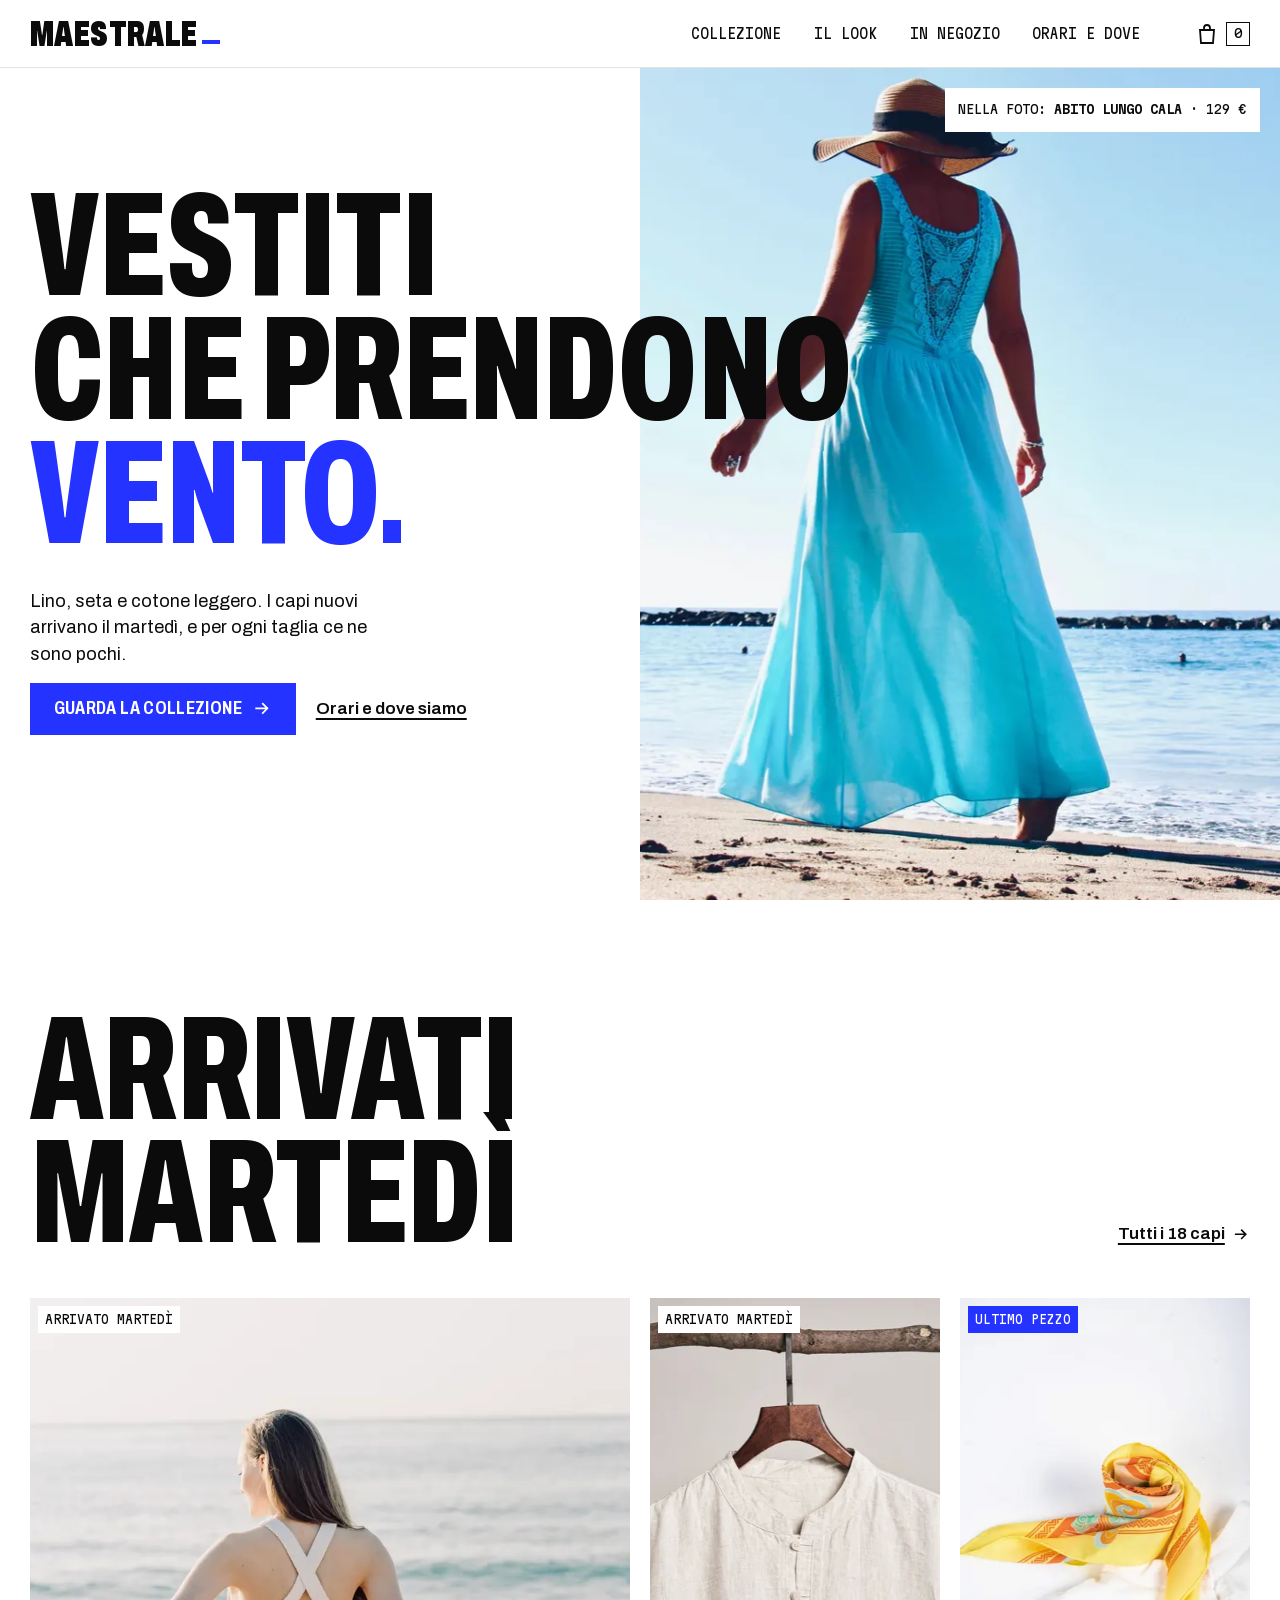
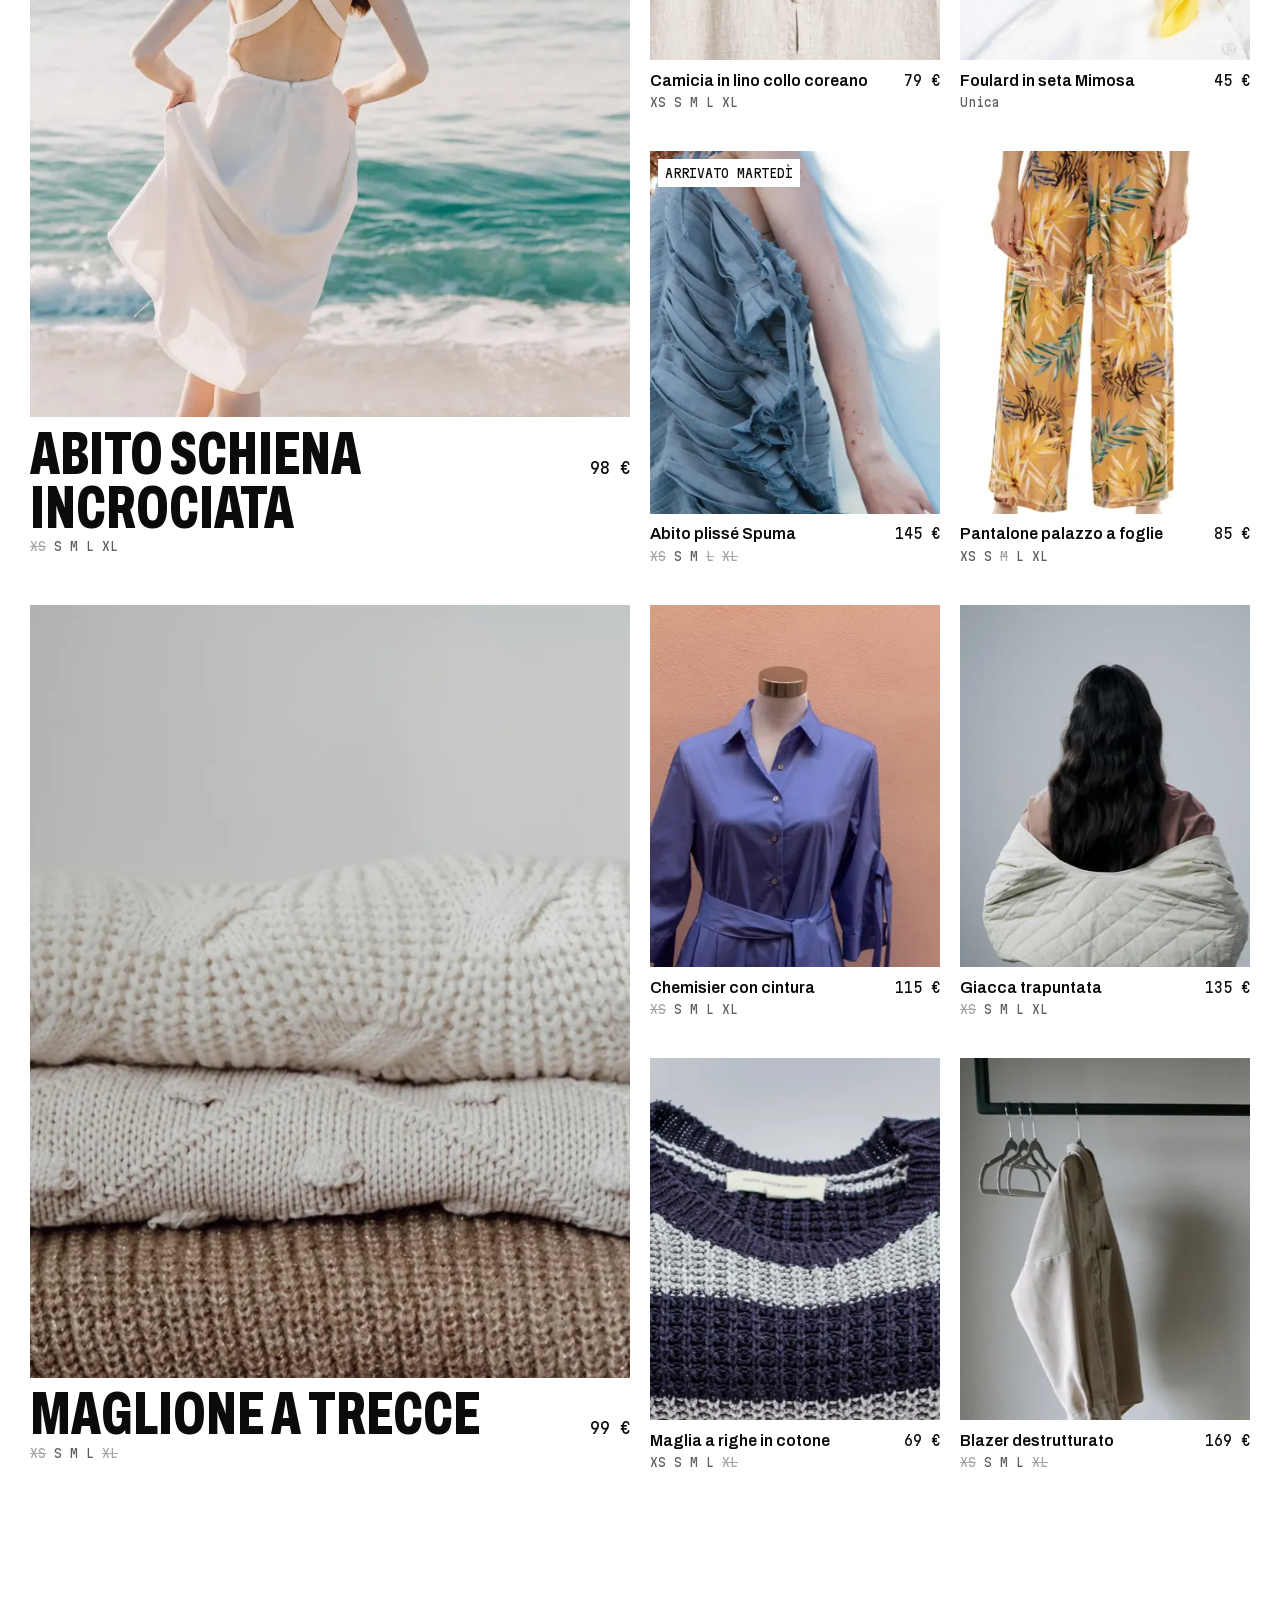
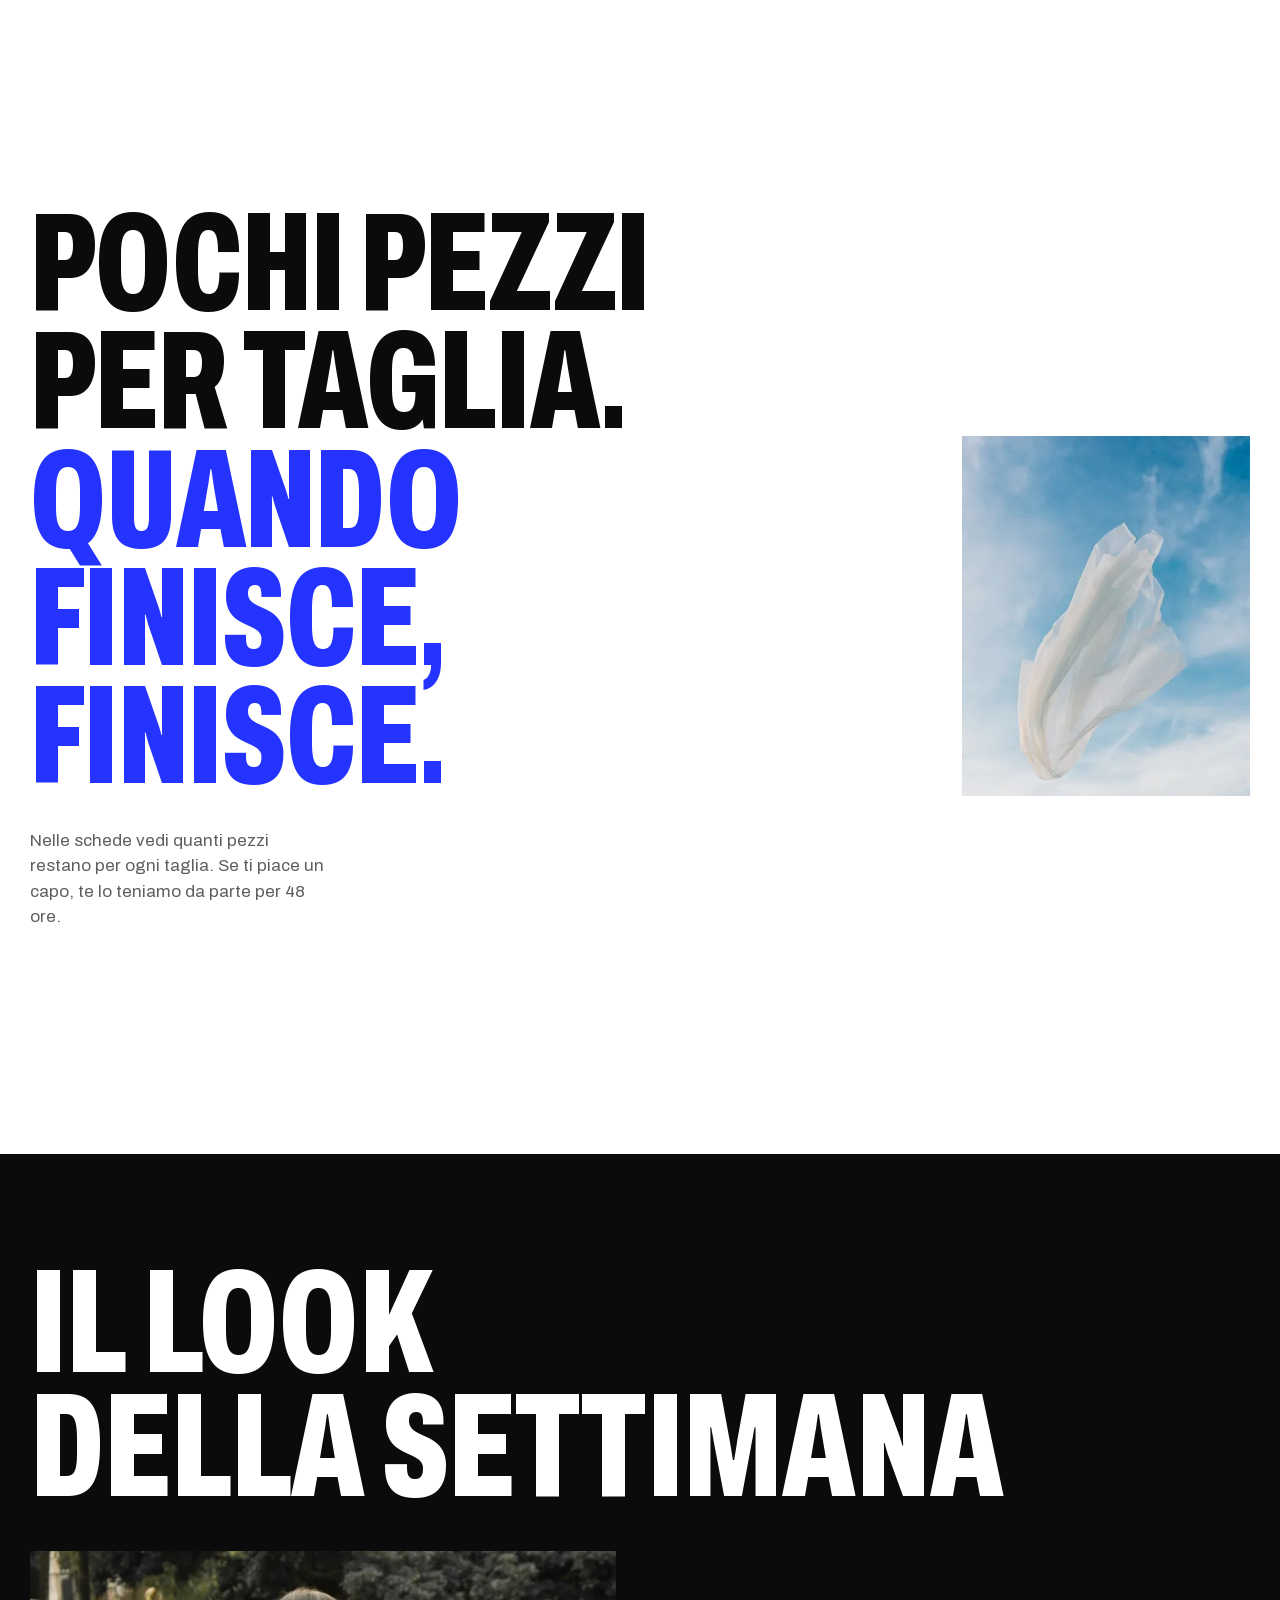
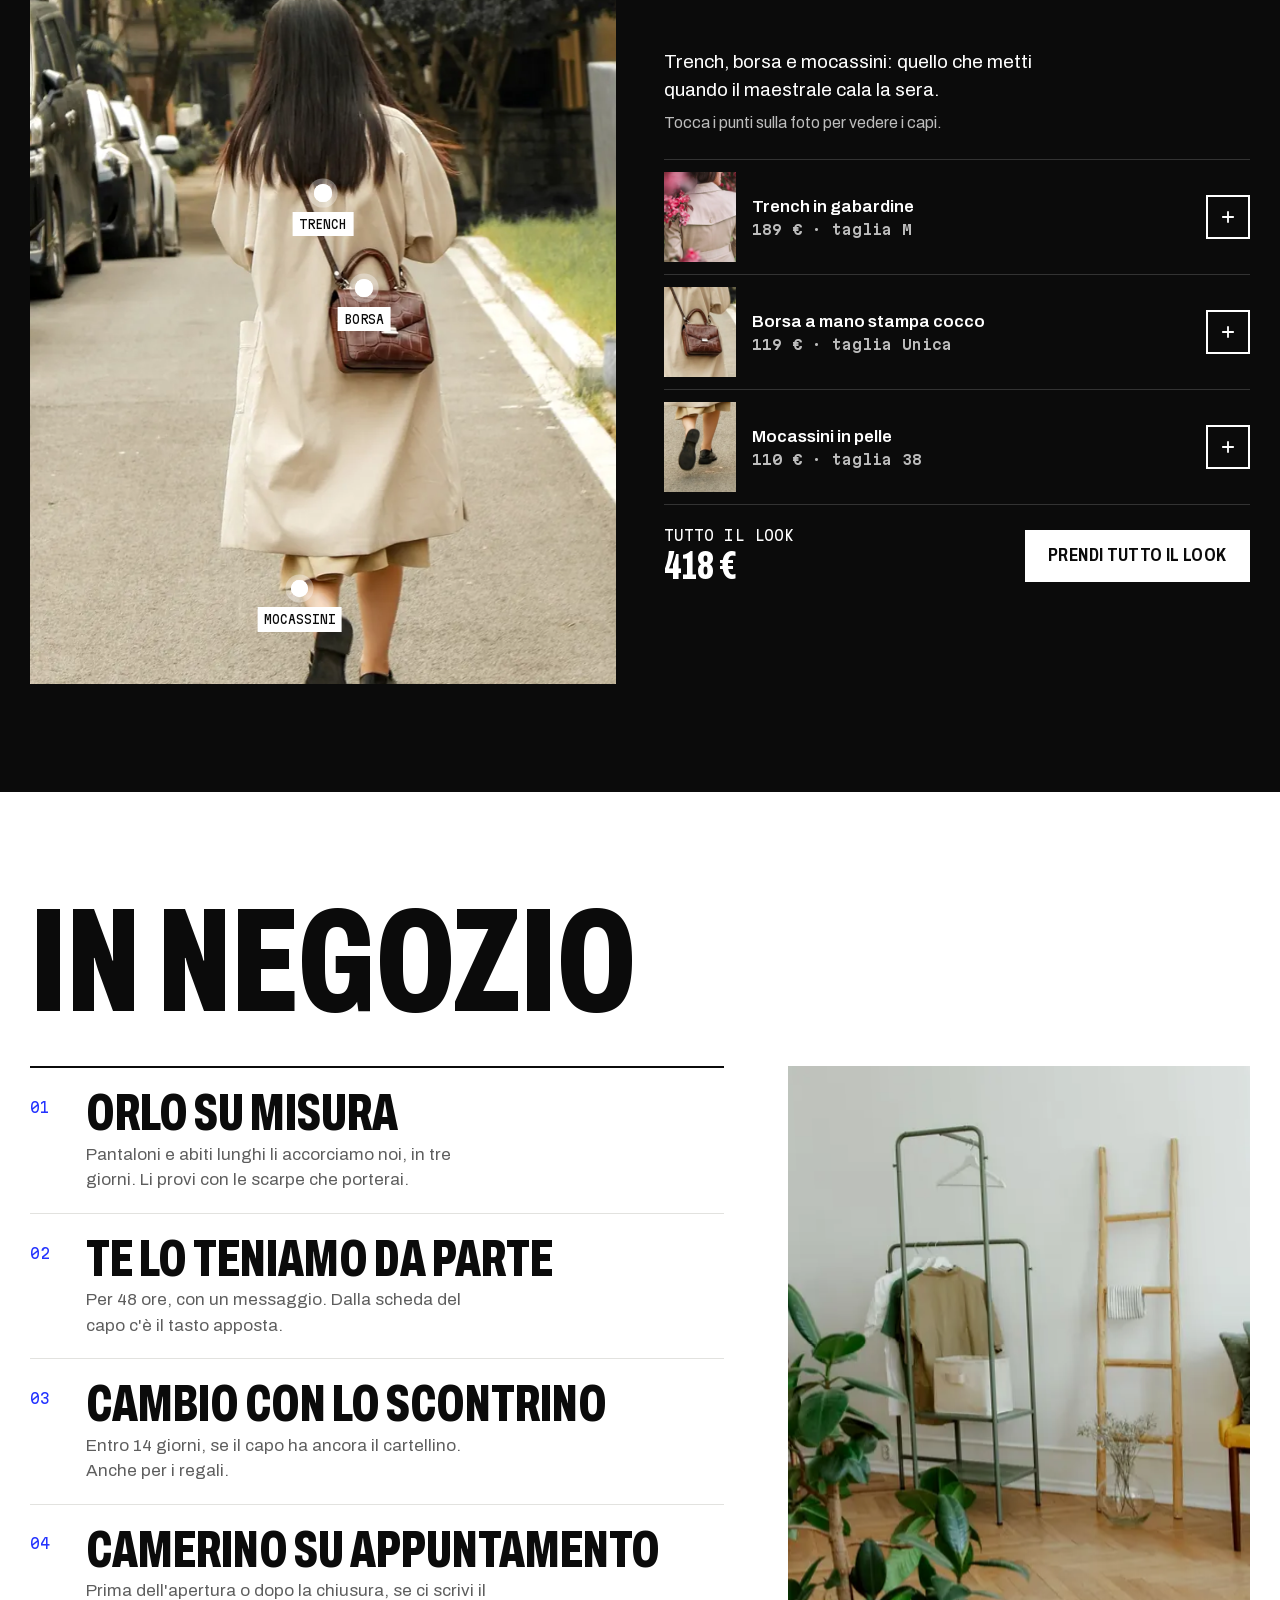
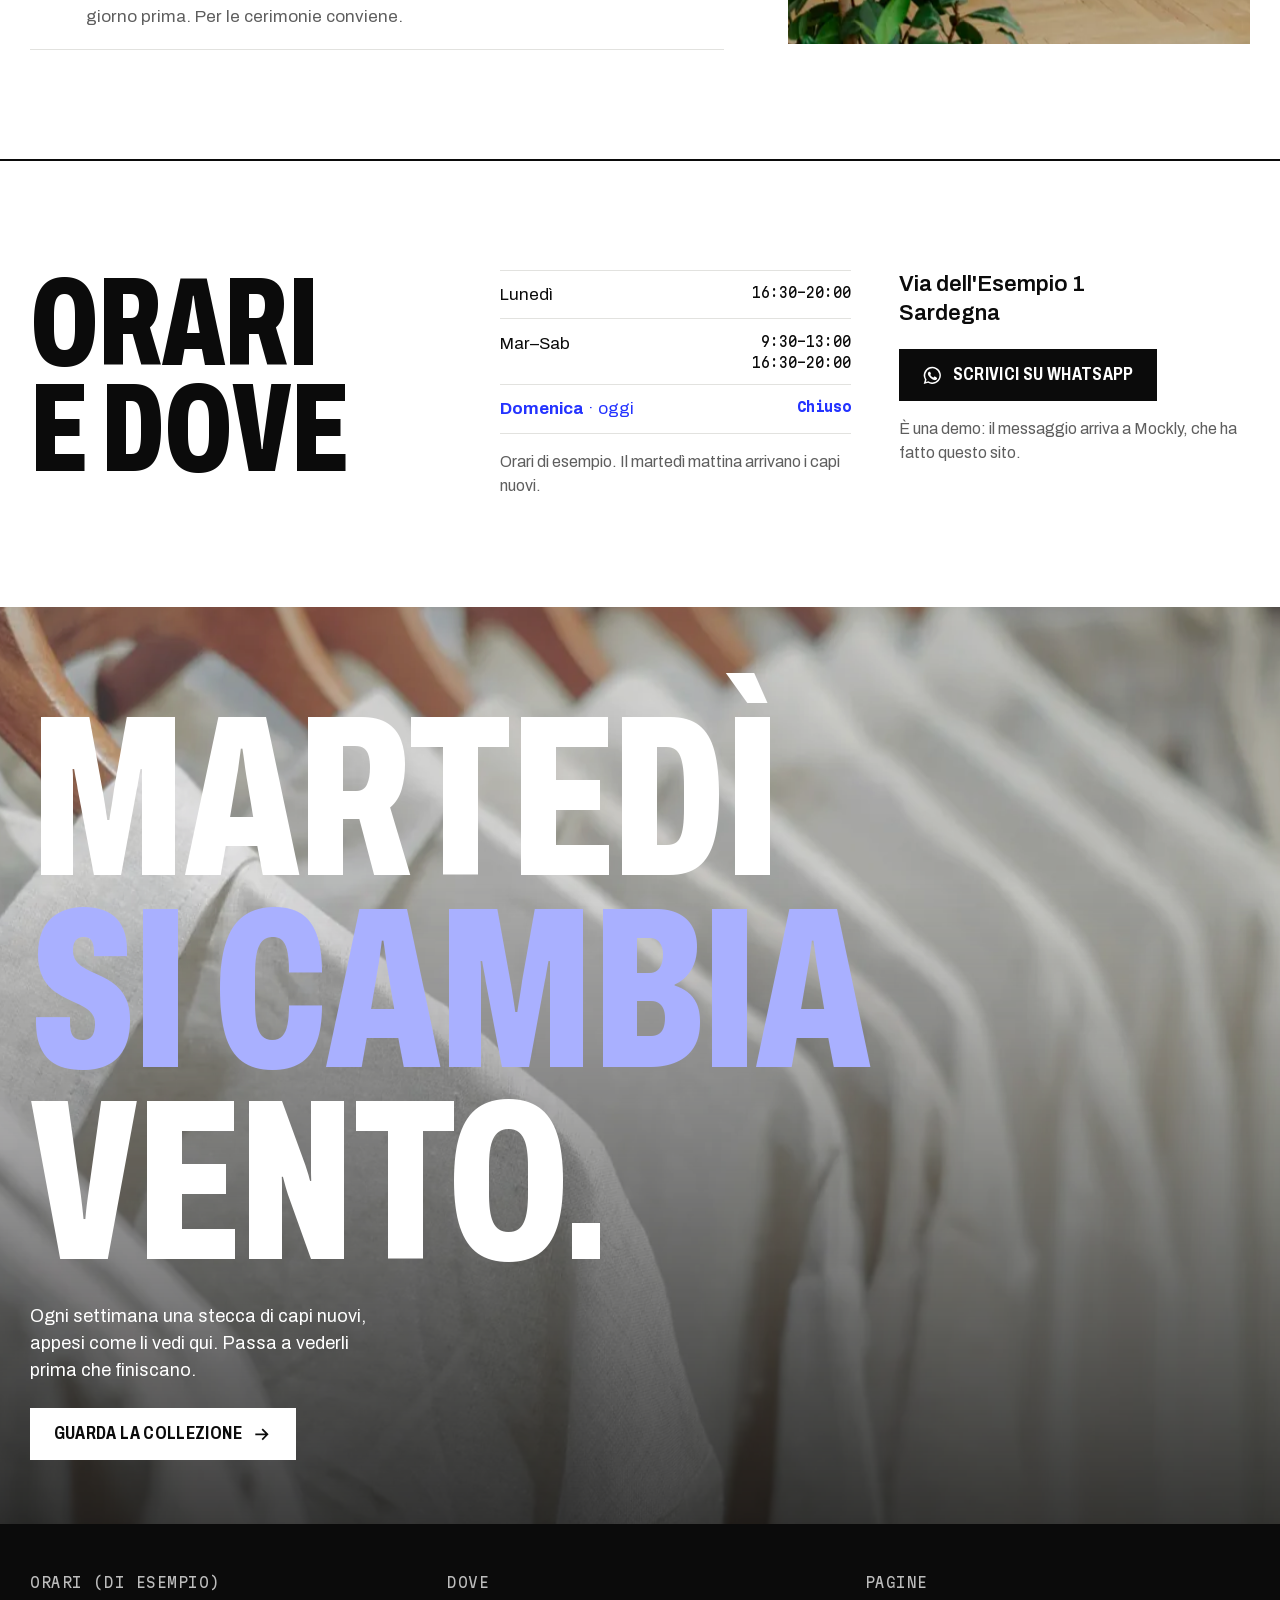
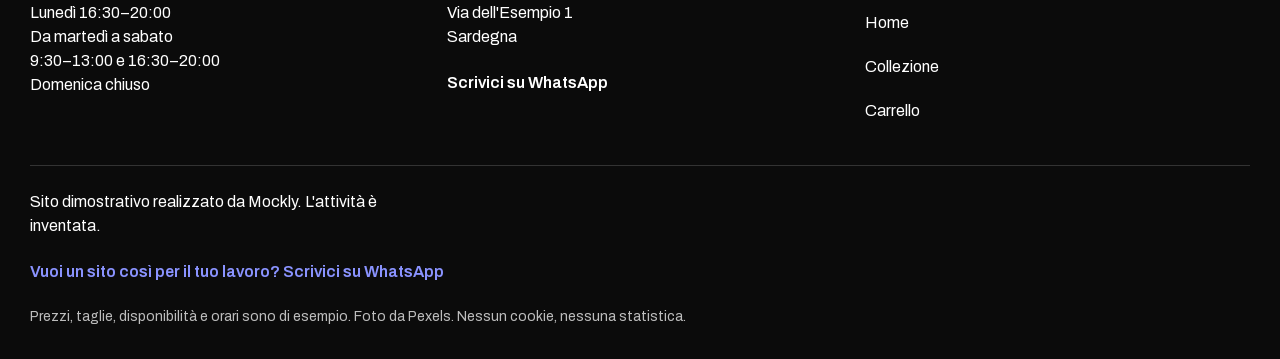
==== index.html @ 2b057e84 "Maestrale: prima versione di home, collezione, scheda, carrello e 404 Co-Authored-By: Claude Opus 5." ====
<!doctype html>
<html lang="it">
<head>
<meta charset="utf-8">
<meta name="viewport" content="width=device-width, initial-scale=1, viewport-fit=cover">
<title>Maestrale — boutique di abbigliamento (demo)</title>
<meta name="description" content="Lino, seta e cotone leggero. Capi nuovi ogni martedì, pochi pezzi per taglia. Demo di una boutique realizzata da Mockly: attività, prezzi e orari inventati.">
<meta name="robots" content="noindex">
<meta name="theme-color" content="#FFFFFF">
<meta property="og:type" content="website">
<meta property="og:locale" content="it_IT">
<meta property="og:site_name" content="Maestrale (demo di Mockly)">
<meta property="og:title" content="Maestrale — boutique di abbigliamento (demo)">
<meta property="og:description" content="Lino, seta e cotone leggero. Capi nuovi ogni martedì, pochi pezzi per taglia. Demo di una boutique realizzata da Mockly: attività, prezzi e orari inventati.">
<meta property="og:image" content="assets/img/anteprima-social.jpg">
<meta property="og:image:width" content="1200">
<meta property="og:image:height" content="630">
<meta property="og:image:alt" content="Maestrale: abito lungo azzurro mosso dal vento e la scritta Vestiti che prendono vento">
<meta name="twitter:card" content="summary_large_image">
<link rel="icon" href="assets/img/favicon.svg" type="image/svg+xml">
<link rel="apple-touch-icon" href="assets/img/apple-touch-icon.png">
<link rel="manifest" href="site.webmanifest">
<link rel="preload" href="assets/fonts/archivo-var.woff2" as="font" type="font/woff2" crossorigin>
<link rel="preload" as="image" href="assets/img/eroe-800.webp" imagesrcset="assets/img/eroe-480.webp 480w, assets/img/eroe-800.webp 800w, assets/img/eroe-1200.webp 1200w, assets/img/eroe-1600.webp 1600w" imagesizes="(min-width: 64em) 50vw, 100vw" fetchpriority="high">
<link rel="stylesheet" href="assets/css/style.css?v=1793732923">
<script>document.documentElement.classList.add("js")</script>
</head>
<body data-page="home" class="has-thumbbar">
<a class="skip" href="#contenuto">Vai al contenuto</a>
<header class="header">
  <a class="logo" href="index.html">Maestrale<span class="logo__mark" aria-hidden="true"></span></a>
  <nav class="nav" aria-label="Principale"><a href="collezione.html">Collezione</a><a href="index.html#look">Il look</a><a href="index.html#negozio">In negozio</a><a href="index.html#visita">Orari e dove</a></nav>
  <div class="header__tools">
    <a class="icon-btn" href="carrello.html"><span class="sr-only">Carrello, capi:</span><svg viewBox="0 0 24 24" fill="none" stroke="currentColor" stroke-width="1.8" aria-hidden="true"><path d="M5 8h14l-1 13H6L5 8z"/><path d="M9 8V6a3 3 0 0 1 6 0v2"/></svg><span class="cart-count" data-cart-count data-n="0">0</span></a>
    <button class="icon-btn menu-btn" type="button" aria-controls="menu" aria-expanded="false" data-open><span class="label">Menu</span><svg viewBox="0 0 24 24" fill="none" stroke="currentColor" stroke-width="2" aria-hidden="true"><path d="M3 8h18M3 16h18"/></svg></button>
  </div>
</header>
<div class="menu" id="menu" role="dialog" aria-modal="true" aria-label="Menu" inert data-inert-closed>
  <div class="menu__bar"><span class="eyebrow">Menu</span><button class="icon-btn" type="button" data-close aria-label="Chiudi il menu"><svg viewBox="0 0 24 24" fill="none" stroke="currentColor" stroke-width="2" aria-hidden="true"><path d="M5 5l14 14M19 5L5 19"/></svg></button></div>
  <ul class="menu__list"><li><a href="collezione.html">Collezione<small>01</small></a></li><li><a href="index.html#look">Il look<small>02</small></a></li><li><a href="index.html#negozio">In negozio<small>03</small></a></li><li><a href="index.html#visita">Orari e dove<small>04</small></a></li></ul>
  <div class="menu__foot">
    <p>Via dell'Esempio 1 · martedì arrivano i capi nuovi</p>
    <a class="btn" data-wa="[DEMO — sito dimostrativo di Mockly, la boutique Maestrale è inventata]\nCiao! Vorrei un'informazione sui capi." href="https://wa.me/393517578080"><svg viewBox="0 0 24 24" fill="currentColor" aria-hidden="true"><path d="M12 2a10 10 0 0 0-8.6 15.1L2 22l5-1.3A10 10 0 1 0 12 2zm0 18.2a8.2 8.2 0 0 1-4.2-1.2l-.3-.2-3 .8.8-2.9-.2-.3A8.2 8.2 0 1 1 12 20.2zm4.5-6.1c-.2-.1-1.5-.7-1.7-.8-.2-.1-.4-.1-.6.1l-.8 1c-.1.2-.3.2-.5.1a6.7 6.7 0 0 1-3.3-2.9c-.3-.4.3-.4.7-1.3.1-.2 0-.3 0-.4l-.8-1.8c-.2-.5-.4-.4-.6-.4h-.5a1 1 0 0 0-.7.3 3 3 0 0 0-.9 2.2 5.2 5.2 0 0 0 1.1 2.7 11.8 11.8 0 0 0 4.5 4c1.7.7 2.3.8 3.2.6.5-.1 1.5-.6 1.7-1.2.2-.6.2-1.1.2-1.2-.1-.1-.3-.2-.5-.3z"/></svg>Scrivici su WhatsApp</a>
  </div>
</div>

<main id="contenuto">

  <!-- Prima schermata -->
  <section class="hero" aria-labelledby="titolo">
    <div class="hero__media wind">
      <img src="assets/img/eroe-800.webp" srcset="assets/img/eroe-480.webp 480w, assets/img/eroe-800.webp 800w, assets/img/eroe-1200.webp 1200w, assets/img/eroe-1600.webp 1600w" sizes="(min-width: 64em) 50vw, 100vw" width="1600" height="2000" alt="Una donna di spalle cammina in riva al mare con un abito lungo azzurro e il cappello, la gonna gonfiata dal vento" fetchpriority="high">
    </div>
    <a class="hero__tag" href="prodotto.html?id=abito-lungo-cala"><span>Nella foto: <b>Abito lungo Cala</b> · 129 €</span></a>
    <h1 class="hero__title display" id="titolo"><span class="hl"><span>Vestiti</span></span><span class="hl"><span>che prendono</span></span><span class="hl"><span class="accent">vento.</span></span></h1>
    <div class="hero__body">
      <p class="lead">Lino, seta e cotone leggero. I capi nuovi arrivano il martedì, e per ogni taglia ce ne sono pochi.</p>
      <div class="hero__actions">
        <a class="btn btn--accent" href="collezione.html">Guarda la collezione <svg viewBox="0 0 24 24" fill="none" stroke="currentColor" stroke-width="2" aria-hidden="true"><path d="M5 12h14M13 6l6 6-6 6"/></svg></a>
        <a class="link" href="#visita">Orari e dove siamo</a>
      </div>
    </div>
  </section>

  <!-- Arrivati martedì -->
  <section class="section wrap" id="arrivi" aria-labelledby="t-arrivi">
    <div class="section-head reveal">
      <h2 class="display" id="t-arrivi">Arrivati<br>martedì</h2>
      <a class="link" href="collezione.html">Tutti i 18 capi <svg viewBox="0 0 24 24" fill="none" stroke="currentColor" stroke-width="2" aria-hidden="true"><path d="M5 12h14M13 6l6 6-6 6"/></svg></a>
    </div>
    <ul class="grid">
<li class="card card--big reveal" data-id="abito-schiena-incrociata" data-colore="bianco" data-taglie="S M L XL" data-prezzo="98" data-nuovo="1"><a class="card__link" href="prodotto.html?id=abito-schiena-incrociata"><div class="card__media wind"><img src="assets/img/abito-bianco-800.webp" srcset="assets/img/abito-bianco-400.webp 400w, assets/img/abito-bianco-800.webp 800w, assets/img/abito-bianco-1200.webp 1200w" sizes="(min-width: 90em) 40vw, (min-width: 64em) 50vw, (min-width: 48em) 66vw, 100vw" width="1200" height="1500" alt="Abito bianco con la schiena incrociata, indossato in riva al mare, visto di spalle" loading="lazy" decoding="async"><span class="card__badge">Arrivato martedì</span></div><div class="card__info"><h3 class="card__name">Abito schiena incrociata</h3><span class="card__price">98 €</span><p class="card__sizes"><span class="sr-only">Colore bianco. Taglie disponibili: S, M, L, XL</span><span aria-hidden="true"><s>XS</s> S M L XL</span></p></div></a></li>
<li class="card reveal" data-id="camicia-lino-coreana" data-colore="bianco" data-taglie="XS S M L XL" data-prezzo="79" data-nuovo="1"><a class="card__link" href="prodotto.html?id=camicia-lino-coreana"><div class="card__media wind"><img src="assets/img/camicia-lino-800.webp" srcset="assets/img/camicia-lino-400.webp 400w, assets/img/camicia-lino-800.webp 800w, assets/img/camicia-lino-1200.webp 1200w" sizes="(min-width: 90em) 20vw, (min-width: 64em) 25vw, (min-width: 48em) 33vw, 50vw" width="1200" height="1500" alt="Camicia in lino color naturale con collo coreano, appesa a una gruccia di legno" loading="lazy" decoding="async"><img class="alt" src="assets/img/camicia-lino-2-800.webp" srcset="assets/img/camicia-lino-2-400.webp 400w, assets/img/camicia-lino-2-800.webp 800w, assets/img/camicia-lino-2-1200.webp 1200w" sizes="(min-width: 90em) 20vw, (min-width: 64em) 25vw, (min-width: 48em) 33vw, 50vw" width="1200" height="1500" alt="" loading="lazy" decoding="async"><span class="card__badge">Arrivato martedì</span></div><div class="card__info"><h3 class="card__name">Camicia in lino collo coreano</h3><span class="card__price">79 €</span><p class="card__sizes"><span class="sr-only">Colore bianco. Taglie disponibili: XS, S, M, L, XL</span><span aria-hidden="true">XS S M L XL</span></p></div></a></li>
<li class="card reveal" data-id="foulard-seta-mimosa" data-colore="giallo" data-taglie="Unica" data-prezzo="45" data-nuovo="1"><a class="card__link" href="prodotto.html?id=foulard-seta-mimosa"><div class="card__media wind"><img src="assets/img/foulard-giallo-800.webp" srcset="assets/img/foulard-giallo-400.webp 400w, assets/img/foulard-giallo-800.webp 800w, assets/img/foulard-giallo-1200.webp 1200w" sizes="(min-width: 90em) 20vw, (min-width: 64em) 25vw, (min-width: 48em) 33vw, 50vw" width="1200" height="1500" alt="Foulard in seta giallo annodato su una camicia bianca" loading="lazy" decoding="async"><span class="card__badge card__badge--last">Ultimo pezzo</span></div><div class="card__info"><h3 class="card__name">Foulard in seta Mimosa</h3><span class="card__price">45 €</span><p class="card__sizes"><span class="sr-only">Colore giallo. Taglie disponibili: Unica</span><span aria-hidden="true">Unica</span></p></div></a></li>
<li class="card reveal" data-id="abito-plisse-spuma" data-colore="azzurro" data-taglie="S M" data-prezzo="145" data-nuovo="1"><a class="card__link" href="prodotto.html?id=abito-plisse-spuma"><div class="card__media wind"><img src="assets/img/abito-plisse-800.webp" srcset="assets/img/abito-plisse-400.webp 400w, assets/img/abito-plisse-800.webp 800w, assets/img/abito-plisse-1200.webp 1200w" sizes="(min-width: 90em) 20vw, (min-width: 64em) 25vw, (min-width: 48em) 33vw, 50vw" width="1200" height="1500" alt="Dettaglio dell'abito plissé grigio azzurro con volant, indossato" loading="lazy" decoding="async"><span class="card__badge">Arrivato martedì</span></div><div class="card__info"><h3 class="card__name">Abito plissé Spuma</h3><span class="card__price">145 €</span><p class="card__sizes"><span class="sr-only">Colore azzurro. Taglie disponibili: S, M</span><span aria-hidden="true"><s>XS</s> S M <s>L</s> <s>XL</s></span></p></div></a></li>
<li class="card reveal" data-id="pantalone-palazzo-foglie" data-colore="giallo" data-taglie="XS S L XL" data-prezzo="85" data-nuovo="0"><a class="card__link" href="prodotto.html?id=pantalone-palazzo-foglie"><div class="card__media wind"><img src="assets/img/palazzo-800.webp" srcset="assets/img/palazzo-400.webp 400w, assets/img/palazzo-800.webp 800w, assets/img/palazzo-1200.webp 1200w" sizes="(min-width: 90em) 20vw, (min-width: 64em) 25vw, (min-width: 48em) 33vw, 50vw" width="1200" height="1500" alt="Pantalone palazzo giallo con stampa di foglie, indossato, inquadrato dalla vita in giù" loading="lazy" decoding="async"></div><div class="card__info"><h3 class="card__name">Pantalone palazzo a foglie</h3><span class="card__price">85 €</span><p class="card__sizes"><span class="sr-only">Colore giallo. Taglie disponibili: XS, S, L, XL</span><span aria-hidden="true">XS S <s>M</s> L XL</span></p></div></a></li>
<li class="card card--big reveal" data-id="maglione-trecce" data-colore="bianco" data-taglie="S M L" data-prezzo="99" data-nuovo="0"><a class="card__link" href="prodotto.html?id=maglione-trecce"><div class="card__media wind"><img src="assets/img/maglione-800.webp" srcset="assets/img/maglione-400.webp 400w, assets/img/maglione-800.webp 800w, assets/img/maglione-1200.webp 1200w" sizes="(min-width: 90em) 40vw, (min-width: 64em) 50vw, (min-width: 48em) 66vw, 100vw" width="1200" height="1500" alt="Pila di maglioni a trecce piegati, dal bianco al nocciola" loading="lazy" decoding="async"><img class="alt" src="assets/img/maglione-2-800.webp" srcset="assets/img/maglione-2-400.webp 400w, assets/img/maglione-2-800.webp 800w, assets/img/maglione-2-1200.webp 1200w" sizes="(min-width: 90em) 40vw, (min-width: 64em) 50vw, (min-width: 48em) 66vw, 100vw" width="1200" height="1500" alt="" loading="lazy" decoding="async"></div><div class="card__info"><h3 class="card__name">Maglione a trecce</h3><span class="card__price">99 €</span><p class="card__sizes"><span class="sr-only">Colore bianco. Taglie disponibili: S, M, L</span><span aria-hidden="true"><s>XS</s> S M L <s>XL</s></span></p></div></a></li>
<li class="card reveal" data-id="chemisier-cintura" data-colore="blu" data-taglie="S M L XL" data-prezzo="115" data-nuovo="0"><a class="card__link" href="prodotto.html?id=chemisier-cintura"><div class="card__media wind"><img src="assets/img/chemisier-800.webp" srcset="assets/img/chemisier-400.webp 400w, assets/img/chemisier-800.webp 800w" sizes="(min-width: 90em) 20vw, (min-width: 64em) 25vw, (min-width: 48em) 33vw, 50vw" width="800" height="1000" alt="Abito chemisier blu con cintura su un manichino, davanti a un muro rosa" loading="lazy" decoding="async"></div><div class="card__info"><h3 class="card__name">Chemisier con cintura</h3><span class="card__price">115 €</span><p class="card__sizes"><span class="sr-only">Colore blu. Taglie disponibili: S, M, L, XL</span><span aria-hidden="true"><s>XS</s> S M L XL</span></p></div></a></li>
<li class="card reveal" data-id="giacca-trapuntata" data-colore="salvia" data-taglie="S M L XL" data-prezzo="135" data-nuovo="0"><a class="card__link" href="prodotto.html?id=giacca-trapuntata"><div class="card__media wind"><img src="assets/img/trapuntata-800.webp" srcset="assets/img/trapuntata-400.webp 400w, assets/img/trapuntata-800.webp 800w, assets/img/trapuntata-1200.webp 1200w" sizes="(min-width: 90em) 20vw, (min-width: 64em) 25vw, (min-width: 48em) 33vw, 50vw" width="1200" height="1500" alt="Giacca trapuntata color salvia appoggiata sulle spalle, vista di spalle" loading="lazy" decoding="async"></div><div class="card__info"><h3 class="card__name">Giacca trapuntata</h3><span class="card__price">135 €</span><p class="card__sizes"><span class="sr-only">Colore salvia. Taglie disponibili: S, M, L, XL</span><span aria-hidden="true"><s>XS</s> S M L XL</span></p></div></a></li>
<li class="card reveal" data-id="maglia-righe-cotone" data-colore="blu" data-taglie="XS S M L" data-prezzo="69" data-nuovo="0"><a class="card__link" href="prodotto.html?id=maglia-righe-cotone"><div class="card__media wind"><img src="assets/img/maglia-righe-800.webp" srcset="assets/img/maglia-righe-400.webp 400w, assets/img/maglia-righe-800.webp 800w" sizes="(min-width: 90em) 20vw, (min-width: 64em) 25vw, (min-width: 48em) 33vw, 50vw" width="800" height="1000" alt="Maglia a maglia grossa con righe blu e grigie, piegata su fondo bianco" loading="lazy" decoding="async"></div><div class="card__info"><h3 class="card__name">Maglia a righe in cotone</h3><span class="card__price">69 €</span><p class="card__sizes"><span class="sr-only">Colore blu. Taglie disponibili: XS, S, M, L</span><span aria-hidden="true">XS S M L <s>XL</s></span></p></div></a></li>
<li class="card reveal" data-id="blazer-destrutturato" data-colore="sabbia" data-taglie="S M L" data-prezzo="169" data-nuovo="0"><a class="card__link" href="prodotto.html?id=blazer-destrutturato"><div class="card__media wind"><img src="assets/img/blazer-720.webp" srcset="assets/img/blazer-400.webp 400w, assets/img/blazer-720.webp 720w" sizes="(min-width: 90em) 20vw, (min-width: 64em) 25vw, (min-width: 48em) 33vw, 50vw" width="720" height="900" alt="Blazer color sabbia appeso a un appendiabiti nero su parete chiara" loading="lazy" decoding="async"></div><div class="card__info"><h3 class="card__name">Blazer destrutturato</h3><span class="card__price">169 €</span><p class="card__sizes"><span class="sr-only">Colore sabbia. Taglie disponibili: S, M, L</span><span aria-hidden="true"><s>XS</s> S M L <s>XL</s></span></p></div></a></li>
    </ul>
  </section>

  <!-- Schermata quasi vuota -->
  <section class="still wrap" aria-label="Pochi pezzi per taglia">
    <p class="still__text display reveal">Pochi pezzi per taglia. <em>Quando finisce, finisce.</em></p>
    <div class="still__media wind reveal"><img src="assets/img/vento-800.webp" srcset="assets/img/vento-480.webp 480w, assets/img/vento-800.webp 800w, assets/img/vento-1200.webp 1200w" sizes="(min-width: 48em) 18rem, 42vw" width="1200" height="1500" alt="Un velo bianco portato dal vento nel cielo azzurro" loading="lazy" decoding="async"></div>
    <p class="still__note reveal">Nelle schede vedi quanti pezzi restano per ogni taglia. Se ti piace un capo, te lo teniamo da parte per 48 ore.</p>
  </section>

  <!-- Il look della settimana -->
  <section class="section look wrap" id="look" aria-labelledby="t-look">
    <div class="section-head reveal">
      <h2 class="display" id="t-look">Il look<br>della settimana</h2>
    </div>
    <div class="look__grid">
      <div class="look__photo reveal">
        <div class="wind"><img src="assets/img/look-800.webp" srcset="assets/img/look-480.webp 480w, assets/img/look-800.webp 800w, assets/img/look-1200.webp 1200w" sizes="(min-width: 48em) 45vw, 100vw" width="1200" height="1500" alt="Una donna di spalle cammina per strada con trench color sabbia, borsa marrone a tracolla e mocassini neri" loading="lazy" decoding="async"></div>
        <button class="hotspot" type="button" data-id="trench-gabardine" aria-pressed="false" style="left:50%;top:33%"><span class="sr-only">Mostra </span><span class="hotspot__label">Trench</span></button><button class="hotspot" type="button" data-id="borsa-cocco" aria-pressed="false" style="left:57%;top:46%"><span class="sr-only">Mostra </span><span class="hotspot__label">Borsa</span></button><button class="hotspot" type="button" data-id="mocassini-pelle" aria-pressed="false" style="left:46%;top:87%"><span class="sr-only">Mostra </span><span class="hotspot__label">Mocassini</span></button>
      </div>
      <div class="reveal">
        <p class="lead">Trench, borsa e mocassini: quello che metti quando il maestrale cala la sera.</p>
        <p class="look__hint">Tocca i punti sulla foto per vedere i capi.</p>
        <ul class="look__list" style="margin-top:1.5rem"><li class="look__item" data-id="trench-gabardine"><div class="look__thumb wind"><img src="assets/img/trench-800.webp" srcset="assets/img/trench-400.webp 400w, assets/img/trench-800.webp 800w, assets/img/trench-1200.webp 1200w" sizes="72px" width="1200" height="1500" alt="" loading="lazy" decoding="async"></div>
          <p class="look__name"><a href="prodotto.html?id=trench-gabardine">Trench in gabardine</a><span class="look__price">189 € · taglia M</span></p>
          <button class="look__add" type="button" aria-label="Aggiungi Trench in gabardine al carrello"><svg viewBox="0 0 24 24" fill="none" stroke="currentColor" stroke-width="2.2" aria-hidden="true"><path d="M12 5v14M5 12h14"/></svg></button></li><li class="look__item" data-id="borsa-cocco"><div class="look__thumb wind"><img src="assets/img/borsa-400.webp" srcset="assets/img/borsa-400.webp 400w" sizes="72px" width="400" height="500" alt="" loading="lazy" decoding="async"></div>
          <p class="look__name"><a href="prodotto.html?id=borsa-cocco">Borsa a mano stampa cocco</a><span class="look__price">119 € · taglia Unica</span></p>
          <button class="look__add" type="button" aria-label="Aggiungi Borsa a mano stampa cocco al carrello"><svg viewBox="0 0 24 24" fill="none" stroke="currentColor" stroke-width="2.2" aria-hidden="true"><path d="M12 5v14M5 12h14"/></svg></button></li><li class="look__item" data-id="mocassini-pelle"><div class="look__thumb wind"><img src="assets/img/mocassini-400.webp" srcset="assets/img/mocassini-400.webp 400w" sizes="72px" width="400" height="500" alt="" loading="lazy" decoding="async"></div>
          <p class="look__name"><a href="prodotto.html?id=mocassini-pelle">Mocassini in pelle</a><span class="look__price">110 € · taglia 38</span></p>
          <button class="look__add" type="button" aria-label="Aggiungi Mocassini in pelle al carrello"><svg viewBox="0 0 24 24" fill="none" stroke="currentColor" stroke-width="2.2" aria-hidden="true"><path d="M12 5v14M5 12h14"/></svg></button></li></ul>
        <div class="look__total"><p>Tutto il look<b>418 €</b></p><button class="btn btn--light" type="button" data-look-all>Prendi tutto il look</button></div>
      </div>
    </div>
  </section>

  <!-- Servizi in negozio -->
  <section class="section wrap" id="negozio" aria-labelledby="t-negozio">
    <div class="section-head reveal"><h2 class="display" id="t-negozio">In negozio</h2></div>
    <div class="services">
      <ol class="services__list">
        <li class="reveal"><h3>Orlo su misura</h3><p>Pantaloni e abiti lunghi li accorciamo noi, in tre giorni. Li provi con le scarpe che porterai.</p></li>
        <li class="reveal"><h3>Te lo teniamo da parte</h3><p>Per 48 ore, con un messaggio. Dalla scheda del capo c'è il tasto apposta.</p></li>
        <li class="reveal"><h3>Cambio con lo scontrino</h3><p>Entro 14 giorni, se il capo ha ancora il cartellino. Anche per i regali.</p></li>
        <li class="reveal"><h3>Camerino su appuntamento</h3><p>Prima dell'apertura o dopo la chiusura, se ci scrivi il giorno prima. Per le cerimonie conviene.</p></li>
      </ol>
      <div class="services__media wind reveal"><img src="assets/img/negozio-800.webp" srcset="assets/img/negozio-480.webp 480w, assets/img/negozio-800.webp 800w, assets/img/negozio-1200.webp 1200w" sizes="(min-width: 48em) 35vw, 100vw" width="1200" height="1500" alt="Un appendiabiti in metallo con pochi capi chiari, una scala di legno e piante, in una stanza luminosa" loading="lazy" decoding="async"></div>
    </div>
  </section>

  <!-- Orari e dove -->
  <section class="section wrap visit" id="visita" aria-labelledby="t-visita">
    <div class="visit__grid">
      <h2 class="visit__big display reveal" id="t-visita">Orari<br>e dove</h2>
      <div class="reveal">
        <ul class="hours" aria-label="Orari di esempio">
          <li data-day="1"><span>Lunedì</span><span>16:30–20:00</span></li>
          <li data-day="2,3,4,5,6"><span>Mar–Sab</span><span>9:30–13:00<br>16:30–20:00</span></li>
          <li data-day="0"><span>Domenica</span><span>Chiuso</span></li>
        </ul>
        <p class="visit__note">Orari di esempio. Il martedì mattina arrivano i capi nuovi.</p>
      </div>
      <div class="reveal">
        <p class="address">Via dell'Esempio 1<br>Sardegna</p>
        <a class="btn" data-wa="[DEMO — sito dimostrativo di Mockly, la boutique Maestrale è inventata]\nCiao! Vorrei un'informazione sui capi." href="https://wa.me/393517578080"><svg viewBox="0 0 24 24" fill="currentColor" aria-hidden="true"><path d="M12 2a10 10 0 0 0-8.6 15.1L2 22l5-1.3A10 10 0 1 0 12 2zm0 18.2a8.2 8.2 0 0 1-4.2-1.2l-.3-.2-3 .8.8-2.9-.2-.3A8.2 8.2 0 1 1 12 20.2zm4.5-6.1c-.2-.1-1.5-.7-1.7-.8-.2-.1-.4-.1-.6.1l-.8 1c-.1.2-.3.2-.5.1a6.7 6.7 0 0 1-3.3-2.9c-.3-.4.3-.4.7-1.3.1-.2 0-.3 0-.4l-.8-1.8c-.2-.5-.4-.4-.6-.4h-.5a1 1 0 0 0-.7.3 3 3 0 0 0-.9 2.2 5.2 5.2 0 0 0 1.1 2.7 11.8 11.8 0 0 0 4.5 4c1.7.7 2.3.8 3.2.6.5-.1 1.5-.6 1.7-1.2.2-.6.2-1.1.2-1.2-.1-.1-.3-.2-.5-.3z"/></svg>Scrivici su WhatsApp</a>
        <p class="visit__note">È una demo: il messaggio arriva a Mockly, che ha fatto questo sito.</p>
      </div>
    </div>
  </section>

  <!-- Finale -->
  <section class="finale" aria-labelledby="t-fine">
    <div class="finale__media wind"><img src="assets/img/arrivi-800.webp" srcset="assets/img/arrivi-480.webp 480w, assets/img/arrivi-800.webp 800w, assets/img/arrivi-1200.webp 1200w" sizes="100vw" width="1200" height="1500" alt="" loading="lazy" decoding="async"></div>
    <div class="finale__body">
      <h2 class="finale__title display" id="t-fine">Martedì<br><span class="accent">si cambia</span><br>vento.</h2>
      <p>Ogni settimana una stecca di capi nuovi, appesi come li vedi qui. Passa a vederli prima che finiscano.</p>
      <a class="btn btn--light" href="collezione.html" style="justify-self:start">Guarda la collezione <svg viewBox="0 0 24 24" fill="none" stroke="currentColor" stroke-width="2" aria-hidden="true"><path d="M5 12h14M13 6l6 6-6 6"/></svg></a>
    </div>
  </section>
</main>
<footer class="footer">
  <div class="footer__cols">
    <div><h2>Orari (di esempio)</h2><p>Lunedì 16:30–20:00<br>Da martedì a sabato<br>9:30–13:00 e 16:30–20:00<br>Domenica chiuso</p></div>
    <div><h2>Dove</h2><p>Via dell'Esempio 1<br>Sardegna</p><p style="margin-top:.75rem"><a class="link" data-wa="[DEMO — sito dimostrativo di Mockly, la boutique Maestrale è inventata]\nCiao! Vorrei un'informazione sui capi." href="https://wa.me/393517578080">Scrivici su WhatsApp</a></p></div>
    <div><h2>Pagine</h2><ul><li><a href="index.html">Home</a></li><li><a href="collezione.html">Collezione</a></li><li><a href="carrello.html">Carrello</a></li></ul></div>
  </div>
  <div class="footer__demo">
    <p>Sito dimostrativo realizzato da Mockly. L'attività è inventata.</p>
    <p><a class="link" data-wa="Ciao Mockly! Ho visto la demo della boutique Maestrale e vorrei un sito così per il mio lavoro." href="https://wa.me/393517578080">Vuoi un sito così per il tuo lavoro? Scrivici su WhatsApp</a></p>
    <small>Prezzi, taglie, disponibilità e orari sono di esempio. Foto da Pexels. Nessun cookie, nessuna statistica.</small>
  </div>
</footer>
<div class="scrim" aria-hidden="true"></div>
<div class="toast" aria-live="polite"></div>
<div class="thumbbar"></div>
<script src="assets/js/data.js?v=1793732923"></script>
<script src="assets/js/main.js?v=1793732923"></script>
</body>
</html>
---- assets/css/style.css ----
/* Maestrale — demo di Mockly. Bianco, nero e un solo blu; Archivo stretto per i titoli. */

@font-face {
  font-family: "Archivo";
  src: url("../fonts/archivo-var.woff2") format("woff2");
  font-weight: 100 900;
  font-stretch: 62% 125%;
  font-display: swap;
}
@font-face {
  font-family: "Martian Mono";
  src: url("../fonts/martian-mono-var.woff2") format("woff2");
  font-weight: 100 800;
  font-stretch: 75% 112.5%;
  font-display: swap;
}

:root {
  --ink: #0B0B0B;
  --paper: #FFFFFF;
  --soft: #F4F4F2;
  --line: #E2E2DF;
  --muted: #5E5E5E;
  --accent: #2433FF;
  --accent-ink: #FFFFFF;
  --accent-on-dark: #8A93FF;
  --danger: #C4122F;

  --f-display: "Archivo", "Arial Narrow", sans-serif;
  --f-body: "Archivo", system-ui, sans-serif;
  --f-mono: "Martian Mono", ui-monospace, monospace;

  --gutter: clamp(1rem, 0.6rem + 1.6vw, 2.5rem);
  --header: 3.5rem;
  --radius: 0;
  --ease: cubic-bezier(.2, .7, .1, 1);
  --ease-out: cubic-bezier(.16, 1, .3, 1);
}

*, *::before, *::after { box-sizing: border-box; }
html { -webkit-text-size-adjust: 100%; text-size-adjust: 100%; scroll-padding-top: calc(var(--header) + 1rem); }
html, body { overflow-x: clip; }
body {
  margin: 0;
  background: var(--paper);
  color: var(--ink);
  font-family: var(--f-body);
  font-size: 1.0625rem;
  line-height: 1.5;
  font-stretch: 100%;
  -webkit-font-smoothing: antialiased;
}
body.is-locked { overflow: hidden; }
img { display: block; max-width: 100%; height: auto; }
a { color: inherit; }
button, input, select, textarea { font: inherit; color: inherit; }
button { cursor: pointer; }
h1, h2, h3, p, ul, ol, figure, dl, dd { margin: 0; }
ul, ol { padding: 0; list-style: none; }
:focus-visible { outline: 3px solid var(--accent); outline-offset: 3px; }
.sr-only {
  position: absolute !important; width: 1px; height: 1px; padding: 0; margin: -1px;
  overflow: hidden; clip: rect(0 0 0 0); white-space: nowrap; border: 0;
}
.skip {
  position: absolute; left: 1rem; top: -4rem; z-index: 100;
  background: var(--ink); color: var(--paper); padding: .75rem 1rem; text-decoration: none;
}
.skip:focus { top: 1rem; }

/* ---------- Tipografia ---------- */
.display {
  font-family: var(--f-display);
  font-stretch: 62%;
  font-weight: 800;
  text-transform: uppercase;
  line-height: .84;
  letter-spacing: -.005em;
}
.mono {
  font-family: var(--f-mono);
  font-stretch: 87.5%;
  font-size: .875rem;
  letter-spacing: .02em;
  text-transform: uppercase;
}
.eyebrow { font-family: var(--f-mono); font-stretch: 87.5%; font-size: .875rem; text-transform: uppercase; letter-spacing: .04em; }
.accent { color: var(--accent); }
.nowrap { white-space: nowrap; }
.lead { font-size: 1.1875rem; line-height: 1.45; max-width: 34ch; text-wrap: pretty; }
.muted { color: var(--muted); }

/* ---------- Bottoni ---------- */
.btn {
  display: inline-flex; align-items: center; justify-content: center; gap: .6rem;
  min-height: 3.25rem; padding: 0 1.35rem;
  border: 2px solid var(--ink); background: var(--ink); color: var(--paper);
  font-family: var(--f-display); font-stretch: 75%; font-weight: 700; font-size: 1.125rem;
  text-transform: uppercase; letter-spacing: .02em; text-decoration: none; text-align: center; line-height: 1.1;
  transition: transform .12s var(--ease), background-color .2s, color .2s, border-color .2s;
  -webkit-tap-highlight-color: transparent;
}
.btn:hover { background: var(--accent); border-color: var(--accent); }
.btn:active { transform: scale(.97); }
.btn--accent { background: var(--accent); border-color: var(--accent); color: var(--accent-ink); }
.btn--accent:hover { background: var(--ink); border-color: var(--ink); }
.btn--ghost { background: transparent; color: var(--ink); }
.btn--ghost:hover { background: var(--ink); border-color: var(--ink); color: var(--paper); }
.btn--light { background: var(--paper); border-color: var(--paper); color: var(--ink); }
.btn--light:hover { background: var(--accent); border-color: var(--accent); color: var(--accent-ink); }
.btn--block { width: 100%; }
.btn svg { width: 1.15em; height: 1.15em; flex: none; }
.btn[disabled], .btn[aria-disabled="true"] { opacity: .45; pointer-events: none; }
.link {
  display: inline-flex; align-items: center; gap: .4rem; min-height: 2.75rem;
  font-weight: 600; text-decoration: underline; text-decoration-thickness: 2px; text-underline-offset: .25em;
}
.link:hover { color: var(--accent); }
.link svg { width: 1.1em; height: 1.1em; flex: none; }
.section-head .link { white-space: nowrap; }

/* ---------- Intestazione ---------- */
.header {
  position: fixed; inset: 0 0 auto 0; z-index: 50;
  height: var(--header);
  display: flex; align-items: center; justify-content: space-between; gap: 1rem;
  padding: 0 calc(var(--gutter) - .5rem) 0 var(--gutter);
  background: rgba(255, 255, 255, .94);
  -webkit-backdrop-filter: blur(10px); backdrop-filter: blur(10px);
  border-bottom: 1px solid var(--line);
}
.logo {
  display: inline-flex; align-items: center; min-height: 2.75rem;
  font-family: var(--f-display); font-stretch: 62%; font-weight: 900; font-size: 1.875rem;
  letter-spacing: .01em; text-transform: uppercase; text-decoration: none; line-height: 1;
}
.logo__mark { display: inline-block; width: .5em; height: .1em; background: var(--accent); margin-left: .12em; align-self: flex-end; margin-bottom: .32em; }
.nav { display: none; }
.header__tools { display: flex; align-items: center; gap: .25rem; }
.icon-btn {
  position: relative;
  display: inline-flex; align-items: center; justify-content: center; gap: .45rem;
  min-width: 2.75rem; min-height: 2.75rem; padding: 0 .5rem;
  border: 0; background: none; text-decoration: none;
  font-family: var(--f-mono); font-stretch: 87.5%; font-size: .875rem; text-transform: uppercase;
  -webkit-tap-highlight-color: transparent;
  transition: transform .12s var(--ease);
}
.icon-btn:active { transform: scale(.92); }
.icon-btn svg { width: 1.5rem; height: 1.5rem; }
.cart-count {
  display: inline-grid; place-items: center; min-width: 1.5rem; height: 1.5rem; padding: 0 .35rem;
  background: var(--ink); color: var(--paper); font-size: .8125rem; font-family: var(--f-mono);
}
.cart-count[data-n="0"] { background: transparent; color: var(--ink); border: 1px solid var(--ink); }
.is-bump { animation: bump .45s var(--ease-out); }
@keyframes bump { 0% { transform: scale(1); } 35% { transform: scale(1.3) rotate(-6deg); } 100% { transform: scale(1); } }

/* Menu: scende dall'alto, sotto resta un velo da toccare per chiudere */
.menu {
  position: fixed; inset: 0 0 auto 0; z-index: 60;
  max-height: 100svh; overflow-y: auto;
  display: grid; gap: 1.5rem;
  background: var(--accent); color: var(--accent-ink);
  padding: 0 var(--gutter) max(1.5rem, env(safe-area-inset-bottom));
  transform: translateY(-101%);
  transition: transform .45s var(--ease-out), visibility 0s .45s;
  visibility: hidden;
  overscroll-behavior: contain;
}
.menu.is-open { transform: none; visibility: visible; transition: transform .45s var(--ease-out); }
.menu__bar { display: flex; justify-content: space-between; align-items: center; height: var(--header); margin-right: -.5rem; }
.menu__list { display: grid; gap: .25rem; padding-top: .5rem; }
.menu__list a {
  display: flex; align-items: baseline; justify-content: space-between; gap: 1rem;
  min-height: 3rem; text-decoration: none;
  font-family: var(--f-display); font-stretch: 62%; font-weight: 800; text-transform: uppercase;
  font-size: clamp(3.25rem, 2rem + 8vw, 6rem); line-height: .95;
  opacity: 0; transform: translateY(1.2rem);
  transition: opacity .3s, transform .45s var(--ease-out);
}
.menu.is-open .menu__list a { opacity: 1; transform: none; }
.menu.is-open .menu__list li:nth-child(2) a { transition-delay: .05s; }
.menu.is-open .menu__list li:nth-child(3) a { transition-delay: .1s; }
.menu.is-open .menu__list li:nth-child(4) a { transition-delay: .15s; }
.menu__list a small { font-family: var(--f-mono); font-size: .875rem; font-weight: 400; letter-spacing: .04em; }
.menu__list a[aria-current="page"] { text-decoration: underline; text-decoration-thickness: .06em; text-underline-offset: .1em; }
.menu__foot { display: grid; gap: .5rem; font-size: 1rem; }
.menu__foot .btn { background: var(--paper); border-color: var(--paper); color: var(--ink); }

/* ---------- Barra in basso (azione col pollice) ---------- */
.thumbbar {
  position: fixed; left: 0; right: 0; bottom: 0; z-index: 40;
  padding: .6rem var(--gutter) max(.6rem, env(safe-area-inset-bottom));
  display: flex; gap: .5rem;
  pointer-events: none;
  transform: translateY(110%);
  transition: transform .35s var(--ease-out);
}
.thumbbar.is-visible { transform: none; }
.thumbbar > * { pointer-events: auto; flex: 1; box-shadow: 0 6px 24px rgba(0, 0, 0, .18); }
.thumbbar.is-empty { display: none; }
.thumbbar .btn--ghost { background: var(--paper); }
.has-thumbbar .footer { padding-bottom: calc(5rem + env(safe-area-inset-bottom)); }

/* ---------- Strutture comuni ---------- */
main { display: block; padding-top: var(--header); }
.wrap { padding-inline: var(--gutter); }
.section { padding-block: clamp(3.5rem, 2rem + 6vw, 7.5rem); }
.section-head {
  display: flex; flex-wrap: wrap; align-items: end; justify-content: space-between; gap: .75rem 1.5rem;
  margin-bottom: clamp(1.5rem, 1rem + 2vw, 3rem);
}
.section-head h2 { font-size: clamp(3.5rem, 2rem + 9vw, 9.5rem); }

/* Comparsa allo scroll: nasconde solo se c'è JavaScript */
.js .reveal { opacity: 0; transform: translateY(2rem); transition: opacity .8s var(--ease), transform 1s var(--ease-out); }
.js .reveal.is-in { opacity: 1; transform: none; }

/* Vento sulle foto: il contenitore taglia, l'immagine si piega dall'alto come su una gruccia */
.wind { overflow: hidden; background: var(--soft); }
.wind > img, .wind > picture > img {
  width: 100%; height: 100%; object-fit: cover;
  transform-origin: 50% 0;
  transform: scale(1.06);
}
.js .wind > img { will-change: transform; }

/* ---------- Prima schermata ---------- */
.hero { position: relative; display: grid; grid-template-columns: minmax(0, 1fr); }
.hero__media, .hero__title, .hero__tag { grid-row: 1; grid-column: 1; }
.hero__media {
  position: relative; height: calc(100svh - var(--header) - 13.5rem); min-height: 22rem; max-height: 46rem;
}
.hero__media img { height: 100%; object-position: 50% 30%; }
.hero__media::after {
  content: ""; position: absolute; inset: auto 0 0 0; height: 62%;
  background: linear-gradient(to top, rgba(0, 0, 0, .55), rgba(0, 0, 0, 0));
  pointer-events: none;
}
.hero__title {
  position: relative; z-index: 2; align-self: end;
  padding: 0 var(--gutter) 1.1rem;
  color: var(--paper);
  font-size: clamp(3rem, 16.4vw, 8.5rem);
}
.hero__title .hl { display: block; overflow: hidden; white-space: nowrap; padding-bottom: .04em; margin-bottom: -.04em; }
.hero__title .hl > span { display: inline-block; }
.hero__title .accent { color: #A9B0FF; }
.hero__tag {
  position: relative; z-index: 2; align-self: start; justify-self: end; margin: .9rem var(--gutter) 0;
  display: inline-flex; align-items: center; gap: .5rem; min-height: 2.75rem; padding: 0 .85rem;
  background: var(--paper); color: var(--ink); text-decoration: none;
  font-family: var(--f-mono); font-stretch: 87.5%; font-size: .8125rem; text-transform: uppercase;
  transition: background-color .2s, color .2s, transform .12s;
}
.hero__tag:hover { background: var(--accent); color: var(--accent-ink); }
.hero__tag:active { transform: scale(.96); }
.hero__tag b { font-weight: 600; }
.hero__body { padding: 1.25rem var(--gutter) 1.5rem; display: grid; gap: 1rem; }
.hero__body .lead { font-size: 1.125rem; }
.hero__actions { display: flex; flex-wrap: wrap; gap: .5rem 1.25rem; align-items: center; }
.hero__actions .btn { flex: 1 1 14rem; }

.js .hero__title .hl > span { transform: translateY(105%) skewY(6deg); }
.js .hero__media img { transform: scale(1.14); opacity: 0; }
.js .hero__body, .js .hero__tag { opacity: 0; transform: translateY(1rem); }
.is-ready .hero__title .hl > span { transform: none; transition: transform 1s var(--ease-out); }
.is-ready .hero__title .hl:nth-child(2) > span { transition-delay: .08s; }
.is-ready .hero__title .hl:nth-child(3) > span { transition-delay: .16s; }
.is-ready .hero__media img { transform: scale(1.06); opacity: 1; transition: transform 1.6s var(--ease-out), opacity .6s; }
.is-ready .hero__body, .is-ready .hero__tag { opacity: 1; transform: none; transition: opacity .6s .35s, transform .8s .35s var(--ease-out); }

/* ---------- Scheda capo (card) ---------- */
.grid { display: grid; grid-template-columns: repeat(2, minmax(0, 1fr)); gap: 1.75rem .75rem; grid-auto-flow: dense; }
.card { position: relative; display: grid; gap: .6rem; align-content: start; }
.card__link { text-decoration: none; display: grid; gap: .6rem; -webkit-tap-highlight-color: transparent; }
.card__media { position: relative; aspect-ratio: 4 / 5; }
.card__media img { position: absolute; inset: 0; }
.card__media .alt { opacity: 0; transition: opacity .5s; }
@media (hover: hover) { .card__link:hover .card__media .alt { opacity: 1; } }
.card__link:active .card__media { transform: scale(.985); }
.card__media { transition: transform .15s var(--ease); }
.card__badge {
  position: absolute; left: .5rem; top: .5rem; z-index: 2;
  background: var(--paper); padding: .3rem .45rem; font-family: var(--f-mono); font-size: .75rem; text-transform: uppercase; font-stretch: 87.5%;
}
.card__badge--last { background: var(--accent); color: var(--accent-ink); }
.card__info { display: grid; grid-template-columns: 1fr auto; gap: .15rem .75rem; align-items: baseline; }
.card__name { font-size: 1rem; font-weight: 600; line-height: 1.25; text-wrap: balance; }
.card__price { font-family: var(--f-mono); font-size: .875rem; font-stretch: 87.5%; }
.card__sizes { grid-column: 1 / -1; display: flex; flex-wrap: wrap; gap: .1rem .55rem; font-family: var(--f-mono); font-size: .75rem; font-stretch: 87.5%; color: var(--muted); }
.card__sizes s { opacity: .55; }
.card__link:hover .card__name { text-decoration: underline; text-underline-offset: .2em; }

/* Il capo gigante ogni tanto */
.card--big { grid-column: 1 / -1; }
.card--big .card__name { font-family: var(--f-display); font-stretch: 62%; font-weight: 800; text-transform: uppercase; font-size: clamp(2rem, 1.2rem + 4vw, 3.75rem); line-height: .9; }
.card--big .card__price { font-size: 1rem; }

/* ---------- Schermata quasi vuota ---------- */
.still { padding-block: clamp(6rem, 3rem + 14vw, 14rem); display: grid; gap: 2rem; }
.still__text { font-size: clamp(3rem, 1.2rem + 9.5vw, 10rem); max-width: 11ch; }
.still__text em { font-style: normal; color: var(--accent); }
.still__media { width: min(42%, 16rem); aspect-ratio: 4 / 5; justify-self: end; margin-top: -1rem; }
.still__note { max-width: 30ch; color: var(--muted); }

/* ---------- Il look della settimana ---------- */
.look { background: var(--ink); color: var(--paper); }
.look .section-head h2 { color: var(--paper); }
.look__grid { display: grid; gap: 1.5rem; }
.look__photo { position: relative; aspect-ratio: 4 / 5; }
.look__photo .wind { position: absolute; inset: 0; background: #222; }
.hotspot {
  position: absolute; z-index: 3; transform: translate(-50%, -50%);
  width: 2.75rem; height: 2.75rem; border-radius: 50%;
  border: 0; background: transparent; display: grid; place-items: center;
  -webkit-tap-highlight-color: transparent;
}
.hotspot::before {
  content: ""; width: 1.1rem; height: 1.1rem; border-radius: 50%;
  background: var(--paper); box-shadow: 0 0 0 .35rem rgba(255, 255, 255, .35);
  transition: transform .2s var(--ease), background-color .2s;
}
.hotspot::after {
  content: ""; position: absolute; width: 1.1rem; height: 1.1rem; border-radius: 50%; border: 2px solid var(--paper);
  animation: ping 2.4s var(--ease) infinite;
}
.hotspot:nth-of-type(2)::after { animation-delay: .6s; }
.hotspot:nth-of-type(3)::after { animation-delay: 1.2s; }
@keyframes ping { 0% { transform: scale(1); opacity: .9; } 70%, 100% { transform: scale(2.6); opacity: 0; } }
.hotspot[aria-pressed="true"]::before { background: var(--accent); transform: scale(1.25); box-shadow: 0 0 0 .35rem var(--paper); }
.hotspot__label {
  position: absolute; left: 50%; top: calc(100% - .2rem); transform: translateX(-50%);
  white-space: nowrap; background: var(--paper); color: var(--ink); padding: .2rem .4rem;
  font-family: var(--f-mono); font-size: .75rem; text-transform: uppercase; font-stretch: 87.5%;
  pointer-events: none;
}
.look__list { display: grid; border-top: 1px solid #333; }
.look__item {
  display: grid; grid-template-columns: 4.5rem 1fr auto; gap: 1rem; align-items: center;
  padding: .75rem 0; border-bottom: 1px solid #333;
  transition: background-color .25s;
}
.look__item.is-active { background: #1d1d1d; box-shadow: -.6rem 0 0 #1d1d1d, .6rem 0 0 #1d1d1d; }
.look__thumb { aspect-ratio: 4 / 5; }
.look__name { font-weight: 600; line-height: 1.25; }
.look__name a { text-decoration: none; }
.look__name a:hover { text-decoration: underline; }
.look__price { display: block; font-family: var(--f-mono); font-size: .875rem; color: #BDBDBD; margin-top: .2rem; }
.look__add {
  min-width: 2.75rem; min-height: 2.75rem; border: 2px solid var(--paper); background: transparent; color: var(--paper);
  display: grid; place-items: center; transition: background-color .2s, color .2s, transform .12s;
}
.look__add:hover { background: var(--paper); color: var(--ink); }
.look__add:active { transform: scale(.9); }
.look__add.is-done { background: var(--accent-on-dark); border-color: var(--accent-on-dark); color: var(--ink); }
.look__add svg { width: 1.25rem; height: 1.25rem; }
.look__total { display: flex; flex-wrap: wrap; justify-content: space-between; align-items: center; gap: 1rem; padding-top: 1.25rem; }
.look__total p { font-family: var(--f-mono); font-size: .875rem; text-transform: uppercase; }
.look__total b { font-family: var(--f-display); font-stretch: 62%; font-size: 2.5rem; font-weight: 800; display: block; line-height: 1; }
.look .btn--light:hover { background: var(--accent-on-dark); border-color: var(--accent-on-dark); color: var(--ink); }
.look__hint { color: #BDBDBD; font-size: 1rem; margin-top: .5rem; }

/* ---------- Servizi in negozio ---------- */
.services { display: grid; gap: 2.5rem; }
.services__list { counter-reset: s; border-top: 2px solid var(--ink); }
.services__list li { display: grid; grid-template-columns: 2.5rem 1fr; gap: .25rem 1rem; padding: 1.25rem 0; border-bottom: 1px solid var(--line); counter-increment: s; }
.services__list li::before { content: counter(s, decimal-leading-zero); font-family: var(--f-mono); font-size: .875rem; padding-top: .55rem; color: var(--accent); }
.services__list h3 { font-family: var(--f-display); font-stretch: 62%; font-weight: 800; text-transform: uppercase; font-size: clamp(2rem, 1.3rem + 3vw, 3.25rem); line-height: .95; }
.services__list p { grid-column: 2; color: var(--muted); max-width: 40ch; }
.services__media { aspect-ratio: 4 / 5; }

/* ---------- Orari e dove ---------- */
.visit { border-top: 2px solid var(--ink); }
.visit__grid { display: grid; gap: 2.5rem; }
.visit__big { font-size: clamp(3rem, 1.5rem + 8vw, 8rem); }
.hours { border-top: 1px solid var(--line); }
.hours li { display: flex; justify-content: space-between; gap: 1rem; padding: .7rem 0; border-bottom: 1px solid var(--line); font-variant-numeric: tabular-nums; }
.hours li span:last-child { font-family: var(--f-mono); font-size: .875rem; font-stretch: 87.5%; text-align: right; }
.hours li.is-today { font-weight: 700; color: var(--accent); }
.hours li.is-today span:first-child::after { content: " · oggi"; font-weight: 400; }
.visit__note { margin-top: 1rem; color: var(--muted); font-size: 1rem; }
.address { font-size: 1.375rem; line-height: 1.35; font-weight: 600; }
.address + .btn { margin-top: 1.25rem; }

/* ---------- Finale ---------- */
.finale { position: relative; min-height: 100svh; display: grid; align-items: end; color: var(--paper); background: var(--ink); overflow: hidden; }
.finale__media { position: absolute; inset: 0; }
.finale__media img { height: 100%; opacity: .78; }
.finale__media::after { content: ""; position: absolute; inset: 0; background: linear-gradient(to top, rgba(0,0,0,.72), rgba(0,0,0,.05) 70%); }
.finale__body { position: relative; z-index: 2; padding: 6rem var(--gutter) 3rem; display: grid; gap: 1.5rem; }
.finale__title { font-size: clamp(4.5rem, 1.5rem + 16vw, 15rem); }
.finale__title .accent { color: #A9B0FF; }
.finale__body p { max-width: 32ch; font-size: 1.125rem; }

/* ---------- Piè di pagina ---------- */
.footer { background: var(--ink); color: var(--paper); padding: 3rem var(--gutter) 2rem; display: grid; gap: 2rem; font-size: 1rem; }
.footer a { text-decoration: none; }
.footer a:hover { color: var(--accent-on-dark); }
.footer__cols { display: grid; gap: 2rem; grid-template-columns: repeat(auto-fit, minmax(12rem, 1fr)); }
.footer h2 { font-family: var(--f-mono); font-size: .875rem; font-weight: 400; text-transform: uppercase; color: #BDBDBD; margin-bottom: .5rem; letter-spacing: .04em; }
.footer li a { display: inline-flex; min-height: 2.75rem; align-items: center; }
.footer__demo { border-top: 1px solid #333; padding-top: 1.5rem; display: grid; gap: .75rem; }
.footer__demo p { max-width: 46ch; }
.footer__demo .link { color: var(--accent-on-dark); }
.footer__demo .link:hover { color: var(--paper); }
.footer small { color: #BDBDBD; font-size: .875rem; }

/* ---------- Avviso (toast) ---------- */
.toast {
  position: fixed; left: 50%; bottom: calc(5.25rem + env(safe-area-inset-bottom)); z-index: 70;
  transform: translate(-50%, 1rem); opacity: 0; pointer-events: none;
  width: min(92vw, 26rem);
  display: flex; align-items: center; justify-content: space-between; gap: 1rem;
  background: var(--ink); color: var(--paper); padding: .5rem .5rem .5rem 1rem;
  box-shadow: 0 10px 30px rgba(0, 0, 0, .25);
  transition: opacity .25s, transform .35s var(--ease-out);
}
.toast.is-visible { opacity: 1; transform: translate(-50%, 0); pointer-events: auto; }
.toast p { font-size: 1rem; line-height: 1.3; }
.toast a, .toast button { flex: none; min-height: 2.75rem; display: inline-flex; align-items: center; padding: 0 .9rem; background: var(--paper); color: var(--ink); border: 0; text-decoration: none; font-weight: 700; }

/* ---------- Testata delle pagine interne ---------- */
.page-head { padding: clamp(2rem, 1rem + 4vw, 4.5rem) var(--gutter) 1.5rem; display: grid; gap: 1rem; }
.page-head h1 { font-size: min(19.4vw, 13rem); }
.page-head .lead { color: var(--muted); }
.crumbs { display: flex; flex-wrap: wrap; gap: .25rem .5rem; font-family: var(--f-mono); font-size: .8125rem; text-transform: uppercase; font-stretch: 87.5%; }
.crumbs { align-items: center; }
.crumbs > * { display: inline-flex; align-items: center; min-height: 2.75rem; }

/* ---------- Collezione e filtri ---------- */
.shop { display: grid; gap: 1rem; padding-inline: var(--gutter); padding-bottom: 5rem; }
.shopbar {
  position: sticky; top: var(--header); z-index: 20;
  display: flex; align-items: center; justify-content: space-between; gap: .75rem;
  margin-inline: calc(var(--gutter) * -1); padding: .5rem var(--gutter);
  background: rgba(255, 255, 255, .96); border-bottom: 1px solid var(--line);
}
.shopbar__count { white-space: nowrap; font-family: var(--f-mono); font-size: .875rem; font-stretch: 87.5%; text-transform: uppercase; }
.shopbar__count b { font-weight: 600; }
.shopbar__tools { display: flex; gap: .5rem; align-items: center; }
.select { position: relative; }
.select select {
  appearance: none; -webkit-appearance: none; min-height: 2.75rem; padding: 0 2.25rem 0 .75rem;
  border: 1px solid var(--ink); background: var(--paper); border-radius: 0; font-size: 1rem;
}
.select::after { content: ""; position: absolute; right: .85rem; top: 50%; width: .5rem; height: .5rem; border-right: 2px solid; border-bottom: 2px solid; transform: translateY(-70%) rotate(45deg); pointer-events: none; }
.filter-open { min-height: 2.75rem; padding: 0 1rem; border: 1px solid var(--ink); background: var(--ink); color: var(--paper); font-weight: 600; display: inline-flex; align-items: center; gap: .5rem; transition: transform .12s; }
.filter-open:active { transform: scale(.96); }
.filter-open .n { background: var(--accent); color: var(--accent-ink); min-width: 1.4rem; height: 1.4rem; display: inline-grid; place-items: center; font-family: var(--f-mono); font-size: .75rem; }
.filter-open .n:empty { display: none; }

.filters {
  position: fixed; inset: auto 0 0 0; z-index: 65;
  max-height: 88svh; overflow: auto; overscroll-behavior: contain;
  background: var(--paper); padding: 0 var(--gutter) max(1rem, env(safe-area-inset-bottom));
  transform: translateY(105%); visibility: hidden;
  transition: transform .4s var(--ease-out), visibility 0s .4s;
  box-shadow: 0 -10px 40px rgba(0, 0, 0, .2);
}
.filters.is-open { transform: none; visibility: visible; transition: transform .4s var(--ease-out); }
.filters__head { position: sticky; top: 0; background: var(--paper); display: flex; justify-content: space-between; align-items: center; padding: .75rem 0; border-bottom: 1px solid var(--line); z-index: 1; }
.filters__head h2 { font-family: var(--f-display); font-stretch: 62%; font-weight: 800; text-transform: uppercase; font-size: 2.25rem; line-height: 1; }
.filters fieldset { border: 0; margin: 0; padding: 1rem 0 .25rem; }
.filters legend + .chips { margin-top: 0; }
.filters legend { font-family: var(--f-mono); font-size: .875rem; text-transform: uppercase; font-stretch: 87.5%; padding: 0; margin-bottom: .75rem; }
.chips { display: flex; flex-wrap: wrap; gap: .5rem; }
.chip { position: relative; }
.chip input { position: absolute; opacity: 0; inset: 0; margin: 0; cursor: pointer; }
.chip > span {
  display: inline-flex; align-items: center; gap: .5rem; min-height: 2.75rem; min-width: 3rem; justify-content: center; padding: 0 .85rem;
  border: 1px solid var(--ink); font-family: var(--f-mono); font-size: .875rem; font-stretch: 87.5%;
  transition: background-color .15s, color .15s, transform .12s;
}
.chip input:checked + span { background: var(--ink); color: var(--paper); }
.chip input:focus-visible + span { outline: 3px solid var(--accent); outline-offset: 2px; }
.chip input:active + span { transform: scale(.94); }
.chip input:disabled + span { opacity: .35; text-decoration: line-through; }
.swatch { width: 1.1rem; height: 1.1rem; border-radius: 50%; border: 1px solid rgba(0, 0, 0, .25); flex: none; }
.filters__foot { position: sticky; bottom: 0; background: var(--paper); display: flex; gap: .5rem; padding-top: 1rem; }
.filters__foot .btn { flex: 1; white-space: nowrap; padding: 0 .75rem; }
.scrim { position: fixed; inset: 0; z-index: 55; background: rgba(0, 0, 0, .45); opacity: 0; visibility: hidden; transition: opacity .3s, visibility 0s .3s; }
.scrim.is-open { opacity: 1; visibility: visible; transition: opacity .3s; }
.active-filters { display: flex; flex-wrap: wrap; gap: .4rem; }
.active-filters:empty { display: none; }
.active-filters button { min-height: 2.75rem; padding: 0 .75rem; border: 1px solid var(--line); background: var(--soft); font-size: .9375rem; display: inline-flex; align-items: center; gap: .4rem; }
.active-filters button::after { content: "×"; font-size: 1.25rem; line-height: 1; }

.empty { grid-column: 1 / -1; padding: 3rem 0; display: grid; gap: 1rem; justify-items: start; border-top: 2px solid var(--ink); }
.empty h2 { font-size: clamp(2.75rem, 1.5rem + 6vw, 5.5rem); }
.empty p { max-width: 36ch; }
.card.is-hidden { display: none; }
.grid.is-filtering .card { animation: fadein .35s var(--ease); }
@keyframes fadein { from { opacity: 0; transform: translateY(.5rem); } to { opacity: 1; transform: none; } }

/* ---------- Scheda prodotto ---------- */
.product { display: grid; gap: 1.5rem; padding-bottom: 3rem; }
.gallery { position: relative; }
.gallery__track {
  display: grid; grid-auto-flow: column; grid-auto-columns: 100%; overflow-x: auto; overscroll-behavior-x: contain;
  scroll-snap-type: x mandatory; scrollbar-width: none;
}
.gallery__track::-webkit-scrollbar { display: none; }
.gallery__slide { scroll-snap-align: start; aspect-ratio: 4 / 5; }
.gallery__dots { position: absolute; left: 0; right: 0; bottom: .5rem; display: flex; justify-content: center; gap: .25rem; }
.gallery__dots button { width: 2.75rem; height: 2.75rem; border: 0; background: none; display: grid; place-items: center; }
.gallery__dots button::before { content: ""; width: .6rem; height: .6rem; border-radius: 50%; background: rgba(255,255,255,.7); box-shadow: 0 0 0 1px rgba(0,0,0,.35); transition: transform .2s, background-color .2s; }
.gallery__dots button[aria-current="true"]::before { background: var(--accent); transform: scale(1.3); box-shadow: 0 0 0 2px var(--paper); }
.product__info { padding-inline: var(--gutter); display: grid; gap: 1.25rem; align-content: start; }
.product__type { font-family: var(--f-mono); font-size: .875rem; text-transform: uppercase; color: var(--muted); font-stretch: 87.5%; }
.product__name { font-size: clamp(3.25rem, 1.8rem + 7vw, 6.5rem); text-wrap: balance; }
.product__price { display: flex; align-items: baseline; gap: .75rem; flex-wrap: wrap; }
.product__price b { font-family: var(--f-display); font-stretch: 62%; font-weight: 800; font-size: 2.5rem; line-height: 1; }
.product__price span { font-family: var(--f-mono); font-size: .75rem; text-transform: uppercase; color: var(--muted); }
.product__color { display: flex; align-items: center; gap: .6rem; }
.product__color .swatch { width: 1.4rem; height: 1.4rem; }
.sizes { border: 0; margin: 0; padding: 0; display: grid; gap: .75rem; }
.sizes legend { padding: 0; display: flex; width: 100%; justify-content: space-between; align-items: center; margin-bottom: .5rem; font-family: var(--f-mono); font-size: .875rem; text-transform: uppercase; font-stretch: 87.5%; }
.sizes legend button { font: inherit; text-transform: none; font-family: var(--f-body); font-size: 1rem; border: 0; background: none; text-decoration: underline; text-underline-offset: .2em; min-height: 2.75rem; padding: 0; }
.sizes .chips { gap: .4rem; }
.sizes .chip > span { min-width: 3.25rem; min-height: 3rem; font-size: .9375rem; }
.sizes.is-error .chip > span { border-color: var(--danger); }
.sizes.is-error .chips { animation: shake .35s; }
@keyframes shake { 25% { transform: translateX(-6px); } 50% { transform: translateX(5px); } 75% { transform: translateX(-3px); } }
.stock { font-size: 1rem; min-height: 1.5em; }
.stock.is-low { color: var(--accent); font-weight: 600; }
.error { color: var(--danger); font-weight: 600; font-size: 1rem; }
.error:empty { display: none; }
.product__actions { display: grid; gap: .5rem; }
.details { border-top: 2px solid var(--ink); }
.details div { padding: .9rem 0; border-bottom: 1px solid var(--line); display: grid; gap: .2rem; }
.details dt { font-family: var(--f-mono); font-size: .8125rem; text-transform: uppercase; color: var(--muted); font-stretch: 87.5%; }
.details dd { font-size: 1rem; max-width: 46ch; }
.product__note { font-size: 1rem; color: var(--muted); }
.related { padding-top: 2rem; }
.related h2 { font-size: clamp(2.75rem, 1.5rem + 6vw, 6rem); margin-bottom: 1.5rem; }
.dialog { border: 0; padding: 0; max-width: min(36rem, calc(100vw - 2rem)); width: 100%; }
.dialog::backdrop { background: rgba(0, 0, 0, .5); }
.dialog__in { padding: 1.25rem; display: grid; gap: 1rem; }
.dialog__head { display: flex; justify-content: space-between; align-items: center; }
.dialog h2 { font-size: 2.5rem; }
.table-wrap { overflow-x: auto; }
table { border-collapse: collapse; width: 100%; font-size: 1rem; font-variant-numeric: tabular-nums; }
th, td { text-align: left; padding: .55rem .5rem; border-bottom: 1px solid var(--line); }
th { font-family: var(--f-mono); font-size: .8125rem; font-weight: 500; text-transform: uppercase; font-stretch: 87.5%; }
.skeleton .gallery__slide, .skeleton .product__name, .skeleton .product__price b { background: var(--soft); color: transparent; }
.notfound { padding: 3rem var(--gutter) 5rem; display: grid; gap: 1.25rem; justify-items: start; }
.notfound h1 { font-size: clamp(4rem, 2rem + 11vw, 11rem); }

/* ---------- Carrello ---------- */
.cart { padding: 0 var(--gutter) 4rem; display: grid; gap: 2.5rem; }
.lines { border-top: 2px solid var(--ink); }
.line { display: grid; grid-template-columns: 5.5rem 1fr; gap: 1rem; padding: 1rem 0; border-bottom: 1px solid var(--line); transition: opacity .3s, transform .3s; }
.line.is-leaving { opacity: 0; transform: translateX(1.5rem); }
.line__media { aspect-ratio: 4 / 5; }
.line__body { display: grid; gap: .5rem; align-content: start; }
.line__top { display: flex; justify-content: space-between; gap: .75rem; }
.line__name { font-weight: 600; line-height: 1.25; }
.line__name a { text-decoration: none; }
.line__name a:hover { text-decoration: underline; }
.line__meta { font-family: var(--f-mono); font-size: .8125rem; color: var(--muted); text-transform: uppercase; font-stretch: 87.5%; }
.line__price { font-family: var(--f-mono); font-size: .9375rem; white-space: nowrap; }
.line__bottom { display: flex; justify-content: space-between; align-items: center; gap: .75rem; flex-wrap: wrap; }
.qty { display: inline-flex; border: 1px solid var(--ink); }
.qty button { width: 2.75rem; height: 2.75rem; border: 0; background: none; font-size: 1.25rem; transition: background-color .15s; }
.qty button:active { background: var(--soft); }
.qty button:disabled { opacity: .3; }
.qty output { min-width: 2.5rem; display: grid; place-items: center; font-family: var(--f-mono); }
.line__size { justify-self: start; }
.line__size select { min-height: 2.75rem; }
.line__remove { min-height: 2.75rem; border: 0; background: none; text-decoration: underline; text-underline-offset: .2em; padding: 0; font-size: 1rem; }
.summary { display: grid; gap: 1rem; align-content: start; }
.summary__rows { border-top: 2px solid var(--ink); }
.summary__rows div { display: flex; justify-content: space-between; padding: .7rem 0; border-bottom: 1px solid var(--line); }
.summary__rows div span:last-child { font-family: var(--f-mono); }
.summary__total { font-family: var(--f-display); font-stretch: 62%; font-weight: 800; text-transform: uppercase; font-size: 2.25rem; line-height: 1; }
.summary__total span:last-child { font-family: var(--f-display) !important; }
.demo-box { border: 2px dashed var(--accent); padding: 1rem; display: grid; gap: .5rem; font-size: 1rem; }
.demo-box strong { color: var(--accent); font-family: var(--f-mono); font-size: .8125rem; text-transform: uppercase; font-weight: 600; font-stretch: 87.5%; }
.form { display: grid; gap: 1rem; }
.field { display: grid; gap: .35rem; }
.field label, .field legend { font-weight: 600; font-size: 1rem; }
.field input[type="text"], .field input[type="tel"], .field textarea {
  min-height: 3rem; padding: .6rem .8rem; border: 1px solid var(--ink); border-radius: 0; background: var(--paper);
  font-size: 1rem; width: 100%;
}
.field textarea { min-height: 5rem; resize: vertical; }
.field input:focus, .field textarea:focus { outline: 3px solid var(--accent); outline-offset: 0; }
.field.is-error input, .field.is-error textarea { border-color: var(--danger); border-width: 2px; }
.field .error { font-size: .9375rem; }
.field small { color: var(--muted); font-size: .9375rem; }
fieldset.field { border: 0; padding: 0; margin: 0; }
.options { display: grid; gap: .5rem; }
.option { position: relative; display: flex; gap: .75rem; align-items: flex-start; padding: .85rem; border: 1px solid var(--line); cursor: pointer; transition: border-color .15s, background-color .15s; }
.option:has(input:checked) { border-color: var(--ink); background: var(--soft); box-shadow: inset 3px 0 0 var(--accent); }
.option input { width: 1.25rem; height: 1.25rem; margin: .15rem 0 0; accent-color: var(--accent); flex: none; }
.option span { display: grid; gap: .1rem; }
.option small { color: var(--muted); font-size: .9375rem; }
.is-sending { position: relative; }
.btn .spin { width: 1.1rem; height: 1.1rem; border: 2px solid currentColor; border-right-color: transparent; border-radius: 50%; animation: spin .7s linear infinite; display: none; }
.btn.is-sending .spin { display: inline-block; }
@keyframes spin { to { transform: rotate(360deg); } }
.done { border: 2px solid var(--ink); padding: 1.25rem; display: grid; gap: 1rem; }
.done h2 { font-size: clamp(3rem, 2rem + 4vw, 4.5rem); }
.done__code { font-family: var(--f-mono); font-size: 1rem; background: var(--soft); padding: .5rem .75rem; justify-self: start; }
.cart-empty { display: grid; gap: 1.25rem; justify-items: start; border-top: 2px solid var(--ink); padding-top: 2rem; }
.cart-empty h2 { font-size: clamp(3rem, 1.5rem + 8vw, 7rem); }

/* ---------- 404 ---------- */
.lost { min-height: calc(100svh - var(--header)); display: grid; align-content: center; gap: 1.5rem; padding: 2rem var(--gutter) 3rem; }
.lost__media { width: min(60%, 18rem); aspect-ratio: 4 / 5; }
.lost h1 { font-size: clamp(4rem, 2rem + 12vw, 12rem); }

/* ---------- Telefono stretto ---------- */
@media (max-width: 47.99em) {
  .crumbs--product > :nth-last-child(-n+2) { display: none; }
}
@media (max-width: 359px) {
  .logo { font-size: 1.625rem; }
  .icon-btn .label { display: none; }
  .hero__tag { font-size: .75rem; padding: 0 .6rem; }
}

/* ---------- Da tablet ---------- */
@media (min-width: 48em) {
  .grid { grid-template-columns: repeat(3, minmax(0, 1fr)); gap: 2.5rem 1.25rem; }
  .card--big { grid-column: span 2; grid-row: span 2; }
  .card--big .card__media { aspect-ratio: auto; flex: 1; min-height: 0; }
  .card--big { grid-template-rows: 1fr auto; }
  .card--big .card__link { grid-template-rows: 1fr auto; height: 100%; }
  .card--big .card__media { height: 100%; }
  .look__grid { grid-template-columns: 1fr 1fr; gap: 3rem; align-items: center; }
  .services { grid-template-columns: 1.2fr .8fr; align-items: start; gap: 4rem; }
  .services__media { position: sticky; top: calc(var(--header) + 2rem); }
  .visit__grid { grid-template-columns: 1.2fr 1fr 1fr; gap: 3rem; }
  .still { grid-template-columns: 1fr auto; align-items: end; }
  .still__media { width: 18rem; margin: 0; }
  .still__note { grid-column: 1; }
  .product { grid-template-columns: 1.1fr .9fr; gap: 3rem; padding-inline: 0 var(--gutter); }
  .product__info { position: sticky; top: calc(var(--header) + 1.5rem); padding-inline: 0; align-self: start; padding-top: 1rem; }
  .gallery__track { grid-auto-flow: row; grid-auto-columns: auto; overflow: visible; gap: .5rem; }
  .gallery__dots { display: none; }
  .cart { grid-template-columns: 1.3fr .9fr; gap: 4rem; align-items: start; }
  .summary { position: sticky; top: calc(var(--header) + 1.5rem); }
  .line { grid-template-columns: 7.5rem 1fr; }
  .lost { grid-template-columns: auto 1fr; align-items: center; column-gap: 3rem; }
  .lost__media { grid-row: span 3; width: 20rem; }
  .finale__body { padding-bottom: 4rem; }
}

/* ---------- Da computer ---------- */
@media (min-width: 64em) {
  :root { --header: 4.25rem; }
  .logo { font-size: 2.25rem; }
  .nav { display: flex; gap: .25rem; margin-left: auto; margin-right: 1rem; }
  .nav a { display: inline-flex; align-items: center; min-height: 2.75rem; padding: 0 .9rem; text-decoration: none; font-family: var(--f-mono); font-size: .875rem; text-transform: uppercase; font-stretch: 87.5%; position: relative; }
  .nav a::after { content: ""; position: absolute; left: .9rem; right: .9rem; bottom: .55rem; height: 2px; background: var(--accent); transform: scaleX(0); transform-origin: left; transition: transform .3s var(--ease-out); }
  .nav a:hover::after, .nav a[aria-current="page"]::after { transform: scaleX(1); }
  .menu-btn { display: none; }
  .thumbbar { display: none; }
  .has-thumbbar .footer { padding-bottom: 2rem; }
  .toast { bottom: 2rem; }

  .hero { grid-template-columns: minmax(0, 1fr) minmax(0, 1fr); min-height: calc(100svh - var(--header)); }
  .hero__media { grid-column: 2; grid-row: 1 / 3; height: auto; max-height: none; min-height: calc(100svh - var(--header)); }
  .hero__media::after { display: none; }
  .hero__title {
    grid-column: 1 / 3; grid-row: 1; align-self: end;
    padding: 0 var(--gutter); color: var(--ink); font-size: clamp(7rem, 11.5vw, 15rem); pointer-events: none;
  }
  .hero__title .hl:nth-child(n+2) { padding-right: 0; }
  .hero__title .accent { color: var(--accent); }
  .hero__body { grid-column: 1; grid-row: 2; align-self: start; padding: 2rem var(--gutter) 3rem; }
  .hero__actions .btn { flex: 0 0 auto; }
  .hero__tag { grid-column: 2; margin: 1.25rem; }

  .grid { grid-template-columns: repeat(4, minmax(0, 1fr)); }
  .shop { grid-template-columns: 15rem 1fr; gap: 0 2.5rem; align-items: start; }
  .shopbar { grid-column: 1 / -1; }
  .filters {
    position: sticky; top: calc(var(--header) + 4.5rem); inset: auto; max-height: calc(100svh - var(--header) - 5rem);
    transform: none; visibility: visible; box-shadow: none; padding: 0; z-index: 1;
  }
  .filters__head .icon-btn, .filters__foot .btn--accent, .filter-open { display: none; }
  .filters__head h2 { font-size: 1.75rem; }
  .shop .grid { grid-template-columns: repeat(3, minmax(0, 1fr)); }
  .scrim { display: none; }
  .product { grid-template-columns: 1.25fr .75fr; }
  .gallery__track { grid-template-columns: 1fr 1fr; }
  .gallery__track.is-single { grid-template-columns: 1fr; max-width: 46rem; }
  .finale { min-height: 92svh; }
}

@media (min-width: 90em) {
  .grid { grid-template-columns: repeat(5, minmax(0, 1fr)); }
  .shop .grid { grid-template-columns: repeat(4, minmax(0, 1fr)); }
  .hero__title { font-size: min(12vw, 17rem); }
}

/* ---------- Riduci movimento ---------- */
@media (prefers-reduced-motion: reduce) {
  *, *::before, *::after { animation-duration: .01ms !important; animation-iteration-count: 1 !important; transition-duration: .01ms !important; scroll-behavior: auto !important; }
  .js .reveal, .js .hero__body, .js .hero__tag { opacity: 1; transform: none; }
  .js .hero__title .hl > span { transform: none; }
  .js .hero__media img { opacity: 1; transform: scale(1.06); }
  .hotspot::after { display: none; }
}

@media print {
  .header, .thumbbar, .menu, .toast, .filters, .scrim { display: none !important; }
  main { padding-top: 0; }
}
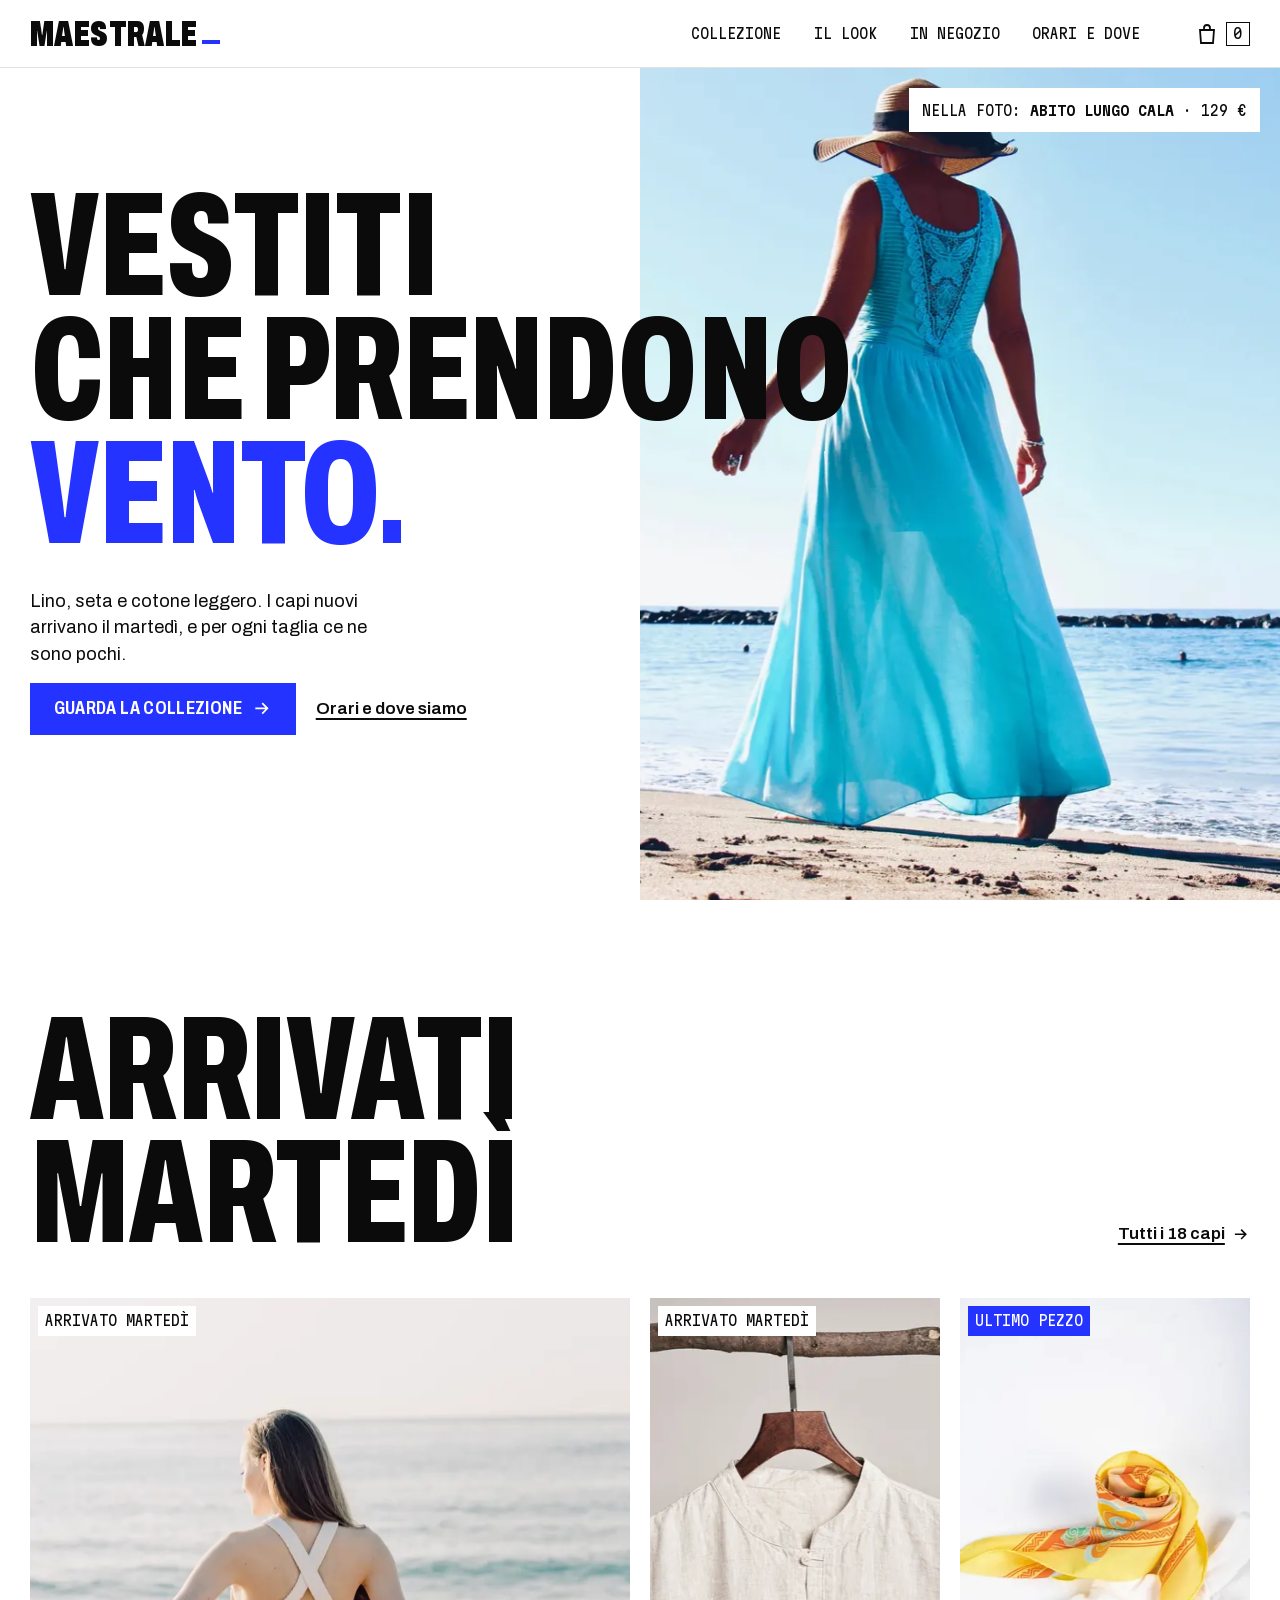
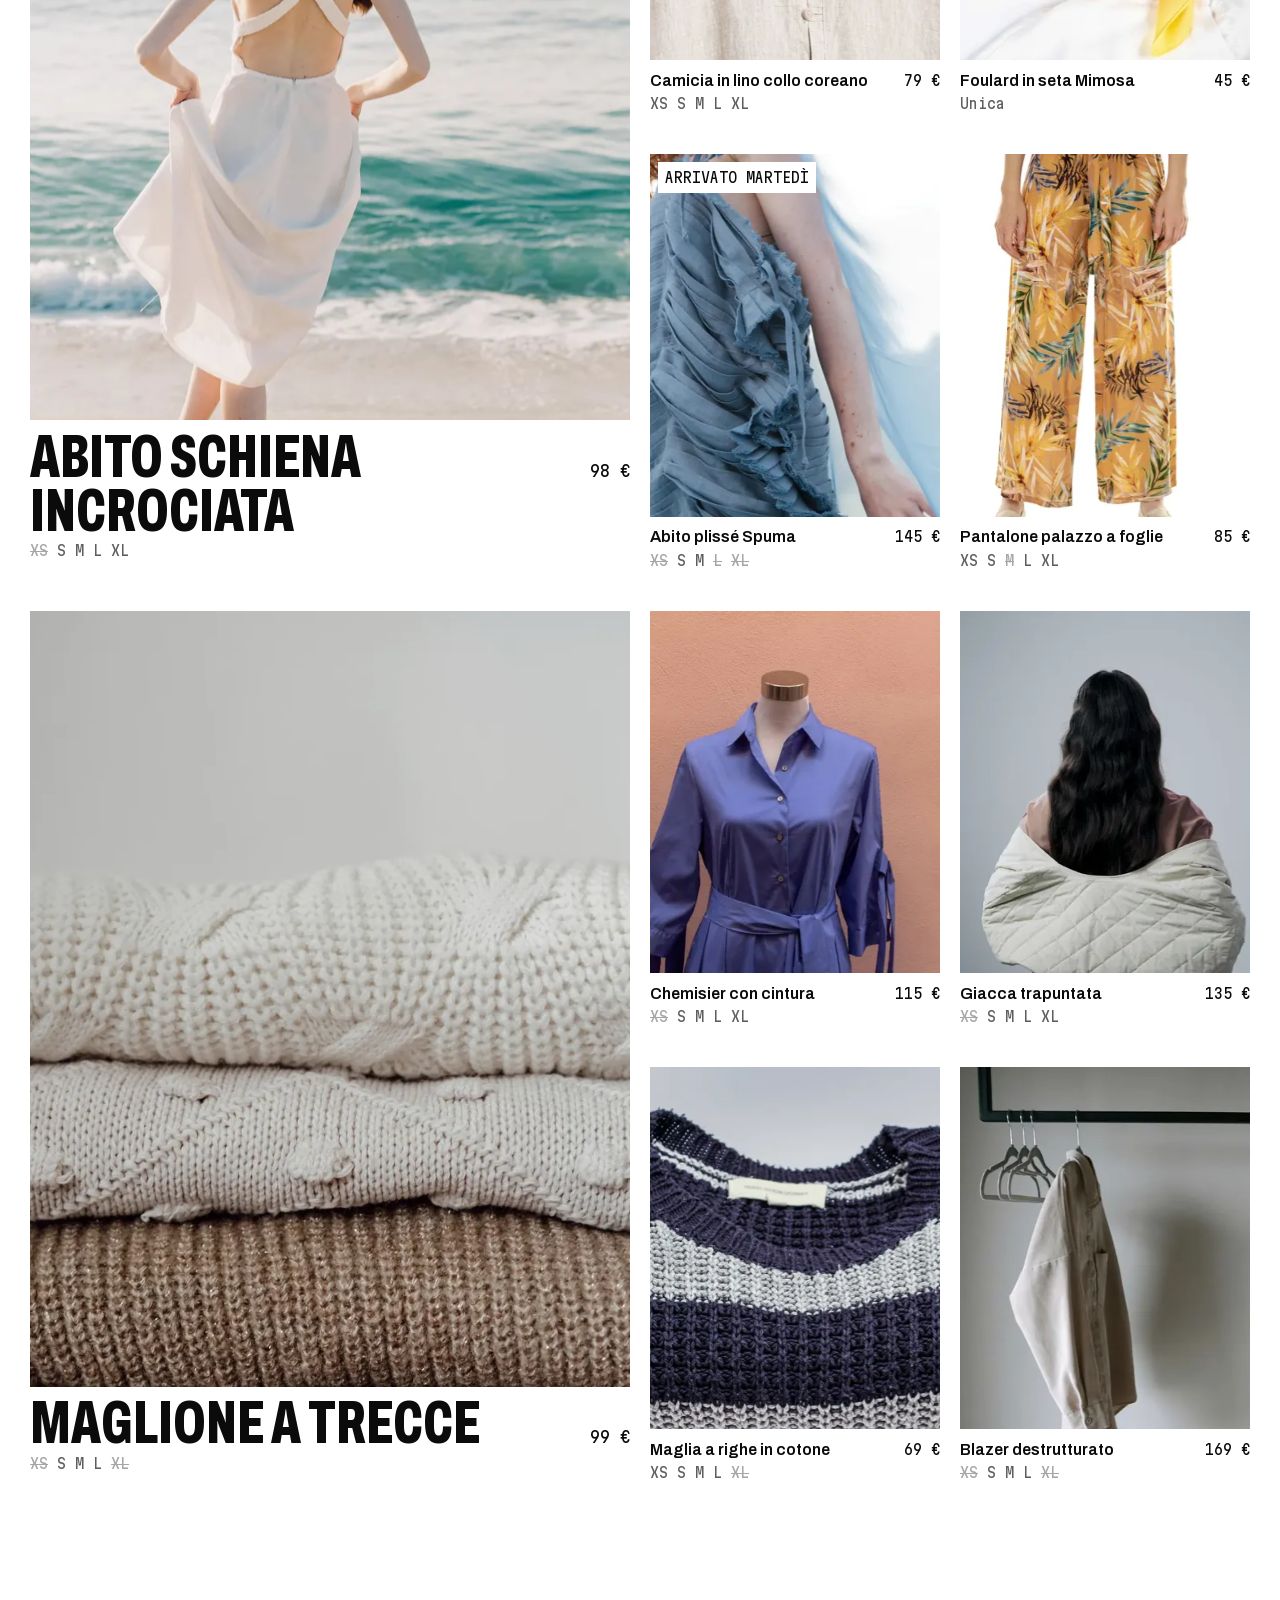
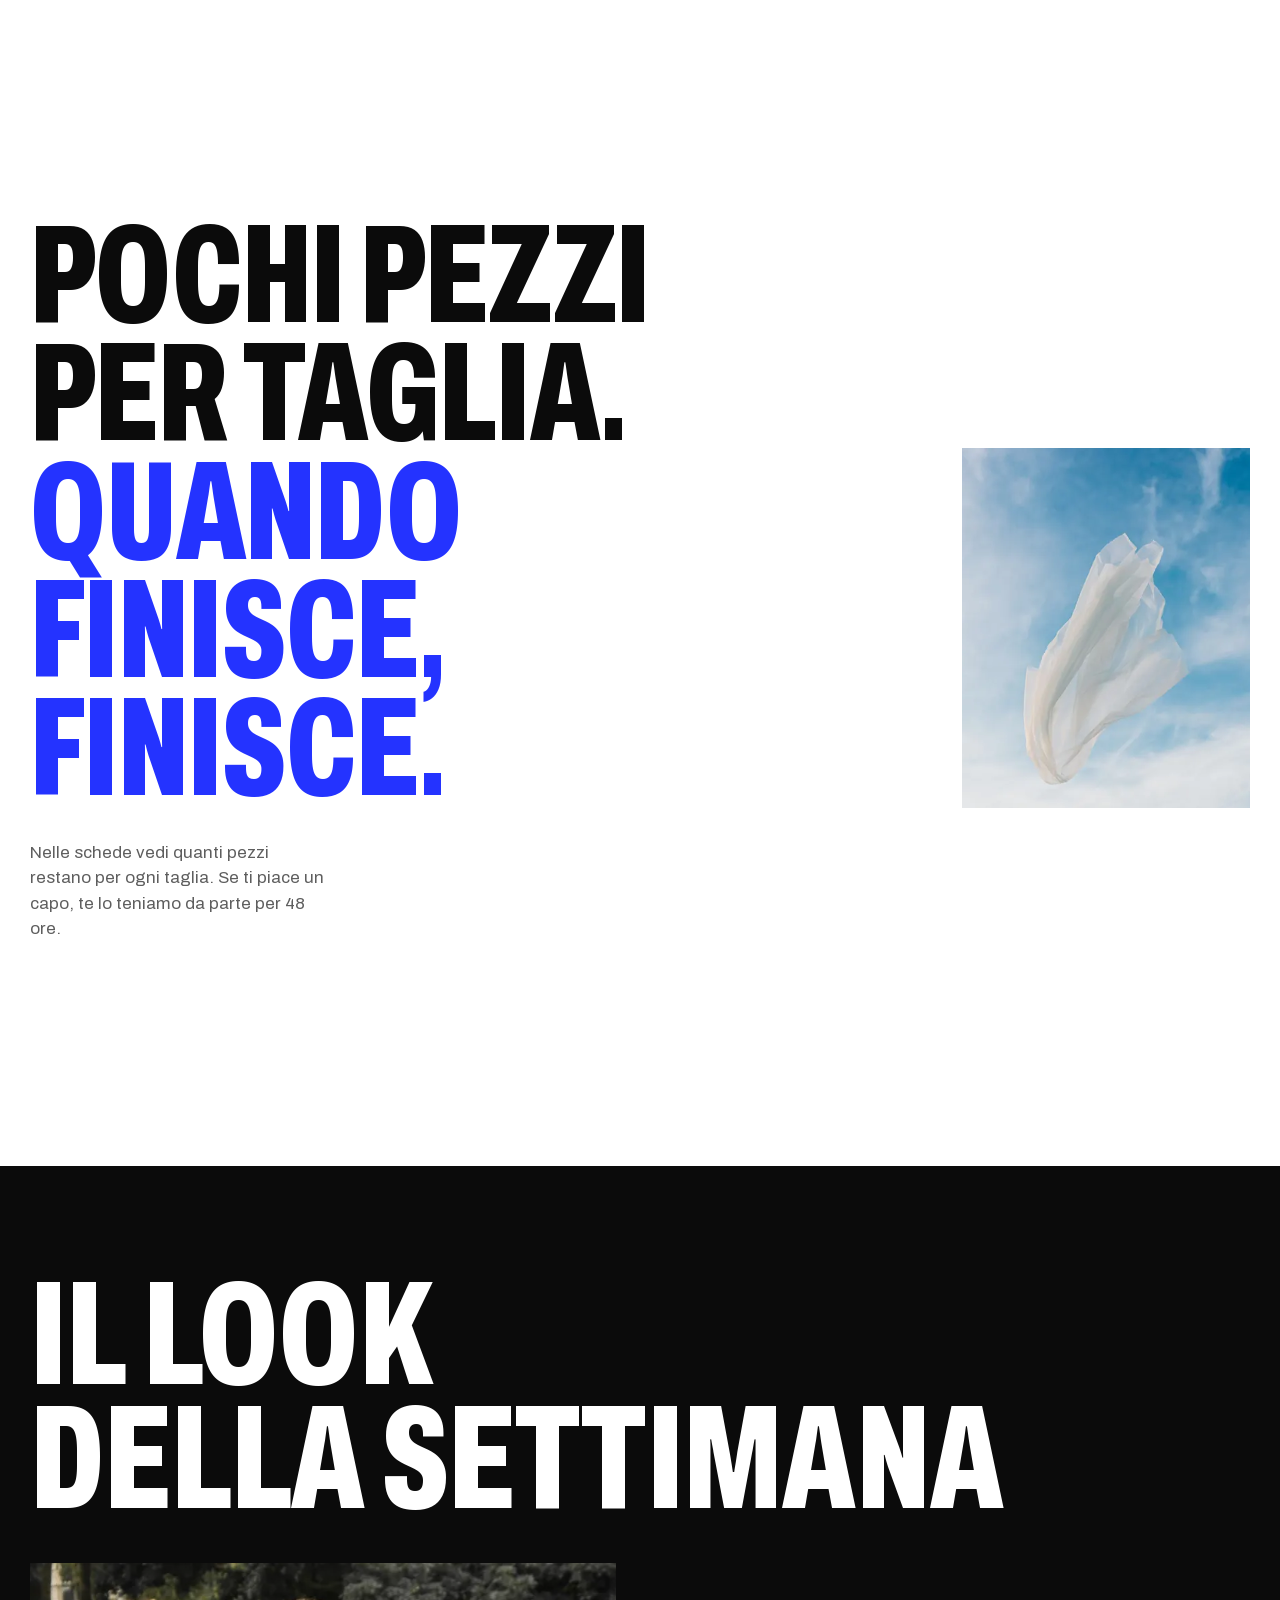
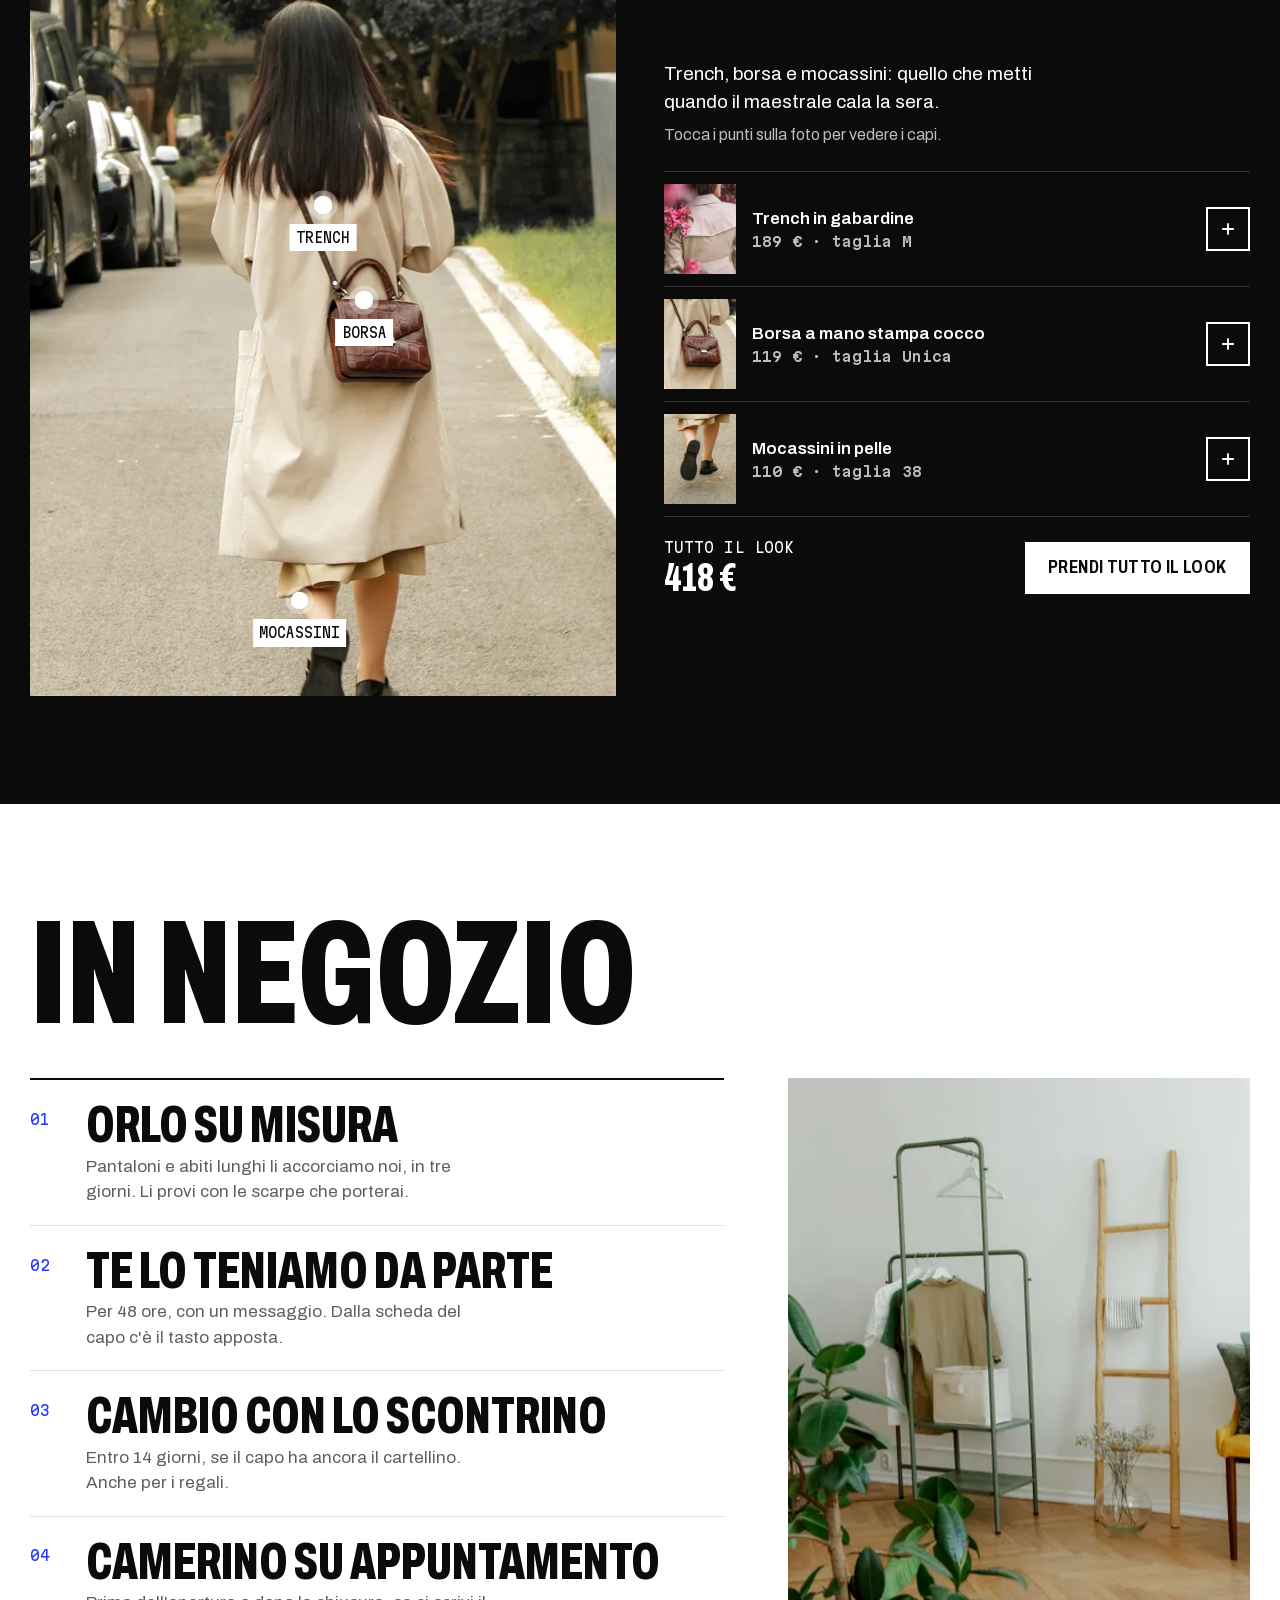
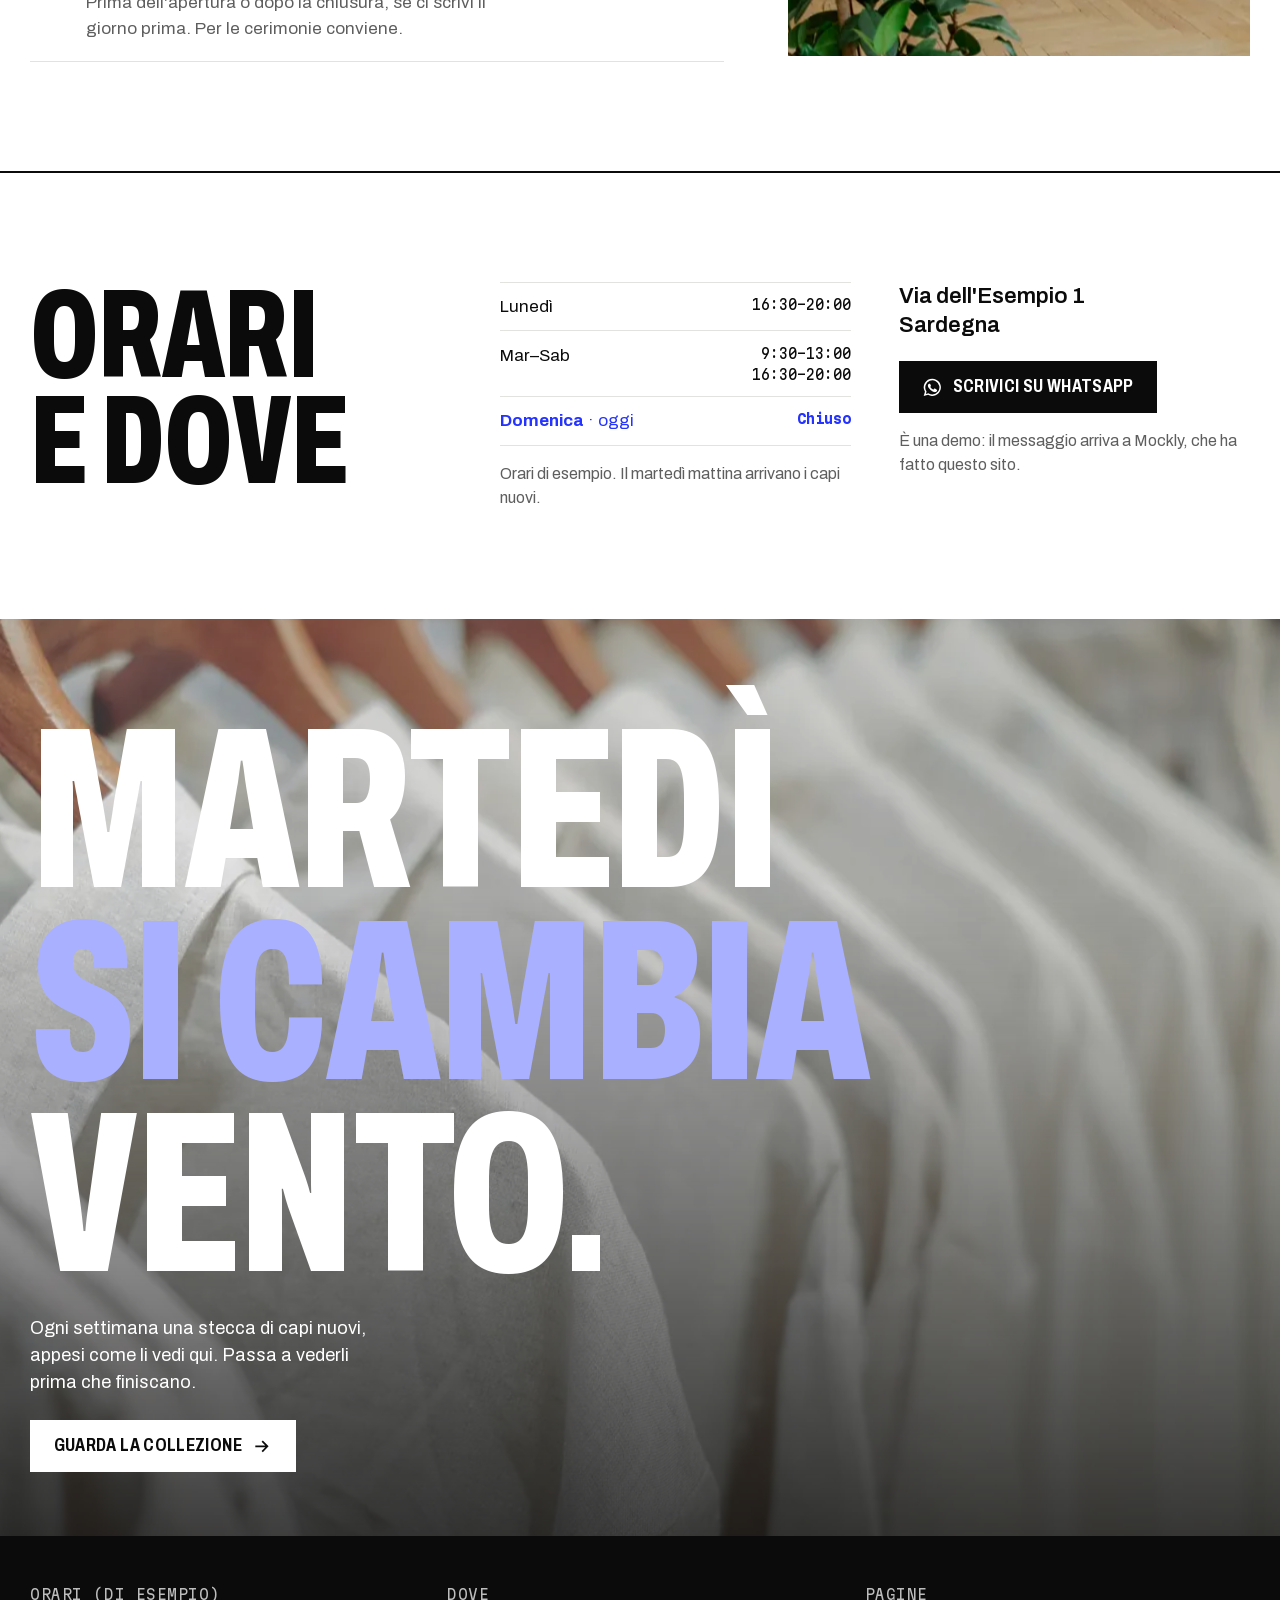
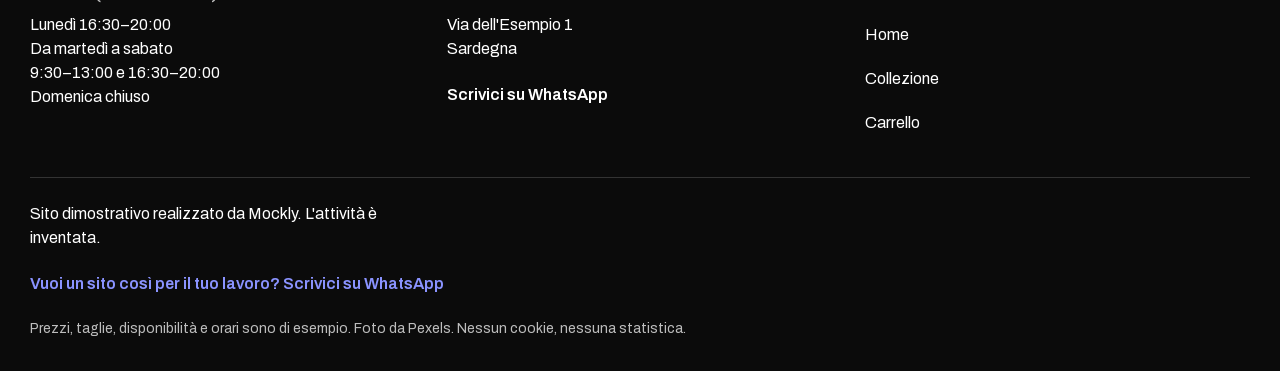
==== commit ee0bcffc: "Maestrale: vento a passi fissi, controlli a 7 larghezze, anteprima social, icone e crediti Co-Author" ====
--- a/index.html
+++ b/index.html
@@ -22,7 +22,7 @@
 <link rel="manifest" href="site.webmanifest">
 <link rel="preload" href="assets/fonts/archivo-var.woff2" as="font" type="font/woff2" crossorigin>
 <link rel="preload" as="image" href="assets/img/eroe-800.webp" imagesrcset="assets/img/eroe-480.webp 480w, assets/img/eroe-800.webp 800w, assets/img/eroe-1200.webp 1200w, assets/img/eroe-1600.webp 1600w" imagesizes="(min-width: 64em) 50vw, 100vw" fetchpriority="high">
-<link rel="stylesheet" href="assets/css/style.css?v=1793732923">
+<link rel="stylesheet" href="assets/css/style.css?v=1793733287">
 <script>document.documentElement.classList.add("js")</script>
 </head>
 <body data-page="home" class="has-thumbbar">
@@ -173,7 +173,7 @@
 <div class="scrim" aria-hidden="true"></div>
 <div class="toast" aria-live="polite"></div>
 <div class="thumbbar"></div>
-<script src="assets/js/data.js?v=1793732923"></script>
-<script src="assets/js/main.js?v=1793732923"></script>
+<script src="assets/js/data.js?v=1793733287"></script>
+<script src="assets/js/main.js?v=1793733287"></script>
 </body>
 </html>
--- a/assets/css/style.css
+++ b/assets/css/style.css
@@ -150,7 +150,7 @@
 .icon-btn svg { width: 1.5rem; height: 1.5rem; }
 .cart-count {
   display: inline-grid; place-items: center; min-width: 1.5rem; height: 1.5rem; padding: 0 .35rem;
-  background: var(--ink); color: var(--paper); font-size: .8125rem; font-family: var(--f-mono);
+  background: var(--ink); color: var(--paper); font-size: .875rem; font-family: var(--f-mono);
 }
 .cart-count[data-n="0"] { background: transparent; color: var(--ink); border: 1px solid var(--ink); }
 .is-bump { animation: bump .45s var(--ease-out); }
@@ -251,7 +251,7 @@
   position: relative; z-index: 2; align-self: start; justify-self: end; margin: .9rem var(--gutter) 0;
   display: inline-flex; align-items: center; gap: .5rem; min-height: 2.75rem; padding: 0 .85rem;
   background: var(--paper); color: var(--ink); text-decoration: none;
-  font-family: var(--f-mono); font-stretch: 87.5%; font-size: .8125rem; text-transform: uppercase;
+  font-family: var(--f-mono); font-stretch: 87.5%; font-size: .875rem; text-transform: uppercase;
   transition: background-color .2s, color .2s, transform .12s;
 }
 .hero__tag:hover { background: var(--accent); color: var(--accent-ink); }
@@ -283,13 +283,13 @@
 .card__media { transition: transform .15s var(--ease); }
 .card__badge {
   position: absolute; left: .5rem; top: .5rem; z-index: 2;
-  background: var(--paper); padding: .3rem .45rem; font-family: var(--f-mono); font-size: .75rem; text-transform: uppercase; font-stretch: 87.5%;
+  background: var(--paper); padding: .3rem .45rem; font-family: var(--f-mono); font-size: .875rem; text-transform: uppercase; font-stretch: 87.5%;
 }
 .card__badge--last { background: var(--accent); color: var(--accent-ink); }
 .card__info { display: grid; grid-template-columns: 1fr auto; gap: .15rem .75rem; align-items: baseline; }
 .card__name { font-size: 1rem; font-weight: 600; line-height: 1.25; text-wrap: balance; }
 .card__price { font-family: var(--f-mono); font-size: .875rem; font-stretch: 87.5%; }
-.card__sizes { grid-column: 1 / -1; display: flex; flex-wrap: wrap; gap: .1rem .55rem; font-family: var(--f-mono); font-size: .75rem; font-stretch: 87.5%; color: var(--muted); }
+.card__sizes { grid-column: 1 / -1; display: flex; flex-wrap: wrap; gap: .1rem .55rem; font-family: var(--f-mono); font-size: .875rem; font-stretch: 87.5%; color: var(--muted); }
 .card__sizes s { opacity: .55; }
 .card__link:hover .card__name { text-decoration: underline; text-underline-offset: .2em; }
 
@@ -333,7 +333,7 @@
 .hotspot__label {
   position: absolute; left: 50%; top: calc(100% - .2rem); transform: translateX(-50%);
   white-space: nowrap; background: var(--paper); color: var(--ink); padding: .2rem .4rem;
-  font-family: var(--f-mono); font-size: .75rem; text-transform: uppercase; font-stretch: 87.5%;
+  font-family: var(--f-mono); font-size: .875rem; text-transform: uppercase; font-stretch: 87.5%;
   pointer-events: none;
 }
 .look__list { display: grid; border-top: 1px solid #333; }
@@ -400,7 +400,7 @@
 .footer a:hover { color: var(--accent-on-dark); }
 .footer__cols { display: grid; gap: 2rem; grid-template-columns: repeat(auto-fit, minmax(12rem, 1fr)); }
 .footer h2 { font-family: var(--f-mono); font-size: .875rem; font-weight: 400; text-transform: uppercase; color: #BDBDBD; margin-bottom: .5rem; letter-spacing: .04em; }
-.footer li a { display: inline-flex; min-height: 2.75rem; align-items: center; }
+.footer li a { display: inline-flex; min-height: 2.75rem; min-width: 2.75rem; align-items: center; }
 .footer__demo { border-top: 1px solid #333; padding-top: 1.5rem; display: grid; gap: .75rem; }
 .footer__demo p { max-width: 46ch; }
 .footer__demo .link { color: var(--accent-on-dark); }
@@ -425,9 +425,10 @@
 .page-head { padding: clamp(2rem, 1rem + 4vw, 4.5rem) var(--gutter) 1.5rem; display: grid; gap: 1rem; }
 .page-head h1 { font-size: min(19.4vw, 13rem); }
 .page-head .lead { color: var(--muted); }
-.crumbs { display: flex; flex-wrap: wrap; gap: .25rem .5rem; font-family: var(--f-mono); font-size: .8125rem; text-transform: uppercase; font-stretch: 87.5%; }
+.crumbs { display: flex; flex-wrap: wrap; gap: .25rem .5rem; font-family: var(--f-mono); font-size: .875rem; text-transform: uppercase; font-stretch: 87.5%; }
 .crumbs { align-items: center; }
 .crumbs > * { display: inline-flex; align-items: center; min-height: 2.75rem; }
+.crumbs a { min-width: 2.75rem; }
 
 /* ---------- Collezione e filtri ---------- */
 .shop { display: grid; gap: 1rem; padding-inline: var(--gutter); padding-bottom: 5rem; }
@@ -448,7 +449,7 @@
 .select::after { content: ""; position: absolute; right: .85rem; top: 50%; width: .5rem; height: .5rem; border-right: 2px solid; border-bottom: 2px solid; transform: translateY(-70%) rotate(45deg); pointer-events: none; }
 .filter-open { min-height: 2.75rem; padding: 0 1rem; border: 1px solid var(--ink); background: var(--ink); color: var(--paper); font-weight: 600; display: inline-flex; align-items: center; gap: .5rem; transition: transform .12s; }
 .filter-open:active { transform: scale(.96); }
-.filter-open .n { background: var(--accent); color: var(--accent-ink); min-width: 1.4rem; height: 1.4rem; display: inline-grid; place-items: center; font-family: var(--f-mono); font-size: .75rem; }
+.filter-open .n { background: var(--accent); color: var(--accent-ink); min-width: 1.4rem; height: 1.4rem; display: inline-grid; place-items: center; font-family: var(--f-mono); font-size: .875rem; }
 .filter-open .n:empty { display: none; }
 
 .filters {
@@ -512,7 +513,7 @@
 .product__name { font-size: clamp(3.25rem, 1.8rem + 7vw, 6.5rem); text-wrap: balance; }
 .product__price { display: flex; align-items: baseline; gap: .75rem; flex-wrap: wrap; }
 .product__price b { font-family: var(--f-display); font-stretch: 62%; font-weight: 800; font-size: 2.5rem; line-height: 1; }
-.product__price span { font-family: var(--f-mono); font-size: .75rem; text-transform: uppercase; color: var(--muted); }
+.product__price span { font-family: var(--f-mono); font-size: .875rem; text-transform: uppercase; color: var(--muted); }
 .product__color { display: flex; align-items: center; gap: .6rem; }
 .product__color .swatch { width: 1.4rem; height: 1.4rem; }
 .sizes { border: 0; margin: 0; padding: 0; display: grid; gap: .75rem; }
@@ -530,10 +531,10 @@
 .product__actions { display: grid; gap: .5rem; }
 .details { border-top: 2px solid var(--ink); }
 .details div { padding: .9rem 0; border-bottom: 1px solid var(--line); display: grid; gap: .2rem; }
-.details dt { font-family: var(--f-mono); font-size: .8125rem; text-transform: uppercase; color: var(--muted); font-stretch: 87.5%; }
+.details dt { font-family: var(--f-mono); font-size: .875rem; text-transform: uppercase; color: var(--muted); font-stretch: 87.5%; }
 .details dd { font-size: 1rem; max-width: 46ch; }
 .product__note { font-size: 1rem; color: var(--muted); }
-.related { padding-top: 2rem; }
+.related { padding-top: 2rem; padding-bottom: clamp(3rem, 2rem + 4vw, 6rem); }
 .related h2 { font-size: clamp(2.75rem, 1.5rem + 6vw, 6rem); margin-bottom: 1.5rem; }
 .dialog { border: 0; padding: 0; max-width: min(36rem, calc(100vw - 2rem)); width: 100%; }
 .dialog::backdrop { background: rgba(0, 0, 0, .5); }
@@ -543,7 +544,7 @@
 .table-wrap { overflow-x: auto; }
 table { border-collapse: collapse; width: 100%; font-size: 1rem; font-variant-numeric: tabular-nums; }
 th, td { text-align: left; padding: .55rem .5rem; border-bottom: 1px solid var(--line); }
-th { font-family: var(--f-mono); font-size: .8125rem; font-weight: 500; text-transform: uppercase; font-stretch: 87.5%; }
+th { font-family: var(--f-mono); font-size: .875rem; font-weight: 500; text-transform: uppercase; font-stretch: 87.5%; }
 .skeleton .gallery__slide, .skeleton .product__name, .skeleton .product__price b { background: var(--soft); color: transparent; }
 .notfound { padding: 3rem var(--gutter) 5rem; display: grid; gap: 1.25rem; justify-items: start; }
 .notfound h1 { font-size: clamp(4rem, 2rem + 11vw, 11rem); }
@@ -559,7 +560,7 @@
 .line__name { font-weight: 600; line-height: 1.25; }
 .line__name a { text-decoration: none; }
 .line__name a:hover { text-decoration: underline; }
-.line__meta { font-family: var(--f-mono); font-size: .8125rem; color: var(--muted); text-transform: uppercase; font-stretch: 87.5%; }
+.line__meta { font-family: var(--f-mono); font-size: .875rem; color: var(--muted); text-transform: uppercase; font-stretch: 87.5%; }
 .line__price { font-family: var(--f-mono); font-size: .9375rem; white-space: nowrap; }
 .line__bottom { display: flex; justify-content: space-between; align-items: center; gap: .75rem; flex-wrap: wrap; }
 .qty { display: inline-flex; border: 1px solid var(--ink); }
@@ -569,7 +570,7 @@
 .qty output { min-width: 2.5rem; display: grid; place-items: center; font-family: var(--f-mono); }
 .line__size { justify-self: start; }
 .line__size select { min-height: 2.75rem; }
-.line__remove { min-height: 2.75rem; border: 0; background: none; text-decoration: underline; text-underline-offset: .2em; padding: 0; font-size: 1rem; }
+.line__remove { min-height: 2.75rem; min-width: 2.75rem; border: 0; background: none; text-decoration: underline; text-underline-offset: .2em; padding: 0; font-size: 1rem; }
 .summary { display: grid; gap: 1rem; align-content: start; }
 .summary__rows { border-top: 2px solid var(--ink); }
 .summary__rows div { display: flex; justify-content: space-between; padding: .7rem 0; border-bottom: 1px solid var(--line); }
@@ -577,7 +578,7 @@
 .summary__total { font-family: var(--f-display); font-stretch: 62%; font-weight: 800; text-transform: uppercase; font-size: 2.25rem; line-height: 1; }
 .summary__total span:last-child { font-family: var(--f-display) !important; }
 .demo-box { border: 2px dashed var(--accent); padding: 1rem; display: grid; gap: .5rem; font-size: 1rem; }
-.demo-box strong { color: var(--accent); font-family: var(--f-mono); font-size: .8125rem; text-transform: uppercase; font-weight: 600; font-stretch: 87.5%; }
+.demo-box strong { color: var(--accent); font-family: var(--f-mono); font-size: .875rem; text-transform: uppercase; font-weight: 600; font-stretch: 87.5%; }
 .form { display: grid; gap: 1rem; }
 .field { display: grid; gap: .35rem; }
 .field label, .field legend { font-weight: 600; font-size: 1rem; }
@@ -608,9 +609,9 @@
 .cart-empty h2 { font-size: clamp(3rem, 1.5rem + 8vw, 7rem); }
 
 /* ---------- 404 ---------- */
-.lost { min-height: calc(100svh - var(--header)); display: grid; align-content: center; gap: 1.5rem; padding: 2rem var(--gutter) 3rem; }
+.lost { min-height: calc(100svh - var(--header)); display: grid; grid-template-columns: minmax(0, 1fr); align-content: center; gap: 1.5rem; padding: 2rem var(--gutter) 3rem; }
 .lost__media { width: min(60%, 18rem); aspect-ratio: 4 / 5; }
-.lost h1 { font-size: clamp(4rem, 2rem + 12vw, 12rem); }
+.lost h1 { font-size: clamp(3.5rem, 1.5rem + 9vw, 10rem); }
 
 /* ---------- Telefono stretto ---------- */
 @media (max-width: 47.99em) {
@@ -618,8 +619,12 @@
 }
 @media (max-width: 359px) {
   .logo { font-size: 1.625rem; }
+  .shopbar { gap: .4rem; }
+  .shopbar__tools { gap: .35rem; }
+  .select select { padding-right: 1.9rem; font-size: 1rem; max-width: 9.5rem; }
+  .filter-open { padding: 0 .7rem; }
   .icon-btn .label { display: none; }
-  .hero__tag { font-size: .75rem; padding: 0 .6rem; }
+  .hero__tag { font-size: .875rem; padding: 0 .6rem; }
 }
 
 /* ---------- Da tablet ---------- */
@@ -642,9 +647,10 @@
   .gallery__track { grid-auto-flow: row; grid-auto-columns: auto; overflow: visible; gap: .5rem; }
   .gallery__dots { display: none; }
   .cart { grid-template-columns: 1.3fr .9fr; gap: 4rem; align-items: start; }
+  .cart.is-empty { grid-template-columns: minmax(0, 1fr); gap: 0; }
   .summary { position: sticky; top: calc(var(--header) + 1.5rem); }
   .line { grid-template-columns: 7.5rem 1fr; }
-  .lost { grid-template-columns: auto 1fr; align-items: center; column-gap: 3rem; }
+  .lost { grid-template-columns: auto minmax(0, 1fr); align-items: center; column-gap: 3rem; }
   .lost__media { grid-row: span 3; width: 20rem; }
   .finale__body { padding-bottom: 4rem; }
 }
@@ -663,7 +669,8 @@
   .toast { bottom: 2rem; }
 
   .hero { grid-template-columns: minmax(0, 1fr) minmax(0, 1fr); min-height: calc(100svh - var(--header)); }
-  .hero__media { grid-column: 2; grid-row: 1 / 3; height: auto; max-height: none; min-height: calc(100svh - var(--header)); }
+  .hero__media { grid-column: 2; grid-row: 1 / 3; height: auto; max-height: 62rem; min-height: min(calc(100svh - var(--header)), 62rem); }
+  .hero { min-height: min(calc(100svh - var(--header)), 62rem); }
   .hero__media::after { display: none; }
   .hero__title {
     grid-column: 1 / 3; grid-row: 1; align-self: end;
@@ -694,6 +701,7 @@
 
 @media (min-width: 90em) {
   .grid { grid-template-columns: repeat(5, minmax(0, 1fr)); }
+  .related .grid { grid-template-columns: repeat(4, minmax(0, 1fr)); }
   .shop .grid { grid-template-columns: repeat(4, minmax(0, 1fr)); }
   .hero__title { font-size: min(12vw, 17rem); }
 }
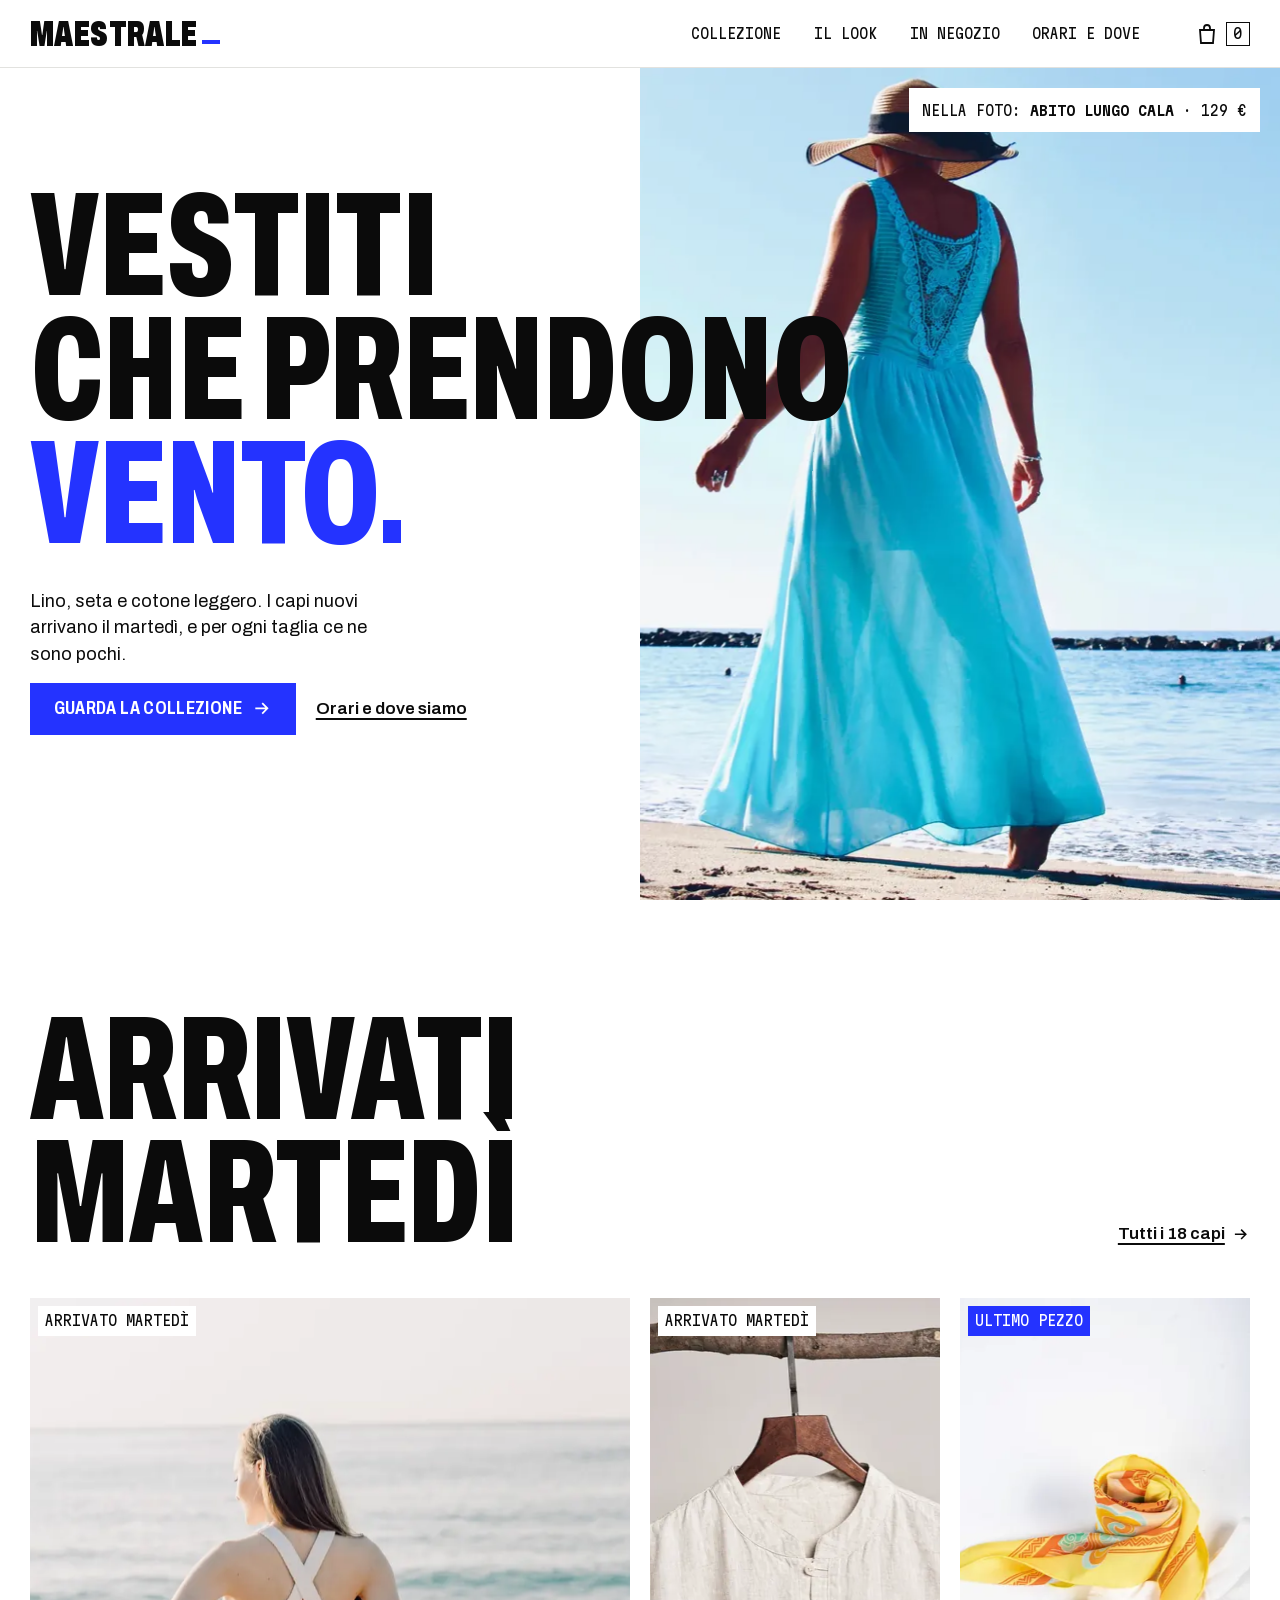
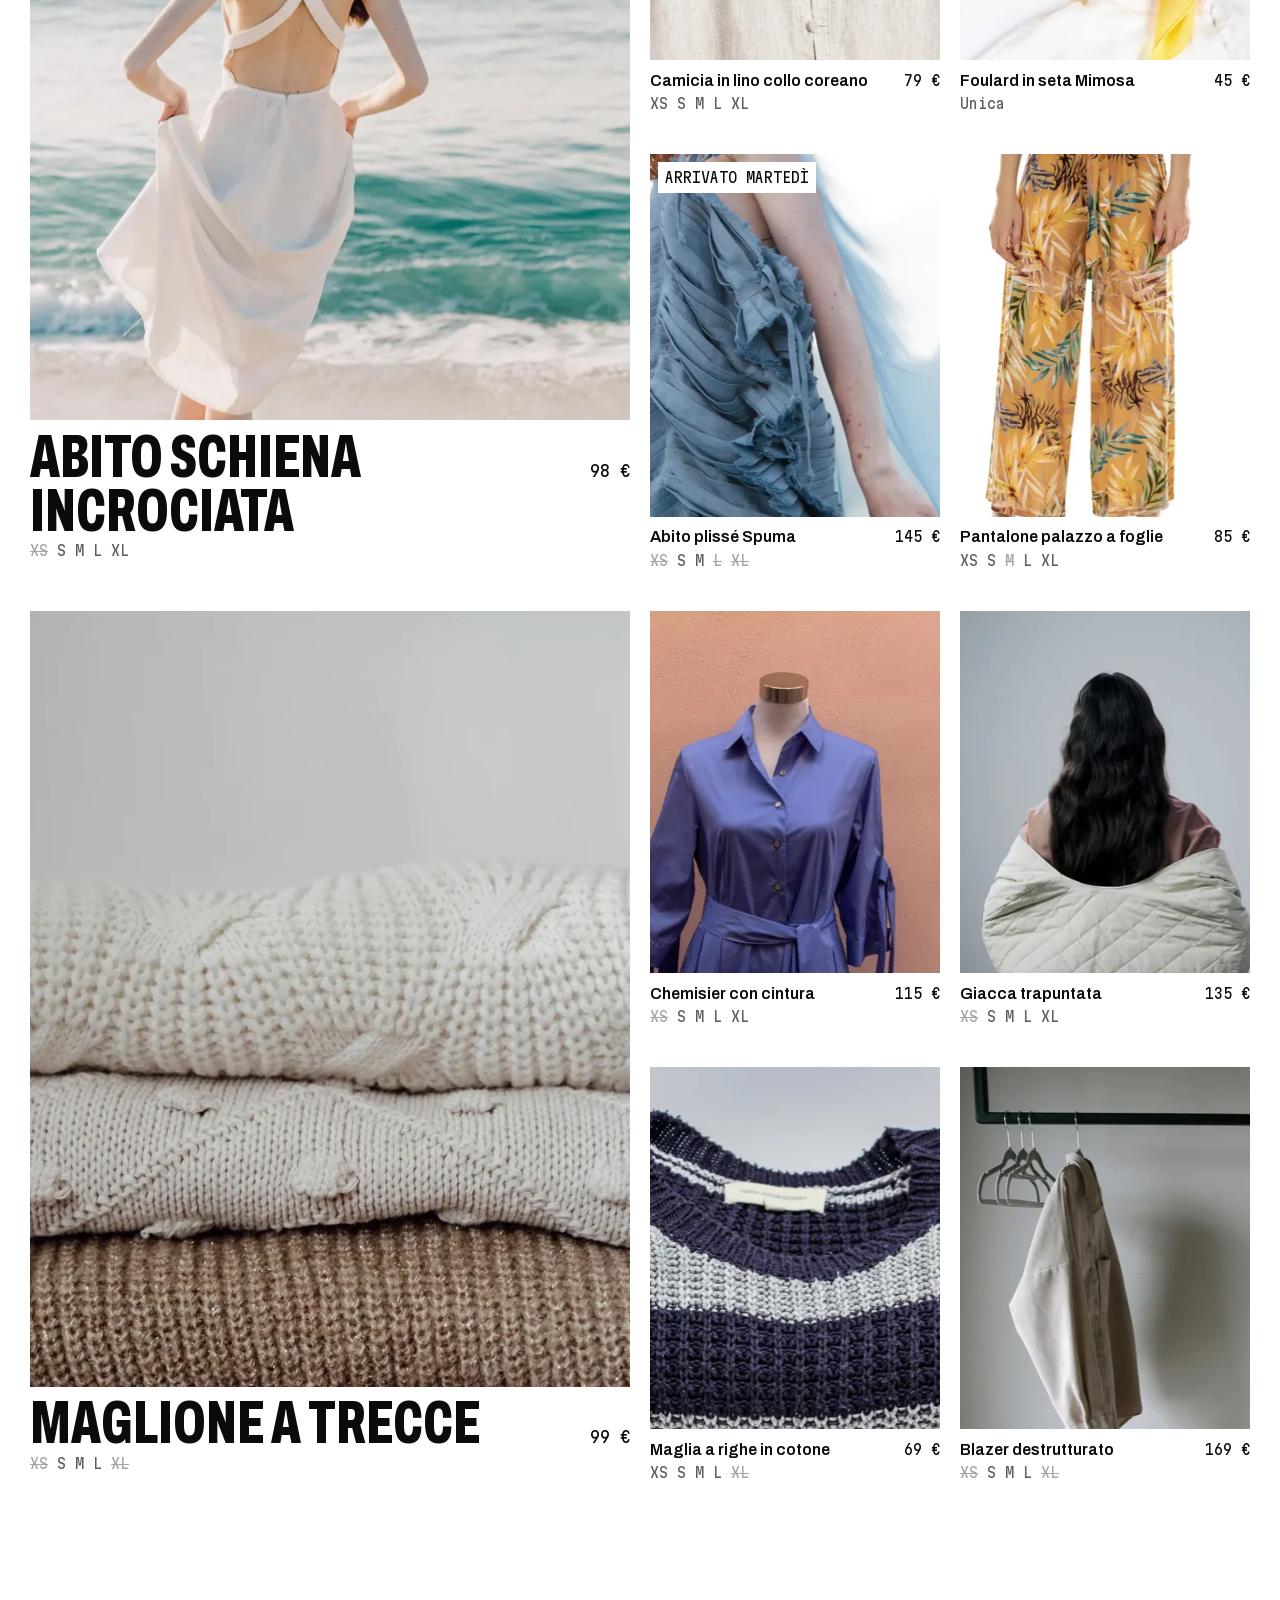
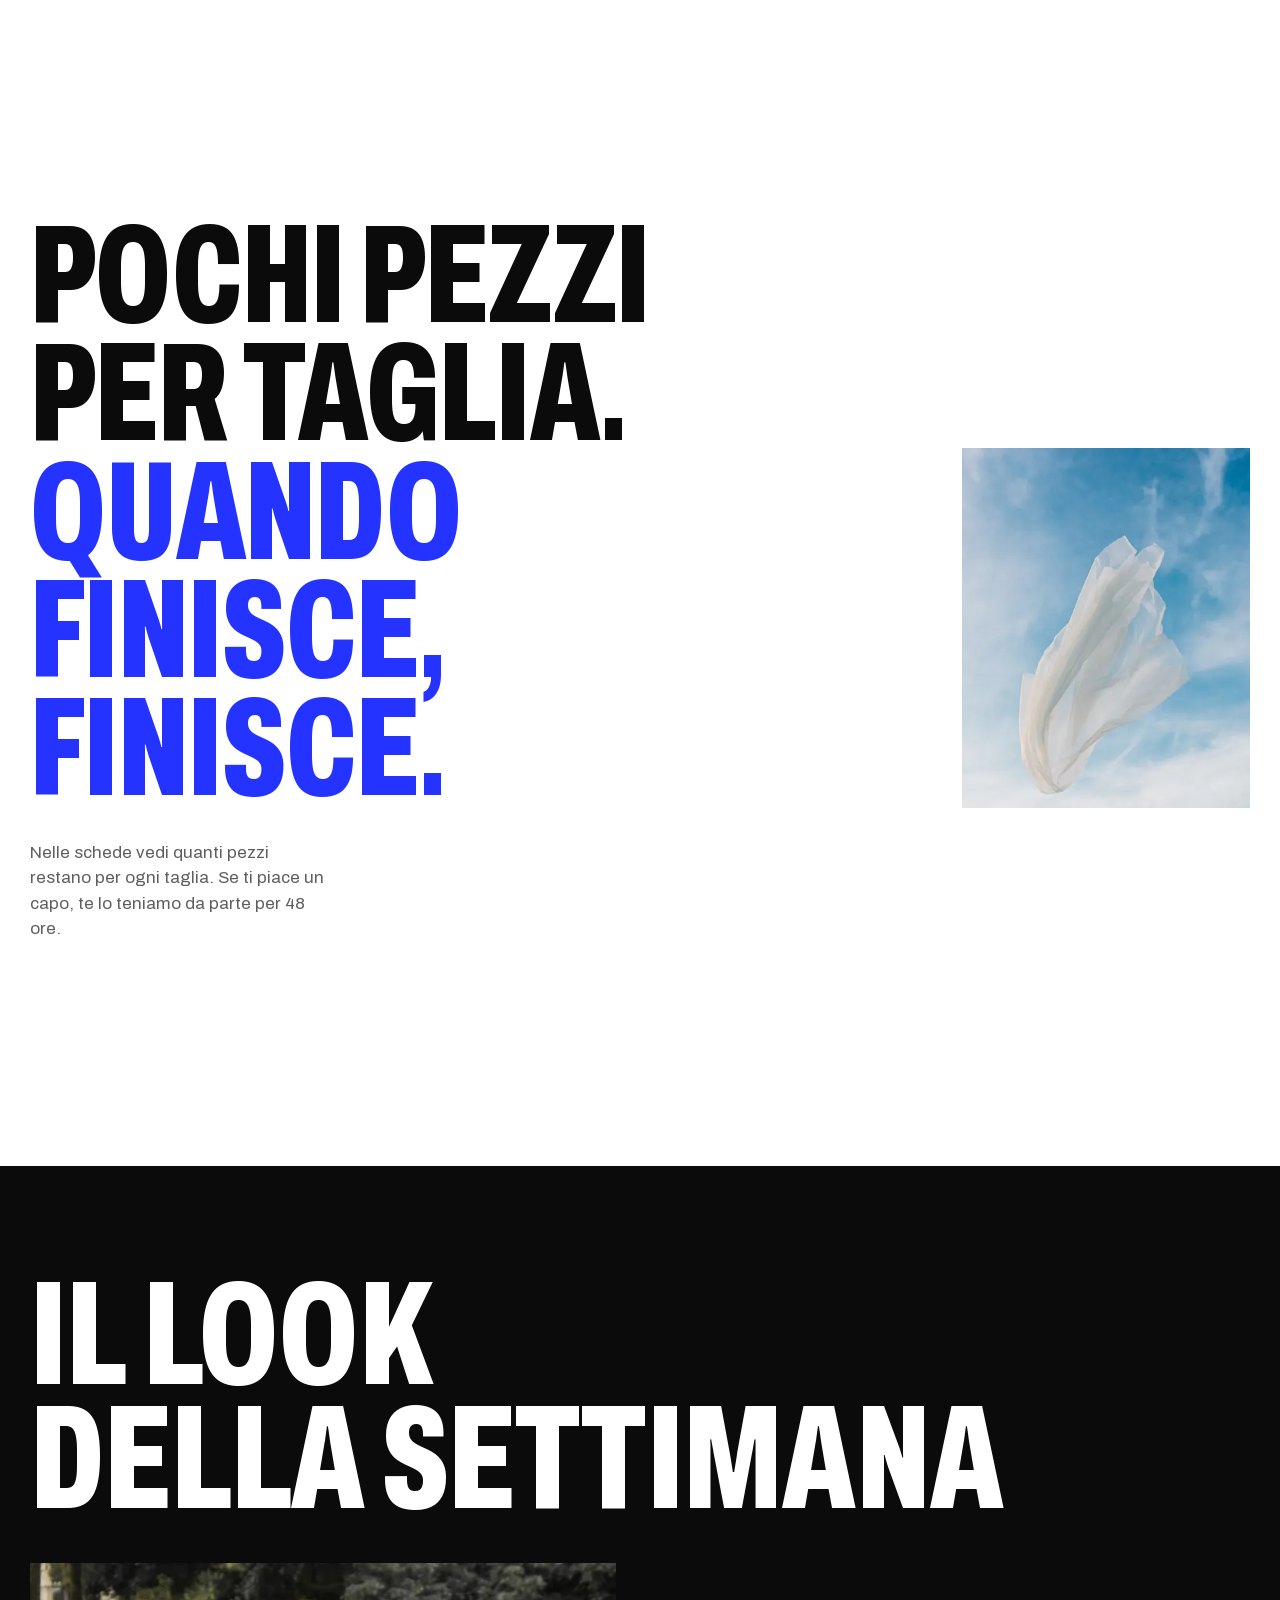
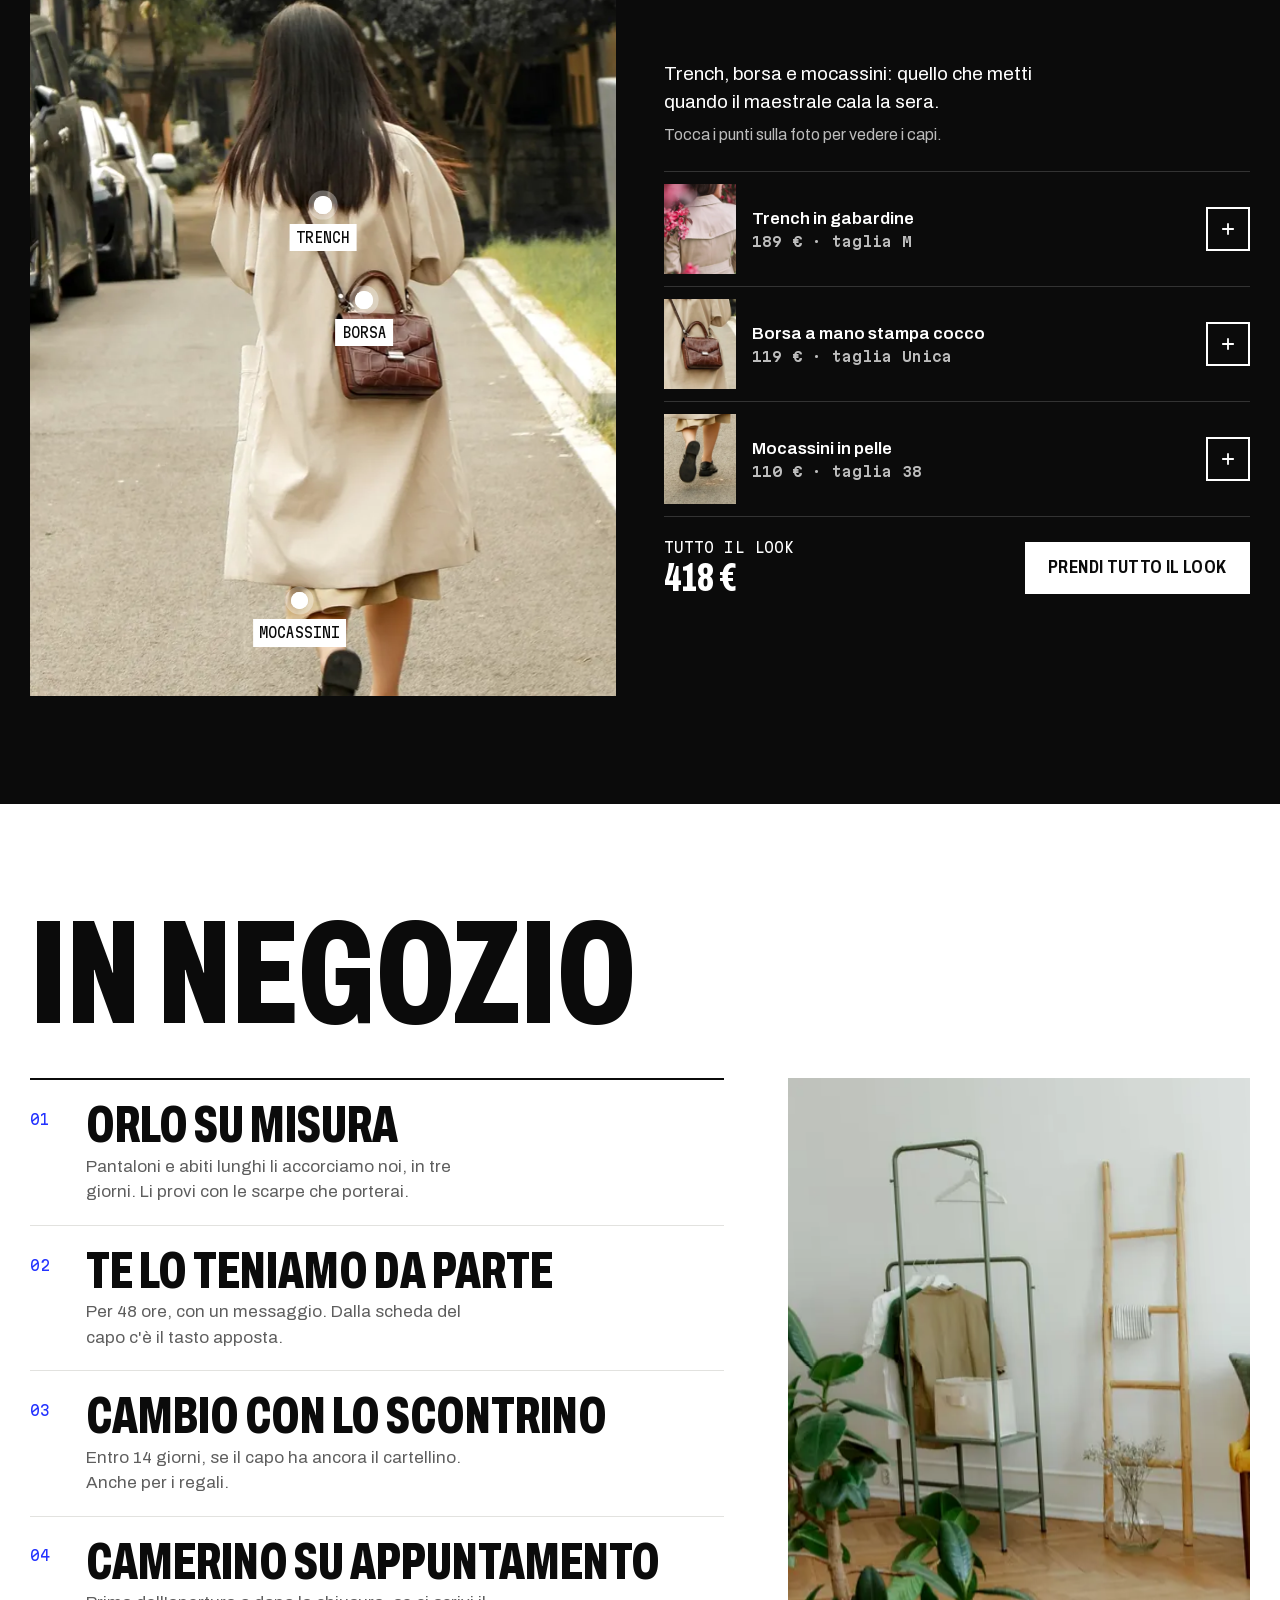
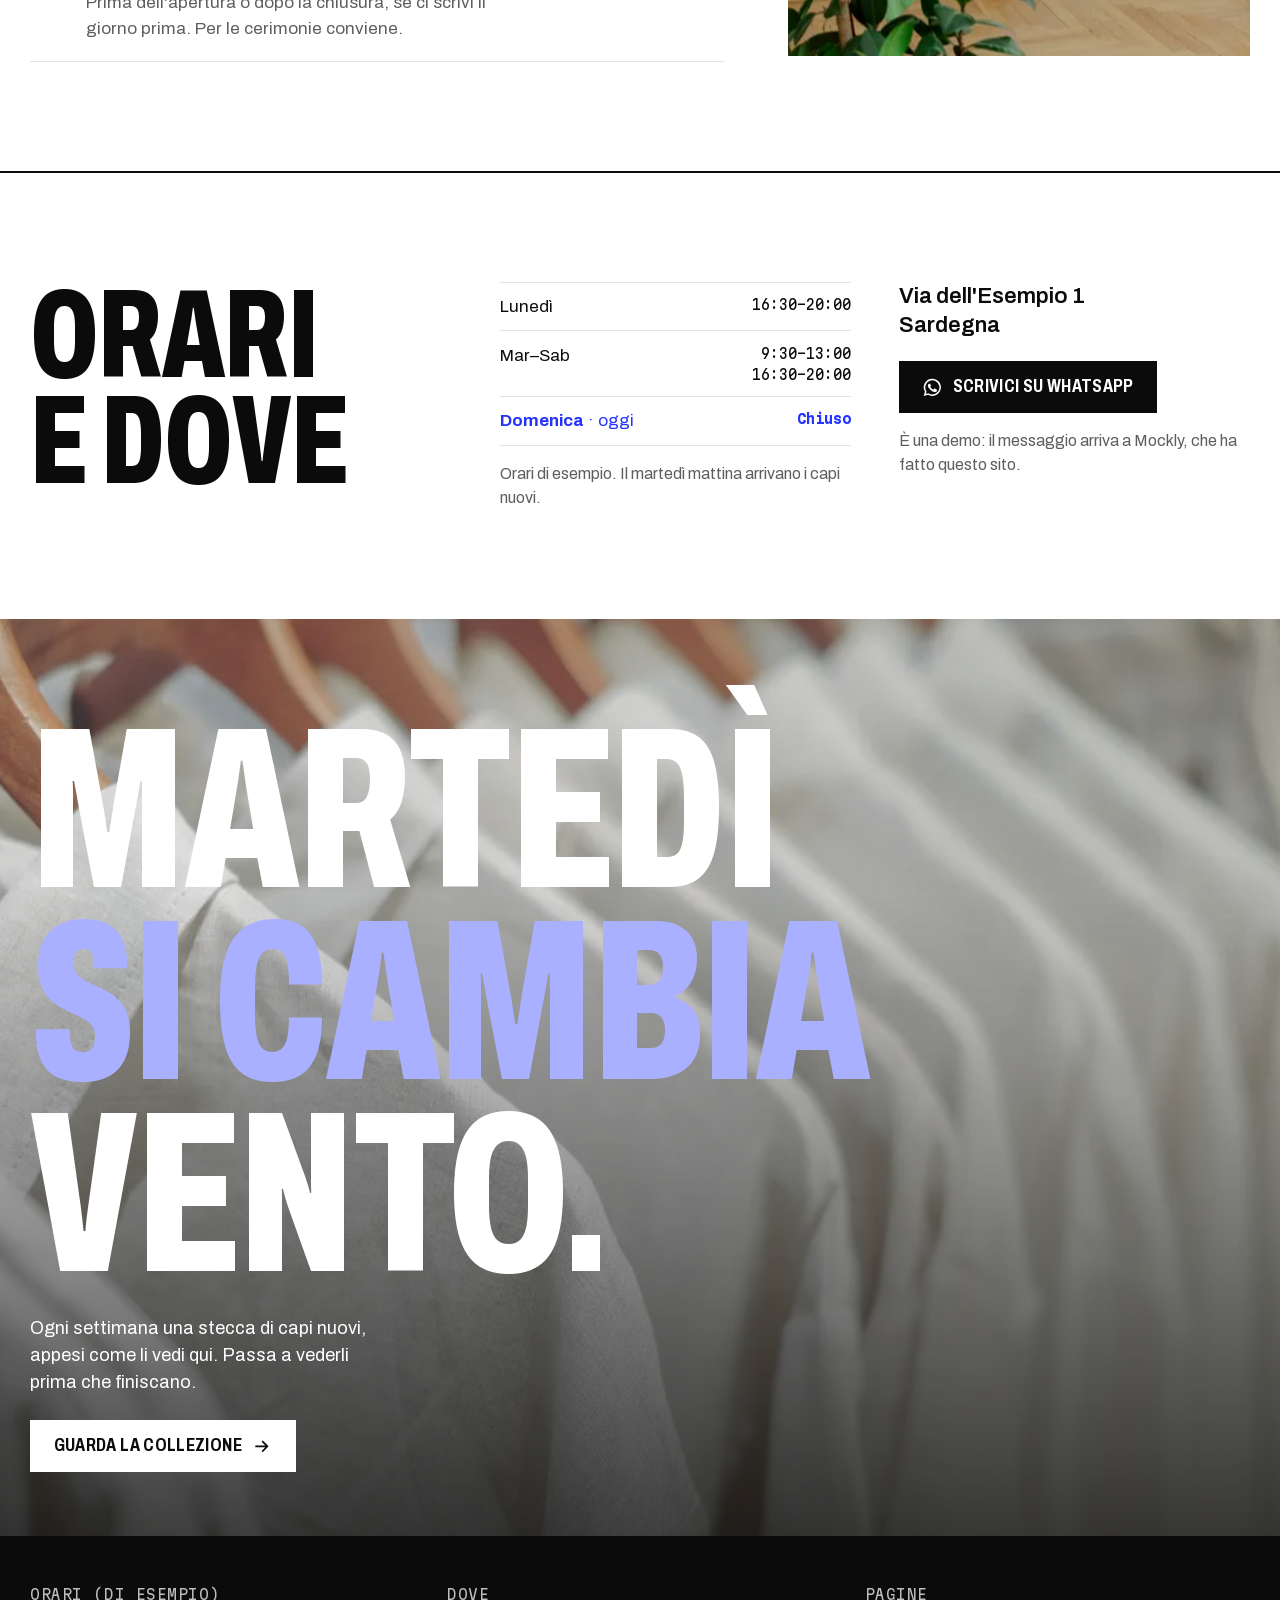
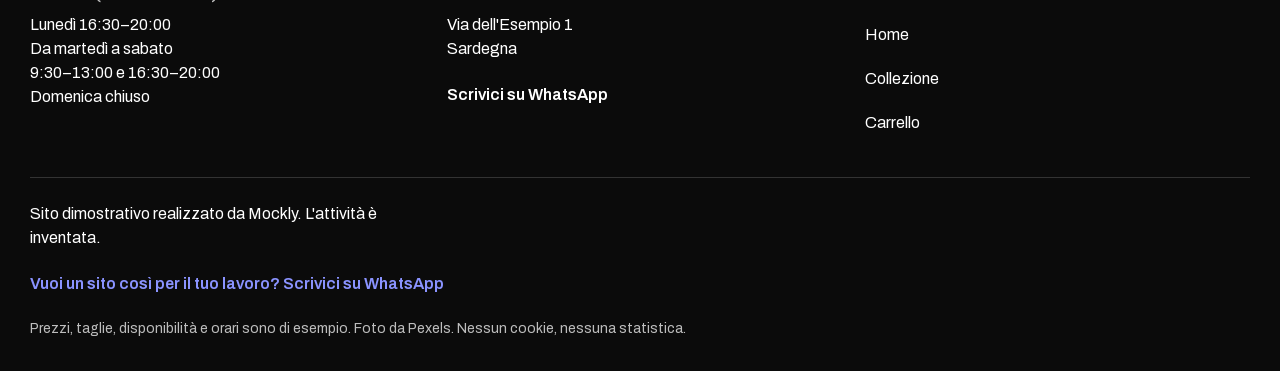
==== commit 99cc42f8: "Maestrale: vento più visibile, con un tetto calcolato sulle proporzioni di ogni foto Co-Authored-By:" ====
--- a/index.html
+++ b/index.html
@@ -22,7 +22,7 @@
 <link rel="manifest" href="site.webmanifest">
 <link rel="preload" href="assets/fonts/archivo-var.woff2" as="font" type="font/woff2" crossorigin>
 <link rel="preload" as="image" href="assets/img/eroe-800.webp" imagesrcset="assets/img/eroe-480.webp 480w, assets/img/eroe-800.webp 800w, assets/img/eroe-1200.webp 1200w, assets/img/eroe-1600.webp 1600w" imagesizes="(min-width: 64em) 50vw, 100vw" fetchpriority="high">
-<link rel="stylesheet" href="assets/css/style.css?v=1793733287">
+<link rel="stylesheet" href="assets/css/style.css?v=1793733351">
 <script>document.documentElement.classList.add("js")</script>
 </head>
 <body data-page="home" class="has-thumbbar">
@@ -173,7 +173,7 @@
 <div class="scrim" aria-hidden="true"></div>
 <div class="toast" aria-live="polite"></div>
 <div class="thumbbar"></div>
-<script src="assets/js/data.js?v=1793733287"></script>
-<script src="assets/js/main.js?v=1793733287"></script>
+<script src="assets/js/data.js?v=1793733351"></script>
+<script src="assets/js/main.js?v=1793733351"></script>
 </body>
 </html>
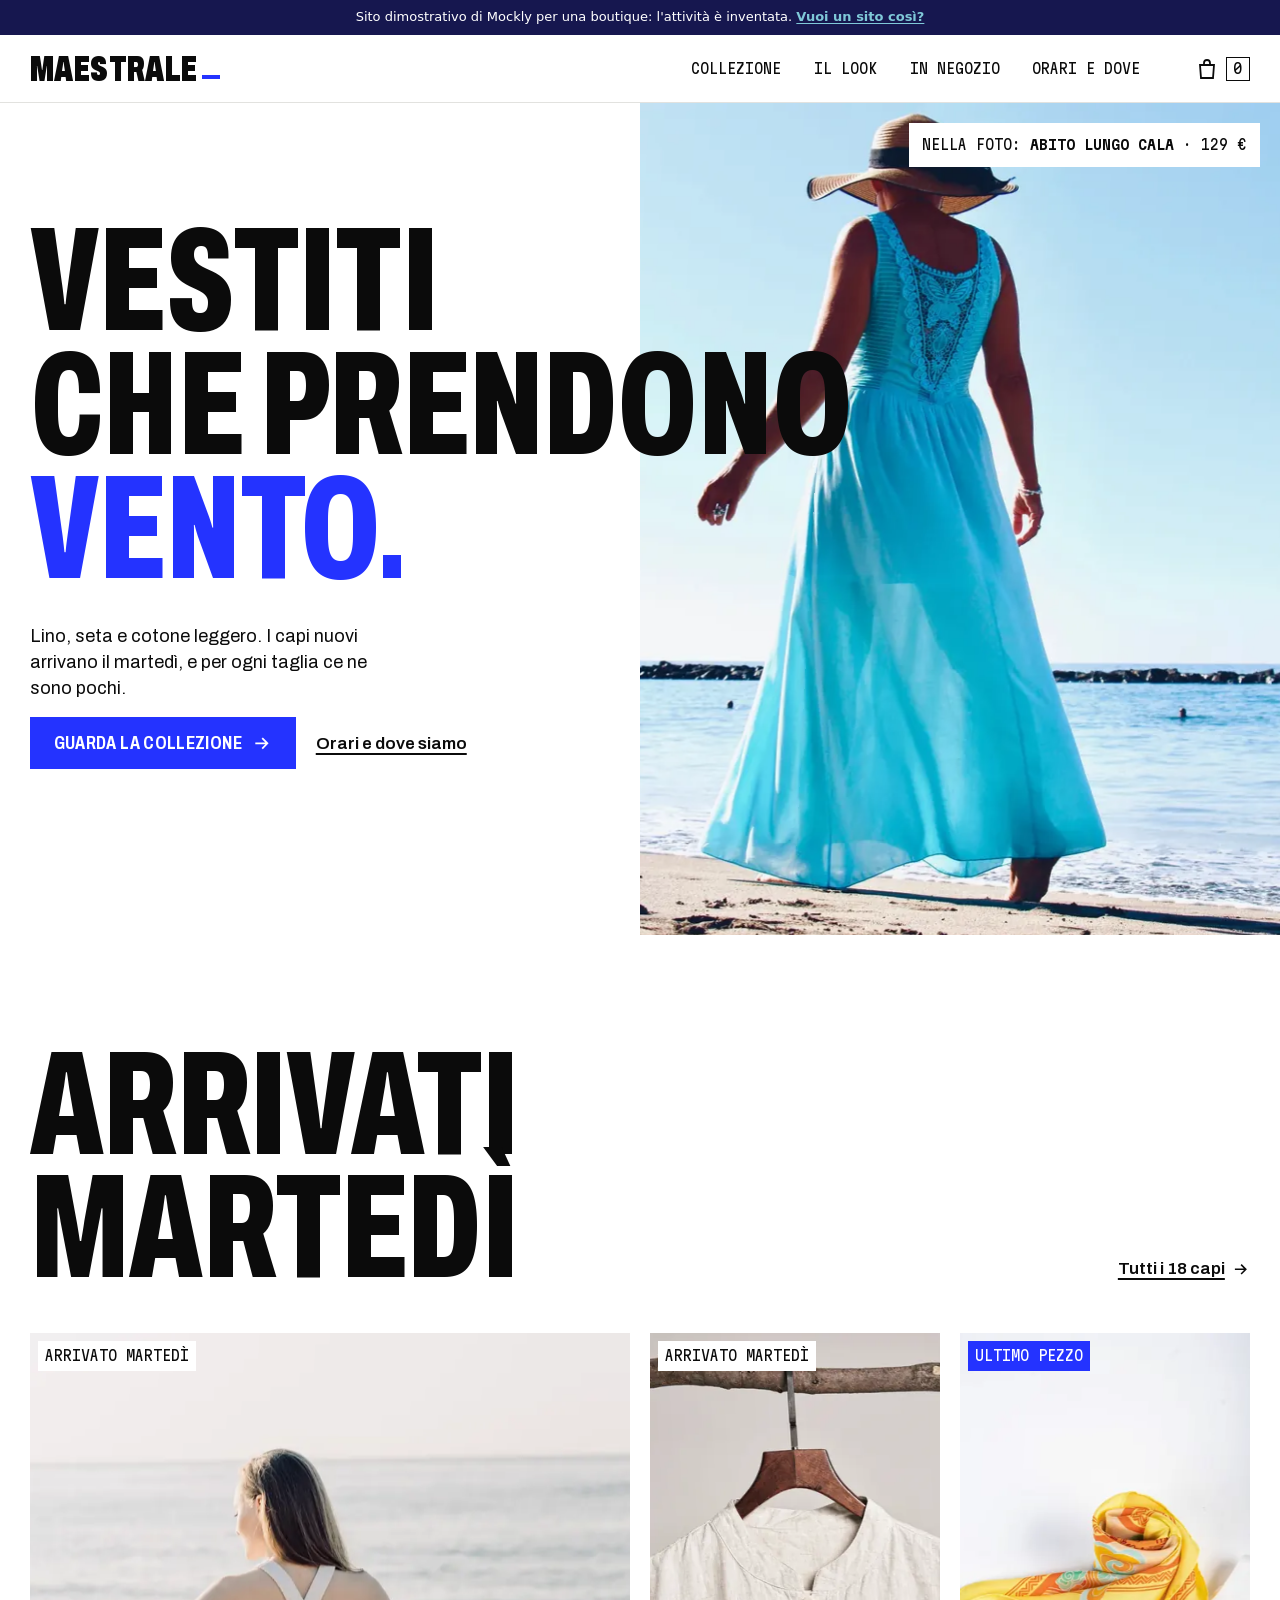
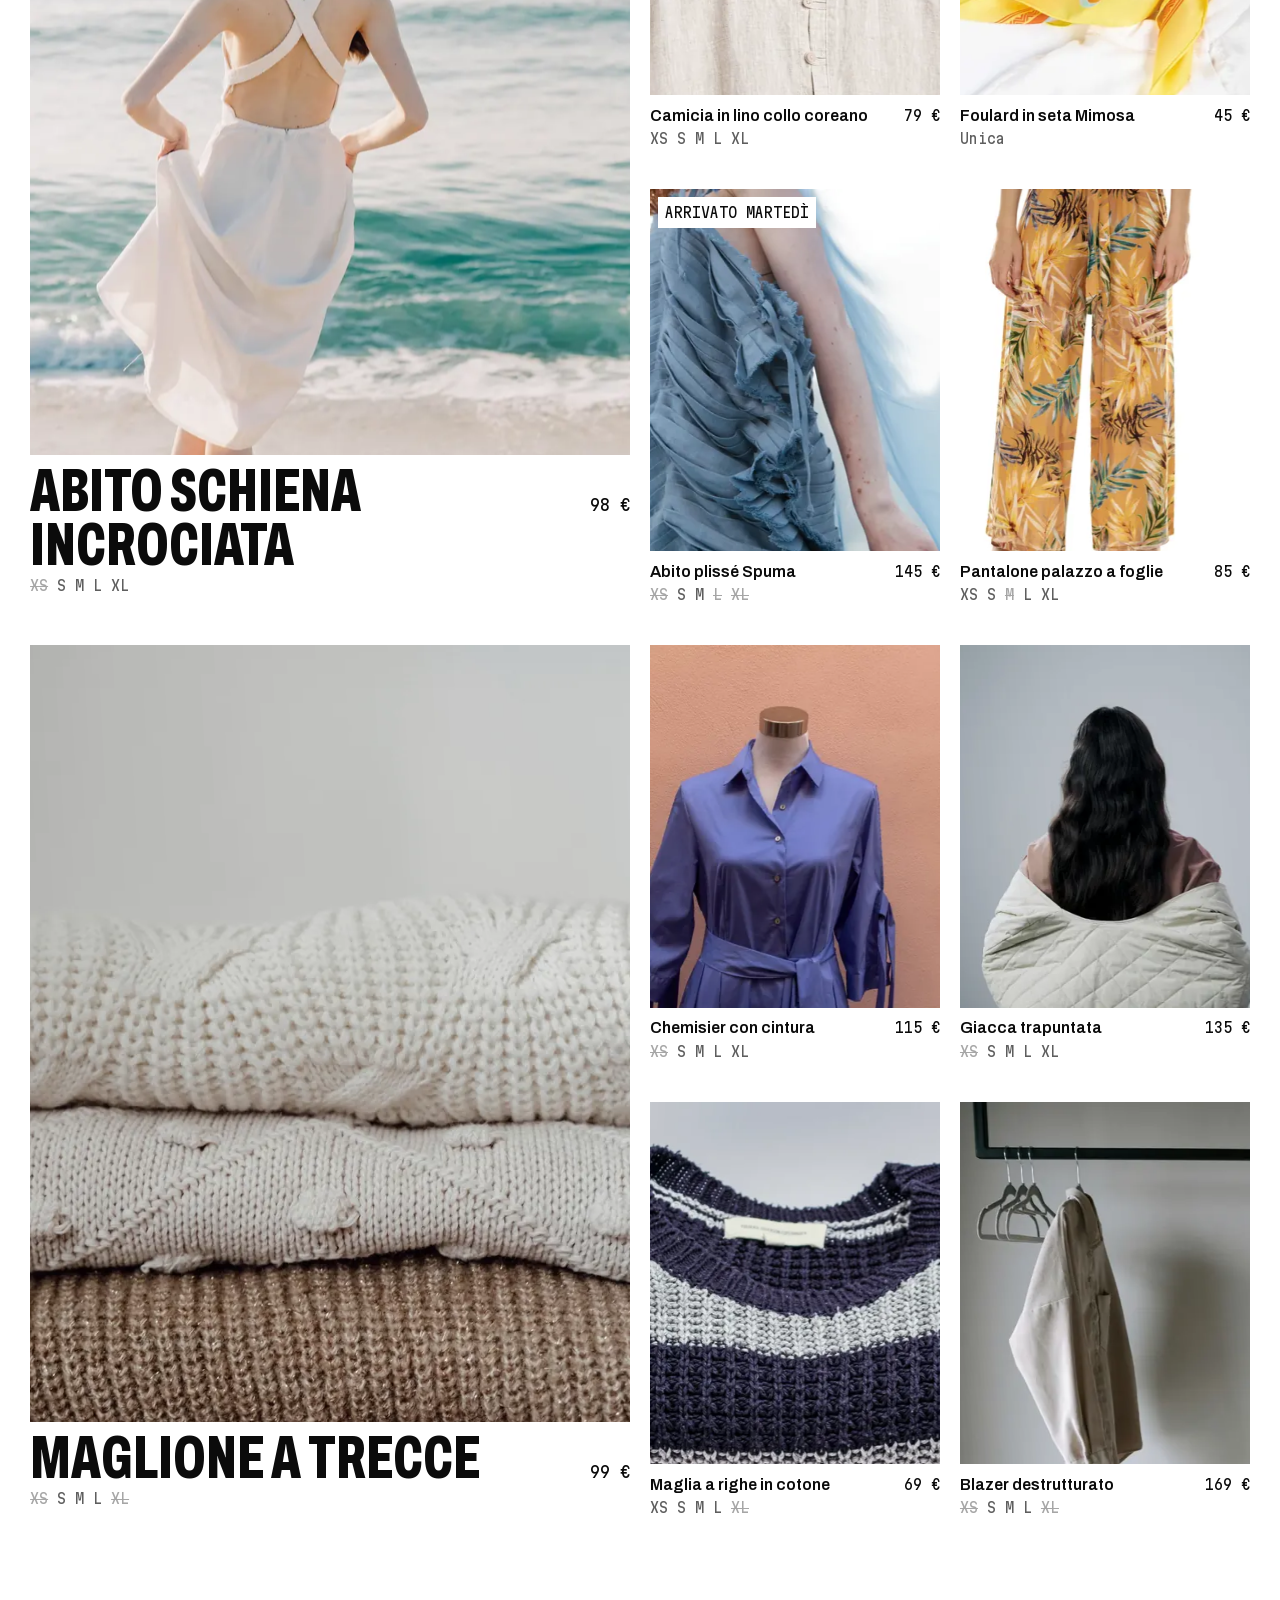
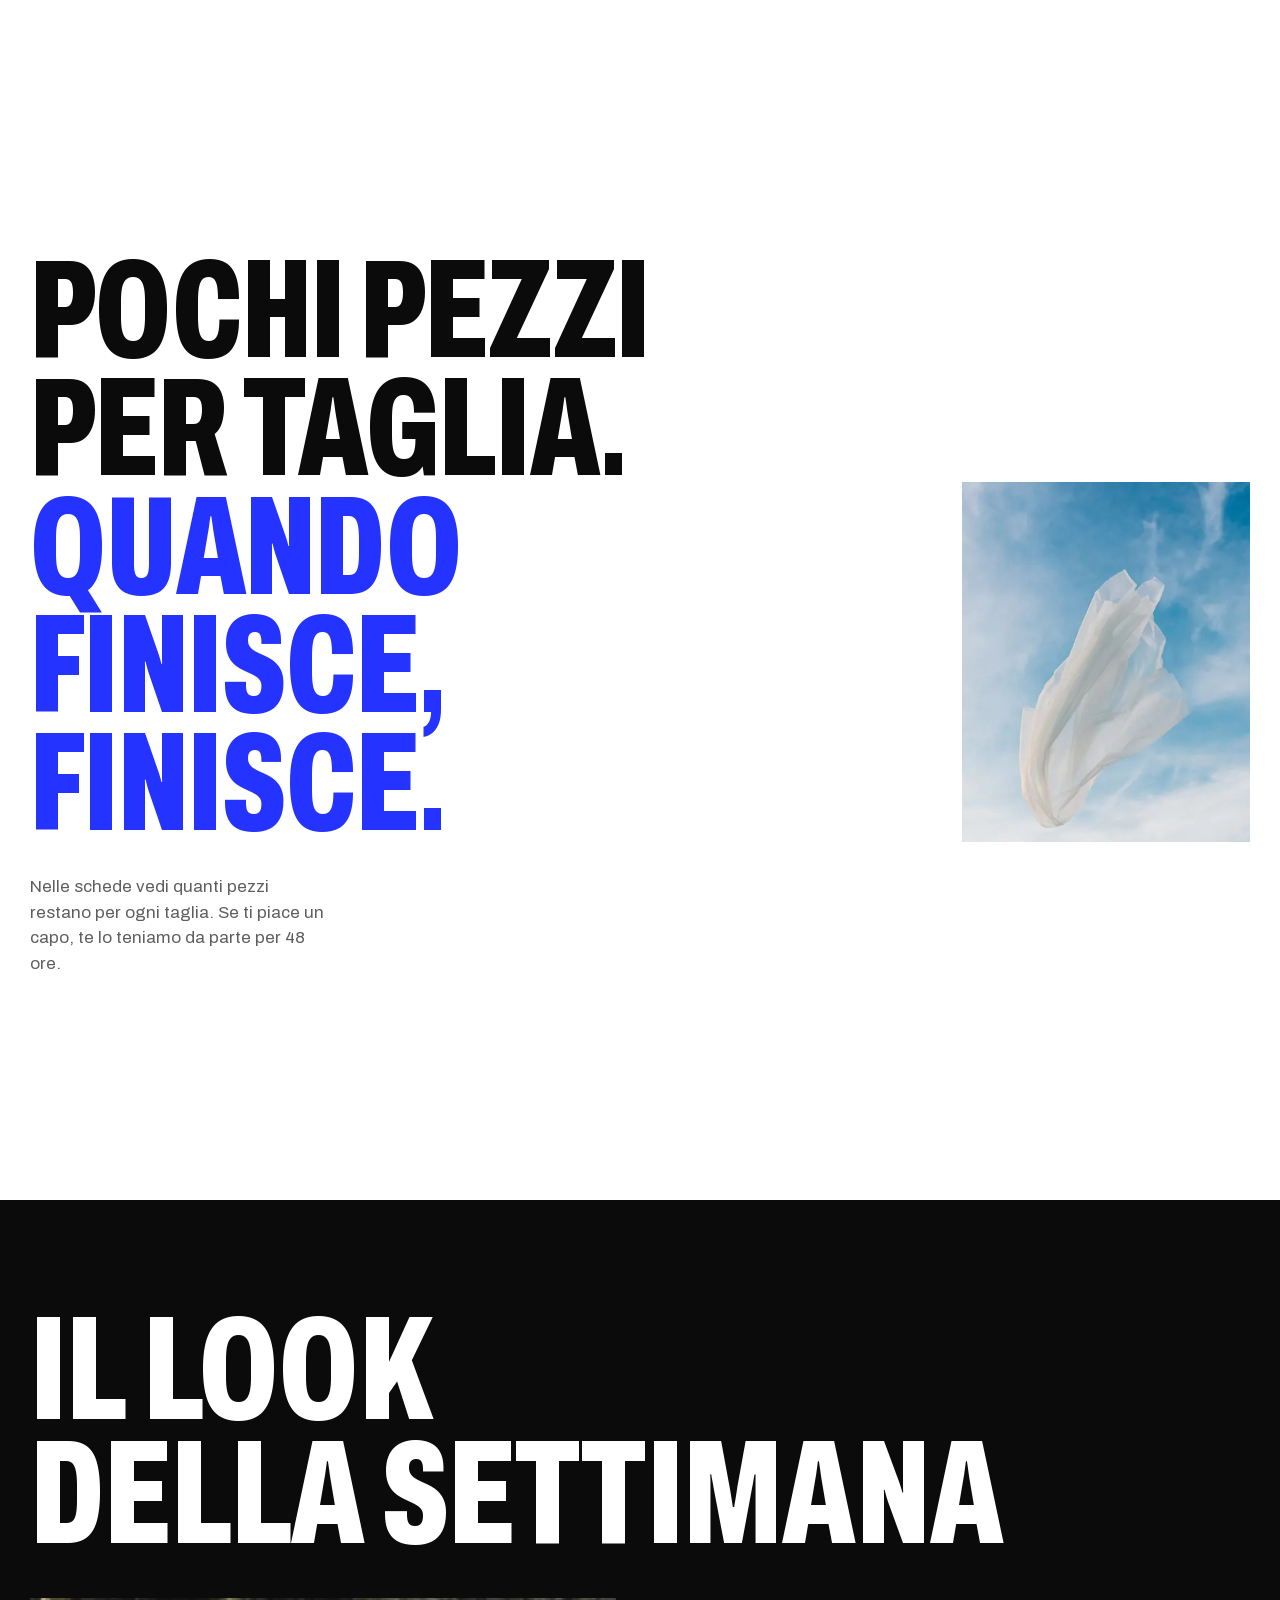
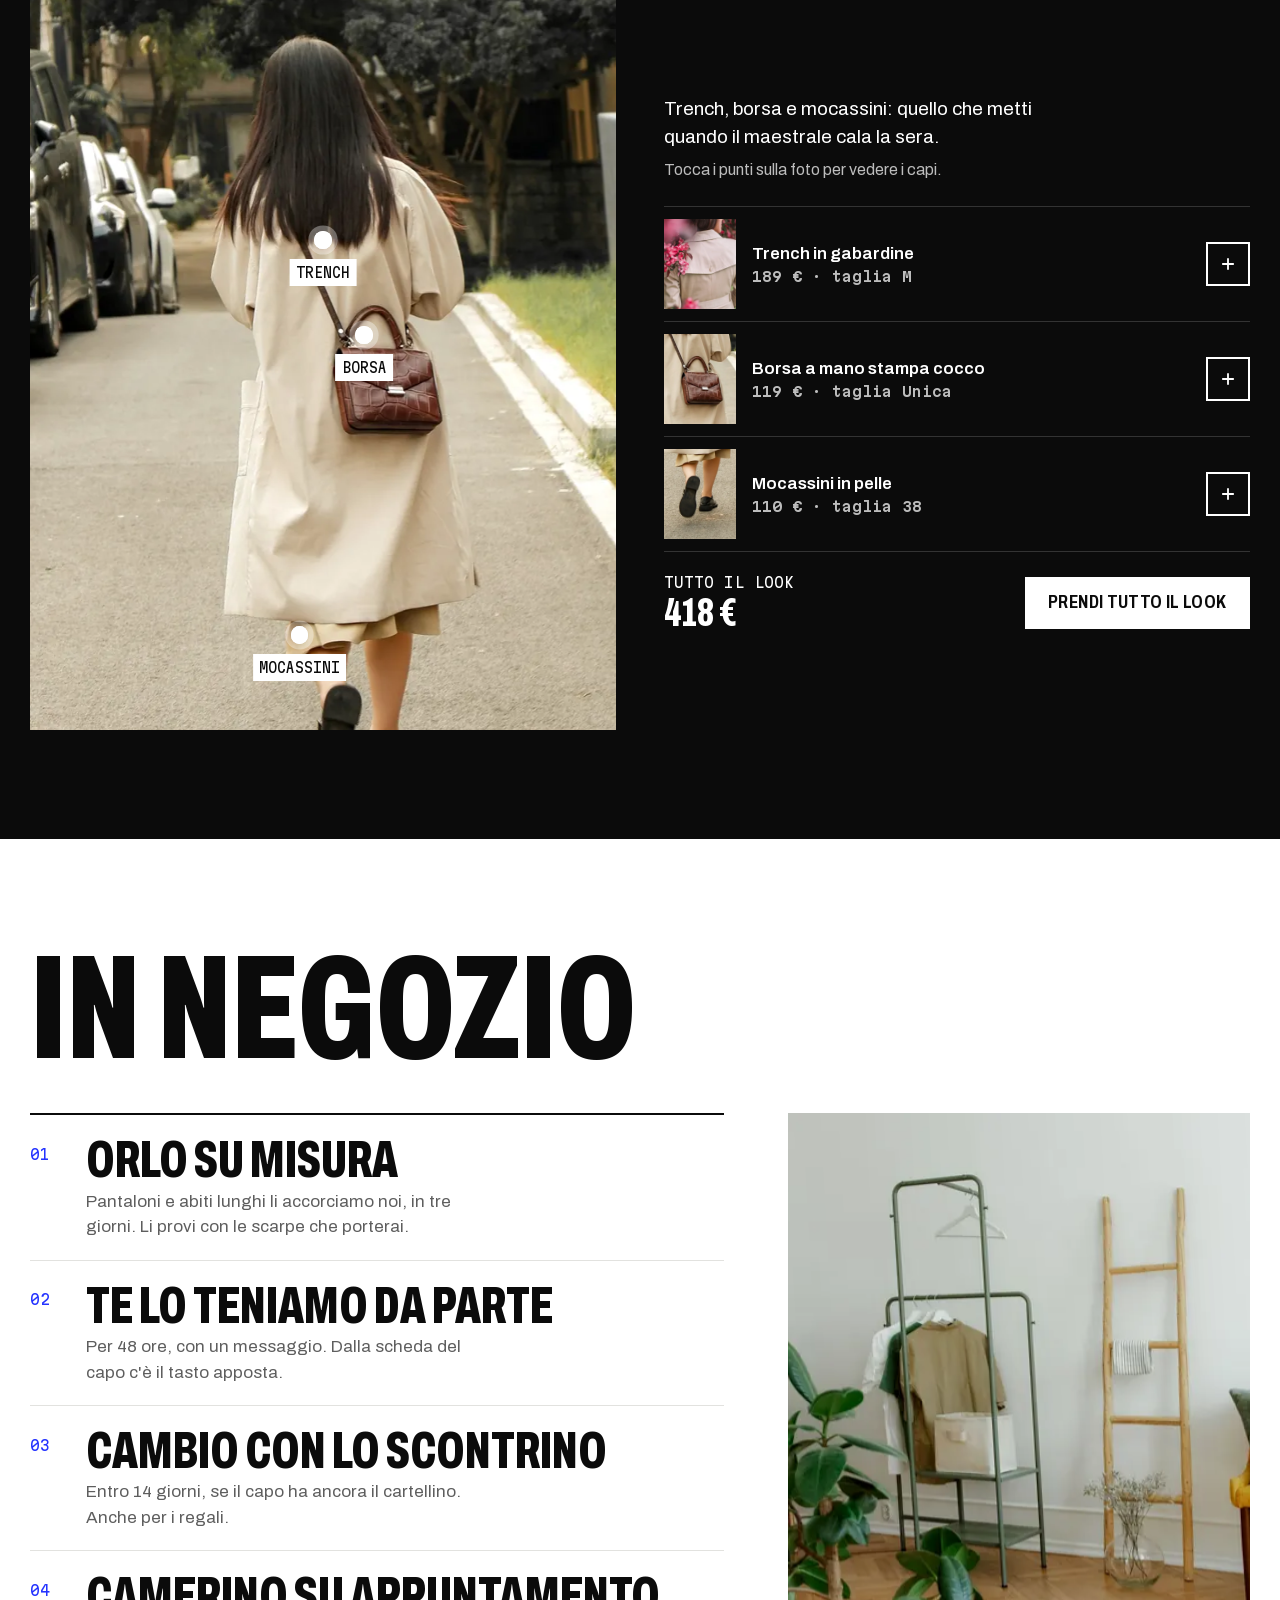
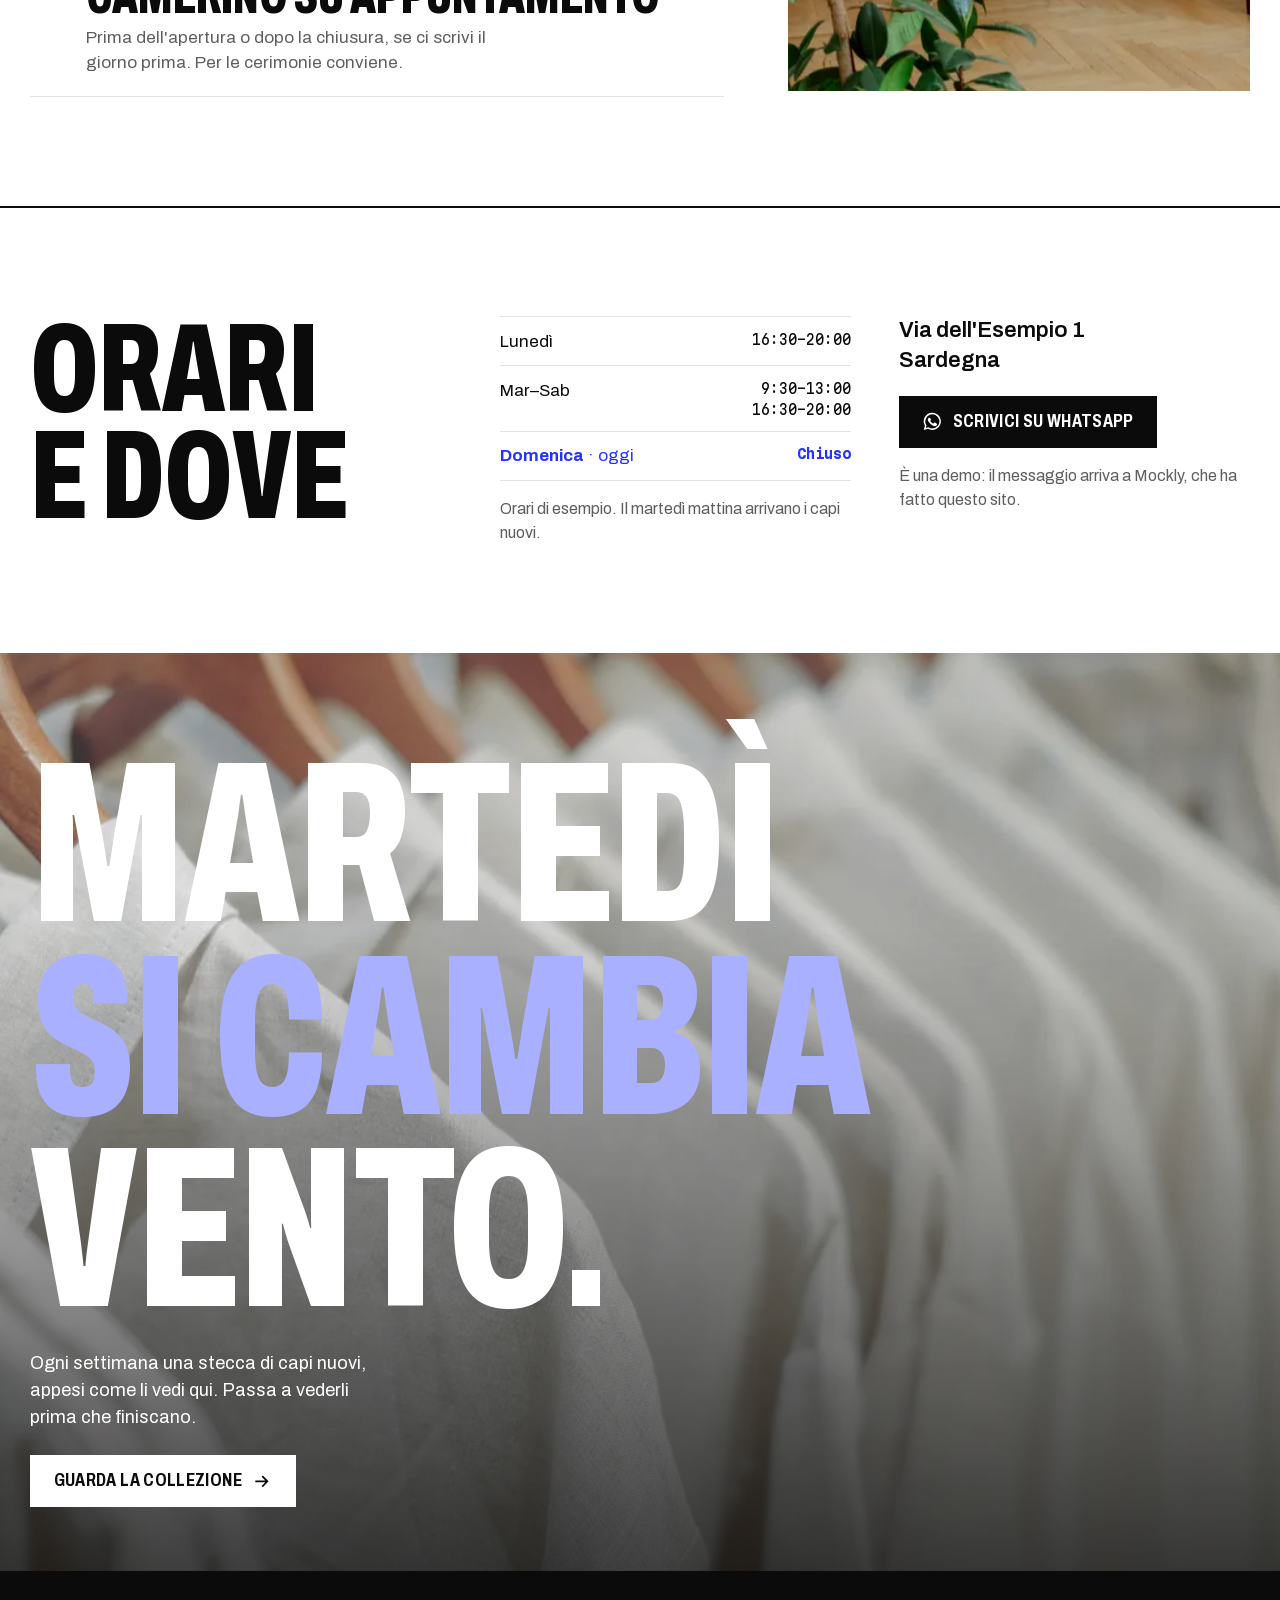
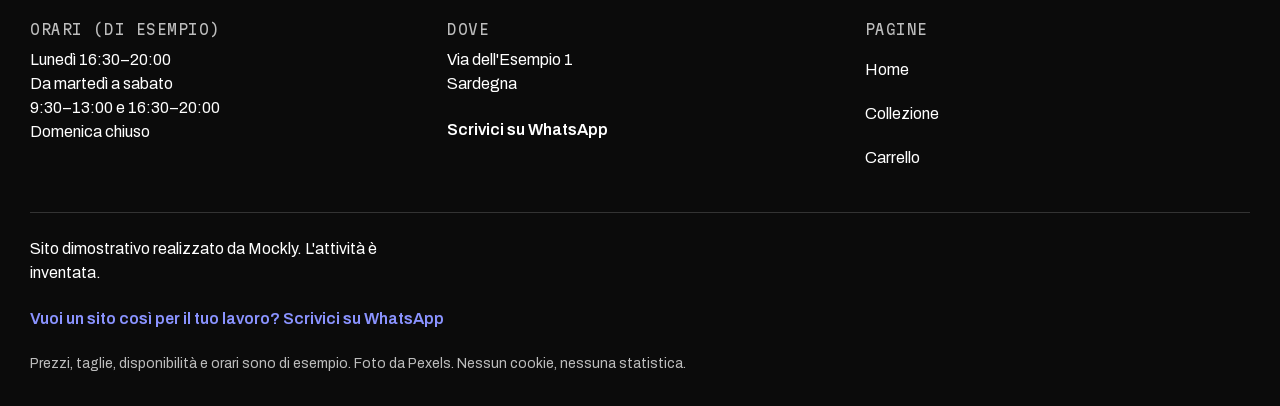
==== commit 4b47bce2: "Striscia 'Sito dimostrativo di Mockly' in cima a ogni pagina Co-Authored-By: Claude Opus 5.5 <norepl" ====
--- a/index.html
+++ b/index.html
@@ -26,6 +26,10 @@
 <script>document.documentElement.classList.add("js")</script>
 </head>
 <body data-page="home" class="has-thumbbar">
+<!-- Striscia Mockly: dice che questo è un sito dimostrativo -->
+<div class="mockly-demo-bar" role="note"><p>Sito dimostrativo di Mockly per una boutique: l'attività è inventata. <a href="https://mockly.it/">Vuoi un sito così?</a></p></div>
+<script>(function(){var b=document.currentScript.previousElementSibling,h=[];function pad(){var c=getComputedStyle(document.body),t=parseFloat(c.paddingTop)||0;b.style.margin="-"+t+"px -"+(parseFloat(c.paddingRight)||0)+"px "+t+"px -"+(parseFloat(c.paddingLeft)||0)+"px";}function find(){pad();h=[].filter.call(document.body.querySelectorAll("*"),function(e){if(e===b||b.contains(e))return false;if(e.hasAttribute("data-mockly-bar"))return true;var s=getComputedStyle(e);if(s.position!=="fixed"||s.top!=="0px")return false;var r=e.getBoundingClientRect();if(r.height>20&&r.height<innerHeight*.5&&r.width>innerWidth*.5){e.setAttribute("data-mockly-bar","");return true;}return false;});move();}function move(){var t=Math.max(0,b.offsetHeight-scrollY)+"px";h.forEach(function(e){e.style.top=t;});}addEventListener("load",find);addEventListener("resize",find);addEventListener("scroll",move,{passive:true});if(document.readyState!=="loading")find();else document.addEventListener("DOMContentLoaded",find);})();</script>
+<style>.mockly-demo-bar{position:relative;z-index:1;margin:0;padding:8px 16px;background:#16174F;color:#fff;font:500 13px/1.45 system-ui,-apple-system,"Segoe UI",Roboto,sans-serif;text-align:center;letter-spacing:0}.mockly-demo-bar p{margin:0;color:inherit;font:inherit}.mockly-demo-bar a{color:#7FC8D8;font-weight:600;text-decoration:underline;text-underline-offset:2px}.mockly-demo-bar a:focus-visible{outline:2px solid #7FC8D8;outline-offset:2px}</style>
 <a class="skip" href="#contenuto">Vai al contenuto</a>
 <header class="header">
   <a class="logo" href="index.html">Maestrale<span class="logo__mark" aria-hidden="true"></span></a>
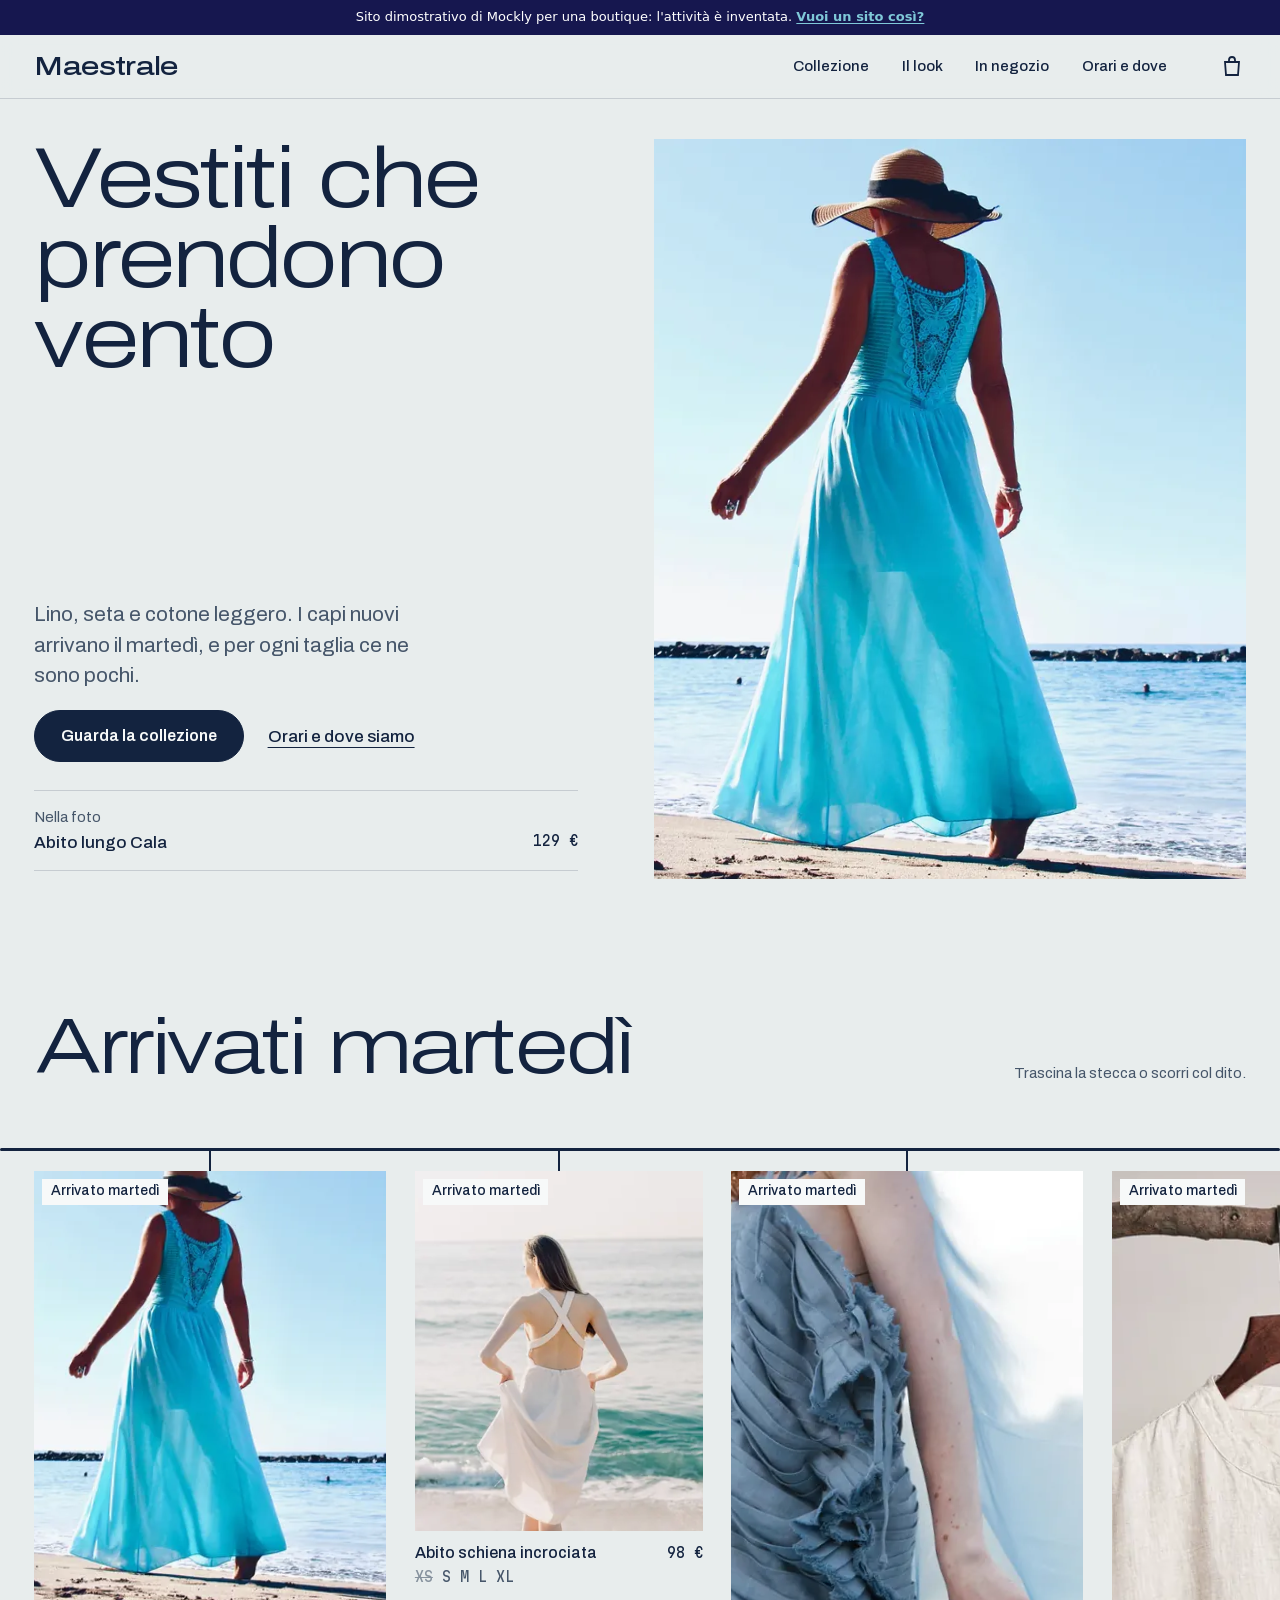
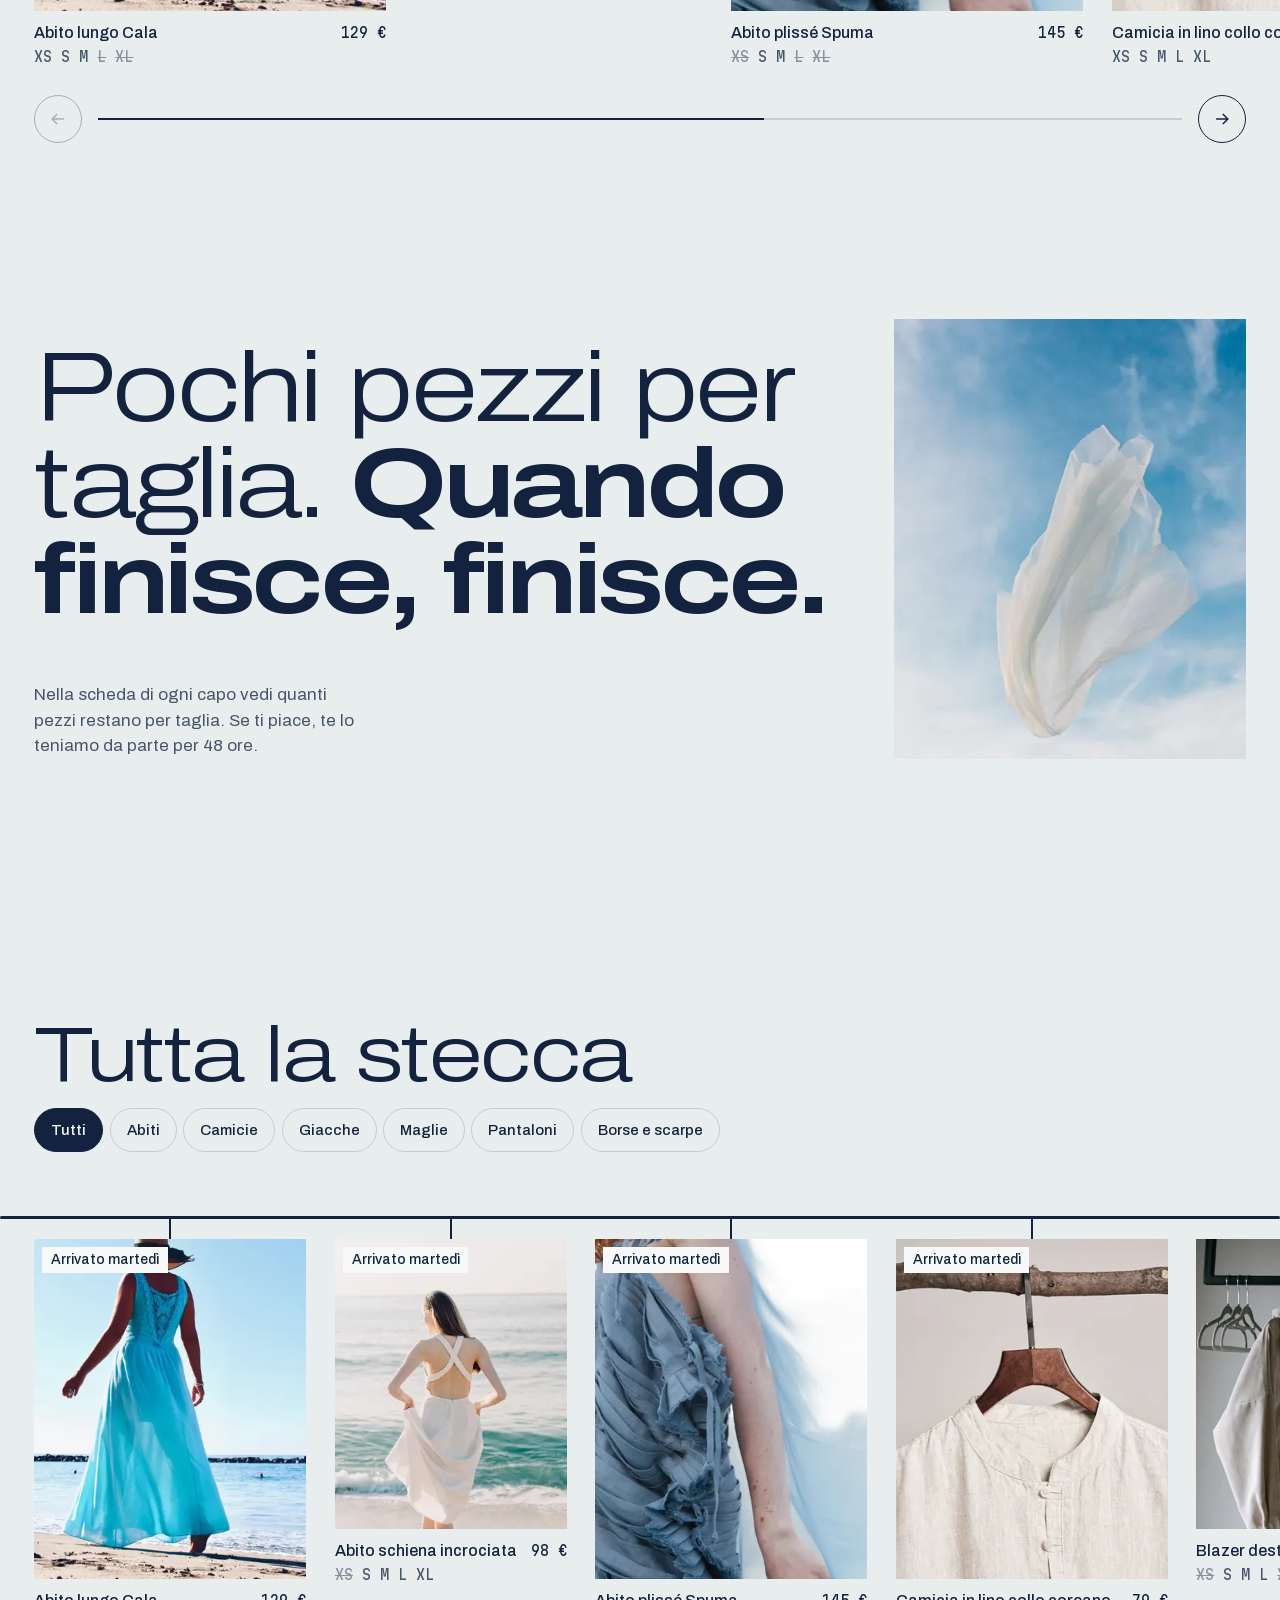
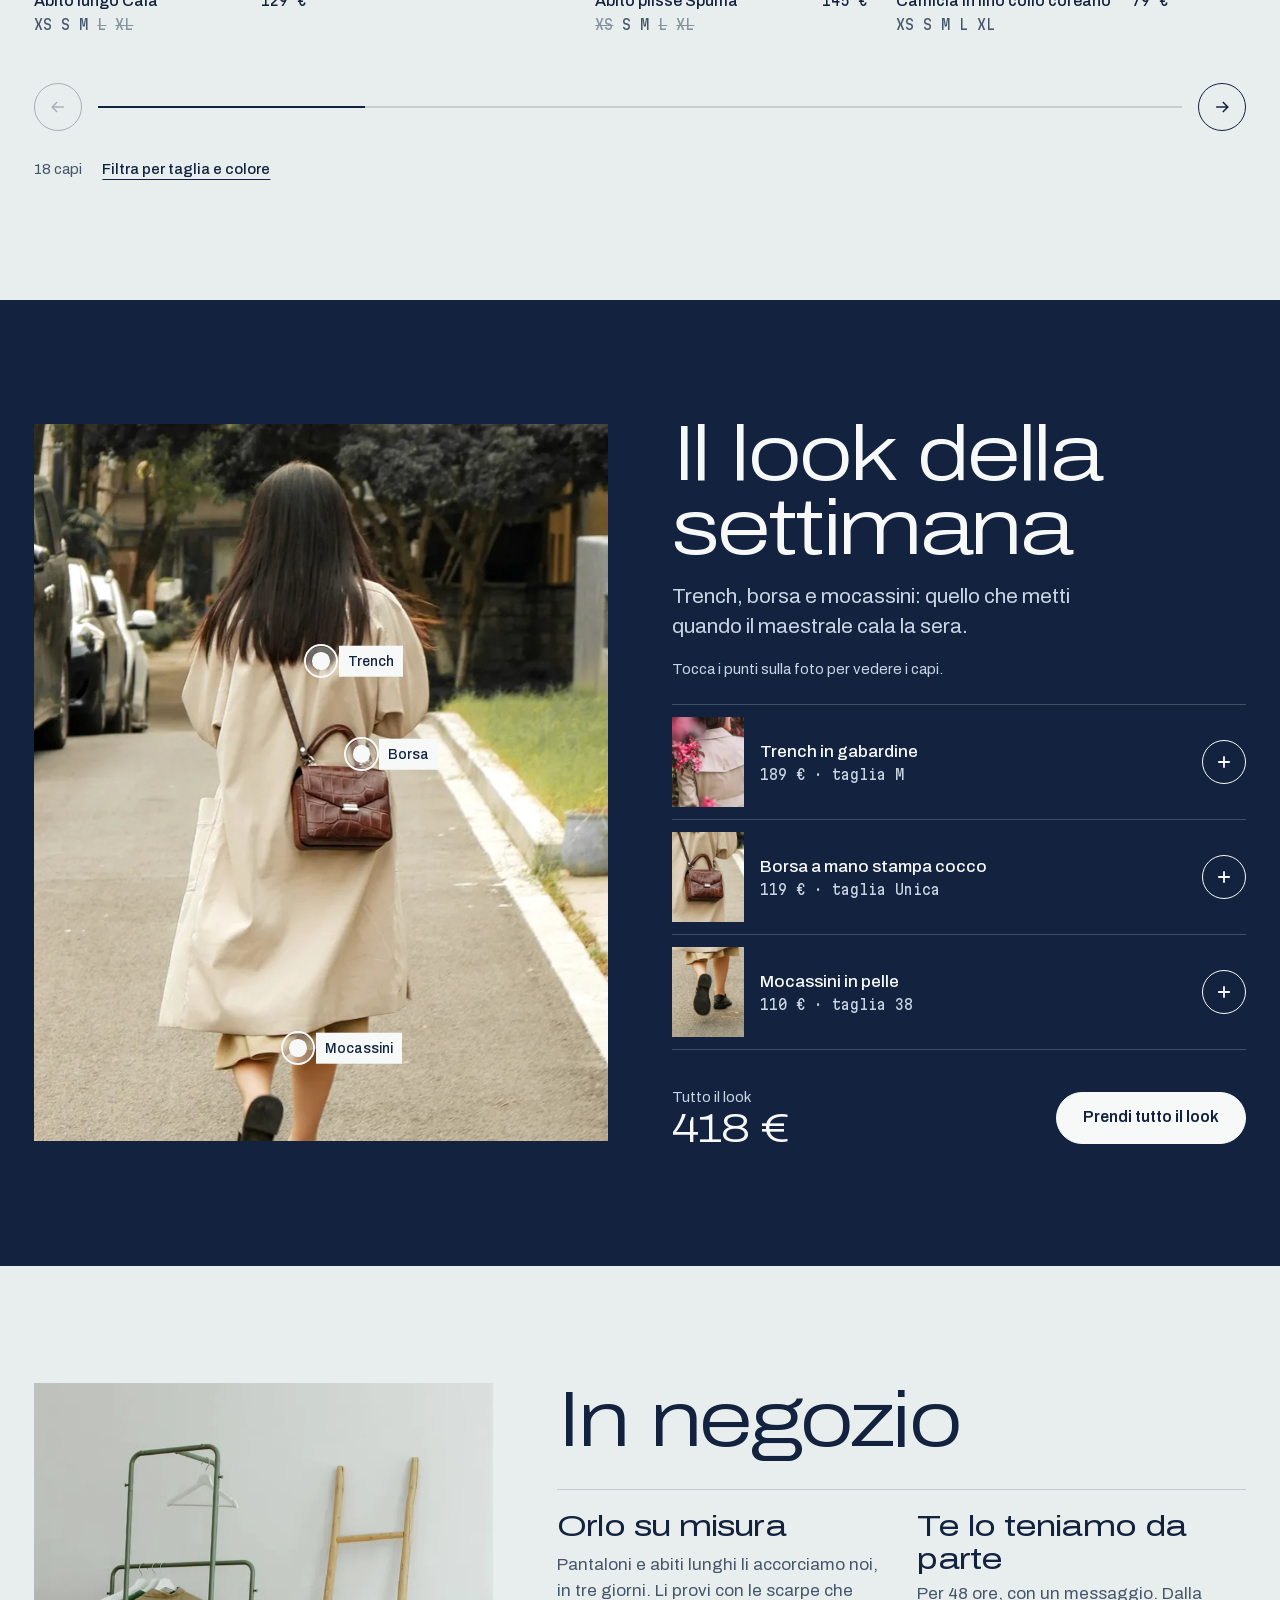
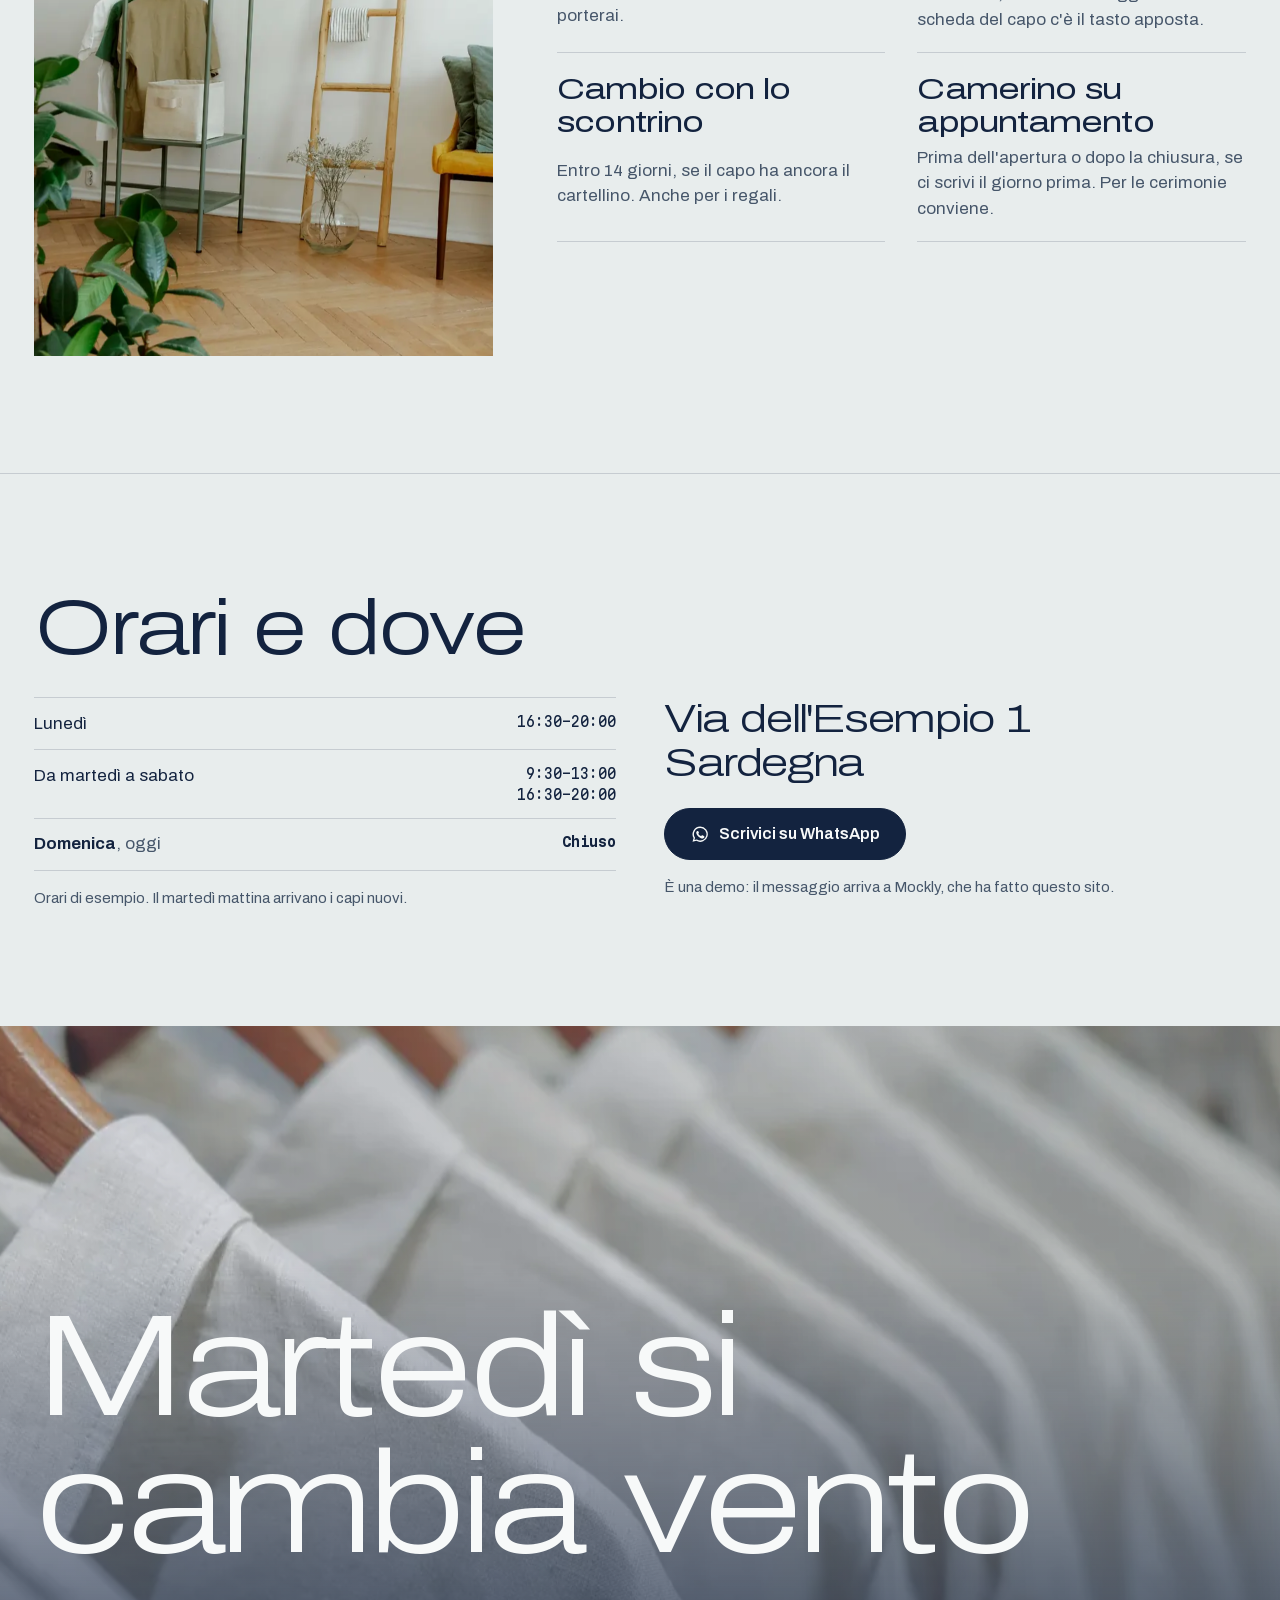
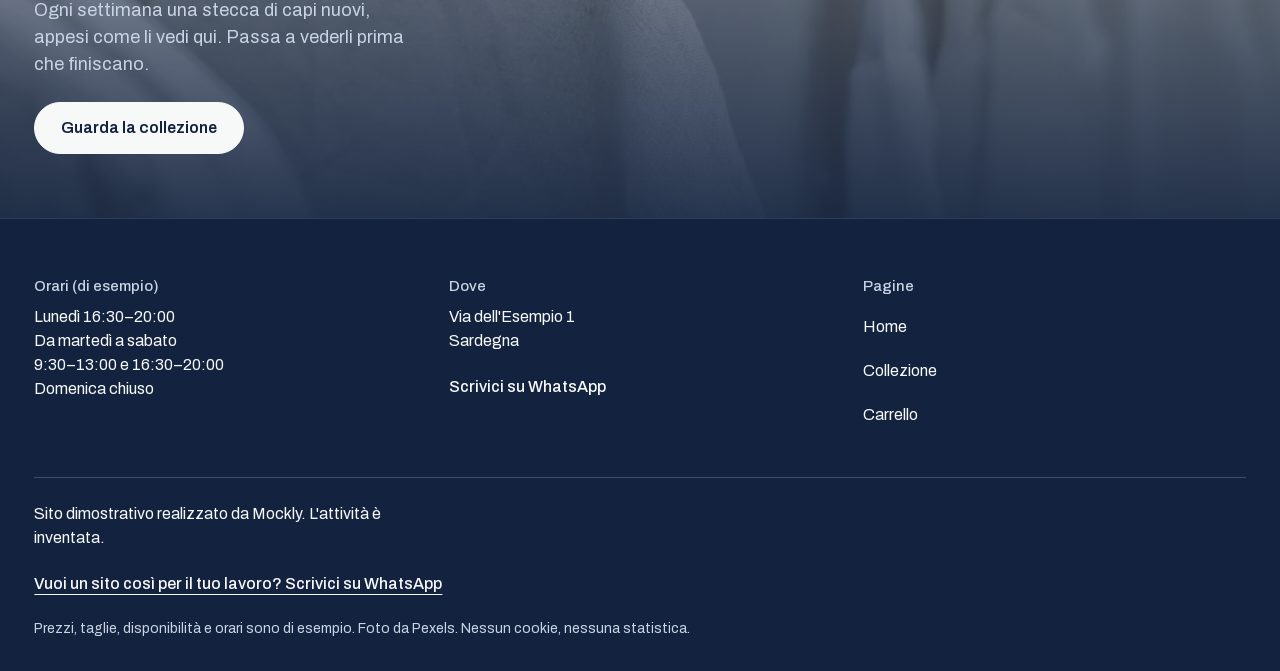
==== commit 71932964: "Maestrale: nuovo stile 'La stecca', con i capi che scorrono - Colori sale e blu notte, giallo solo p" ====
--- a/index.html
+++ b/index.html
@@ -21,8 +21,8 @@
 <link rel="apple-touch-icon" href="assets/img/apple-touch-icon.png">
 <link rel="manifest" href="site.webmanifest">
 <link rel="preload" href="assets/fonts/archivo-var.woff2" as="font" type="font/woff2" crossorigin>
-<link rel="preload" as="image" href="assets/img/eroe-800.webp" imagesrcset="assets/img/eroe-480.webp 480w, assets/img/eroe-800.webp 800w, assets/img/eroe-1200.webp 1200w, assets/img/eroe-1600.webp 1600w" imagesizes="(min-width: 64em) 50vw, 100vw" fetchpriority="high">
-<link rel="stylesheet" href="assets/css/style.css?v=1793733351">
+<link rel="preload" as="image" href="assets/img/eroe-800.webp" imagesrcset="assets/img/eroe-480.webp 480w, assets/img/eroe-800.webp 800w, assets/img/eroe-1200.webp 1200w, assets/img/eroe-1600.webp 1600w" imagesizes="(min-width: 64em) 44vw, 100vw" fetchpriority="high">
+<link rel="stylesheet" href="assets/css/style.css?v=1795119500">
 <script>document.documentElement.classList.add("js")</script>
 </head>
 <body data-page="home" class="has-thumbbar">
@@ -41,7 +41,7 @@
 </header>
 <div class="menu" id="menu" role="dialog" aria-modal="true" aria-label="Menu" inert data-inert-closed>
   <div class="menu__bar"><span class="eyebrow">Menu</span><button class="icon-btn" type="button" data-close aria-label="Chiudi il menu"><svg viewBox="0 0 24 24" fill="none" stroke="currentColor" stroke-width="2" aria-hidden="true"><path d="M5 5l14 14M19 5L5 19"/></svg></button></div>
-  <ul class="menu__list"><li><a href="collezione.html">Collezione<small>01</small></a></li><li><a href="index.html#look">Il look<small>02</small></a></li><li><a href="index.html#negozio">In negozio<small>03</small></a></li><li><a href="index.html#visita">Orari e dove<small>04</small></a></li></ul>
+  <ul class="menu__list"><li><a href="collezione.html">Collezione</a></li><li><a href="index.html#look">Il look</a></li><li><a href="index.html#negozio">In negozio</a></li><li><a href="index.html#visita">Orari e dove</a></li></ul>
   <div class="menu__foot">
     <p>Via dell'Esempio 1 · martedì arrivano i capi nuovi</p>
     <a class="btn" data-wa="[DEMO — sito dimostrativo di Mockly, la boutique Maestrale è inventata]\nCiao! Vorrei un'informazione sui capi." href="https://wa.me/393517578080"><svg viewBox="0 0 24 24" fill="currentColor" aria-hidden="true"><path d="M12 2a10 10 0 0 0-8.6 15.1L2 22l5-1.3A10 10 0 1 0 12 2zm0 18.2a8.2 8.2 0 0 1-4.2-1.2l-.3-.2-3 .8.8-2.9-.2-.3A8.2 8.2 0 1 1 12 20.2zm4.5-6.1c-.2-.1-1.5-.7-1.7-.8-.2-.1-.4-.1-.6.1l-.8 1c-.1.2-.3.2-.5.1a6.7 6.7 0 0 1-3.3-2.9c-.3-.4.3-.4.7-1.3.1-.2 0-.3 0-.4l-.8-1.8c-.2-.5-.4-.4-.6-.4h-.5a1 1 0 0 0-.7.3 3 3 0 0 0-.9 2.2 5.2 5.2 0 0 0 1.1 2.7 11.8 11.8 0 0 0 4.5 4c1.7.7 2.3.8 3.2.6.5-.1 1.5-.6 1.7-1.2.2-.6.2-1.1.2-1.2-.1-.1-.3-.2-.5-.3z"/></svg>Scrivici su WhatsApp</a>
@@ -50,63 +50,102 @@
 
 <main id="contenuto">
 
-  <!-- Prima schermata -->
+  <!-- Prima schermata: titolo grande, foto e due righe -->
   <section class="hero" aria-labelledby="titolo">
+    <h1 class="hero__title display" id="titolo"><span class="hl"><span>Vestiti che</span></span> <span class="hl"><span>prendono vento</span></span></h1>
     <div class="hero__media wind">
-      <img src="assets/img/eroe-800.webp" srcset="assets/img/eroe-480.webp 480w, assets/img/eroe-800.webp 800w, assets/img/eroe-1200.webp 1200w, assets/img/eroe-1600.webp 1600w" sizes="(min-width: 64em) 50vw, 100vw" width="1600" height="2000" alt="Una donna di spalle cammina in riva al mare con un abito lungo azzurro e il cappello, la gonna gonfiata dal vento" fetchpriority="high">
-    </div>
-    <a class="hero__tag" href="prodotto.html?id=abito-lungo-cala"><span>Nella foto: <b>Abito lungo Cala</b> · 129 €</span></a>
-    <h1 class="hero__title display" id="titolo"><span class="hl"><span>Vestiti</span></span><span class="hl"><span>che prendono</span></span><span class="hl"><span class="accent">vento.</span></span></h1>
+      <img src="assets/img/eroe-800.webp" srcset="assets/img/eroe-480.webp 480w, assets/img/eroe-800.webp 800w, assets/img/eroe-1200.webp 1200w, assets/img/eroe-1600.webp 1600w" sizes="(min-width: 64em) 44vw, 100vw" width="1600" height="2000" alt="Una donna di spalle cammina in riva al mare con un abito lungo azzurro e il cappello, la gonna gonfiata dal vento" fetchpriority="high">
+    </div>
     <div class="hero__body">
       <p class="lead">Lino, seta e cotone leggero. I capi nuovi arrivano il martedì, e per ogni taglia ce ne sono pochi.</p>
       <div class="hero__actions">
-        <a class="btn btn--accent" href="collezione.html">Guarda la collezione <svg viewBox="0 0 24 24" fill="none" stroke="currentColor" stroke-width="2" aria-hidden="true"><path d="M5 12h14M13 6l6 6-6 6"/></svg></a>
+        <a class="btn" href="collezione.html">Guarda la collezione</a>
         <a class="link" href="#visita">Orari e dove siamo</a>
       </div>
-    </div>
-  </section>
-
-  <!-- Arrivati martedì -->
-  <section class="section wrap" id="arrivi" aria-labelledby="t-arrivi">
-    <div class="section-head reveal">
-      <h2 class="display" id="t-arrivi">Arrivati<br>martedì</h2>
-      <a class="link" href="collezione.html">Tutti i 18 capi <svg viewBox="0 0 24 24" fill="none" stroke="currentColor" stroke-width="2" aria-hidden="true"><path d="M5 12h14M13 6l6 6-6 6"/></svg></a>
-    </div>
-    <ul class="grid">
-<li class="card card--big reveal" data-id="abito-schiena-incrociata" data-colore="bianco" data-taglie="S M L XL" data-prezzo="98" data-nuovo="1"><a class="card__link" href="prodotto.html?id=abito-schiena-incrociata"><div class="card__media wind"><img src="assets/img/abito-bianco-800.webp" srcset="assets/img/abito-bianco-400.webp 400w, assets/img/abito-bianco-800.webp 800w, assets/img/abito-bianco-1200.webp 1200w" sizes="(min-width: 90em) 40vw, (min-width: 64em) 50vw, (min-width: 48em) 66vw, 100vw" width="1200" height="1500" alt="Abito bianco con la schiena incrociata, indossato in riva al mare, visto di spalle" loading="lazy" decoding="async"><span class="card__badge">Arrivato martedì</span></div><div class="card__info"><h3 class="card__name">Abito schiena incrociata</h3><span class="card__price">98 €</span><p class="card__sizes"><span class="sr-only">Colore bianco. Taglie disponibili: S, M, L, XL</span><span aria-hidden="true"><s>XS</s> S M L XL</span></p></div></a></li>
-<li class="card reveal" data-id="camicia-lino-coreana" data-colore="bianco" data-taglie="XS S M L XL" data-prezzo="79" data-nuovo="1"><a class="card__link" href="prodotto.html?id=camicia-lino-coreana"><div class="card__media wind"><img src="assets/img/camicia-lino-800.webp" srcset="assets/img/camicia-lino-400.webp 400w, assets/img/camicia-lino-800.webp 800w, assets/img/camicia-lino-1200.webp 1200w" sizes="(min-width: 90em) 20vw, (min-width: 64em) 25vw, (min-width: 48em) 33vw, 50vw" width="1200" height="1500" alt="Camicia in lino color naturale con collo coreano, appesa a una gruccia di legno" loading="lazy" decoding="async"><img class="alt" src="assets/img/camicia-lino-2-800.webp" srcset="assets/img/camicia-lino-2-400.webp 400w, assets/img/camicia-lino-2-800.webp 800w, assets/img/camicia-lino-2-1200.webp 1200w" sizes="(min-width: 90em) 20vw, (min-width: 64em) 25vw, (min-width: 48em) 33vw, 50vw" width="1200" height="1500" alt="" loading="lazy" decoding="async"><span class="card__badge">Arrivato martedì</span></div><div class="card__info"><h3 class="card__name">Camicia in lino collo coreano</h3><span class="card__price">79 €</span><p class="card__sizes"><span class="sr-only">Colore bianco. Taglie disponibili: XS, S, M, L, XL</span><span aria-hidden="true">XS S M L XL</span></p></div></a></li>
-<li class="card reveal" data-id="foulard-seta-mimosa" data-colore="giallo" data-taglie="Unica" data-prezzo="45" data-nuovo="1"><a class="card__link" href="prodotto.html?id=foulard-seta-mimosa"><div class="card__media wind"><img src="assets/img/foulard-giallo-800.webp" srcset="assets/img/foulard-giallo-400.webp 400w, assets/img/foulard-giallo-800.webp 800w, assets/img/foulard-giallo-1200.webp 1200w" sizes="(min-width: 90em) 20vw, (min-width: 64em) 25vw, (min-width: 48em) 33vw, 50vw" width="1200" height="1500" alt="Foulard in seta giallo annodato su una camicia bianca" loading="lazy" decoding="async"><span class="card__badge card__badge--last">Ultimo pezzo</span></div><div class="card__info"><h3 class="card__name">Foulard in seta Mimosa</h3><span class="card__price">45 €</span><p class="card__sizes"><span class="sr-only">Colore giallo. Taglie disponibili: Unica</span><span aria-hidden="true">Unica</span></p></div></a></li>
-<li class="card reveal" data-id="abito-plisse-spuma" data-colore="azzurro" data-taglie="S M" data-prezzo="145" data-nuovo="1"><a class="card__link" href="prodotto.html?id=abito-plisse-spuma"><div class="card__media wind"><img src="assets/img/abito-plisse-800.webp" srcset="assets/img/abito-plisse-400.webp 400w, assets/img/abito-plisse-800.webp 800w, assets/img/abito-plisse-1200.webp 1200w" sizes="(min-width: 90em) 20vw, (min-width: 64em) 25vw, (min-width: 48em) 33vw, 50vw" width="1200" height="1500" alt="Dettaglio dell'abito plissé grigio azzurro con volant, indossato" loading="lazy" decoding="async"><span class="card__badge">Arrivato martedì</span></div><div class="card__info"><h3 class="card__name">Abito plissé Spuma</h3><span class="card__price">145 €</span><p class="card__sizes"><span class="sr-only">Colore azzurro. Taglie disponibili: S, M</span><span aria-hidden="true"><s>XS</s> S M <s>L</s> <s>XL</s></span></p></div></a></li>
-<li class="card reveal" data-id="pantalone-palazzo-foglie" data-colore="giallo" data-taglie="XS S L XL" data-prezzo="85" data-nuovo="0"><a class="card__link" href="prodotto.html?id=pantalone-palazzo-foglie"><div class="card__media wind"><img src="assets/img/palazzo-800.webp" srcset="assets/img/palazzo-400.webp 400w, assets/img/palazzo-800.webp 800w, assets/img/palazzo-1200.webp 1200w" sizes="(min-width: 90em) 20vw, (min-width: 64em) 25vw, (min-width: 48em) 33vw, 50vw" width="1200" height="1500" alt="Pantalone palazzo giallo con stampa di foglie, indossato, inquadrato dalla vita in giù" loading="lazy" decoding="async"></div><div class="card__info"><h3 class="card__name">Pantalone palazzo a foglie</h3><span class="card__price">85 €</span><p class="card__sizes"><span class="sr-only">Colore giallo. Taglie disponibili: XS, S, L, XL</span><span aria-hidden="true">XS S <s>M</s> L XL</span></p></div></a></li>
-<li class="card card--big reveal" data-id="maglione-trecce" data-colore="bianco" data-taglie="S M L" data-prezzo="99" data-nuovo="0"><a class="card__link" href="prodotto.html?id=maglione-trecce"><div class="card__media wind"><img src="assets/img/maglione-800.webp" srcset="assets/img/maglione-400.webp 400w, assets/img/maglione-800.webp 800w, assets/img/maglione-1200.webp 1200w" sizes="(min-width: 90em) 40vw, (min-width: 64em) 50vw, (min-width: 48em) 66vw, 100vw" width="1200" height="1500" alt="Pila di maglioni a trecce piegati, dal bianco al nocciola" loading="lazy" decoding="async"><img class="alt" src="assets/img/maglione-2-800.webp" srcset="assets/img/maglione-2-400.webp 400w, assets/img/maglione-2-800.webp 800w, assets/img/maglione-2-1200.webp 1200w" sizes="(min-width: 90em) 40vw, (min-width: 64em) 50vw, (min-width: 48em) 66vw, 100vw" width="1200" height="1500" alt="" loading="lazy" decoding="async"></div><div class="card__info"><h3 class="card__name">Maglione a trecce</h3><span class="card__price">99 €</span><p class="card__sizes"><span class="sr-only">Colore bianco. Taglie disponibili: S, M, L</span><span aria-hidden="true"><s>XS</s> S M L <s>XL</s></span></p></div></a></li>
-<li class="card reveal" data-id="chemisier-cintura" data-colore="blu" data-taglie="S M L XL" data-prezzo="115" data-nuovo="0"><a class="card__link" href="prodotto.html?id=chemisier-cintura"><div class="card__media wind"><img src="assets/img/chemisier-800.webp" srcset="assets/img/chemisier-400.webp 400w, assets/img/chemisier-800.webp 800w" sizes="(min-width: 90em) 20vw, (min-width: 64em) 25vw, (min-width: 48em) 33vw, 50vw" width="800" height="1000" alt="Abito chemisier blu con cintura su un manichino, davanti a un muro rosa" loading="lazy" decoding="async"></div><div class="card__info"><h3 class="card__name">Chemisier con cintura</h3><span class="card__price">115 €</span><p class="card__sizes"><span class="sr-only">Colore blu. Taglie disponibili: S, M, L, XL</span><span aria-hidden="true"><s>XS</s> S M L XL</span></p></div></a></li>
-<li class="card reveal" data-id="giacca-trapuntata" data-colore="salvia" data-taglie="S M L XL" data-prezzo="135" data-nuovo="0"><a class="card__link" href="prodotto.html?id=giacca-trapuntata"><div class="card__media wind"><img src="assets/img/trapuntata-800.webp" srcset="assets/img/trapuntata-400.webp 400w, assets/img/trapuntata-800.webp 800w, assets/img/trapuntata-1200.webp 1200w" sizes="(min-width: 90em) 20vw, (min-width: 64em) 25vw, (min-width: 48em) 33vw, 50vw" width="1200" height="1500" alt="Giacca trapuntata color salvia appoggiata sulle spalle, vista di spalle" loading="lazy" decoding="async"></div><div class="card__info"><h3 class="card__name">Giacca trapuntata</h3><span class="card__price">135 €</span><p class="card__sizes"><span class="sr-only">Colore salvia. Taglie disponibili: S, M, L, XL</span><span aria-hidden="true"><s>XS</s> S M L XL</span></p></div></a></li>
-<li class="card reveal" data-id="maglia-righe-cotone" data-colore="blu" data-taglie="XS S M L" data-prezzo="69" data-nuovo="0"><a class="card__link" href="prodotto.html?id=maglia-righe-cotone"><div class="card__media wind"><img src="assets/img/maglia-righe-800.webp" srcset="assets/img/maglia-righe-400.webp 400w, assets/img/maglia-righe-800.webp 800w" sizes="(min-width: 90em) 20vw, (min-width: 64em) 25vw, (min-width: 48em) 33vw, 50vw" width="800" height="1000" alt="Maglia a maglia grossa con righe blu e grigie, piegata su fondo bianco" loading="lazy" decoding="async"></div><div class="card__info"><h3 class="card__name">Maglia a righe in cotone</h3><span class="card__price">69 €</span><p class="card__sizes"><span class="sr-only">Colore blu. Taglie disponibili: XS, S, M, L</span><span aria-hidden="true">XS S M L <s>XL</s></span></p></div></a></li>
-<li class="card reveal" data-id="blazer-destrutturato" data-colore="sabbia" data-taglie="S M L" data-prezzo="169" data-nuovo="0"><a class="card__link" href="prodotto.html?id=blazer-destrutturato"><div class="card__media wind"><img src="assets/img/blazer-720.webp" srcset="assets/img/blazer-400.webp 400w, assets/img/blazer-720.webp 720w" sizes="(min-width: 90em) 20vw, (min-width: 64em) 25vw, (min-width: 48em) 33vw, 50vw" width="720" height="900" alt="Blazer color sabbia appeso a un appendiabiti nero su parete chiara" loading="lazy" decoding="async"></div><div class="card__info"><h3 class="card__name">Blazer destrutturato</h3><span class="card__price">169 €</span><p class="card__sizes"><span class="sr-only">Colore sabbia. Taglie disponibili: S, M, L</span><span aria-hidden="true"><s>XS</s> S M L <s>XL</s></span></p></div></a></li>
-    </ul>
-  </section>
-
-  <!-- Schermata quasi vuota -->
+      <a class="hero__tag" href="prodotto.html?id=abito-lungo-cala"><span>Nella foto</span><b>Abito lungo Cala</b><span class="hero__tag-price">129&nbsp;€</span></a>
+    </div>
+  </section>
+
+  <!-- Arrivati martedì: la prima stecca -->
+  <section class="shelf" id="arrivi" aria-labelledby="t-arrivi">
+    <div class="shelf__head wrap">
+      <h2 class="h2" id="t-arrivi">Arrivati martedì</h2>
+      <p class="shelf__note">Trascina la stecca o scorri col dito.</p>
+    </div>
+    <div class="rail" data-rail>
+      <ul class="rail__track" aria-label="Capi arrivati martedì">
+<li data-tipo="abiti" class="card" data-id="abito-lungo-cala" data-colore="azzurro" data-taglie="XS S M" data-prezzo="129" data-nuovo="1"><a class="card__link" href="prodotto.html?id=abito-lungo-cala"><div class="card__media wind"><img src="assets/img/abito-lungo-800.webp" srcset="assets/img/abito-lungo-400.webp 400w, assets/img/abito-lungo-800.webp 800w, assets/img/abito-lungo-1200.webp 1200w" sizes="(min-width: 64em) 24vw, (min-width: 48em) 36vw, 64vw" width="1200" height="1500" alt="Donna di spalle in riva al mare con l'abito lungo azzurro mosso dal vento" loading="lazy" decoding="async"><span class="card__badge">Arrivato martedì</span></div><div class="card__info"><h3 class="card__name">Abito lungo Cala</h3><span class="card__price">129 €</span><p class="card__sizes"><span class="sr-only">Colore azzurro. Taglie disponibili: XS, S, M</span><span aria-hidden="true">XS S M <s>L</s> <s>XL</s></span></p></div></a></li>
+<li data-tipo="abiti" class="card" data-id="abito-schiena-incrociata" data-colore="bianco" data-taglie="S M L XL" data-prezzo="98" data-nuovo="1"><a class="card__link" href="prodotto.html?id=abito-schiena-incrociata"><div class="card__media wind"><img src="assets/img/abito-bianco-800.webp" srcset="assets/img/abito-bianco-400.webp 400w, assets/img/abito-bianco-800.webp 800w, assets/img/abito-bianco-1200.webp 1200w" sizes="(min-width: 64em) 24vw, (min-width: 48em) 36vw, 64vw" width="1200" height="1500" alt="Abito bianco con la schiena incrociata, indossato in riva al mare, visto di spalle" loading="lazy" decoding="async"><span class="card__badge">Arrivato martedì</span></div><div class="card__info"><h3 class="card__name">Abito schiena incrociata</h3><span class="card__price">98 €</span><p class="card__sizes"><span class="sr-only">Colore bianco. Taglie disponibili: S, M, L, XL</span><span aria-hidden="true"><s>XS</s> S M L XL</span></p></div></a></li>
+<li data-tipo="abiti" class="card" data-id="abito-plisse-spuma" data-colore="azzurro" data-taglie="S M" data-prezzo="145" data-nuovo="1"><a class="card__link" href="prodotto.html?id=abito-plisse-spuma"><div class="card__media wind"><img src="assets/img/abito-plisse-800.webp" srcset="assets/img/abito-plisse-400.webp 400w, assets/img/abito-plisse-800.webp 800w, assets/img/abito-plisse-1200.webp 1200w" sizes="(min-width: 64em) 24vw, (min-width: 48em) 36vw, 64vw" width="1200" height="1500" alt="Dettaglio dell'abito plissé grigio azzurro con volant, indossato" loading="lazy" decoding="async"><span class="card__badge">Arrivato martedì</span></div><div class="card__info"><h3 class="card__name">Abito plissé Spuma</h3><span class="card__price">145 €</span><p class="card__sizes"><span class="sr-only">Colore azzurro. Taglie disponibili: S, M</span><span aria-hidden="true"><s>XS</s> S M <s>L</s> <s>XL</s></span></p></div></a></li>
+<li data-tipo="camicie" class="card" data-id="camicia-lino-coreana" data-colore="bianco" data-taglie="XS S M L XL" data-prezzo="79" data-nuovo="1"><a class="card__link" href="prodotto.html?id=camicia-lino-coreana"><div class="card__media wind"><img src="assets/img/camicia-lino-800.webp" srcset="assets/img/camicia-lino-400.webp 400w, assets/img/camicia-lino-800.webp 800w, assets/img/camicia-lino-1200.webp 1200w" sizes="(min-width: 64em) 24vw, (min-width: 48em) 36vw, 64vw" width="1200" height="1500" alt="Camicia in lino color naturale con collo coreano, appesa a una gruccia di legno" loading="lazy" decoding="async"><img class="alt" src="assets/img/camicia-lino-2-800.webp" srcset="assets/img/camicia-lino-2-400.webp 400w, assets/img/camicia-lino-2-800.webp 800w, assets/img/camicia-lino-2-1200.webp 1200w" sizes="(min-width: 64em) 24vw, (min-width: 48em) 36vw, 64vw" width="1200" height="1500" alt="" loading="lazy" decoding="async"><span class="card__badge">Arrivato martedì</span></div><div class="card__info"><h3 class="card__name">Camicia in lino collo coreano</h3><span class="card__price">79 €</span><p class="card__sizes"><span class="sr-only">Colore bianco. Taglie disponibili: XS, S, M, L, XL</span><span aria-hidden="true">XS S M L XL</span></p></div></a></li>
+<li data-tipo="accessori" class="card" data-id="foulard-seta-mimosa" data-colore="giallo" data-taglie="Unica" data-prezzo="45" data-nuovo="1"><a class="card__link" href="prodotto.html?id=foulard-seta-mimosa"><div class="card__media wind"><img src="assets/img/foulard-giallo-800.webp" srcset="assets/img/foulard-giallo-400.webp 400w, assets/img/foulard-giallo-800.webp 800w, assets/img/foulard-giallo-1200.webp 1200w" sizes="(min-width: 64em) 24vw, (min-width: 48em) 36vw, 64vw" width="1200" height="1500" alt="Foulard in seta giallo annodato su una camicia bianca" loading="lazy" decoding="async"><span class="card__badge card__badge--last">Ultimo pezzo</span></div><div class="card__info"><h3 class="card__name">Foulard in seta Mimosa</h3><span class="card__price">45 €</span><p class="card__sizes"><span class="sr-only">Colore giallo. Taglie disponibili: Unica</span><span aria-hidden="true">Unica</span></p></div></a></li>
+<li class="rail__end"><a href="collezione.html"><span>Tutti i 18 capi</span><svg viewBox="0 0 24 24" fill="none" stroke="currentColor" stroke-width="1.6" aria-hidden="true"><path d="M5 12h14M13 6l6 6-6 6"/></svg></a></li>
+      </ul>
+      <div class="rail__foot wrap">
+        <button class="rail__btn" type="button" data-dir="-1" aria-label="Capi precedenti"><svg viewBox="0 0 24 24" fill="none" stroke="currentColor" stroke-width="1.8" aria-hidden="true"><path d="M19 12H5M11 6l-6 6 6 6"/></svg></button>
+        <div class="rail__bar" aria-hidden="true"><span></span></div>
+        <button class="rail__btn" type="button" data-dir="1" aria-label="Capi successivi"><svg viewBox="0 0 24 24" fill="none" stroke="currentColor" stroke-width="1.8" aria-hidden="true"><path d="M5 12h14M13 6l6 6-6 6"/></svg></button>
+      </div>
+    </div>
+  </section>
+
+  <!-- Una frase sola -->
   <section class="still wrap" aria-label="Pochi pezzi per taglia">
-    <p class="still__text display reveal">Pochi pezzi per taglia. <em>Quando finisce, finisce.</em></p>
-    <div class="still__media wind reveal"><img src="assets/img/vento-800.webp" srcset="assets/img/vento-480.webp 480w, assets/img/vento-800.webp 800w, assets/img/vento-1200.webp 1200w" sizes="(min-width: 48em) 18rem, 42vw" width="1200" height="1500" alt="Un velo bianco portato dal vento nel cielo azzurro" loading="lazy" decoding="async"></div>
-    <p class="still__note reveal">Nelle schede vedi quanti pezzi restano per ogni taglia. Se ti piace un capo, te lo teniamo da parte per 48 ore.</p>
+    <p class="still__text reveal">Pochi pezzi per taglia. <b>Quando finisce, finisce.</b></p>
+    <div class="still__media wind reveal"><img src="assets/img/vento-800.webp" srcset="assets/img/vento-480.webp 480w, assets/img/vento-800.webp 800w, assets/img/vento-1200.webp 1200w" sizes="(min-width: 48em) 22rem, 48vw" width="1200" height="1500" alt="Un velo bianco portato dal vento nel cielo azzurro" loading="lazy" decoding="async"></div>
+    <p class="still__note reveal">Nella scheda di ogni capo vedi quanti pezzi restano per taglia. Se ti piace, te lo teniamo da parte per 48 ore.</p>
+  </section>
+
+  <!-- Tutta la collezione: la seconda stecca, con i tipi -->
+  <section class="shelf shelf--all" id="tutti" aria-labelledby="t-tutti">
+    <div class="shelf__head wrap">
+      <h2 class="h2" id="t-tutti">Tutta la stecca</h2>
+      <div class="kinds" role="group" aria-label="Mostra solo">
+        <button type="button" aria-pressed="true" data-kind="">Tutti</button><button type="button" aria-pressed="false" data-kind="abiti">Abiti</button><button type="button" aria-pressed="false" data-kind="camicie">Camicie</button><button type="button" aria-pressed="false" data-kind="giacche">Giacche</button><button type="button" aria-pressed="false" data-kind="maglie">Maglie</button><button type="button" aria-pressed="false" data-kind="pantaloni">Pantaloni</button><button type="button" aria-pressed="false" data-kind="accessori">Borse e scarpe</button>
+      </div>
+    </div>
+    <div class="rail rail--small" data-rail>
+      <ul class="rail__track" aria-label="Tutti i capi" id="stecca">
+<li data-tipo="abiti" class="card" data-id="abito-lungo-cala" data-colore="azzurro" data-taglie="XS S M" data-prezzo="129" data-nuovo="1"><a class="card__link" href="prodotto.html?id=abito-lungo-cala"><div class="card__media wind"><img src="assets/img/abito-lungo-800.webp" srcset="assets/img/abito-lungo-400.webp 400w, assets/img/abito-lungo-800.webp 800w, assets/img/abito-lungo-1200.webp 1200w" sizes="(min-width: 64em) 24vw, (min-width: 48em) 36vw, 64vw" width="1200" height="1500" alt="Donna di spalle in riva al mare con l'abito lungo azzurro mosso dal vento" loading="lazy" decoding="async"><span class="card__badge">Arrivato martedì</span></div><div class="card__info"><h3 class="card__name">Abito lungo Cala</h3><span class="card__price">129 €</span><p class="card__sizes"><span class="sr-only">Colore azzurro. Taglie disponibili: XS, S, M</span><span aria-hidden="true">XS S M <s>L</s> <s>XL</s></span></p></div></a></li>
+<li data-tipo="abiti" class="card" data-id="abito-schiena-incrociata" data-colore="bianco" data-taglie="S M L XL" data-prezzo="98" data-nuovo="1"><a class="card__link" href="prodotto.html?id=abito-schiena-incrociata"><div class="card__media wind"><img src="assets/img/abito-bianco-800.webp" srcset="assets/img/abito-bianco-400.webp 400w, assets/img/abito-bianco-800.webp 800w, assets/img/abito-bianco-1200.webp 1200w" sizes="(min-width: 64em) 24vw, (min-width: 48em) 36vw, 64vw" width="1200" height="1500" alt="Abito bianco con la schiena incrociata, indossato in riva al mare, visto di spalle" loading="lazy" decoding="async"><span class="card__badge">Arrivato martedì</span></div><div class="card__info"><h3 class="card__name">Abito schiena incrociata</h3><span class="card__price">98 €</span><p class="card__sizes"><span class="sr-only">Colore bianco. Taglie disponibili: S, M, L, XL</span><span aria-hidden="true"><s>XS</s> S M L XL</span></p></div></a></li>
+<li data-tipo="abiti" class="card" data-id="abito-plisse-spuma" data-colore="azzurro" data-taglie="S M" data-prezzo="145" data-nuovo="1"><a class="card__link" href="prodotto.html?id=abito-plisse-spuma"><div class="card__media wind"><img src="assets/img/abito-plisse-800.webp" srcset="assets/img/abito-plisse-400.webp 400w, assets/img/abito-plisse-800.webp 800w, assets/img/abito-plisse-1200.webp 1200w" sizes="(min-width: 64em) 24vw, (min-width: 48em) 36vw, 64vw" width="1200" height="1500" alt="Dettaglio dell'abito plissé grigio azzurro con volant, indossato" loading="lazy" decoding="async"><span class="card__badge">Arrivato martedì</span></div><div class="card__info"><h3 class="card__name">Abito plissé Spuma</h3><span class="card__price">145 €</span><p class="card__sizes"><span class="sr-only">Colore azzurro. Taglie disponibili: S, M</span><span aria-hidden="true"><s>XS</s> S M <s>L</s> <s>XL</s></span></p></div></a></li>
+<li data-tipo="camicie" class="card" data-id="camicia-lino-coreana" data-colore="bianco" data-taglie="XS S M L XL" data-prezzo="79" data-nuovo="1"><a class="card__link" href="prodotto.html?id=camicia-lino-coreana"><div class="card__media wind"><img src="assets/img/camicia-lino-800.webp" srcset="assets/img/camicia-lino-400.webp 400w, assets/img/camicia-lino-800.webp 800w, assets/img/camicia-lino-1200.webp 1200w" sizes="(min-width: 64em) 24vw, (min-width: 48em) 36vw, 64vw" width="1200" height="1500" alt="Camicia in lino color naturale con collo coreano, appesa a una gruccia di legno" loading="lazy" decoding="async"><img class="alt" src="assets/img/camicia-lino-2-800.webp" srcset="assets/img/camicia-lino-2-400.webp 400w, assets/img/camicia-lino-2-800.webp 800w, assets/img/camicia-lino-2-1200.webp 1200w" sizes="(min-width: 64em) 24vw, (min-width: 48em) 36vw, 64vw" width="1200" height="1500" alt="" loading="lazy" decoding="async"><span class="card__badge">Arrivato martedì</span></div><div class="card__info"><h3 class="card__name">Camicia in lino collo coreano</h3><span class="card__price">79 €</span><p class="card__sizes"><span class="sr-only">Colore bianco. Taglie disponibili: XS, S, M, L, XL</span><span aria-hidden="true">XS S M L XL</span></p></div></a></li>
+<li data-tipo="giacche" class="card" data-id="blazer-destrutturato" data-colore="sabbia" data-taglie="S M L" data-prezzo="169" data-nuovo="0"><a class="card__link" href="prodotto.html?id=blazer-destrutturato"><div class="card__media wind"><img src="assets/img/blazer-720.webp" srcset="assets/img/blazer-400.webp 400w, assets/img/blazer-720.webp 720w" sizes="(min-width: 64em) 24vw, (min-width: 48em) 36vw, 64vw" width="720" height="900" alt="Blazer color sabbia appeso a un appendiabiti nero su parete chiara" loading="lazy" decoding="async"></div><div class="card__info"><h3 class="card__name">Blazer destrutturato</h3><span class="card__price">169 €</span><p class="card__sizes"><span class="sr-only">Colore sabbia. Taglie disponibili: S, M, L</span><span aria-hidden="true"><s>XS</s> S M L <s>XL</s></span></p></div></a></li>
+<li data-tipo="camicie" class="card" data-id="camicia-giacca-cotone" data-colore="sabbia" data-taglie="XS S M L XL" data-prezzo="89" data-nuovo="0"><a class="card__link" href="prodotto.html?id=camicia-giacca-cotone"><div class="card__media wind"><img src="assets/img/overshirt-800.webp" srcset="assets/img/overshirt-400.webp 400w, assets/img/overshirt-800.webp 800w, assets/img/overshirt-1200.webp 1200w" sizes="(min-width: 64em) 24vw, (min-width: 48em) 36vw, 64vw" width="1200" height="1500" alt="Camicia giacca color cammello appesa accanto a una camicia chiara" loading="lazy" decoding="async"></div><div class="card__info"><h3 class="card__name">Camicia giacca in cotone</h3><span class="card__price">89 €</span><p class="card__sizes"><span class="sr-only">Colore sabbia. Taglie disponibili: XS, S, M, L, XL</span><span aria-hidden="true">XS S M L XL</span></p></div></a></li>
+<li data-tipo="maglie" class="card" data-id="maglia-righe-cotone" data-colore="blu" data-taglie="XS S M L" data-prezzo="69" data-nuovo="0"><a class="card__link" href="prodotto.html?id=maglia-righe-cotone"><div class="card__media wind"><img src="assets/img/maglia-righe-800.webp" srcset="assets/img/maglia-righe-400.webp 400w, assets/img/maglia-righe-800.webp 800w" sizes="(min-width: 64em) 24vw, (min-width: 48em) 36vw, 64vw" width="800" height="1000" alt="Maglia a maglia grossa con righe blu e grigie, piegata su fondo bianco" loading="lazy" decoding="async"></div><div class="card__info"><h3 class="card__name">Maglia a righe in cotone</h3><span class="card__price">69 €</span><p class="card__sizes"><span class="sr-only">Colore blu. Taglie disponibili: XS, S, M, L</span><span aria-hidden="true">XS S M L <s>XL</s></span></p></div></a></li>
+<li data-tipo="abiti" class="card" data-id="chemisier-cintura" data-colore="blu" data-taglie="S M L XL" data-prezzo="115" data-nuovo="0"><a class="card__link" href="prodotto.html?id=chemisier-cintura"><div class="card__media wind"><img src="assets/img/chemisier-800.webp" srcset="assets/img/chemisier-400.webp 400w, assets/img/chemisier-800.webp 800w" sizes="(min-width: 64em) 24vw, (min-width: 48em) 36vw, 64vw" width="800" height="1000" alt="Abito chemisier blu con cintura su un manichino, davanti a un muro rosa" loading="lazy" decoding="async"></div><div class="card__info"><h3 class="card__name">Chemisier con cintura</h3><span class="card__price">115 €</span><p class="card__sizes"><span class="sr-only">Colore blu. Taglie disponibili: S, M, L, XL</span><span aria-hidden="true"><s>XS</s> S M L XL</span></p></div></a></li>
+<li data-tipo="accessori" class="card" data-id="foulard-seta-grafico" data-colore="arancio" data-taglie="Unica" data-prezzo="49" data-nuovo="0"><a class="card__link" href="prodotto.html?id=foulard-seta-grafico"><div class="card__media wind"><img src="assets/img/foulard-800.webp" srcset="assets/img/foulard-400.webp 400w, assets/img/foulard-800.webp 800w, assets/img/foulard-1200.webp 1200w" sizes="(min-width: 64em) 24vw, (min-width: 48em) 36vw, 64vw" width="1200" height="1500" alt="Foulard in seta con stampa grafica arancio, blu e nera, annodato" loading="lazy" decoding="async"></div><div class="card__info"><h3 class="card__name">Foulard in seta, stampa grafica</h3><span class="card__price">49 €</span><p class="card__sizes"><span class="sr-only">Colore arancio. Taglie disponibili: Unica</span><span aria-hidden="true">Unica</span></p></div></a></li>
+<li data-tipo="accessori" class="card" data-id="foulard-seta-mimosa" data-colore="giallo" data-taglie="Unica" data-prezzo="45" data-nuovo="1"><a class="card__link" href="prodotto.html?id=foulard-seta-mimosa"><div class="card__media wind"><img src="assets/img/foulard-giallo-800.webp" srcset="assets/img/foulard-giallo-400.webp 400w, assets/img/foulard-giallo-800.webp 800w, assets/img/foulard-giallo-1200.webp 1200w" sizes="(min-width: 64em) 24vw, (min-width: 48em) 36vw, 64vw" width="1200" height="1500" alt="Foulard in seta giallo annodato su una camicia bianca" loading="lazy" decoding="async"><span class="card__badge card__badge--last">Ultimo pezzo</span></div><div class="card__info"><h3 class="card__name">Foulard in seta Mimosa</h3><span class="card__price">45 €</span><p class="card__sizes"><span class="sr-only">Colore giallo. Taglie disponibili: Unica</span><span aria-hidden="true">Unica</span></p></div></a></li>
+<li data-tipo="pantaloni" class="card" data-id="pantalone-palazzo-foglie" data-colore="giallo" data-taglie="XS S L XL" data-prezzo="85" data-nuovo="0"><a class="card__link" href="prodotto.html?id=pantalone-palazzo-foglie"><div class="card__media wind"><img src="assets/img/palazzo-800.webp" srcset="assets/img/palazzo-400.webp 400w, assets/img/palazzo-800.webp 800w, assets/img/palazzo-1200.webp 1200w" sizes="(min-width: 64em) 24vw, (min-width: 48em) 36vw, 64vw" width="1200" height="1500" alt="Pantalone palazzo giallo con stampa di foglie, indossato, inquadrato dalla vita in giù" loading="lazy" decoding="async"></div><div class="card__info"><h3 class="card__name">Pantalone palazzo a foglie</h3><span class="card__price">85 €</span><p class="card__sizes"><span class="sr-only">Colore giallo. Taglie disponibili: XS, S, L, XL</span><span aria-hidden="true">XS S <s>M</s> L XL</span></p></div></a></li>
+<li data-tipo="giacche" class="card" data-id="trench-gabardine" data-colore="sabbia" data-taglie="XS S M L" data-prezzo="189" data-nuovo="0"><a class="card__link" href="prodotto.html?id=trench-gabardine"><div class="card__media wind"><img src="assets/img/trench-800.webp" srcset="assets/img/trench-400.webp 400w, assets/img/trench-800.webp 800w, assets/img/trench-1200.webp 1200w" sizes="(min-width: 64em) 24vw, (min-width: 48em) 36vw, 64vw" width="1200" height="1500" alt="Trench color sabbia indossato, visto di spalle fra rami in fiore" loading="lazy" decoding="async"></div><div class="card__info"><h3 class="card__name">Trench in gabardine</h3><span class="card__price">189 €</span><p class="card__sizes"><span class="sr-only">Colore sabbia. Taglie disponibili: XS, S, M, L</span><span aria-hidden="true">XS S M L <s>XL</s></span></p></div></a></li>
+<li data-tipo="giacche" class="card" data-id="giacca-trapuntata" data-colore="salvia" data-taglie="S M L XL" data-prezzo="135" data-nuovo="0"><a class="card__link" href="prodotto.html?id=giacca-trapuntata"><div class="card__media wind"><img src="assets/img/trapuntata-800.webp" srcset="assets/img/trapuntata-400.webp 400w, assets/img/trapuntata-800.webp 800w, assets/img/trapuntata-1200.webp 1200w" sizes="(min-width: 64em) 24vw, (min-width: 48em) 36vw, 64vw" width="1200" height="1500" alt="Giacca trapuntata color salvia appoggiata sulle spalle, vista di spalle" loading="lazy" decoding="async"></div><div class="card__info"><h3 class="card__name">Giacca trapuntata</h3><span class="card__price">135 €</span><p class="card__sizes"><span class="sr-only">Colore salvia. Taglie disponibili: S, M, L, XL</span><span aria-hidden="true"><s>XS</s> S M L XL</span></p></div></a></li>
+<li data-tipo="pantaloni" class="card" data-id="pantalone-gessato" data-colore="nero" data-taglie="XS S M L XL" data-prezzo="89" data-nuovo="0"><a class="card__link" href="prodotto.html?id=pantalone-gessato"><div class="card__media wind"><img src="assets/img/pantalone-righe-800.webp" srcset="assets/img/pantalone-righe-400.webp 400w, assets/img/pantalone-righe-800.webp 800w" sizes="(min-width: 64em) 24vw, (min-width: 48em) 36vw, 64vw" width="800" height="1000" alt="Pantalone nero gessato a vita alta con una mano in tasca" loading="lazy" decoding="async"></div><div class="card__info"><h3 class="card__name">Pantalone gessato</h3><span class="card__price">89 €</span><p class="card__sizes"><span class="sr-only">Colore nero. Taglie disponibili: XS, S, M, L, XL</span><span aria-hidden="true">XS S M L XL</span></p></div></a></li>
+<li data-tipo="camicie" class="card" data-id="camicia-righe-sottili" data-colore="grigio" data-taglie="XS S M L" data-prezzo="75" data-nuovo="0"><a class="card__link" href="prodotto.html?id=camicia-righe-sottili"><div class="card__media wind"><img src="assets/img/camicia-righe-800.webp" srcset="assets/img/camicia-righe-400.webp 400w, assets/img/camicia-righe-800.webp 800w" sizes="(min-width: 64em) 24vw, (min-width: 48em) 36vw, 64vw" width="800" height="1000" alt="Mani che abbottonano una camicia a righe sottili" loading="lazy" decoding="async"></div><div class="card__info"><h3 class="card__name">Camicia a righe sottili</h3><span class="card__price">75 €</span><p class="card__sizes"><span class="sr-only">Colore grigio. Taglie disponibili: XS, S, M, L</span><span aria-hidden="true">XS S M L <s>XL</s></span></p></div></a></li>
+<li data-tipo="maglie" class="card" data-id="maglione-trecce" data-colore="bianco" data-taglie="S M L" data-prezzo="99" data-nuovo="0"><a class="card__link" href="prodotto.html?id=maglione-trecce"><div class="card__media wind"><img src="assets/img/maglione-800.webp" srcset="assets/img/maglione-400.webp 400w, assets/img/maglione-800.webp 800w, assets/img/maglione-1200.webp 1200w" sizes="(min-width: 64em) 24vw, (min-width: 48em) 36vw, 64vw" width="1200" height="1500" alt="Pila di maglioni a trecce piegati, dal bianco al nocciola" loading="lazy" decoding="async"><img class="alt" src="assets/img/maglione-2-800.webp" srcset="assets/img/maglione-2-400.webp 400w, assets/img/maglione-2-800.webp 800w, assets/img/maglione-2-1200.webp 1200w" sizes="(min-width: 64em) 24vw, (min-width: 48em) 36vw, 64vw" width="1200" height="1500" alt="" loading="lazy" decoding="async"></div><div class="card__info"><h3 class="card__name">Maglione a trecce</h3><span class="card__price">99 €</span><p class="card__sizes"><span class="sr-only">Colore bianco. Taglie disponibili: S, M, L</span><span aria-hidden="true"><s>XS</s> S M L <s>XL</s></span></p></div></a></li>
+<li data-tipo="accessori" class="card" data-id="borsa-cocco" data-colore="marrone" data-taglie="Unica" data-prezzo="119" data-nuovo="0"><a class="card__link" href="prodotto.html?id=borsa-cocco"><div class="card__media wind"><img src="assets/img/borsa-400.webp" srcset="assets/img/borsa-400.webp 400w" sizes="(min-width: 64em) 24vw, (min-width: 48em) 36vw, 64vw" width="400" height="500" alt="Borsa a mano marrone stampa cocco portata a tracolla su un trench" loading="lazy" decoding="async"></div><div class="card__info"><h3 class="card__name">Borsa a mano stampa cocco</h3><span class="card__price">119 €</span><p class="card__sizes"><span class="sr-only">Colore marrone. Taglie disponibili: Unica</span><span aria-hidden="true">Unica</span></p></div></a></li>
+<li data-tipo="accessori" class="card" data-id="mocassini-pelle" data-colore="nero" data-taglie="37 38 39" data-prezzo="110" data-nuovo="0"><a class="card__link" href="prodotto.html?id=mocassini-pelle"><div class="card__media wind"><img src="assets/img/mocassini-400.webp" srcset="assets/img/mocassini-400.webp 400w" sizes="(min-width: 64em) 24vw, (min-width: 48em) 36vw, 64vw" width="400" height="500" alt="Mocassini neri in pelle mentre si cammina" loading="lazy" decoding="async"></div><div class="card__info"><h3 class="card__name">Mocassini in pelle</h3><span class="card__price">110 €</span><p class="card__sizes"><span class="sr-only">Colore nero. Taglie disponibili: 37, 38, 39</span><span aria-hidden="true">37 38 39 <s>40</s></span></p></div></a></li>
+      </ul>
+      <div class="rail__foot wrap">
+        <button class="rail__btn" type="button" data-dir="-1" aria-label="Capi precedenti"><svg viewBox="0 0 24 24" fill="none" stroke="currentColor" stroke-width="1.8" aria-hidden="true"><path d="M19 12H5M11 6l-6 6 6 6"/></svg></button>
+        <div class="rail__bar" aria-hidden="true"><span></span></div>
+        <button class="rail__btn" type="button" data-dir="1" aria-label="Capi successivi"><svg viewBox="0 0 24 24" fill="none" stroke="currentColor" stroke-width="1.8" aria-hidden="true"><path d="M5 12h14M13 6l6 6-6 6"/></svg></button>
+      </div>
+    </div>
+    <p class="shelf__more wrap" aria-live="polite"><span id="stecca-n">18 capi</span><a class="link" href="collezione.html">Filtra per taglia e colore</a></p>
   </section>
 
   <!-- Il look della settimana -->
-  <section class="section look wrap" id="look" aria-labelledby="t-look">
-    <div class="section-head reveal">
-      <h2 class="display" id="t-look">Il look<br>della settimana</h2>
-    </div>
-    <div class="look__grid">
-      <div class="look__photo reveal">
+  <section class="look" id="look" aria-labelledby="t-look">
+    <div class="look__grid wrap">
+      <div class="look__photo">
         <div class="wind"><img src="assets/img/look-800.webp" srcset="assets/img/look-480.webp 480w, assets/img/look-800.webp 800w, assets/img/look-1200.webp 1200w" sizes="(min-width: 48em) 45vw, 100vw" width="1200" height="1500" alt="Una donna di spalle cammina per strada con trench color sabbia, borsa marrone a tracolla e mocassini neri" loading="lazy" decoding="async"></div>
         <button class="hotspot" type="button" data-id="trench-gabardine" aria-pressed="false" style="left:50%;top:33%"><span class="sr-only">Mostra </span><span class="hotspot__label">Trench</span></button><button class="hotspot" type="button" data-id="borsa-cocco" aria-pressed="false" style="left:57%;top:46%"><span class="sr-only">Mostra </span><span class="hotspot__label">Borsa</span></button><button class="hotspot" type="button" data-id="mocassini-pelle" aria-pressed="false" style="left:46%;top:87%"><span class="sr-only">Mostra </span><span class="hotspot__label">Mocassini</span></button>
       </div>
-      <div class="reveal">
+      <div class="look__side">
+        <h2 class="h2" id="t-look">Il look della settimana</h2>
         <p class="lead">Trench, borsa e mocassini: quello che metti quando il maestrale cala la sera.</p>
         <p class="look__hint">Tocca i punti sulla foto per vedere i capi.</p>
-        <ul class="look__list" style="margin-top:1.5rem"><li class="look__item" data-id="trench-gabardine"><div class="look__thumb wind"><img src="assets/img/trench-800.webp" srcset="assets/img/trench-400.webp 400w, assets/img/trench-800.webp 800w, assets/img/trench-1200.webp 1200w" sizes="72px" width="1200" height="1500" alt="" loading="lazy" decoding="async"></div>
+        <ul class="look__list"><li class="look__item" data-id="trench-gabardine"><div class="look__thumb wind"><img src="assets/img/trench-800.webp" srcset="assets/img/trench-400.webp 400w, assets/img/trench-800.webp 800w, assets/img/trench-1200.webp 1200w" sizes="72px" width="1200" height="1500" alt="" loading="lazy" decoding="async"></div>
           <p class="look__name"><a href="prodotto.html?id=trench-gabardine">Trench in gabardine</a><span class="look__price">189 € · taglia M</span></p>
           <button class="look__add" type="button" aria-label="Aggiungi Trench in gabardine al carrello"><svg viewBox="0 0 24 24" fill="none" stroke="currentColor" stroke-width="2.2" aria-hidden="true"><path d="M12 5v14M5 12h14"/></svg></button></li><li class="look__item" data-id="borsa-cocco"><div class="look__thumb wind"><img src="assets/img/borsa-400.webp" srcset="assets/img/borsa-400.webp 400w" sizes="72px" width="400" height="500" alt="" loading="lazy" decoding="async"></div>
           <p class="look__name"><a href="prodotto.html?id=borsa-cocco">Borsa a mano stampa cocco</a><span class="look__price">119 € · taglia Unica</span></p>
@@ -120,31 +159,33 @@
 
   <!-- Servizi in negozio -->
   <section class="section wrap" id="negozio" aria-labelledby="t-negozio">
-    <div class="section-head reveal"><h2 class="display" id="t-negozio">In negozio</h2></div>
     <div class="services">
-      <ol class="services__list">
-        <li class="reveal"><h3>Orlo su misura</h3><p>Pantaloni e abiti lunghi li accorciamo noi, in tre giorni. Li provi con le scarpe che porterai.</p></li>
-        <li class="reveal"><h3>Te lo teniamo da parte</h3><p>Per 48 ore, con un messaggio. Dalla scheda del capo c'è il tasto apposta.</p></li>
-        <li class="reveal"><h3>Cambio con lo scontrino</h3><p>Entro 14 giorni, se il capo ha ancora il cartellino. Anche per i regali.</p></li>
-        <li class="reveal"><h3>Camerino su appuntamento</h3><p>Prima dell'apertura o dopo la chiusura, se ci scrivi il giorno prima. Per le cerimonie conviene.</p></li>
-      </ol>
-      <div class="services__media wind reveal"><img src="assets/img/negozio-800.webp" srcset="assets/img/negozio-480.webp 480w, assets/img/negozio-800.webp 800w, assets/img/negozio-1200.webp 1200w" sizes="(min-width: 48em) 35vw, 100vw" width="1200" height="1500" alt="Un appendiabiti in metallo con pochi capi chiari, una scala di legno e piante, in una stanza luminosa" loading="lazy" decoding="async"></div>
+      <div class="services__media wind reveal"><img src="assets/img/negozio-800.webp" srcset="assets/img/negozio-480.webp 480w, assets/img/negozio-800.webp 800w, assets/img/negozio-1200.webp 1200w" sizes="(min-width: 48em) 38vw, 100vw" width="1200" height="1500" alt="Un appendiabiti in metallo con pochi capi chiari, una scala di legno e piante, in una stanza luminosa" loading="lazy" decoding="async"></div>
+      <div>
+        <h2 class="h2" id="t-negozio">In negozio</h2>
+        <ul class="services__list">
+          <li class="reveal"><h3>Orlo su misura</h3><p>Pantaloni e abiti lunghi li accorciamo noi, in tre giorni. Li provi con le scarpe che porterai.</p></li>
+          <li class="reveal"><h3>Te lo teniamo da parte</h3><p>Per 48 ore, con un messaggio. Dalla scheda del capo c'è il tasto apposta.</p></li>
+          <li class="reveal"><h3>Cambio con lo scontrino</h3><p>Entro 14 giorni, se il capo ha ancora il cartellino. Anche per i regali.</p></li>
+          <li class="reveal"><h3>Camerino su appuntamento</h3><p>Prima dell'apertura o dopo la chiusura, se ci scrivi il giorno prima. Per le cerimonie conviene.</p></li>
+        </ul>
+      </div>
     </div>
   </section>
 
   <!-- Orari e dove -->
   <section class="section wrap visit" id="visita" aria-labelledby="t-visita">
+    <h2 class="h2" id="t-visita">Orari e dove</h2>
     <div class="visit__grid">
-      <h2 class="visit__big display reveal" id="t-visita">Orari<br>e dove</h2>
-      <div class="reveal">
+      <div>
         <ul class="hours" aria-label="Orari di esempio">
           <li data-day="1"><span>Lunedì</span><span>16:30–20:00</span></li>
-          <li data-day="2,3,4,5,6"><span>Mar–Sab</span><span>9:30–13:00<br>16:30–20:00</span></li>
+          <li data-day="2,3,4,5,6"><span>Da martedì a sabato</span><span>9:30–13:00<br>16:30–20:00</span></li>
           <li data-day="0"><span>Domenica</span><span>Chiuso</span></li>
         </ul>
         <p class="visit__note">Orari di esempio. Il martedì mattina arrivano i capi nuovi.</p>
       </div>
-      <div class="reveal">
+      <div>
         <p class="address">Via dell'Esempio 1<br>Sardegna</p>
         <a class="btn" data-wa="[DEMO — sito dimostrativo di Mockly, la boutique Maestrale è inventata]\nCiao! Vorrei un'informazione sui capi." href="https://wa.me/393517578080"><svg viewBox="0 0 24 24" fill="currentColor" aria-hidden="true"><path d="M12 2a10 10 0 0 0-8.6 15.1L2 22l5-1.3A10 10 0 1 0 12 2zm0 18.2a8.2 8.2 0 0 1-4.2-1.2l-.3-.2-3 .8.8-2.9-.2-.3A8.2 8.2 0 1 1 12 20.2zm4.5-6.1c-.2-.1-1.5-.7-1.7-.8-.2-.1-.4-.1-.6.1l-.8 1c-.1.2-.3.2-.5.1a6.7 6.7 0 0 1-3.3-2.9c-.3-.4.3-.4.7-1.3.1-.2 0-.3 0-.4l-.8-1.8c-.2-.5-.4-.4-.6-.4h-.5a1 1 0 0 0-.7.3 3 3 0 0 0-.9 2.2 5.2 5.2 0 0 0 1.1 2.7 11.8 11.8 0 0 0 4.5 4c1.7.7 2.3.8 3.2.6.5-.1 1.5-.6 1.7-1.2.2-.6.2-1.1.2-1.2-.1-.1-.3-.2-.5-.3z"/></svg>Scrivici su WhatsApp</a>
         <p class="visit__note">È una demo: il messaggio arriva a Mockly, che ha fatto questo sito.</p>
@@ -156,9 +197,9 @@
   <section class="finale" aria-labelledby="t-fine">
     <div class="finale__media wind"><img src="assets/img/arrivi-800.webp" srcset="assets/img/arrivi-480.webp 480w, assets/img/arrivi-800.webp 800w, assets/img/arrivi-1200.webp 1200w" sizes="100vw" width="1200" height="1500" alt="" loading="lazy" decoding="async"></div>
     <div class="finale__body">
-      <h2 class="finale__title display" id="t-fine">Martedì<br><span class="accent">si cambia</span><br>vento.</h2>
+      <h2 class="finale__title display" id="t-fine">Martedì si cambia vento</h2>
       <p>Ogni settimana una stecca di capi nuovi, appesi come li vedi qui. Passa a vederli prima che finiscano.</p>
-      <a class="btn btn--light" href="collezione.html" style="justify-self:start">Guarda la collezione <svg viewBox="0 0 24 24" fill="none" stroke="currentColor" stroke-width="2" aria-hidden="true"><path d="M5 12h14M13 6l6 6-6 6"/></svg></a>
+      <a class="btn btn--light" href="collezione.html">Guarda la collezione</a>
     </div>
   </section>
 </main>
@@ -177,7 +218,8 @@
 <div class="scrim" aria-hidden="true"></div>
 <div class="toast" aria-live="polite"></div>
 <div class="thumbbar"></div>
-<script src="assets/js/data.js?v=1793733351"></script>
-<script src="assets/js/main.js?v=1793733351"></script>
+<script src="assets/js/data.js?v=1795119500"></script>
+<script src="assets/js/main.js?v=1795119500"></script>
 </body>
 </html>
+
--- a/assets/css/style.css
+++ b/assets/css/style.css
@@ -1,4 +1,5 @@
-/* Maestrale — demo di Mockly. Bianco, nero e un solo blu; Archivo stretto per i titoli. */
+/* Maestrale — demo di Mockly. Sale, blu notte e un giallo per gli ultimi pezzi.
+   Archivo largo e leggero per i titoli, Martian Mono solo per prezzi e taglie. */
 
 @font-face {
   font-family: "Archivo";
@@ -16,23 +17,22 @@
 }
 
 :root {
-  --ink: #0B0B0B;
-  --paper: #FFFFFF;
-  --soft: #F4F4F2;
-  --line: #E2E2DF;
-  --muted: #5E5E5E;
-  --accent: #2433FF;
-  --accent-ink: #FFFFFF;
-  --accent-on-dark: #8A93FF;
-  --danger: #C4122F;
-
-  --f-display: "Archivo", "Arial Narrow", sans-serif;
+  --salt: #E8EDED;
+  --paper: #F7F9F9;
+  --ink: #13233F;
+  --ink-2: #24395F;
+  --muted: #46566A;
+  --line: rgba(19, 35, 63, .16);
+  --soft: #D9E0E1;
+  --sun: #E9B824;
+  --on-dark: #C9D4E3;
+  --danger: #A8102B;
+
   --f-body: "Archivo", system-ui, sans-serif;
   --f-mono: "Martian Mono", ui-monospace, monospace;
 
-  --gutter: clamp(1rem, 0.6rem + 1.6vw, 2.5rem);
+  --gutter: clamp(1rem, .55rem + 2vw, 3rem);
   --header: 3.5rem;
-  --radius: 0;
   --ease: cubic-bezier(.2, .7, .1, 1);
   --ease-out: cubic-bezier(.16, 1, .3, 1);
 }
@@ -41,13 +41,8 @@
 html { -webkit-text-size-adjust: 100%; text-size-adjust: 100%; scroll-padding-top: calc(var(--header) + 1rem); }
 html, body { overflow-x: clip; }
 body {
-  margin: 0;
-  background: var(--paper);
-  color: var(--ink);
-  font-family: var(--f-body);
-  font-size: 1.0625rem;
-  line-height: 1.5;
-  font-stretch: 100%;
+  margin: 0; background: var(--salt); color: var(--ink);
+  font-family: var(--f-body); font-size: 1.0625rem; line-height: 1.5; font-stretch: 100%;
   -webkit-font-smoothing: antialiased;
 }
 body.is-locked { overflow: hidden; }
@@ -57,378 +52,341 @@
 button { cursor: pointer; }
 h1, h2, h3, p, ul, ol, figure, dl, dd { margin: 0; }
 ul, ol { padding: 0; list-style: none; }
-:focus-visible { outline: 3px solid var(--accent); outline-offset: 3px; }
-.sr-only {
-  position: absolute !important; width: 1px; height: 1px; padding: 0; margin: -1px;
-  overflow: hidden; clip: rect(0 0 0 0); white-space: nowrap; border: 0;
-}
-.skip {
-  position: absolute; left: 1rem; top: -4rem; z-index: 100;
-  background: var(--ink); color: var(--paper); padding: .75rem 1rem; text-decoration: none;
-}
+:focus-visible { outline: 3px solid var(--ink); outline-offset: 3px; }
+.sr-only { position: absolute !important; width: 1px; height: 1px; padding: 0; margin: -1px; overflow: hidden; clip: rect(0 0 0 0); white-space: nowrap; border: 0; }
+.skip { position: absolute; left: 1rem; top: -4rem; z-index: 100; background: var(--ink); color: var(--paper); padding: .75rem 1rem; text-decoration: none; }
 .skip:focus { top: 1rem; }
 
 /* ---------- Tipografia ---------- */
-.display {
-  font-family: var(--f-display);
-  font-stretch: 62%;
-  font-weight: 800;
-  text-transform: uppercase;
-  line-height: .84;
-  letter-spacing: -.005em;
-}
-.mono {
-  font-family: var(--f-mono);
-  font-stretch: 87.5%;
-  font-size: .875rem;
-  letter-spacing: .02em;
-  text-transform: uppercase;
-}
-.eyebrow { font-family: var(--f-mono); font-stretch: 87.5%; font-size: .875rem; text-transform: uppercase; letter-spacing: .04em; }
-.accent { color: var(--accent); }
-.nowrap { white-space: nowrap; }
-.lead { font-size: 1.1875rem; line-height: 1.45; max-width: 34ch; text-wrap: pretty; }
+.display, .h2 {
+  font-family: var(--f-body); font-stretch: 125%; font-weight: 300;
+  line-height: .95; letter-spacing: -.045em; text-wrap: balance;
+}
+.h2 { font-size: clamp(2.125rem, 1.2rem + 4.6vw, 5.5rem); }
+.display b, .h2 b, .still__text b { font-weight: 650; }
+.eyebrow { font-size: .9375rem; font-weight: 500; color: var(--muted); }
+.lead { font-size: clamp(1.0625rem, .95rem + .5vw, 1.3125rem); line-height: 1.45; max-width: 34ch; text-wrap: pretty; color: var(--muted); }
 .muted { color: var(--muted); }
 
 /* ---------- Bottoni ---------- */
 .btn {
   display: inline-flex; align-items: center; justify-content: center; gap: .6rem;
-  min-height: 3.25rem; padding: 0 1.35rem;
-  border: 2px solid var(--ink); background: var(--ink); color: var(--paper);
-  font-family: var(--f-display); font-stretch: 75%; font-weight: 700; font-size: 1.125rem;
-  text-transform: uppercase; letter-spacing: .02em; text-decoration: none; text-align: center; line-height: 1.1;
+  min-height: 3.25rem; padding: 0 1.6rem; border-radius: 999px;
+  border: 1.5px solid var(--ink); background: var(--ink); color: var(--paper);
+  font-weight: 600; font-size: 1rem; text-decoration: none; text-align: center; line-height: 1.15;
   transition: transform .12s var(--ease), background-color .2s, color .2s, border-color .2s;
   -webkit-tap-highlight-color: transparent;
 }
-.btn:hover { background: var(--accent); border-color: var(--accent); }
+.btn:hover { background: var(--ink-2); border-color: var(--ink-2); }
 .btn:active { transform: scale(.97); }
-.btn--accent { background: var(--accent); border-color: var(--accent); color: var(--accent-ink); }
-.btn--accent:hover { background: var(--ink); border-color: var(--ink); }
+.btn--accent { background: var(--ink); }
 .btn--ghost { background: transparent; color: var(--ink); }
-.btn--ghost:hover { background: var(--ink); border-color: var(--ink); color: var(--paper); }
+.btn--ghost:hover { background: var(--ink); color: var(--paper); }
 .btn--light { background: var(--paper); border-color: var(--paper); color: var(--ink); }
-.btn--light:hover { background: var(--accent); border-color: var(--accent); color: var(--accent-ink); }
+.btn--light:hover { background: var(--sun); border-color: var(--sun); color: var(--ink); }
 .btn--block { width: 100%; }
 .btn svg { width: 1.15em; height: 1.15em; flex: none; }
-.btn[disabled], .btn[aria-disabled="true"] { opacity: .45; pointer-events: none; }
+.btn[disabled], .btn[aria-disabled="true"] { opacity: .5; pointer-events: none; }
 .link {
   display: inline-flex; align-items: center; gap: .4rem; min-height: 2.75rem;
-  font-weight: 600; text-decoration: underline; text-decoration-thickness: 2px; text-underline-offset: .25em;
-}
-.link:hover { color: var(--accent); }
+  font-weight: 500; text-decoration: underline; text-decoration-thickness: 1px; text-underline-offset: .3em;
+}
+.link:hover { text-decoration-thickness: 2px; }
 .link svg { width: 1.1em; height: 1.1em; flex: none; }
-.section-head .link { white-space: nowrap; }
 
 /* ---------- Intestazione ---------- */
 .header {
-  position: fixed; inset: 0 0 auto 0; z-index: 50;
-  height: var(--header);
+  position: sticky; top: 0; z-index: 50; height: var(--header);
   display: flex; align-items: center; justify-content: space-between; gap: 1rem;
   padding: 0 calc(var(--gutter) - .5rem) 0 var(--gutter);
-  background: rgba(255, 255, 255, .94);
+  background: rgba(232, 237, 237, .92);
   -webkit-backdrop-filter: blur(10px); backdrop-filter: blur(10px);
   border-bottom: 1px solid var(--line);
 }
 .logo {
   display: inline-flex; align-items: center; min-height: 2.75rem;
-  font-family: var(--f-display); font-stretch: 62%; font-weight: 900; font-size: 1.875rem;
-  letter-spacing: .01em; text-transform: uppercase; text-decoration: none; line-height: 1;
-}
-.logo__mark { display: inline-block; width: .5em; height: .1em; background: var(--accent); margin-left: .12em; align-self: flex-end; margin-bottom: .32em; }
+  font-stretch: 125%; font-weight: 500; font-size: 1.375rem; letter-spacing: -.03em; text-decoration: none; line-height: 1;
+}
+.logo__mark { display: none; }
 .nav { display: none; }
 .header__tools { display: flex; align-items: center; gap: .25rem; }
 .icon-btn {
-  position: relative;
-  display: inline-flex; align-items: center; justify-content: center; gap: .45rem;
+  position: relative; display: inline-flex; align-items: center; justify-content: center; gap: .45rem;
   min-width: 2.75rem; min-height: 2.75rem; padding: 0 .5rem;
-  border: 0; background: none; text-decoration: none;
-  font-family: var(--f-mono); font-stretch: 87.5%; font-size: .875rem; text-transform: uppercase;
-  -webkit-tap-highlight-color: transparent;
-  transition: transform .12s var(--ease);
+  border: 0; background: none; text-decoration: none; font-size: .9375rem; font-weight: 500;
+  -webkit-tap-highlight-color: transparent; transition: transform .12s var(--ease);
 }
 .icon-btn:active { transform: scale(.92); }
 .icon-btn svg { width: 1.5rem; height: 1.5rem; }
 .cart-count {
-  display: inline-grid; place-items: center; min-width: 1.5rem; height: 1.5rem; padding: 0 .35rem;
-  background: var(--ink); color: var(--paper); font-size: .875rem; font-family: var(--f-mono);
-}
-.cart-count[data-n="0"] { background: transparent; color: var(--ink); border: 1px solid var(--ink); }
+  position: absolute; top: .2rem; right: 0; min-width: 1.2rem; height: 1.2rem; padding: 0 .25rem; border-radius: 999px;
+  display: grid; place-items: center; background: var(--ink); color: var(--paper);
+  font-family: var(--f-mono); font-size: .6875rem; line-height: 1;
+}
+.cart-count[data-n="0"] { display: none; }
 .is-bump { animation: bump .45s var(--ease-out); }
-@keyframes bump { 0% { transform: scale(1); } 35% { transform: scale(1.3) rotate(-6deg); } 100% { transform: scale(1); } }
-
-/* Menu: scende dall'alto, sotto resta un velo da toccare per chiudere */
+@keyframes bump { 40% { transform: scale(1.35); } }
+
+/* Menu: scende dall'alto */
 .menu {
-  position: fixed; inset: 0 0 auto 0; z-index: 60;
-  max-height: 100svh; overflow-y: auto;
-  display: grid; gap: 1.5rem;
-  background: var(--accent); color: var(--accent-ink);
-  padding: 0 var(--gutter) max(1.5rem, env(safe-area-inset-bottom));
-  transform: translateY(-101%);
-  transition: transform .45s var(--ease-out), visibility 0s .45s;
-  visibility: hidden;
-  overscroll-behavior: contain;
+  position: fixed; inset: 0 0 auto 0; z-index: 60; max-height: 100svh; overflow: auto;
+  background: var(--ink); color: var(--paper);
+  padding: 0 calc(var(--gutter) - .5rem) max(1.5rem, env(safe-area-inset-bottom)) var(--gutter);
+  transform: translateY(-102%); visibility: hidden;
+  transition: transform .4s var(--ease-out), visibility 0s .4s;
 }
 .menu.is-open { transform: none; visibility: visible; transition: transform .45s var(--ease-out); }
-.menu__bar { display: flex; justify-content: space-between; align-items: center; height: var(--header); margin-right: -.5rem; }
-.menu__list { display: grid; gap: .25rem; padding-top: .5rem; }
+.menu__bar { display: flex; justify-content: space-between; align-items: center; height: var(--header); }
+.menu__bar .eyebrow { color: var(--on-dark); }
+.menu__list { display: grid; padding: .5rem 0 2rem; }
 .menu__list a {
-  display: flex; align-items: baseline; justify-content: space-between; gap: 1rem;
-  min-height: 3rem; text-decoration: none;
-  font-family: var(--f-display); font-stretch: 62%; font-weight: 800; text-transform: uppercase;
-  font-size: clamp(3.25rem, 2rem + 8vw, 6rem); line-height: .95;
-  opacity: 0; transform: translateY(1.2rem);
-  transition: opacity .3s, transform .45s var(--ease-out);
+  display: flex; align-items: center; min-height: 3.5rem; text-decoration: none;
+  font-stretch: 125%; font-weight: 300; font-size: clamp(2rem, 1.4rem + 4vw, 3.5rem); letter-spacing: -.04em; line-height: 1.05;
+  opacity: 0; transform: translateY(-.5rem); transition: opacity .3s, transform .4s var(--ease-out);
 }
 .menu.is-open .menu__list a { opacity: 1; transform: none; }
-.menu.is-open .menu__list li:nth-child(2) a { transition-delay: .05s; }
-.menu.is-open .menu__list li:nth-child(3) a { transition-delay: .1s; }
-.menu.is-open .menu__list li:nth-child(4) a { transition-delay: .15s; }
-.menu__list a small { font-family: var(--f-mono); font-size: .875rem; font-weight: 400; letter-spacing: .04em; }
-.menu__list a[aria-current="page"] { text-decoration: underline; text-decoration-thickness: .06em; text-underline-offset: .1em; }
-.menu__foot { display: grid; gap: .5rem; font-size: 1rem; }
-.menu__foot .btn { background: var(--paper); border-color: var(--paper); color: var(--ink); }
+.menu.is-open .menu__list li:nth-child(2) a { transition-delay: .04s; }
+.menu.is-open .menu__list li:nth-child(3) a { transition-delay: .08s; }
+.menu.is-open .menu__list li:nth-child(4) a { transition-delay: .12s; }
+.menu__list a small { display: none; }
+.menu__list a[aria-current="page"] { text-decoration: underline; text-decoration-thickness: 2px; text-underline-offset: .15em; }
+.menu__foot { display: grid; gap: .75rem; font-size: 1rem; color: var(--on-dark); }
+.menu__foot .btn { background: var(--paper); border-color: var(--paper); color: var(--ink); justify-self: start; }
 
 /* ---------- Barra in basso (azione col pollice) ---------- */
 .thumbbar {
   position: fixed; left: 0; right: 0; bottom: 0; z-index: 40;
   padding: .6rem var(--gutter) max(.6rem, env(safe-area-inset-bottom));
-  display: flex; gap: .5rem;
-  pointer-events: none;
-  transform: translateY(110%);
-  transition: transform .35s var(--ease-out);
+  display: flex; gap: .5rem; pointer-events: none;
+  transform: translateY(120%); transition: transform .35s var(--ease-out);
 }
 .thumbbar.is-visible { transform: none; }
-.thumbbar > * { pointer-events: auto; flex: 1; box-shadow: 0 6px 24px rgba(0, 0, 0, .18); }
+.thumbbar > * { pointer-events: auto; flex: 1; box-shadow: 0 6px 24px rgba(19, 35, 63, .22); }
 .thumbbar.is-empty { display: none; }
 .thumbbar .btn--ghost { background: var(--paper); }
-.has-thumbbar .footer { padding-bottom: calc(5rem + env(safe-area-inset-bottom)); }
+.has-thumbbar .footer { padding-bottom: calc(5.5rem + env(safe-area-inset-bottom)); }
 
 /* ---------- Strutture comuni ---------- */
-main { display: block; padding-top: var(--header); }
 .wrap { padding-inline: var(--gutter); }
-.section { padding-block: clamp(3.5rem, 2rem + 6vw, 7.5rem); }
-.section-head {
-  display: flex; flex-wrap: wrap; align-items: end; justify-content: space-between; gap: .75rem 1.5rem;
-  margin-bottom: clamp(1.5rem, 1rem + 2vw, 3rem);
-}
-.section-head h2 { font-size: clamp(3.5rem, 2rem + 9vw, 9.5rem); }
+.section { padding-block: clamp(4rem, 2.5rem + 6vw, 8.5rem); }
 
 /* Comparsa allo scroll: nasconde solo se c'è JavaScript */
-.js .reveal { opacity: 0; transform: translateY(2rem); transition: opacity .8s var(--ease), transform 1s var(--ease-out); }
+.js .reveal { opacity: 0; transform: translateY(1.5rem); transition: opacity .8s var(--ease), transform 1s var(--ease-out); }
 .js .reveal.is-in { opacity: 1; transform: none; }
 
 /* Vento sulle foto: il contenitore taglia, l'immagine si piega dall'alto come su una gruccia */
 .wind { overflow: hidden; background: var(--soft); }
-.wind > img, .wind > picture > img {
-  width: 100%; height: 100%; object-fit: cover;
-  transform-origin: 50% 0;
-  transform: scale(1.06);
-}
+.wind > img, .wind > picture > img { width: 100%; height: 100%; object-fit: cover; transform-origin: 50% 0; }
 .js .wind > img { will-change: transform; }
 
 /* ---------- Prima schermata ---------- */
-.hero { position: relative; display: grid; grid-template-columns: minmax(0, 1fr); }
-.hero__media, .hero__title, .hero__tag { grid-row: 1; grid-column: 1; }
-.hero__media {
-  position: relative; height: calc(100svh - var(--header) - 13.5rem); min-height: 22rem; max-height: 46rem;
-}
-.hero__media img { height: 100%; object-position: 50% 30%; }
-.hero__media::after {
-  content: ""; position: absolute; inset: auto 0 0 0; height: 62%;
-  background: linear-gradient(to top, rgba(0, 0, 0, .55), rgba(0, 0, 0, 0));
-  pointer-events: none;
-}
-.hero__title {
-  position: relative; z-index: 2; align-self: end;
-  padding: 0 var(--gutter) 1.1rem;
-  color: var(--paper);
-  font-size: clamp(3rem, 16.4vw, 8.5rem);
-}
-.hero__title .hl { display: block; overflow: hidden; white-space: nowrap; padding-bottom: .04em; margin-bottom: -.04em; }
+.hero { display: grid; grid-template-columns: minmax(0, 1fr); gap: 1.5rem; padding: clamp(1.75rem, 1rem + 4vw, 4.5rem) var(--gutter) clamp(2.5rem, 1.5rem + 4vw, 5rem); }
+.hero__title { font-size: clamp(2.75rem, 1rem + 9.6vw, 10.5rem); max-width: 11ch; }
+.hero__title .hl { display: block; overflow: hidden; padding-bottom: .08em; margin-bottom: -.08em; }
 .hero__title .hl > span { display: inline-block; }
-.hero__title .accent { color: #A9B0FF; }
+.hero__media { aspect-ratio: 4 / 5; max-height: 58svh; width: 100%; }
+.hero__media img { object-position: 50% 30%; }
+.hero__body { display: grid; gap: 1.25rem; align-content: start; }
+.hero__actions { display: flex; flex-wrap: wrap; gap: .5rem 1.5rem; align-items: center; }
 .hero__tag {
-  position: relative; z-index: 2; align-self: start; justify-self: end; margin: .9rem var(--gutter) 0;
-  display: inline-flex; align-items: center; gap: .5rem; min-height: 2.75rem; padding: 0 .85rem;
-  background: var(--paper); color: var(--ink); text-decoration: none;
-  font-family: var(--f-mono); font-stretch: 87.5%; font-size: .875rem; text-transform: uppercase;
-  transition: background-color .2s, color .2s, transform .12s;
-}
-.hero__tag:hover { background: var(--accent); color: var(--accent-ink); }
-.hero__tag:active { transform: scale(.96); }
-.hero__tag b { font-weight: 600; }
-.hero__body { padding: 1.25rem var(--gutter) 1.5rem; display: grid; gap: 1rem; }
-.hero__body .lead { font-size: 1.125rem; }
-.hero__actions { display: flex; flex-wrap: wrap; gap: .5rem 1.25rem; align-items: center; }
-.hero__actions .btn { flex: 1 1 14rem; }
-
-.js .hero__title .hl > span { transform: translateY(105%) skewY(6deg); }
-.js .hero__media img { transform: scale(1.14); opacity: 0; }
-.js .hero__body, .js .hero__tag { opacity: 0; transform: translateY(1rem); }
-.is-ready .hero__title .hl > span { transform: none; transition: transform 1s var(--ease-out); }
-.is-ready .hero__title .hl:nth-child(2) > span { transition-delay: .08s; }
-.is-ready .hero__title .hl:nth-child(3) > span { transition-delay: .16s; }
-.is-ready .hero__media img { transform: scale(1.06); opacity: 1; transition: transform 1.6s var(--ease-out), opacity .6s; }
-.is-ready .hero__body, .is-ready .hero__tag { opacity: 1; transform: none; transition: opacity .6s .35s, transform .8s .35s var(--ease-out); }
+  display: grid; grid-template-columns: 1fr auto; gap: .1rem 1rem; padding: .9rem 0; margin-top: .5rem;
+  border-top: 1px solid var(--line); border-bottom: 1px solid var(--line); text-decoration: none;
+}
+.hero__tag span:first-child { grid-column: 1 / -1; font-size: .9375rem; color: var(--muted); }
+.hero__tag b { font-weight: 500; }
+.hero__tag-price { font-family: var(--f-mono); font-stretch: 87.5%; font-size: .875rem; }
+.hero__tag:hover b { text-decoration: underline; text-underline-offset: .25em; }
+
+.js .hero__title .hl > span { transform: translateY(105%); }
+.js .hero__media img { opacity: 0; transform: scale(1.08); }
+.js .hero__body { opacity: 0; transform: translateY(1rem); }
+.is-ready .hero__title .hl > span { transform: none; transition: transform 1.1s var(--ease-out); }
+.is-ready .hero__title .hl:nth-child(2) > span { transition-delay: .09s; }
+.is-ready .hero__media img { opacity: 1; transform: none; transition: transform 1.6s var(--ease-out), opacity .7s; }
+.is-ready .hero__body { opacity: 1; transform: none; transition: opacity .6s .4s, transform .8s .4s var(--ease-out); }
 
 /* ---------- Scheda capo (card) ---------- */
-.grid { display: grid; grid-template-columns: repeat(2, minmax(0, 1fr)); gap: 1.75rem .75rem; grid-auto-flow: dense; }
+.grid { display: grid; grid-template-columns: repeat(2, minmax(0, 1fr)); gap: 2rem .75rem; grid-auto-flow: dense; }
 .card { position: relative; display: grid; gap: .6rem; align-content: start; }
-.card__link { text-decoration: none; display: grid; gap: .6rem; -webkit-tap-highlight-color: transparent; }
-.card__media { position: relative; aspect-ratio: 4 / 5; }
+.card__link { text-decoration: none; display: grid; gap: .7rem; -webkit-tap-highlight-color: transparent; }
+.card__media { position: relative; aspect-ratio: 4 / 5; transition: transform .15s var(--ease); }
 .card__media img { position: absolute; inset: 0; }
 .card__media .alt { opacity: 0; transition: opacity .5s; }
 @media (hover: hover) { .card__link:hover .card__media .alt { opacity: 1; } }
 .card__link:active .card__media { transform: scale(.985); }
-.card__media { transition: transform .15s var(--ease); }
 .card__badge {
-  position: absolute; left: .5rem; top: .5rem; z-index: 2;
-  background: var(--paper); padding: .3rem .45rem; font-family: var(--f-mono); font-size: .875rem; text-transform: uppercase; font-stretch: 87.5%;
-}
-.card__badge--last { background: var(--accent); color: var(--accent-ink); }
-.card__info { display: grid; grid-template-columns: 1fr auto; gap: .15rem .75rem; align-items: baseline; }
-.card__name { font-size: 1rem; font-weight: 600; line-height: 1.25; text-wrap: balance; }
-.card__price { font-family: var(--f-mono); font-size: .875rem; font-stretch: 87.5%; }
+  position: absolute; left: .5rem; top: .5rem; z-index: 1;
+  padding: .3rem .55rem; background: var(--paper); color: var(--ink); font-size: .875rem; font-weight: 500; line-height: 1.2;
+}
+.card__badge--last { background: var(--sun); font-weight: 600; }
+.card__info { display: grid; grid-template-columns: 1fr auto; gap: .2rem .75rem; align-items: baseline; }
+.card__name { font-size: 1rem; font-weight: 500; line-height: 1.25; text-wrap: balance; }
+.card__price { font-family: var(--f-mono); font-size: .875rem; font-stretch: 87.5%; white-space: nowrap; }
 .card__sizes { grid-column: 1 / -1; display: flex; flex-wrap: wrap; gap: .1rem .55rem; font-family: var(--f-mono); font-size: .875rem; font-stretch: 87.5%; color: var(--muted); }
-.card__sizes s { opacity: .55; }
+.card__sizes s { opacity: .6; }
 .card__link:hover .card__name { text-decoration: underline; text-underline-offset: .2em; }
-
-/* Il capo gigante ogni tanto */
 .card--big { grid-column: 1 / -1; }
-.card--big .card__name { font-family: var(--f-display); font-stretch: 62%; font-weight: 800; text-transform: uppercase; font-size: clamp(2rem, 1.2rem + 4vw, 3.75rem); line-height: .9; }
-.card--big .card__price { font-size: 1rem; }
-
-/* ---------- Schermata quasi vuota ---------- */
-.still { padding-block: clamp(6rem, 3rem + 14vw, 14rem); display: grid; gap: 2rem; }
-.still__text { font-size: clamp(3rem, 1.2rem + 9.5vw, 10rem); max-width: 11ch; }
-.still__text em { font-style: normal; color: var(--accent); }
-.still__media { width: min(42%, 16rem); aspect-ratio: 4 / 5; justify-self: end; margin-top: -1rem; }
-.still__note { max-width: 30ch; color: var(--muted); }
+.card--big .card__name { font-stretch: 125%; font-weight: 300; letter-spacing: -.035em; font-size: clamp(1.625rem, 1rem + 2.6vw, 2.75rem); line-height: 1; }
+
+/* ---------- La stecca: fila di capi appesi, col dito scorre, col mouse si trascina ---------- */
+.shelf { padding-top: clamp(3rem, 2rem + 4vw, 6rem); }
+.shelf__head { display: flex; flex-wrap: wrap; align-items: end; justify-content: space-between; gap: 1rem 2rem; margin-bottom: clamp(1.5rem, 1rem + 2vw, 2.5rem); }
+.shelf__note { color: var(--muted); font-size: .9375rem; }
+.shelf__more { display: flex; flex-wrap: wrap; align-items: center; gap: .25rem 1.25rem; margin-top: 1rem; color: var(--muted); font-size: .9375rem; }
+.shelf__more .link { color: var(--ink); }
+
+.rail { position: relative; padding-top: 1.5rem; }
+.rail::before { content: ""; position: absolute; left: 0; right: 0; top: 1.5rem; height: 3px; border-radius: 2px; background: var(--ink); }
+.rail__track {
+  display: flex; align-items: flex-start; gap: clamp(.875rem, .5rem + 1.6vw, 2rem);
+  overflow-x: auto; overscroll-behavior-x: contain; scroll-snap-type: x mandatory; scroll-padding-inline: var(--gutter);
+  padding: 0 var(--gutter) 1.75rem; scrollbar-width: none;
+}
+.rail__track::-webkit-scrollbar { display: none; }
+.rail__track.is-dragging { cursor: grabbing; scroll-snap-type: none; }
+.rail__track.is-dragging a { pointer-events: none; }
+@media (hover: hover) and (pointer: fine) { .rail__track { cursor: grab; } }
+.rail .card { flex: none; width: clamp(13rem, 64vw, 22rem); scroll-snap-align: start; }
+.rail .card:nth-child(3n+2) { width: clamp(11.5rem, 52vw, 18rem); }
+.rail .card.is-hidden { display: none; }
+.rail .card__link { transform-origin: 50% -1.5rem; transform: rotate(var(--sway, 0deg)); transition: transform .9s cubic-bezier(.3, 1.6, .4, 1); }
+.rail .card__link::before { content: ""; display: block; width: 2px; height: 1.4rem; margin: 0 auto -.7rem; background: var(--ink); }
+.rail img { -webkit-user-drag: none; user-select: none; }
+.rail--small .card { width: clamp(11rem, 48vw, 17rem); }
+.rail--small .card:nth-child(3n+2) { width: clamp(10rem, 42vw, 14.5rem); }
+.rail__end { flex: none; width: clamp(10rem, 44vw, 15rem); align-self: stretch; scroll-snap-align: start; padding-top: .7rem; }
+.rail__end a {
+  height: 100%; min-height: 12rem; display: flex; flex-direction: column; justify-content: space-between; gap: 1rem; padding: 1.25rem;
+  background: var(--ink); color: var(--paper); text-decoration: none;
+  font-stretch: 125%; font-weight: 300; font-size: clamp(1.5rem, 1.1rem + 1.5vw, 2.25rem); line-height: 1; letter-spacing: -.035em;
+}
+.rail__end svg { width: 2.5rem; height: 2.5rem; align-self: flex-end; transition: transform .3s var(--ease-out); }
+.rail__end a:hover svg { transform: translateX(.35rem); }
+.rail__foot { display: flex; align-items: center; gap: 1rem; }
+.rail__bar { flex: 1; height: 2px; background: var(--line); position: relative; overflow: hidden; }
+.rail__bar span { position: absolute; inset: 0 auto 0 0; width: 20%; background: var(--ink); transition: width .15s linear; }
+.rail__btn { flex: none; width: 3rem; height: 3rem; border-radius: 50%; border: 1.5px solid var(--ink); background: none; display: none; place-items: center; transition: background-color .2s, color .2s, opacity .2s; }
+.rail__btn:hover { background: var(--ink); color: var(--paper); }
+.rail__btn:disabled { opacity: .3; pointer-events: none; }
+.rail__btn svg { width: 1.25rem; height: 1.25rem; }
+@media (hover: hover) and (pointer: fine) { .rail__btn { display: grid; } }
+
+.kinds { display: flex; gap: .4rem; overflow-x: auto; scrollbar-width: none; margin-inline: calc(var(--gutter) * -1); padding: 0 var(--gutter) .25rem; max-width: calc(100% + var(--gutter) * 2); }
+.kinds::-webkit-scrollbar { display: none; }
+.kinds button {
+  flex: none; min-height: 2.75rem; padding: 0 1rem; border-radius: 999px; border: 1px solid var(--line); background: none;
+  font-size: .9375rem; font-weight: 500; white-space: nowrap; transition: background-color .15s, color .15s, border-color .15s;
+}
+.kinds button:hover { border-color: var(--ink); }
+.kinds button[aria-pressed="true"] { background: var(--ink); border-color: var(--ink); color: var(--paper); }
+.shelf--all .shelf__head { align-items: start; flex-direction: column; }
+
+/* ---------- Una frase sola ---------- */
+.still { padding-block: clamp(5rem, 3rem + 10vw, 12rem); display: grid; gap: 2rem; }
+.still__text { font-stretch: 125%; font-weight: 300; letter-spacing: -.045em; line-height: .98; font-size: clamp(2.25rem, 1rem + 6.4vw, 7rem); max-width: 14ch; text-wrap: balance; }
+.still__media { width: min(48%, 18rem); aspect-ratio: 4 / 5; justify-self: end; }
+.still__note { max-width: 32ch; color: var(--muted); }
 
 /* ---------- Il look della settimana ---------- */
-.look { background: var(--ink); color: var(--paper); }
-.look .section-head h2 { color: var(--paper); }
-.look__grid { display: grid; gap: 1.5rem; }
+.look { background: var(--ink); color: var(--paper); padding-block: clamp(4rem, 2.5rem + 6vw, 8.5rem); margin-top: clamp(4rem, 2rem + 6vw, 8rem); }
+.look .lead { color: var(--on-dark); }
+.look__grid { display: grid; gap: 2rem; }
+.look__side { display: grid; gap: 1rem; align-content: start; }
 .look__photo { position: relative; aspect-ratio: 4 / 5; }
-.look__photo .wind { position: absolute; inset: 0; background: #222; }
+.look__photo .wind { position: absolute; inset: 0; background: #1f3152; }
 .hotspot {
   position: absolute; z-index: 3; transform: translate(-50%, -50%);
-  width: 2.75rem; height: 2.75rem; border-radius: 50%;
-  border: 0; background: transparent; display: grid; place-items: center;
-  -webkit-tap-highlight-color: transparent;
-}
-.hotspot::before {
-  content: ""; width: 1.1rem; height: 1.1rem; border-radius: 50%;
-  background: var(--paper); box-shadow: 0 0 0 .35rem rgba(255, 255, 255, .35);
-  transition: transform .2s var(--ease), background-color .2s;
-}
-.hotspot::after {
-  content: ""; position: absolute; width: 1.1rem; height: 1.1rem; border-radius: 50%; border: 2px solid var(--paper);
-  animation: ping 2.4s var(--ease) infinite;
-}
+  width: 2.75rem; height: 2.75rem; border-radius: 50%; border: 0; background: transparent;
+  display: grid; place-items: center; -webkit-tap-highlight-color: transparent;
+}
+.hotspot::before { content: ""; width: 1.1rem; height: 1.1rem; border-radius: 50%; background: var(--paper); box-shadow: 0 0 0 .35rem rgba(247, 249, 249, .35); transition: transform .2s, background-color .2s; }
+.hotspot::after { content: ""; position: absolute; inset: .3rem; border-radius: 50%; border: 2px solid var(--paper); animation: ping 2.4s var(--ease-out) infinite; }
 .hotspot:nth-of-type(2)::after { animation-delay: .6s; }
 .hotspot:nth-of-type(3)::after { animation-delay: 1.2s; }
-@keyframes ping { 0% { transform: scale(1); opacity: .9; } 70%, 100% { transform: scale(2.6); opacity: 0; } }
-.hotspot[aria-pressed="true"]::before { background: var(--accent); transform: scale(1.25); box-shadow: 0 0 0 .35rem var(--paper); }
+@keyframes ping { from { transform: scale(.6); opacity: .9; } to { transform: scale(1.7); opacity: 0; } }
+.hotspot[aria-pressed="true"]::before { background: var(--sun); transform: scale(1.25); box-shadow: 0 0 0 .35rem var(--paper); }
 .hotspot__label {
-  position: absolute; left: 50%; top: calc(100% - .2rem); transform: translateX(-50%);
-  white-space: nowrap; background: var(--paper); color: var(--ink); padding: .2rem .4rem;
-  font-family: var(--f-mono); font-size: .875rem; text-transform: uppercase; font-stretch: 87.5%;
-  pointer-events: none;
-}
-.look__list { display: grid; border-top: 1px solid #333; }
-.look__item {
-  display: grid; grid-template-columns: 4.5rem 1fr auto; gap: 1rem; align-items: center;
-  padding: .75rem 0; border-bottom: 1px solid #333;
-  transition: background-color .25s;
-}
-.look__item.is-active { background: #1d1d1d; box-shadow: -.6rem 0 0 #1d1d1d, .6rem 0 0 #1d1d1d; }
+  position: absolute; left: calc(100% - .25rem); top: 50%; transform: translateY(-50%);
+  padding: .3rem .55rem; background: var(--paper); color: var(--ink); font-size: .875rem; font-weight: 500; white-space: nowrap; pointer-events: none;
+}
+.look__hint { color: var(--on-dark); font-size: .9375rem; }
+.look__list { display: grid; border-top: 1px solid rgba(247, 249, 249, .2); margin-top: .5rem; }
+.look__item { display: grid; grid-template-columns: 4.5rem 1fr auto; gap: 1rem; align-items: center; padding: .75rem 0; border-bottom: 1px solid rgba(247, 249, 249, .2); transition: background-color .2s, box-shadow .2s; }
+.look__item.is-active { background: rgba(247, 249, 249, .07); box-shadow: -.6rem 0 0 rgba(247, 249, 249, .07), .6rem 0 0 rgba(247, 249, 249, .07); }
 .look__thumb { aspect-ratio: 4 / 5; }
-.look__name { font-weight: 600; line-height: 1.25; }
+.look__name { font-weight: 500; line-height: 1.25; }
 .look__name a { text-decoration: none; }
 .look__name a:hover { text-decoration: underline; }
-.look__price { display: block; font-family: var(--f-mono); font-size: .875rem; color: #BDBDBD; margin-top: .2rem; }
-.look__add {
-  min-width: 2.75rem; min-height: 2.75rem; border: 2px solid var(--paper); background: transparent; color: var(--paper);
-  display: grid; place-items: center; transition: background-color .2s, color .2s, transform .12s;
-}
+.look__price { display: block; font-family: var(--f-mono); font-stretch: 87.5%; font-size: .875rem; color: var(--on-dark); margin-top: .2rem; font-weight: 400; }
+.look__add { width: 2.75rem; height: 2.75rem; border-radius: 50%; border: 1.5px solid var(--paper); background: none; color: var(--paper); display: grid; place-items: center; transition: background-color .2s, color .2s, transform .12s; }
 .look__add:hover { background: var(--paper); color: var(--ink); }
 .look__add:active { transform: scale(.9); }
-.look__add.is-done { background: var(--accent-on-dark); border-color: var(--accent-on-dark); color: var(--ink); }
+.look__add.is-done { background: var(--sun); border-color: var(--sun); color: var(--ink); }
 .look__add svg { width: 1.25rem; height: 1.25rem; }
 .look__total { display: flex; flex-wrap: wrap; justify-content: space-between; align-items: center; gap: 1rem; padding-top: 1.25rem; }
-.look__total p { font-family: var(--f-mono); font-size: .875rem; text-transform: uppercase; }
-.look__total b { font-family: var(--f-display); font-stretch: 62%; font-size: 2.5rem; font-weight: 800; display: block; line-height: 1; }
-.look .btn--light:hover { background: var(--accent-on-dark); border-color: var(--accent-on-dark); color: var(--ink); }
-.look__hint { color: #BDBDBD; font-size: 1rem; margin-top: .5rem; }
+.look__total p { font-size: .9375rem; color: var(--on-dark); }
+.look__total b { display: block; font-stretch: 125%; font-weight: 300; font-size: 2.5rem; letter-spacing: -.04em; line-height: 1; color: var(--paper); }
 
 /* ---------- Servizi in negozio ---------- */
 .services { display: grid; gap: 2.5rem; }
-.services__list { counter-reset: s; border-top: 2px solid var(--ink); }
-.services__list li { display: grid; grid-template-columns: 2.5rem 1fr; gap: .25rem 1rem; padding: 1.25rem 0; border-bottom: 1px solid var(--line); counter-increment: s; }
-.services__list li::before { content: counter(s, decimal-leading-zero); font-family: var(--f-mono); font-size: .875rem; padding-top: .55rem; color: var(--accent); }
-.services__list h3 { font-family: var(--f-display); font-stretch: 62%; font-weight: 800; text-transform: uppercase; font-size: clamp(2rem, 1.3rem + 3vw, 3.25rem); line-height: .95; }
-.services__list p { grid-column: 2; color: var(--muted); max-width: 40ch; }
 .services__media { aspect-ratio: 4 / 5; }
+.services__list { margin-top: 2rem; display: grid; border-top: 1px solid var(--line); }
+.services__list li { padding: 1.25rem 0; border-bottom: 1px solid var(--line); display: grid; gap: .35rem; }
+.services__list h3 { font-stretch: 125%; font-weight: 400; font-size: clamp(1.375rem, 1.1rem + 1vw, 1.875rem); letter-spacing: -.03em; line-height: 1.1; }
+.services__list p { color: var(--muted); max-width: 42ch; }
 
 /* ---------- Orari e dove ---------- */
-.visit { border-top: 2px solid var(--ink); }
-.visit__grid { display: grid; gap: 2.5rem; }
-.visit__big { font-size: clamp(3rem, 1.5rem + 8vw, 8rem); }
+.visit { border-top: 1px solid var(--line); }
+.visit__grid { display: grid; gap: 2.5rem; margin-top: 2rem; }
 .hours { border-top: 1px solid var(--line); }
-.hours li { display: flex; justify-content: space-between; gap: 1rem; padding: .7rem 0; border-bottom: 1px solid var(--line); font-variant-numeric: tabular-nums; }
+.hours li { display: flex; justify-content: space-between; gap: 1rem; padding: .8rem 0; border-bottom: 1px solid var(--line); font-variant-numeric: tabular-nums; }
 .hours li span:last-child { font-family: var(--f-mono); font-size: .875rem; font-stretch: 87.5%; text-align: right; }
-.hours li.is-today { font-weight: 700; color: var(--accent); }
-.hours li.is-today span:first-child::after { content: " · oggi"; font-weight: 400; }
-.visit__note { margin-top: 1rem; color: var(--muted); font-size: 1rem; }
-.address { font-size: 1.375rem; line-height: 1.35; font-weight: 600; }
-.address + .btn { margin-top: 1.25rem; }
+.hours li.is-today { font-weight: 650; }
+.hours li.is-today span:first-child::after { content: ", oggi"; font-weight: 400; color: var(--muted); }
+.visit__note { margin-top: 1rem; color: var(--muted); font-size: .9375rem; }
+.address { font-stretch: 125%; font-weight: 300; font-size: clamp(1.625rem, 1.2rem + 1.6vw, 2.5rem); letter-spacing: -.035em; line-height: 1.1; }
+.address + .btn { margin-top: 1.5rem; }
 
 /* ---------- Finale ---------- */
-.finale { position: relative; min-height: 100svh; display: grid; align-items: end; color: var(--paper); background: var(--ink); overflow: hidden; }
+.finale { position: relative; min-height: 88svh; display: grid; align-items: end; color: var(--paper); background: var(--ink); overflow: hidden; }
 .finale__media { position: absolute; inset: 0; }
-.finale__media img { height: 100%; opacity: .78; }
-.finale__media::after { content: ""; position: absolute; inset: 0; background: linear-gradient(to top, rgba(0,0,0,.72), rgba(0,0,0,.05) 70%); }
-.finale__body { position: relative; z-index: 2; padding: 6rem var(--gutter) 3rem; display: grid; gap: 1.5rem; }
-.finale__title { font-size: clamp(4.5rem, 1.5rem + 16vw, 15rem); }
-.finale__title .accent { color: #A9B0FF; }
-.finale__body p { max-width: 32ch; font-size: 1.125rem; }
+.finale__media img { opacity: .8; }
+.finale__media::after { content: ""; position: absolute; inset: 0; background: linear-gradient(to top, rgba(19, 35, 63, .9), rgba(19, 35, 63, .1) 70%); }
+.finale__body { position: relative; z-index: 2; padding: 6rem var(--gutter) 3rem; display: grid; gap: 1.5rem; justify-items: start; }
+.finale__title { font-size: clamp(3rem, 1rem + 10vw, 11rem); max-width: 10ch; }
+.finale__body p { max-width: 34ch; font-size: 1.125rem; color: var(--on-dark); }
 
 /* ---------- Piè di pagina ---------- */
-.footer { background: var(--ink); color: var(--paper); padding: 3rem var(--gutter) 2rem; display: grid; gap: 2rem; font-size: 1rem; }
+.footer { background: var(--ink); color: var(--paper); padding: 3.5rem var(--gutter) 2rem; display: grid; gap: 2.5rem; font-size: 1rem; border-top: 1px solid rgba(247, 249, 249, .12); }
 .footer a { text-decoration: none; }
-.footer a:hover { color: var(--accent-on-dark); }
+.footer a:hover { text-decoration: underline; text-underline-offset: .25em; }
 .footer__cols { display: grid; gap: 2rem; grid-template-columns: repeat(auto-fit, minmax(12rem, 1fr)); }
-.footer h2 { font-family: var(--f-mono); font-size: .875rem; font-weight: 400; text-transform: uppercase; color: #BDBDBD; margin-bottom: .5rem; letter-spacing: .04em; }
+.footer h2 { font-size: .9375rem; font-weight: 500; color: var(--on-dark); margin-bottom: .5rem; }
 .footer li a { display: inline-flex; min-height: 2.75rem; min-width: 2.75rem; align-items: center; }
-.footer__demo { border-top: 1px solid #333; padding-top: 1.5rem; display: grid; gap: .75rem; }
+.footer__demo { border-top: 1px solid rgba(247, 249, 249, .2); padding-top: 1.5rem; display: grid; gap: .75rem; }
 .footer__demo p { max-width: 46ch; }
-.footer__demo .link { color: var(--accent-on-dark); }
-.footer__demo .link:hover { color: var(--paper); }
-.footer small { color: #BDBDBD; font-size: .875rem; }
+.footer__demo .link { text-decoration: underline; color: var(--paper); }
+.footer small { color: var(--on-dark); font-size: .875rem; }
 
 /* ---------- Avviso (toast) ---------- */
 .toast {
   position: fixed; left: 50%; bottom: calc(5.25rem + env(safe-area-inset-bottom)); z-index: 70;
-  transform: translate(-50%, 1rem); opacity: 0; pointer-events: none;
-  width: min(92vw, 26rem);
+  transform: translate(-50%, 1rem); opacity: 0; pointer-events: none; width: min(92vw, 26rem);
   display: flex; align-items: center; justify-content: space-between; gap: 1rem;
-  background: var(--ink); color: var(--paper); padding: .5rem .5rem .5rem 1rem;
-  box-shadow: 0 10px 30px rgba(0, 0, 0, .25);
-  transition: opacity .25s, transform .35s var(--ease-out);
+  background: var(--ink); color: var(--paper); padding: .5rem .5rem .5rem 1rem; border-radius: 1rem;
+  box-shadow: 0 10px 30px rgba(19, 35, 63, .3); transition: opacity .25s, transform .35s var(--ease-out);
 }
 .toast.is-visible { opacity: 1; transform: translate(-50%, 0); pointer-events: auto; }
-.toast p { font-size: 1rem; line-height: 1.3; }
-.toast a, .toast button { flex: none; min-height: 2.75rem; display: inline-flex; align-items: center; padding: 0 .9rem; background: var(--paper); color: var(--ink); border: 0; text-decoration: none; font-weight: 700; }
+.toast p { font-size: .9375rem; line-height: 1.3; }
+.toast a, .toast button { flex: none; min-height: 2.75rem; display: inline-flex; align-items: center; padding: 0 1rem; border-radius: 999px; background: var(--paper); color: var(--ink); border: 0; text-decoration: none; font-weight: 600; }
 
 /* ---------- Testata delle pagine interne ---------- */
-.page-head { padding: clamp(2rem, 1rem + 4vw, 4.5rem) var(--gutter) 1.5rem; display: grid; gap: 1rem; }
-.page-head h1 { font-size: min(19.4vw, 13rem); }
-.page-head .lead { color: var(--muted); }
-.crumbs { display: flex; flex-wrap: wrap; gap: .25rem .5rem; font-family: var(--f-mono); font-size: .875rem; text-transform: uppercase; font-stretch: 87.5%; }
-.crumbs { align-items: center; }
+.page-head { padding: clamp(1.5rem, 1rem + 3vw, 4rem) var(--gutter) 1.5rem; display: grid; gap: 1rem; }
+.page-head h1 { font-size: clamp(3rem, 1rem + 10vw, 10rem); }
+.crumbs { display: flex; flex-wrap: wrap; align-items: center; gap: .25rem .5rem; font-size: .9375rem; color: var(--muted); }
 .crumbs > * { display: inline-flex; align-items: center; min-height: 2.75rem; }
-.crumbs a { min-width: 2.75rem; }
+.crumbs a { min-width: 2.75rem; text-decoration: underline; text-underline-offset: .25em; text-decoration-thickness: 1px; }
+.crumbs [aria-current] { color: var(--ink); }
 
 /* ---------- Collezione e filtri ---------- */
 .shop { display: grid; gap: 1rem; padding-inline: var(--gutter); padding-bottom: 5rem; }
@@ -436,60 +394,57 @@
   position: sticky; top: var(--header); z-index: 20;
   display: flex; align-items: center; justify-content: space-between; gap: .75rem;
   margin-inline: calc(var(--gutter) * -1); padding: .5rem var(--gutter);
-  background: rgba(255, 255, 255, .96); border-bottom: 1px solid var(--line);
-}
-.shopbar__count { white-space: nowrap; font-family: var(--f-mono); font-size: .875rem; font-stretch: 87.5%; text-transform: uppercase; }
-.shopbar__count b { font-weight: 600; }
+  background: rgba(232, 237, 237, .95); border-bottom: 1px solid var(--line);
+}
+.shopbar__count { white-space: nowrap; font-size: .9375rem; color: var(--muted); }
+.shopbar__count b { font-weight: 600; color: var(--ink); }
 .shopbar__tools { display: flex; gap: .5rem; align-items: center; }
 .select { position: relative; }
 .select select {
-  appearance: none; -webkit-appearance: none; min-height: 2.75rem; padding: 0 2.25rem 0 .75rem;
-  border: 1px solid var(--ink); background: var(--paper); border-radius: 0; font-size: 1rem;
-}
-.select::after { content: ""; position: absolute; right: .85rem; top: 50%; width: .5rem; height: .5rem; border-right: 2px solid; border-bottom: 2px solid; transform: translateY(-70%) rotate(45deg); pointer-events: none; }
-.filter-open { min-height: 2.75rem; padding: 0 1rem; border: 1px solid var(--ink); background: var(--ink); color: var(--paper); font-weight: 600; display: inline-flex; align-items: center; gap: .5rem; transition: transform .12s; }
+  appearance: none; -webkit-appearance: none; min-height: 2.75rem; padding: 0 2.25rem 0 1rem;
+  border: 1px solid var(--ink); background: transparent; border-radius: 999px; font-size: 1rem;
+}
+.select::after { content: ""; position: absolute; right: 1rem; top: 50%; width: .45rem; height: .45rem; border-right: 1.5px solid; border-bottom: 1.5px solid; transform: translateY(-70%) rotate(45deg); pointer-events: none; }
+.filter-open { min-height: 2.75rem; padding: 0 1.1rem; border-radius: 999px; border: 1px solid var(--ink); background: var(--ink); color: var(--paper); font-weight: 600; display: inline-flex; align-items: center; gap: .5rem; transition: transform .12s; }
 .filter-open:active { transform: scale(.96); }
-.filter-open .n { background: var(--accent); color: var(--accent-ink); min-width: 1.4rem; height: 1.4rem; display: inline-grid; place-items: center; font-family: var(--f-mono); font-size: .875rem; }
+.filter-open .n { background: var(--sun); color: var(--ink); min-width: 1.4rem; height: 1.4rem; border-radius: 999px; display: inline-grid; place-items: center; font-family: var(--f-mono); font-size: .875rem; }
 .filter-open .n:empty { display: none; }
 
 .filters {
-  position: fixed; inset: auto 0 0 0; z-index: 65;
-  max-height: 88svh; overflow: auto; overscroll-behavior: contain;
-  background: var(--paper); padding: 0 var(--gutter) max(1rem, env(safe-area-inset-bottom));
-  transform: translateY(105%); visibility: hidden;
-  transition: transform .4s var(--ease-out), visibility 0s .4s;
-  box-shadow: 0 -10px 40px rgba(0, 0, 0, .2);
+  position: fixed; inset: auto 0 0 0; z-index: 65; max-height: 88svh; overflow: auto; overscroll-behavior: contain;
+  background: var(--paper); padding: 0 var(--gutter) max(1rem, env(safe-area-inset-bottom)); border-radius: 1.25rem 1.25rem 0 0;
+  transform: translateY(105%); visibility: hidden; transition: transform .4s var(--ease-out), visibility 0s .4s;
+  box-shadow: 0 -10px 40px rgba(19, 35, 63, .25);
 }
 .filters.is-open { transform: none; visibility: visible; transition: transform .4s var(--ease-out); }
 .filters__head { position: sticky; top: 0; background: var(--paper); display: flex; justify-content: space-between; align-items: center; padding: .75rem 0; border-bottom: 1px solid var(--line); z-index: 1; }
-.filters__head h2 { font-family: var(--f-display); font-stretch: 62%; font-weight: 800; text-transform: uppercase; font-size: 2.25rem; line-height: 1; }
-.filters fieldset { border: 0; margin: 0; padding: 1rem 0 .25rem; }
-.filters legend + .chips { margin-top: 0; }
-.filters legend { font-family: var(--f-mono); font-size: .875rem; text-transform: uppercase; font-stretch: 87.5%; padding: 0; margin-bottom: .75rem; }
-.chips { display: flex; flex-wrap: wrap; gap: .5rem; }
+.filters__head h2 { font-stretch: 125%; font-weight: 300; font-size: 1.75rem; letter-spacing: -.04em; line-height: 1; }
+.filters fieldset { border: 0; margin: 0; padding: 1.1rem 0 .25rem; }
+.filters legend { font-size: .9375rem; font-weight: 600; padding: 0; margin-bottom: .75rem; }
+.chips { display: flex; flex-wrap: wrap; gap: .45rem; }
 .chip { position: relative; }
 .chip input { position: absolute; opacity: 0; inset: 0; margin: 0; cursor: pointer; }
 .chip > span {
-  display: inline-flex; align-items: center; gap: .5rem; min-height: 2.75rem; min-width: 3rem; justify-content: center; padding: 0 .85rem;
-  border: 1px solid var(--ink); font-family: var(--f-mono); font-size: .875rem; font-stretch: 87.5%;
-  transition: background-color .15s, color .15s, transform .12s;
-}
-.chip input:checked + span { background: var(--ink); color: var(--paper); }
-.chip input:focus-visible + span { outline: 3px solid var(--accent); outline-offset: 2px; }
+  display: inline-flex; align-items: center; gap: .5rem; min-height: 2.75rem; min-width: 3rem; justify-content: center; padding: 0 .95rem;
+  border: 1px solid var(--line); border-radius: 999px; font-family: var(--f-mono); font-size: .875rem; font-stretch: 87.5%;
+  transition: background-color .15s, color .15s, border-color .15s, transform .12s;
+}
+.chip:hover > span { border-color: var(--ink); }
+.chip input:checked + span { background: var(--ink); border-color: var(--ink); color: var(--paper); }
+.chip input:focus-visible + span { outline: 3px solid var(--ink); outline-offset: 2px; }
 .chip input:active + span { transform: scale(.94); }
-.chip input:disabled + span { opacity: .35; text-decoration: line-through; }
-.swatch { width: 1.1rem; height: 1.1rem; border-radius: 50%; border: 1px solid rgba(0, 0, 0, .25); flex: none; }
+.chip input:disabled + span { opacity: .4; text-decoration: line-through; }
+.swatch { width: 1.1rem; height: 1.1rem; border-radius: 50%; border: 1px solid rgba(19, 35, 63, .3); flex: none; }
 .filters__foot { position: sticky; bottom: 0; background: var(--paper); display: flex; gap: .5rem; padding-top: 1rem; }
 .filters__foot .btn { flex: 1; white-space: nowrap; padding: 0 .75rem; }
-.scrim { position: fixed; inset: 0; z-index: 55; background: rgba(0, 0, 0, .45); opacity: 0; visibility: hidden; transition: opacity .3s, visibility 0s .3s; }
+.scrim { position: fixed; inset: 0; z-index: 55; background: rgba(19, 35, 63, .5); opacity: 0; visibility: hidden; transition: opacity .3s, visibility 0s .3s; }
 .scrim.is-open { opacity: 1; visibility: visible; transition: opacity .3s; }
 .active-filters { display: flex; flex-wrap: wrap; gap: .4rem; }
 .active-filters:empty { display: none; }
-.active-filters button { min-height: 2.75rem; padding: 0 .75rem; border: 1px solid var(--line); background: var(--soft); font-size: .9375rem; display: inline-flex; align-items: center; gap: .4rem; }
+.active-filters button { min-height: 2.75rem; padding: 0 .9rem; border-radius: 999px; border: 1px solid var(--ink); background: none; font-size: .9375rem; display: inline-flex; align-items: center; gap: .4rem; }
 .active-filters button::after { content: "×"; font-size: 1.25rem; line-height: 1; }
-
-.empty { grid-column: 1 / -1; padding: 3rem 0; display: grid; gap: 1rem; justify-items: start; border-top: 2px solid var(--ink); }
-.empty h2 { font-size: clamp(2.75rem, 1.5rem + 6vw, 5.5rem); }
+.empty { grid-column: 1 / -1; padding: 3rem 0; display: grid; gap: 1rem; justify-items: start; border-top: 1px solid var(--line); }
+.empty h2 { font-size: clamp(2.5rem, 1.5rem + 5vw, 5rem); }
 .empty p { max-width: 36ch; }
 .card.is-hidden { display: none; }
 .grid.is-filtering .card { animation: fadein .35s var(--ease); }
@@ -498,150 +453,149 @@
 /* ---------- Scheda prodotto ---------- */
 .product { display: grid; gap: 1.5rem; padding-bottom: 3rem; }
 .gallery { position: relative; }
-.gallery__track {
-  display: grid; grid-auto-flow: column; grid-auto-columns: 100%; overflow-x: auto; overscroll-behavior-x: contain;
-  scroll-snap-type: x mandatory; scrollbar-width: none;
-}
+.gallery__track { display: grid; grid-auto-flow: column; grid-auto-columns: 100%; overflow-x: auto; overscroll-behavior-x: contain; scroll-snap-type: x mandatory; scrollbar-width: none; }
 .gallery__track::-webkit-scrollbar { display: none; }
 .gallery__slide { scroll-snap-align: start; aspect-ratio: 4 / 5; }
 .gallery__dots { position: absolute; left: 0; right: 0; bottom: .5rem; display: flex; justify-content: center; gap: .25rem; }
 .gallery__dots button { width: 2.75rem; height: 2.75rem; border: 0; background: none; display: grid; place-items: center; }
-.gallery__dots button::before { content: ""; width: .6rem; height: .6rem; border-radius: 50%; background: rgba(255,255,255,.7); box-shadow: 0 0 0 1px rgba(0,0,0,.35); transition: transform .2s, background-color .2s; }
-.gallery__dots button[aria-current="true"]::before { background: var(--accent); transform: scale(1.3); box-shadow: 0 0 0 2px var(--paper); }
+.gallery__dots button::before { content: ""; width: .6rem; height: .6rem; border-radius: 50%; background: rgba(247, 249, 249, .75); box-shadow: 0 0 0 1px rgba(19, 35, 63, .35); transition: transform .2s, background-color .2s; }
+.gallery__dots button[aria-current="true"]::before { background: var(--ink); transform: scale(1.3); box-shadow: 0 0 0 2px var(--paper); }
 .product__info { padding-inline: var(--gutter); display: grid; gap: 1.25rem; align-content: start; }
-.product__type { font-family: var(--f-mono); font-size: .875rem; text-transform: uppercase; color: var(--muted); font-stretch: 87.5%; }
-.product__name { font-size: clamp(3.25rem, 1.8rem + 7vw, 6.5rem); text-wrap: balance; }
+.product__type { font-size: .9375rem; color: var(--muted); }
+.product__name { font-size: clamp(2.375rem, 1.4rem + 4.4vw, 4.75rem); }
 .product__price { display: flex; align-items: baseline; gap: .75rem; flex-wrap: wrap; }
-.product__price b { font-family: var(--f-display); font-stretch: 62%; font-weight: 800; font-size: 2.5rem; line-height: 1; }
-.product__price span { font-family: var(--f-mono); font-size: .875rem; text-transform: uppercase; color: var(--muted); }
+.product__price b { font-family: var(--f-mono); font-stretch: 87.5%; font-weight: 500; font-size: 1.375rem; line-height: 1; }
+.product__price span { font-size: .875rem; color: var(--muted); }
 .product__color { display: flex; align-items: center; gap: .6rem; }
 .product__color .swatch { width: 1.4rem; height: 1.4rem; }
 .sizes { border: 0; margin: 0; padding: 0; display: grid; gap: .75rem; }
-.sizes legend { padding: 0; display: flex; width: 100%; justify-content: space-between; align-items: center; margin-bottom: .5rem; font-family: var(--f-mono); font-size: .875rem; text-transform: uppercase; font-stretch: 87.5%; }
-.sizes legend button { font: inherit; text-transform: none; font-family: var(--f-body); font-size: 1rem; border: 0; background: none; text-decoration: underline; text-underline-offset: .2em; min-height: 2.75rem; padding: 0; }
+.sizes legend { padding: 0; display: flex; width: 100%; justify-content: space-between; align-items: center; margin-bottom: .5rem; font-size: .9375rem; font-weight: 600; }
+.sizes legend button { font-weight: 400; font-size: .9375rem; border: 0; background: none; text-decoration: underline; text-underline-offset: .2em; min-height: 2.75rem; padding: 0; }
 .sizes .chips { gap: .4rem; }
 .sizes .chip > span { min-width: 3.25rem; min-height: 3rem; font-size: .9375rem; }
 .sizes.is-error .chip > span { border-color: var(--danger); }
 .sizes.is-error .chips { animation: shake .35s; }
 @keyframes shake { 25% { transform: translateX(-6px); } 50% { transform: translateX(5px); } 75% { transform: translateX(-3px); } }
 .stock { font-size: 1rem; min-height: 1.5em; }
-.stock.is-low { color: var(--accent); font-weight: 600; }
+.stock.is-low { font-weight: 600; }
+.stock.is-low::before { content: ""; display: inline-block; width: .6rem; height: .6rem; border-radius: 50%; background: var(--sun); margin-right: .5rem; vertical-align: .05em; }
 .error { color: var(--danger); font-weight: 600; font-size: 1rem; }
 .error:empty { display: none; }
 .product__actions { display: grid; gap: .5rem; }
-.details { border-top: 2px solid var(--ink); }
+.details { border-top: 1px solid var(--ink); }
 .details div { padding: .9rem 0; border-bottom: 1px solid var(--line); display: grid; gap: .2rem; }
-.details dt { font-family: var(--f-mono); font-size: .875rem; text-transform: uppercase; color: var(--muted); font-stretch: 87.5%; }
-.details dd { font-size: 1rem; max-width: 46ch; }
+.details dt { font-size: .875rem; font-weight: 600; }
+.details dd { font-size: 1rem; max-width: 46ch; color: var(--muted); }
 .product__note { font-size: 1rem; color: var(--muted); }
-.related { padding-top: 2rem; padding-bottom: clamp(3rem, 2rem + 4vw, 6rem); }
-.related h2 { font-size: clamp(2.75rem, 1.5rem + 6vw, 6rem); margin-bottom: 1.5rem; }
-.dialog { border: 0; padding: 0; max-width: min(36rem, calc(100vw - 2rem)); width: 100%; }
-.dialog::backdrop { background: rgba(0, 0, 0, .5); }
+.related { padding-bottom: clamp(3rem, 2rem + 4vw, 6rem); }
+.dialog { border: 0; padding: 0; max-width: min(36rem, calc(100vw - 2rem)); width: 100%; background: var(--paper); color: var(--ink); border-radius: 1rem; }
+.dialog::backdrop { background: rgba(19, 35, 63, .55); }
 .dialog__in { padding: 1.25rem; display: grid; gap: 1rem; }
 .dialog__head { display: flex; justify-content: space-between; align-items: center; }
-.dialog h2 { font-size: 2.5rem; }
+.dialog h2 { font-size: 2rem; }
 .table-wrap { overflow-x: auto; }
 table { border-collapse: collapse; width: 100%; font-size: 1rem; font-variant-numeric: tabular-nums; }
 th, td { text-align: left; padding: .55rem .5rem; border-bottom: 1px solid var(--line); }
-th { font-family: var(--f-mono); font-size: .875rem; font-weight: 500; text-transform: uppercase; font-stretch: 87.5%; }
+th { font-weight: 600; font-size: .9375rem; }
 .skeleton .gallery__slide, .skeleton .product__name, .skeleton .product__price b { background: var(--soft); color: transparent; }
 .notfound { padding: 3rem var(--gutter) 5rem; display: grid; gap: 1.25rem; justify-items: start; }
-.notfound h1 { font-size: clamp(4rem, 2rem + 11vw, 11rem); }
+.notfound h1 { font-size: clamp(3rem, 1.5rem + 8vw, 8rem); }
 
 /* ---------- Carrello ---------- */
 .cart { padding: 0 var(--gutter) 4rem; display: grid; gap: 2.5rem; }
-.lines { border-top: 2px solid var(--ink); }
+.lines { border-top: 1px solid var(--ink); }
 .line { display: grid; grid-template-columns: 5.5rem 1fr; gap: 1rem; padding: 1rem 0; border-bottom: 1px solid var(--line); transition: opacity .3s, transform .3s; }
 .line.is-leaving { opacity: 0; transform: translateX(1.5rem); }
 .line__media { aspect-ratio: 4 / 5; }
 .line__body { display: grid; gap: .5rem; align-content: start; }
 .line__top { display: flex; justify-content: space-between; gap: .75rem; }
-.line__name { font-weight: 600; line-height: 1.25; }
+.line__name { font-weight: 500; line-height: 1.25; }
 .line__name a { text-decoration: none; }
 .line__name a:hover { text-decoration: underline; }
-.line__meta { font-family: var(--f-mono); font-size: .875rem; color: var(--muted); text-transform: uppercase; font-stretch: 87.5%; }
-.line__price { font-family: var(--f-mono); font-size: .9375rem; white-space: nowrap; }
+.line__meta { font-size: .9375rem; color: var(--muted); }
+.line__price { font-family: var(--f-mono); font-stretch: 87.5%; font-size: .9375rem; white-space: nowrap; }
 .line__bottom { display: flex; justify-content: space-between; align-items: center; gap: .75rem; flex-wrap: wrap; }
-.qty { display: inline-flex; border: 1px solid var(--ink); }
-.qty button { width: 2.75rem; height: 2.75rem; border: 0; background: none; font-size: 1.25rem; transition: background-color .15s; }
+.qty { display: inline-flex; border: 1px solid var(--ink); border-radius: 999px; }
+.qty button { width: 2.75rem; height: 2.75rem; border: 0; border-radius: 999px; background: none; font-size: 1.25rem; transition: background-color .15s; }
 .qty button:active { background: var(--soft); }
 .qty button:disabled { opacity: .3; }
-.qty output { min-width: 2.5rem; display: grid; place-items: center; font-family: var(--f-mono); }
+.qty output { min-width: 2rem; display: grid; place-items: center; font-family: var(--f-mono); }
 .line__size { justify-self: start; }
-.line__size select { min-height: 2.75rem; }
 .line__remove { min-height: 2.75rem; min-width: 2.75rem; border: 0; background: none; text-decoration: underline; text-underline-offset: .2em; padding: 0; font-size: 1rem; }
 .summary { display: grid; gap: 1rem; align-content: start; }
-.summary__rows { border-top: 2px solid var(--ink); }
-.summary__rows div { display: flex; justify-content: space-between; padding: .7rem 0; border-bottom: 1px solid var(--line); }
-.summary__rows div span:last-child { font-family: var(--f-mono); }
-.summary__total { font-family: var(--f-display); font-stretch: 62%; font-weight: 800; text-transform: uppercase; font-size: 2.25rem; line-height: 1; }
-.summary__total span:last-child { font-family: var(--f-display) !important; }
-.demo-box { border: 2px dashed var(--accent); padding: 1rem; display: grid; gap: .5rem; font-size: 1rem; }
-.demo-box strong { color: var(--accent); font-family: var(--f-mono); font-size: .875rem; text-transform: uppercase; font-weight: 600; font-stretch: 87.5%; }
+.summary__rows { border-top: 1px solid var(--ink); }
+.summary__rows div { display: flex; justify-content: space-between; gap: 1rem; padding: .75rem 0; border-bottom: 1px solid var(--line); }
+.summary__rows div span:last-child { font-family: var(--f-mono); font-stretch: 87.5%; }
+.summary__total { font-stretch: 125%; font-weight: 300; font-size: 1.875rem; letter-spacing: -.035em; line-height: 1; align-items: baseline; }
+.summary__total span:last-child { font-size: 1.25rem; font-weight: 500; }
+.demo-box { border: 1.5px dashed var(--ink); border-radius: .75rem; padding: 1rem; display: grid; gap: .5rem; font-size: 1rem; background: var(--paper); }
+.demo-box strong { font-weight: 650; }
 .form { display: grid; gap: 1rem; }
 .field { display: grid; gap: .35rem; }
 .field label, .field legend { font-weight: 600; font-size: 1rem; }
 .field input[type="text"], .field input[type="tel"], .field textarea {
-  min-height: 3rem; padding: .6rem .8rem; border: 1px solid var(--ink); border-radius: 0; background: var(--paper);
-  font-size: 1rem; width: 100%;
+  min-height: 3rem; padding: .7rem .9rem; border: 1px solid var(--ink); border-radius: .6rem; background: var(--paper); font-size: 1rem; width: 100%;
 }
 .field textarea { min-height: 5rem; resize: vertical; }
-.field input:focus, .field textarea:focus { outline: 3px solid var(--accent); outline-offset: 0; }
+.field input:focus, .field textarea:focus { outline: 3px solid var(--ink); outline-offset: 1px; }
 .field.is-error input, .field.is-error textarea { border-color: var(--danger); border-width: 2px; }
 .field .error { font-size: .9375rem; }
 .field small { color: var(--muted); font-size: .9375rem; }
 fieldset.field { border: 0; padding: 0; margin: 0; }
 .options { display: grid; gap: .5rem; }
-.option { position: relative; display: flex; gap: .75rem; align-items: flex-start; padding: .85rem; border: 1px solid var(--line); cursor: pointer; transition: border-color .15s, background-color .15s; }
-.option:has(input:checked) { border-color: var(--ink); background: var(--soft); box-shadow: inset 3px 0 0 var(--accent); }
-.option input { width: 1.25rem; height: 1.25rem; margin: .15rem 0 0; accent-color: var(--accent); flex: none; }
+.option { position: relative; display: flex; gap: .75rem; align-items: flex-start; padding: .9rem; border: 1px solid var(--line); border-radius: .75rem; cursor: pointer; transition: border-color .15s, background-color .15s; }
+.option:has(input:checked) { border-color: var(--ink); background: var(--paper); }
+.option input { width: 1.25rem; height: 1.25rem; margin: .15rem 0 0; accent-color: var(--ink); flex: none; }
 .option span { display: grid; gap: .1rem; }
 .option small { color: var(--muted); font-size: .9375rem; }
-.is-sending { position: relative; }
 .btn .spin { width: 1.1rem; height: 1.1rem; border: 2px solid currentColor; border-right-color: transparent; border-radius: 50%; animation: spin .7s linear infinite; display: none; }
 .btn.is-sending .spin { display: inline-block; }
 @keyframes spin { to { transform: rotate(360deg); } }
-.done { border: 2px solid var(--ink); padding: 1.25rem; display: grid; gap: 1rem; }
-.done h2 { font-size: clamp(3rem, 2rem + 4vw, 4.5rem); }
-.done__code { font-family: var(--f-mono); font-size: 1rem; background: var(--soft); padding: .5rem .75rem; justify-self: start; }
-.cart-empty { display: grid; gap: 1.25rem; justify-items: start; border-top: 2px solid var(--ink); padding-top: 2rem; }
-.cart-empty h2 { font-size: clamp(3rem, 1.5rem + 8vw, 7rem); }
+.done { border: 1px solid var(--ink); border-radius: 1rem; padding: 1.5rem; display: grid; gap: 1rem; background: var(--paper); }
+.done h2 { font-size: clamp(2.5rem, 1.8rem + 3vw, 4rem); }
+.done__code { font-family: var(--f-mono); font-size: 1rem; background: var(--salt); padding: .5rem .75rem; justify-self: start; border-radius: .4rem; }
+.cart-empty { display: grid; gap: 1.25rem; justify-items: start; border-top: 1px solid var(--line); padding-top: 2rem; }
+.cart-empty h2 { font-size: clamp(2.5rem, 1.5rem + 6vw, 6rem); }
+.cart .rail { margin-inline: calc(var(--gutter) * -1); }
 
 /* ---------- 404 ---------- */
-.lost { min-height: calc(100svh - var(--header)); display: grid; grid-template-columns: minmax(0, 1fr); align-content: center; gap: 1.5rem; padding: 2rem var(--gutter) 3rem; }
+.lost { min-height: calc(100svh - var(--header) - 3rem); display: grid; grid-template-columns: minmax(0, 1fr); align-content: center; gap: 1.5rem; padding: 2rem var(--gutter) 3rem; }
 .lost__media { width: min(60%, 18rem); aspect-ratio: 4 / 5; }
-.lost h1 { font-size: clamp(3.5rem, 1.5rem + 9vw, 10rem); }
+.lost h1 { font-size: clamp(3rem, 1.5rem + 7vw, 8rem); }
 
 /* ---------- Telefono stretto ---------- */
 @media (max-width: 47.99em) {
   .crumbs--product > :nth-last-child(-n+2) { display: none; }
 }
 @media (max-width: 359px) {
-  .logo { font-size: 1.625rem; }
+  .logo { font-size: 1.25rem; }
   .shopbar { gap: .4rem; }
   .shopbar__tools { gap: .35rem; }
-  .select select { padding-right: 1.9rem; font-size: 1rem; max-width: 9.5rem; }
-  .filter-open { padding: 0 .7rem; }
+  .select select { padding-right: 1.9rem; padding-left: .75rem; max-width: 9.5rem; }
+  .filter-open { padding: 0 .8rem; }
   .icon-btn .label { display: none; }
-  .hero__tag { font-size: .875rem; padding: 0 .6rem; }
 }
 
 /* ---------- Da tablet ---------- */
 @media (min-width: 48em) {
-  .grid { grid-template-columns: repeat(3, minmax(0, 1fr)); gap: 2.5rem 1.25rem; }
-  .card--big { grid-column: span 2; grid-row: span 2; }
-  .card--big .card__media { aspect-ratio: auto; flex: 1; min-height: 0; }
-  .card--big { grid-template-rows: 1fr auto; }
+  .grid { grid-template-columns: repeat(3, minmax(0, 1fr)); gap: 2.75rem 1.25rem; }
+  .card--big { grid-column: span 2; grid-row: span 2; grid-template-rows: 1fr auto; }
   .card--big .card__link { grid-template-rows: 1fr auto; height: 100%; }
-  .card--big .card__media { height: 100%; }
-  .look__grid { grid-template-columns: 1fr 1fr; gap: 3rem; align-items: center; }
-  .services { grid-template-columns: 1.2fr .8fr; align-items: start; gap: 4rem; }
+  .card--big .card__media { aspect-ratio: auto; height: 100%; min-height: 0; }
+  .hero { grid-template-columns: 1.15fr 1fr; column-gap: clamp(2rem, 4vw, 5rem); align-items: end; }
+  .hero__title { grid-column: 1 / -1; }
+  .hero__media { grid-column: 2; grid-row: 2; max-height: none; }
+  .hero__body { grid-column: 1; grid-row: 2; align-self: end; padding-bottom: .5rem; }
+  .look__grid { grid-template-columns: 1fr 1fr; gap: clamp(2.5rem, 5vw, 6rem); align-items: center; }
+  .services { grid-template-columns: .8fr 1.2fr; align-items: start; gap: clamp(2.5rem, 5vw, 6rem); }
   .services__media { position: sticky; top: calc(var(--header) + 2rem); }
-  .visit__grid { grid-template-columns: 1.2fr 1fr 1fr; gap: 3rem; }
-  .still { grid-template-columns: 1fr auto; align-items: end; }
-  .still__media { width: 18rem; margin: 0; }
+  .services__list { grid-template-columns: 1fr 1fr; column-gap: 2rem; }
+  .visit__grid { grid-template-columns: 1fr 1fr; gap: 3rem; }
+  .still { grid-template-columns: 1fr auto; align-items: end; column-gap: 4rem; }
+  .still__media { width: 22rem; grid-row: span 2; }
   .still__note { grid-column: 1; }
+  .shelf--all .shelf__head { flex-direction: row; align-items: end; }
+  .kinds { margin: 0; padding: 0; max-width: 100%; flex-wrap: wrap; }
   .product { grid-template-columns: 1.1fr .9fr; gap: 3rem; padding-inline: 0 var(--gutter); }
   .product__info { position: sticky; top: calc(var(--header) + 1.5rem); padding-inline: 0; align-self: start; padding-top: 1rem; }
   .gallery__track { grid-auto-flow: row; grid-auto-columns: auto; overflow: visible; gap: .5rem; }
@@ -657,65 +611,50 @@
 
 /* ---------- Da computer ---------- */
 @media (min-width: 64em) {
-  :root { --header: 4.25rem; }
-  .logo { font-size: 2.25rem; }
-  .nav { display: flex; gap: .25rem; margin-left: auto; margin-right: 1rem; }
-  .nav a { display: inline-flex; align-items: center; min-height: 2.75rem; padding: 0 .9rem; text-decoration: none; font-family: var(--f-mono); font-size: .875rem; text-transform: uppercase; font-stretch: 87.5%; position: relative; }
-  .nav a::after { content: ""; position: absolute; left: .9rem; right: .9rem; bottom: .55rem; height: 2px; background: var(--accent); transform: scaleX(0); transform-origin: left; transition: transform .3s var(--ease-out); }
+  :root { --header: 4rem; }
+  .logo { font-size: 1.625rem; }
+  .nav { display: flex; gap: .25rem; margin-left: auto; margin-right: .75rem; }
+  .nav a { display: inline-flex; align-items: center; min-height: 2.75rem; padding: 0 .9rem; text-decoration: none; font-size: .9375rem; font-weight: 500; position: relative; }
+  .nav a::after { content: ""; position: absolute; left: .9rem; right: .9rem; bottom: .6rem; height: 1.5px; background: currentColor; transform: scaleX(0); transform-origin: left; transition: transform .3s var(--ease-out); }
   .nav a:hover::after, .nav a[aria-current="page"]::after { transform: scaleX(1); }
   .menu-btn { display: none; }
   .thumbbar { display: none; }
   .has-thumbbar .footer { padding-bottom: 2rem; }
   .toast { bottom: 2rem; }
-
-  .hero { grid-template-columns: minmax(0, 1fr) minmax(0, 1fr); min-height: calc(100svh - var(--header)); }
-  .hero__media { grid-column: 2; grid-row: 1 / 3; height: auto; max-height: 62rem; min-height: min(calc(100svh - var(--header)), 62rem); }
-  .hero { min-height: min(calc(100svh - var(--header)), 62rem); }
-  .hero__media::after { display: none; }
-  .hero__title {
-    grid-column: 1 / 3; grid-row: 1; align-self: end;
-    padding: 0 var(--gutter); color: var(--ink); font-size: clamp(7rem, 11.5vw, 15rem); pointer-events: none;
-  }
-  .hero__title .hl:nth-child(n+2) { padding-right: 0; }
-  .hero__title .accent { color: var(--accent); }
-  .hero__body { grid-column: 1; grid-row: 2; align-self: start; padding: 2rem var(--gutter) 3rem; }
-  .hero__actions .btn { flex: 0 0 auto; }
-  .hero__tag { grid-column: 2; margin: 1.25rem; }
-
+  .hero { grid-template-columns: minmax(0, 1.15fr) auto; grid-template-rows: 1fr auto; padding-top: 2.5rem; padding-bottom: 3rem; }
+  .hero__title { grid-column: 1; grid-row: 1; align-self: start; font-size: clamp(4.5rem, 6.6vw, 8.5rem); }
+  .hero__body { grid-column: 1; grid-row: 2; max-width: 34rem; }
+  .hero__media { grid-column: 2; grid-row: 1 / 3; aspect-ratio: 4 / 5; width: auto; max-height: none; height: min(calc(100svh - var(--header) - 6rem), 50rem); min-height: 30rem; }
   .grid { grid-template-columns: repeat(4, minmax(0, 1fr)); }
   .shop { grid-template-columns: 15rem 1fr; gap: 0 2.5rem; align-items: start; }
   .shopbar { grid-column: 1 / -1; }
   .filters {
     position: sticky; top: calc(var(--header) + 4.5rem); inset: auto; max-height: calc(100svh - var(--header) - 5rem);
-    transform: none; visibility: visible; box-shadow: none; padding: 0; z-index: 1;
+    transform: none; visibility: visible; box-shadow: none; padding: 0; z-index: 1; background: none; border-radius: 0;
   }
+  .filters__head, .filters__foot { background: var(--salt); }
   .filters__head .icon-btn, .filters__foot .btn--accent, .filter-open { display: none; }
-  .filters__head h2 { font-size: 1.75rem; }
   .shop .grid { grid-template-columns: repeat(3, minmax(0, 1fr)); }
   .scrim { display: none; }
   .product { grid-template-columns: 1.25fr .75fr; }
   .gallery__track { grid-template-columns: 1fr 1fr; }
   .gallery__track.is-single { grid-template-columns: 1fr; max-width: 46rem; }
-  .finale { min-height: 92svh; }
-}
-
+}
 @media (min-width: 90em) {
   .grid { grid-template-columns: repeat(5, minmax(0, 1fr)); }
-  .related .grid { grid-template-columns: repeat(4, minmax(0, 1fr)); }
   .shop .grid { grid-template-columns: repeat(4, minmax(0, 1fr)); }
-  .hero__title { font-size: min(12vw, 17rem); }
 }
 
 /* ---------- Riduci movimento ---------- */
 @media (prefers-reduced-motion: reduce) {
   *, *::before, *::after { animation-duration: .01ms !important; animation-iteration-count: 1 !important; transition-duration: .01ms !important; scroll-behavior: auto !important; }
-  .js .reveal, .js .hero__body, .js .hero__tag { opacity: 1; transform: none; }
+  .js .reveal, .js .hero__body { opacity: 1; transform: none; }
   .js .hero__title .hl > span { transform: none; }
-  .js .hero__media img { opacity: 1; transform: scale(1.06); }
+  .js .hero__media img { opacity: 1; transform: none; }
+  .rail .card__link { transform: none; }
   .hotspot::after { display: none; }
 }
 
 @media print {
-  .header, .thumbbar, .menu, .toast, .filters, .scrim { display: none !important; }
-  main { padding-top: 0; }
-}
+  .header, .thumbbar, .menu, .toast, .filters, .scrim, .rail__foot { display: none !important; }
+}
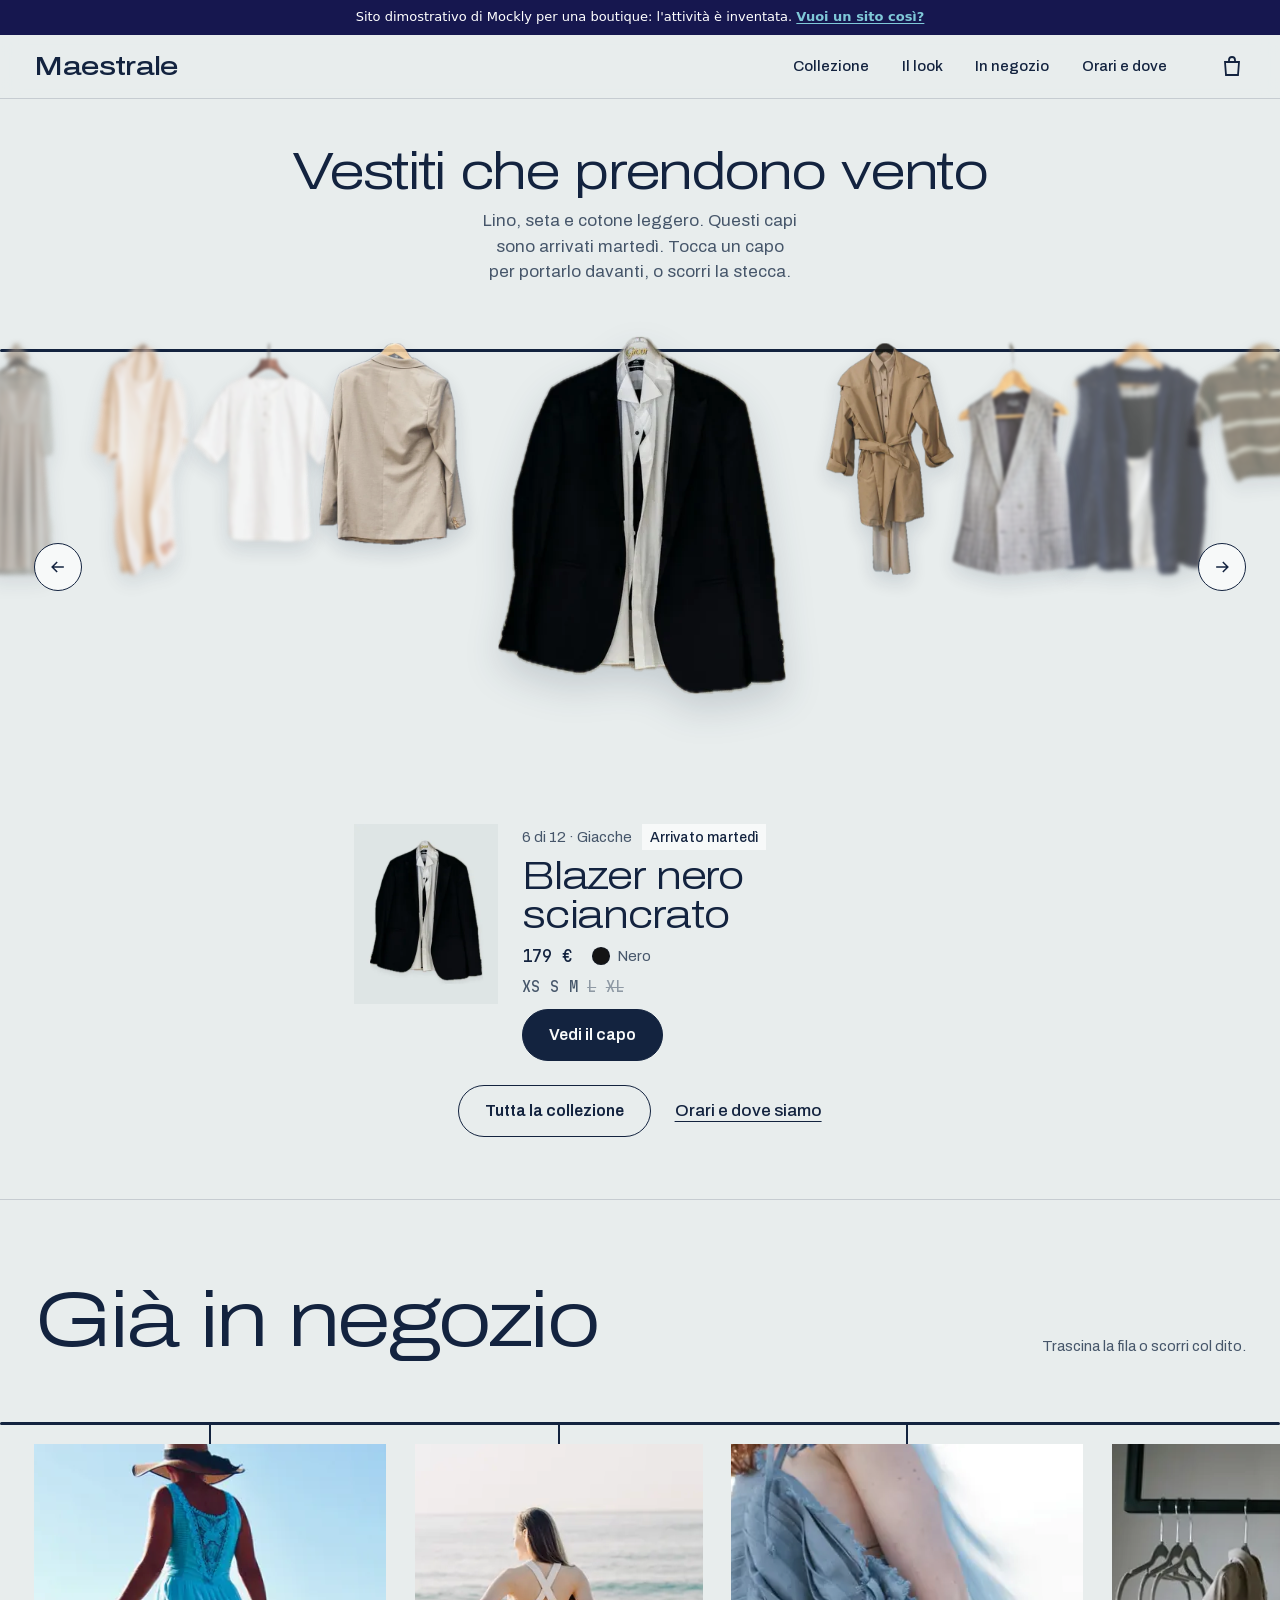
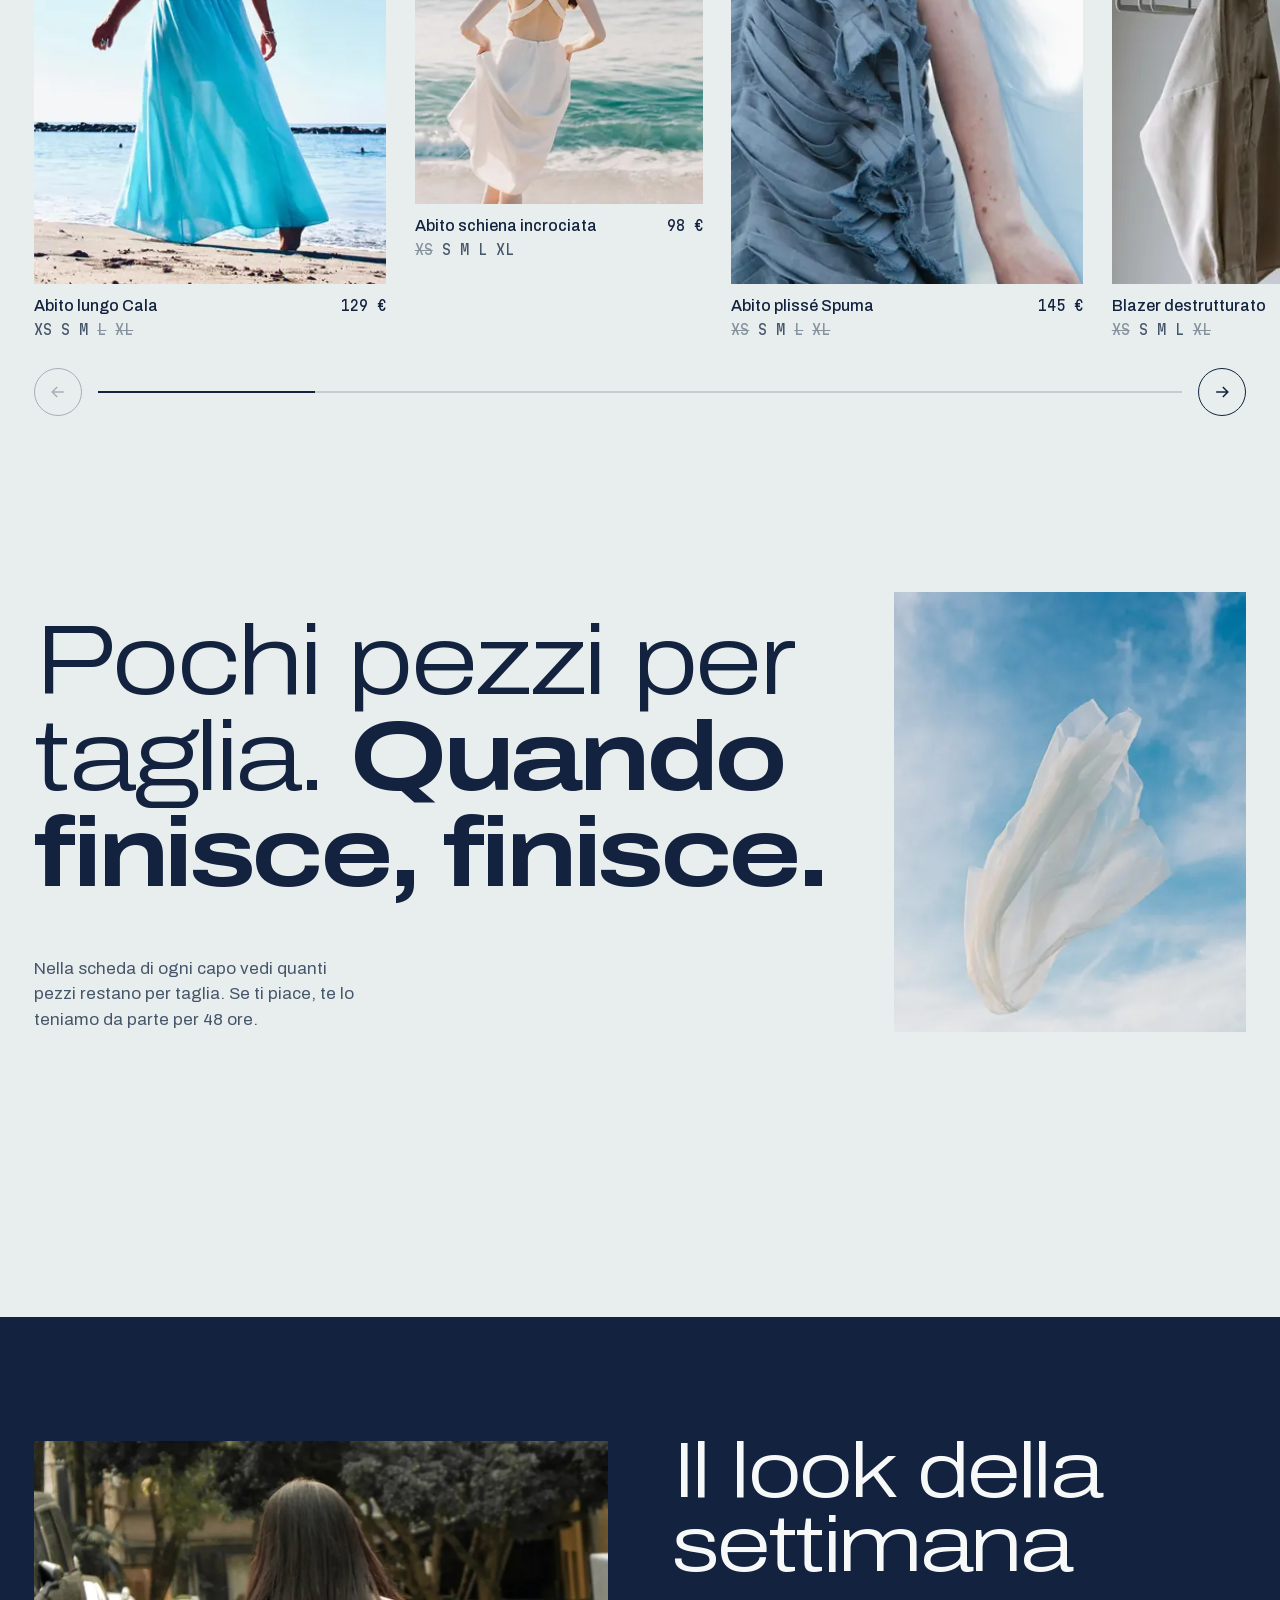
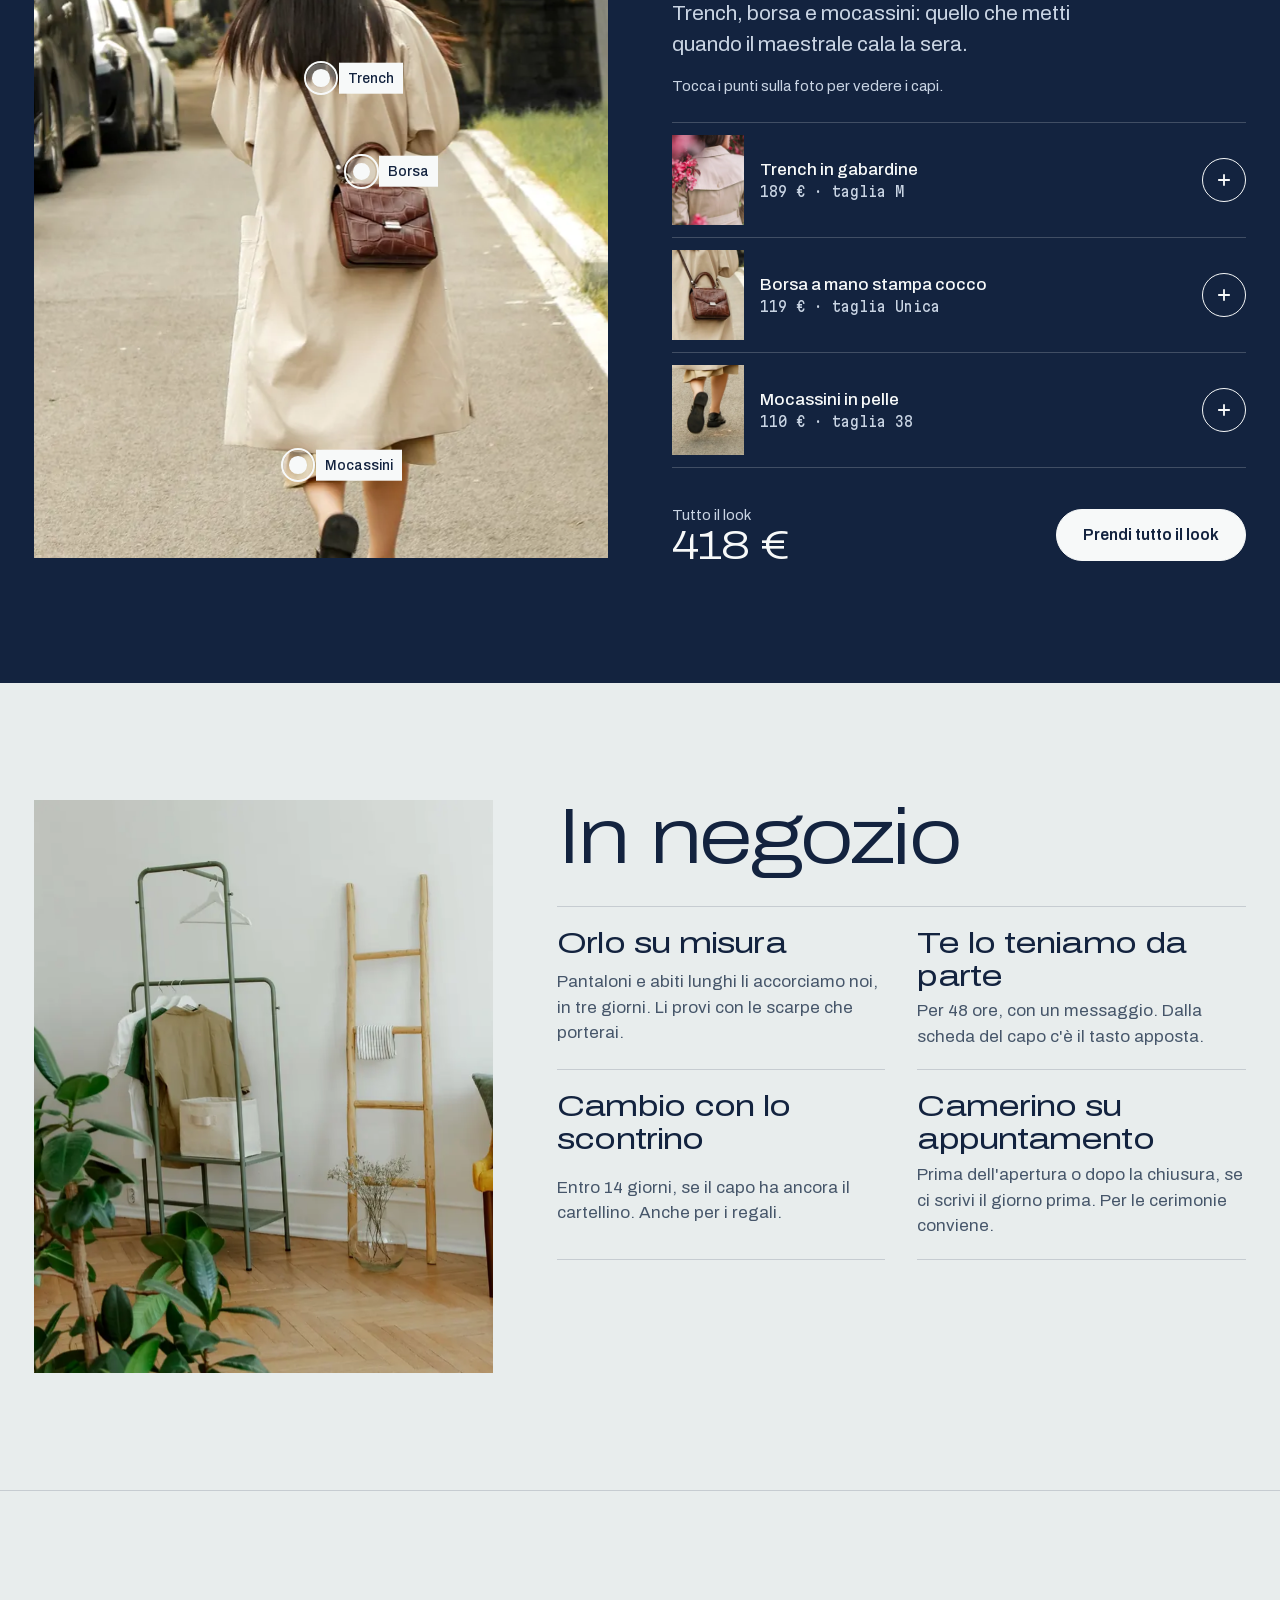
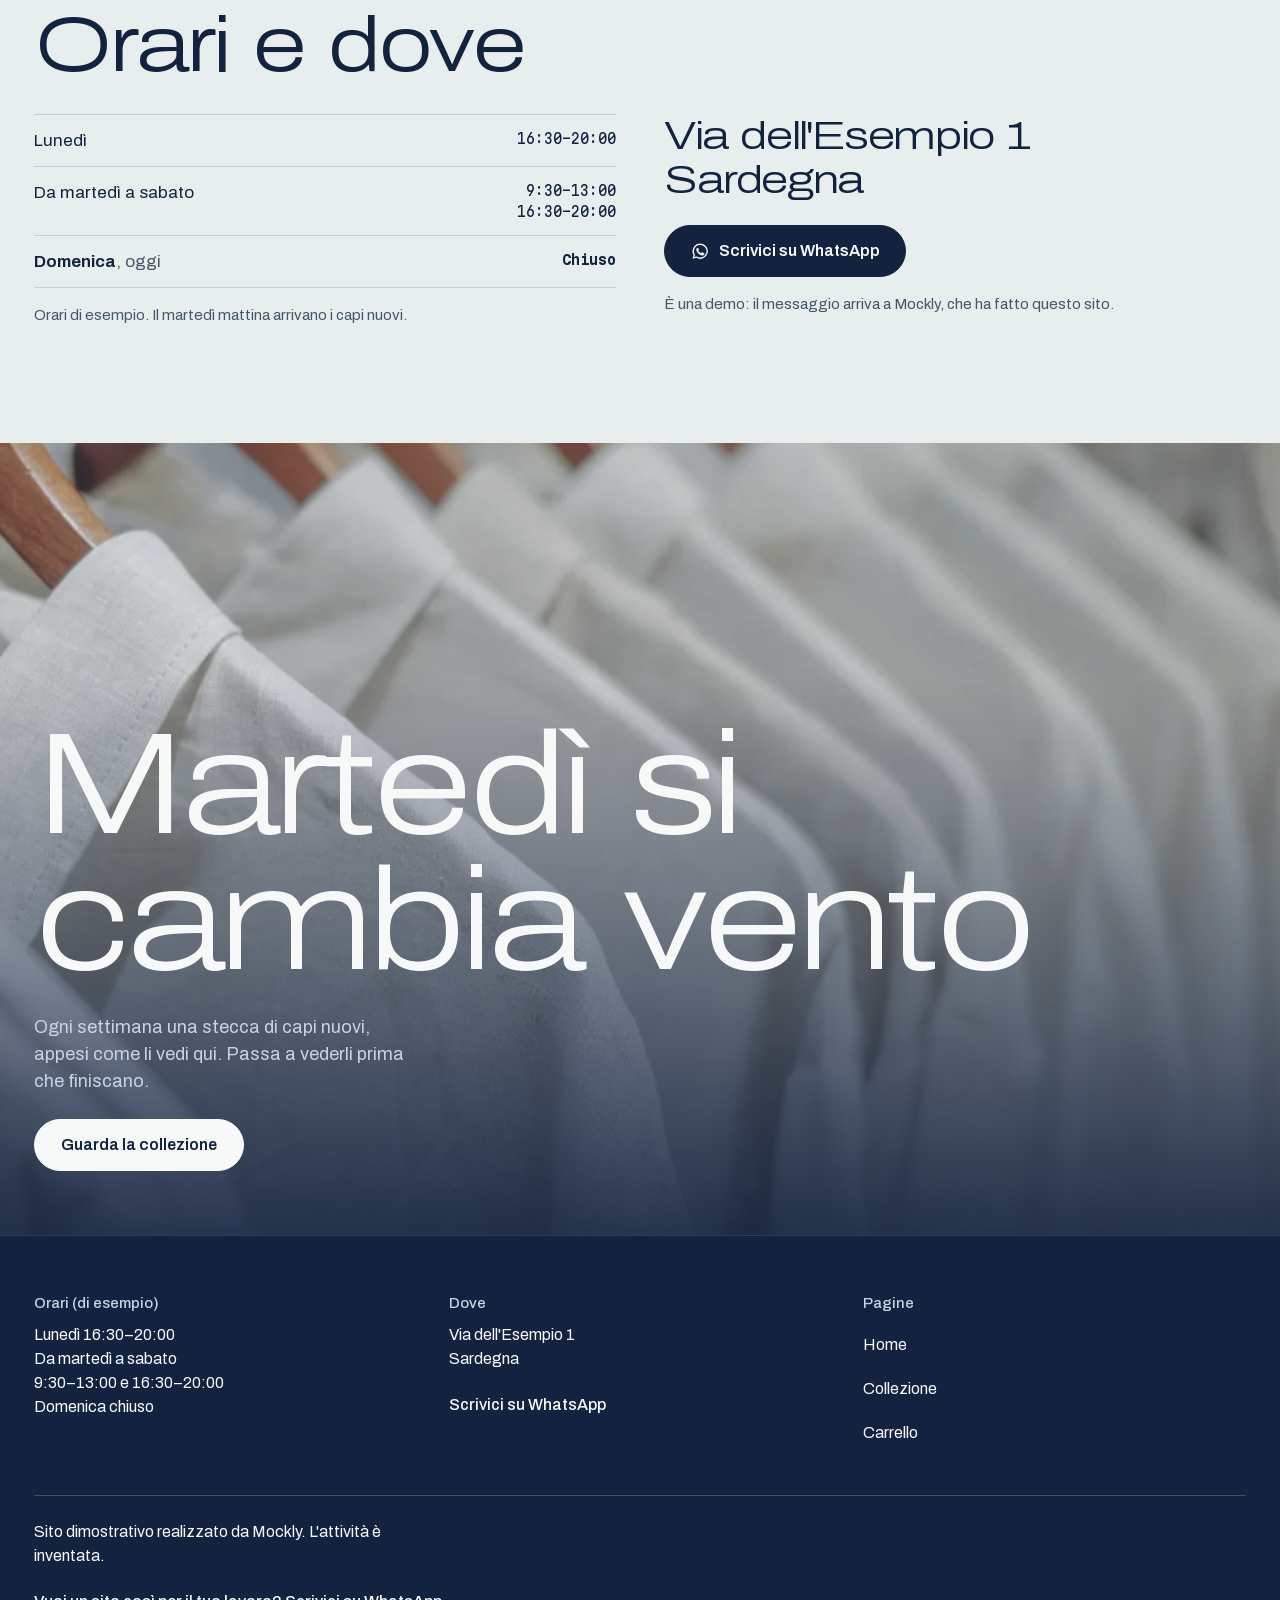
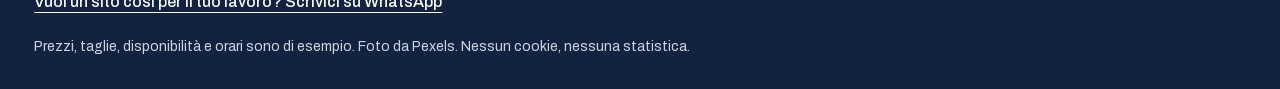
==== commit c24d53dc: "Maestrale: stecca in apertura con i capi scontornati, come in negozio - La home si apre con una stec" ====
--- a/index.html
+++ b/index.html
@@ -21,8 +21,7 @@
 <link rel="apple-touch-icon" href="assets/img/apple-touch-icon.png">
 <link rel="manifest" href="site.webmanifest">
 <link rel="preload" href="assets/fonts/archivo-var.woff2" as="font" type="font/woff2" crossorigin>
-<link rel="preload" as="image" href="assets/img/eroe-800.webp" imagesrcset="assets/img/eroe-480.webp 480w, assets/img/eroe-800.webp 800w, assets/img/eroe-1200.webp 1200w, assets/img/eroe-1600.webp 1600w" imagesizes="(min-width: 64em) 44vw, 100vw" fetchpriority="high">
-<link rel="stylesheet" href="assets/css/style.css?v=1795119500">
+<link rel="stylesheet" href="assets/css/style.css?v=1795534050">
 <script>document.documentElement.classList.add("js")</script>
 </head>
 <body data-page="home" class="has-thumbbar">
@@ -50,36 +49,47 @@
 
 <main id="contenuto">
 
-  <!-- Prima schermata: titolo grande, foto e due righe -->
-  <section class="hero" aria-labelledby="titolo">
-    <h1 class="hero__title display" id="titolo"><span class="hl"><span>Vestiti che</span></span> <span class="hl"><span>prendono vento</span></span></h1>
-    <div class="hero__media wind">
-      <img src="assets/img/eroe-800.webp" srcset="assets/img/eroe-480.webp 480w, assets/img/eroe-800.webp 800w, assets/img/eroe-1200.webp 1200w, assets/img/eroe-1600.webp 1600w" sizes="(min-width: 64em) 44vw, 100vw" width="1600" height="2000" alt="Una donna di spalle cammina in riva al mare con un abito lungo azzurro e il cappello, la gonna gonfiata dal vento" fetchpriority="high">
+  <!-- Prima schermata: la stecca con tutti i capi appesi -->
+  <section class="rack" id="stecca-viva" aria-labelledby="titolo">
+    <div class="rack__head wrap">
+      <h1 class="rack__title" id="titolo">Vestiti che prendono vento</h1>
+      <p class="rack__lead">Lino, seta e cotone leggero. Questi capi sono arrivati martedì. <span class="rack__hint">Tocca un capo per portarlo davanti, o scorri la stecca.</span></p>
     </div>
-    <div class="hero__body">
-      <p class="lead">Lino, seta e cotone leggero. I capi nuovi arrivano il martedì, e per ogni taglia ce ne sono pochi.</p>
-      <div class="hero__actions">
-        <a class="btn" href="collezione.html">Guarda la collezione</a>
-        <a class="link" href="#visita">Orari e dove siamo</a>
-      </div>
-      <a class="hero__tag" href="prodotto.html?id=abito-lungo-cala"><span>Nella foto</span><b>Abito lungo Cala</b><span class="hero__tag-price">129&nbsp;€</span></a>
+    <div class="rack__stage">
+      <ul class="rack__track" aria-label="Tutti i capi, appesi alla stecca"></ul>
+      <button class="rack__arrow rack__arrow--prev" type="button" data-rack="-1" aria-label="Capo precedente"><svg viewBox="0 0 24 24" fill="none" stroke="currentColor" stroke-width="1.8" aria-hidden="true"><path d="M19 12H5M11 6l-6 6 6 6"/></svg></button>
+      <button class="rack__arrow rack__arrow--next" type="button" data-rack="1" aria-label="Capo successivo"><svg viewBox="0 0 24 24" fill="none" stroke="currentColor" stroke-width="1.8" aria-hidden="true"><path d="M5 12h14M13 6l6 6-6 6"/></svg></button>
     </div>
+    <div class="rack__info wrap" aria-live="polite"></div>
+    <div class="hero__actions wrap"><a class="btn btn--ghost" href="collezione.html">Tutta la collezione</a><a class="link" href="#visita">Orari e dove siamo</a></div>
   </section>
 
-  <!-- Arrivati martedì: la prima stecca -->
+  <!-- Già in negozio: gli altri capi, con le foto indossate -->
   <section class="shelf" id="arrivi" aria-labelledby="t-arrivi">
     <div class="shelf__head wrap">
-      <h2 class="h2" id="t-arrivi">Arrivati martedì</h2>
-      <p class="shelf__note">Trascina la stecca o scorri col dito.</p>
+      <h2 class="h2" id="t-arrivi">Già in negozio</h2>
+      <p class="shelf__note">Trascina la fila o scorri col dito.</p>
     </div>
     <div class="rail" data-rail>
-      <ul class="rail__track" aria-label="Capi arrivati martedì">
-<li data-tipo="abiti" class="card" data-id="abito-lungo-cala" data-colore="azzurro" data-taglie="XS S M" data-prezzo="129" data-nuovo="1"><a class="card__link" href="prodotto.html?id=abito-lungo-cala"><div class="card__media wind"><img src="assets/img/abito-lungo-800.webp" srcset="assets/img/abito-lungo-400.webp 400w, assets/img/abito-lungo-800.webp 800w, assets/img/abito-lungo-1200.webp 1200w" sizes="(min-width: 64em) 24vw, (min-width: 48em) 36vw, 64vw" width="1200" height="1500" alt="Donna di spalle in riva al mare con l'abito lungo azzurro mosso dal vento" loading="lazy" decoding="async"><span class="card__badge">Arrivato martedì</span></div><div class="card__info"><h3 class="card__name">Abito lungo Cala</h3><span class="card__price">129 €</span><p class="card__sizes"><span class="sr-only">Colore azzurro. Taglie disponibili: XS, S, M</span><span aria-hidden="true">XS S M <s>L</s> <s>XL</s></span></p></div></a></li>
-<li data-tipo="abiti" class="card" data-id="abito-schiena-incrociata" data-colore="bianco" data-taglie="S M L XL" data-prezzo="98" data-nuovo="1"><a class="card__link" href="prodotto.html?id=abito-schiena-incrociata"><div class="card__media wind"><img src="assets/img/abito-bianco-800.webp" srcset="assets/img/abito-bianco-400.webp 400w, assets/img/abito-bianco-800.webp 800w, assets/img/abito-bianco-1200.webp 1200w" sizes="(min-width: 64em) 24vw, (min-width: 48em) 36vw, 64vw" width="1200" height="1500" alt="Abito bianco con la schiena incrociata, indossato in riva al mare, visto di spalle" loading="lazy" decoding="async"><span class="card__badge">Arrivato martedì</span></div><div class="card__info"><h3 class="card__name">Abito schiena incrociata</h3><span class="card__price">98 €</span><p class="card__sizes"><span class="sr-only">Colore bianco. Taglie disponibili: S, M, L, XL</span><span aria-hidden="true"><s>XS</s> S M L XL</span></p></div></a></li>
-<li data-tipo="abiti" class="card" data-id="abito-plisse-spuma" data-colore="azzurro" data-taglie="S M" data-prezzo="145" data-nuovo="1"><a class="card__link" href="prodotto.html?id=abito-plisse-spuma"><div class="card__media wind"><img src="assets/img/abito-plisse-800.webp" srcset="assets/img/abito-plisse-400.webp 400w, assets/img/abito-plisse-800.webp 800w, assets/img/abito-plisse-1200.webp 1200w" sizes="(min-width: 64em) 24vw, (min-width: 48em) 36vw, 64vw" width="1200" height="1500" alt="Dettaglio dell'abito plissé grigio azzurro con volant, indossato" loading="lazy" decoding="async"><span class="card__badge">Arrivato martedì</span></div><div class="card__info"><h3 class="card__name">Abito plissé Spuma</h3><span class="card__price">145 €</span><p class="card__sizes"><span class="sr-only">Colore azzurro. Taglie disponibili: S, M</span><span aria-hidden="true"><s>XS</s> S M <s>L</s> <s>XL</s></span></p></div></a></li>
-<li data-tipo="camicie" class="card" data-id="camicia-lino-coreana" data-colore="bianco" data-taglie="XS S M L XL" data-prezzo="79" data-nuovo="1"><a class="card__link" href="prodotto.html?id=camicia-lino-coreana"><div class="card__media wind"><img src="assets/img/camicia-lino-800.webp" srcset="assets/img/camicia-lino-400.webp 400w, assets/img/camicia-lino-800.webp 800w, assets/img/camicia-lino-1200.webp 1200w" sizes="(min-width: 64em) 24vw, (min-width: 48em) 36vw, 64vw" width="1200" height="1500" alt="Camicia in lino color naturale con collo coreano, appesa a una gruccia di legno" loading="lazy" decoding="async"><img class="alt" src="assets/img/camicia-lino-2-800.webp" srcset="assets/img/camicia-lino-2-400.webp 400w, assets/img/camicia-lino-2-800.webp 800w, assets/img/camicia-lino-2-1200.webp 1200w" sizes="(min-width: 64em) 24vw, (min-width: 48em) 36vw, 64vw" width="1200" height="1500" alt="" loading="lazy" decoding="async"><span class="card__badge">Arrivato martedì</span></div><div class="card__info"><h3 class="card__name">Camicia in lino collo coreano</h3><span class="card__price">79 €</span><p class="card__sizes"><span class="sr-only">Colore bianco. Taglie disponibili: XS, S, M, L, XL</span><span aria-hidden="true">XS S M L XL</span></p></div></a></li>
-<li data-tipo="accessori" class="card" data-id="foulard-seta-mimosa" data-colore="giallo" data-taglie="Unica" data-prezzo="45" data-nuovo="1"><a class="card__link" href="prodotto.html?id=foulard-seta-mimosa"><div class="card__media wind"><img src="assets/img/foulard-giallo-800.webp" srcset="assets/img/foulard-giallo-400.webp 400w, assets/img/foulard-giallo-800.webp 800w, assets/img/foulard-giallo-1200.webp 1200w" sizes="(min-width: 64em) 24vw, (min-width: 48em) 36vw, 64vw" width="1200" height="1500" alt="Foulard in seta giallo annodato su una camicia bianca" loading="lazy" decoding="async"><span class="card__badge card__badge--last">Ultimo pezzo</span></div><div class="card__info"><h3 class="card__name">Foulard in seta Mimosa</h3><span class="card__price">45 €</span><p class="card__sizes"><span class="sr-only">Colore giallo. Taglie disponibili: Unica</span><span aria-hidden="true">Unica</span></p></div></a></li>
-<li class="rail__end"><a href="collezione.html"><span>Tutti i 18 capi</span><svg viewBox="0 0 24 24" fill="none" stroke="currentColor" stroke-width="1.6" aria-hidden="true"><path d="M5 12h14M13 6l6 6-6 6"/></svg></a></li>
+      <ul class="rail__track" aria-label="Capi già in negozio">
+<li class="card" data-id="abito-lungo-cala" data-colore="azzurro" data-taglie="XS S M" data-prezzo="129" data-nuovo="0"><a class="card__link" href="prodotto.html?id=abito-lungo-cala"><div class="card__media wind"><img src="assets/img/abito-lungo-800.webp" srcset="assets/img/abito-lungo-400.webp 400w, assets/img/abito-lungo-800.webp 800w, assets/img/abito-lungo-1200.webp 1200w" sizes="(min-width: 64em) 24vw, (min-width: 48em) 36vw, 64vw" width="1200" height="1500" alt="Donna di spalle in riva al mare con l'abito lungo azzurro mosso dal vento" loading="lazy" decoding="async"></div><div class="card__info"><h3 class="card__name">Abito lungo Cala</h3><span class="card__price">129 €</span><p class="card__sizes"><span class="sr-only">Colore azzurro. Taglie disponibili: XS, S, M</span><span aria-hidden="true">XS S M <s>L</s> <s>XL</s></span></p></div></a></li>
+<li class="card" data-id="abito-schiena-incrociata" data-colore="bianco" data-taglie="S M L XL" data-prezzo="98" data-nuovo="0"><a class="card__link" href="prodotto.html?id=abito-schiena-incrociata"><div class="card__media wind"><img src="assets/img/abito-bianco-800.webp" srcset="assets/img/abito-bianco-400.webp 400w, assets/img/abito-bianco-800.webp 800w, assets/img/abito-bianco-1200.webp 1200w" sizes="(min-width: 64em) 24vw, (min-width: 48em) 36vw, 64vw" width="1200" height="1500" alt="Abito bianco con la schiena incrociata, indossato in riva al mare, visto di spalle" loading="lazy" decoding="async"></div><div class="card__info"><h3 class="card__name">Abito schiena incrociata</h3><span class="card__price">98 €</span><p class="card__sizes"><span class="sr-only">Colore bianco. Taglie disponibili: S, M, L, XL</span><span aria-hidden="true"><s>XS</s> S M L XL</span></p></div></a></li>
+<li class="card" data-id="abito-plisse-spuma" data-colore="azzurro" data-taglie="S M" data-prezzo="145" data-nuovo="0"><a class="card__link" href="prodotto.html?id=abito-plisse-spuma"><div class="card__media wind"><img src="assets/img/abito-plisse-800.webp" srcset="assets/img/abito-plisse-400.webp 400w, assets/img/abito-plisse-800.webp 800w, assets/img/abito-plisse-1200.webp 1200w" sizes="(min-width: 64em) 24vw, (min-width: 48em) 36vw, 64vw" width="1200" height="1500" alt="Dettaglio dell'abito plissé grigio azzurro con volant, indossato" loading="lazy" decoding="async"></div><div class="card__info"><h3 class="card__name">Abito plissé Spuma</h3><span class="card__price">145 €</span><p class="card__sizes"><span class="sr-only">Colore azzurro. Taglie disponibili: S, M</span><span aria-hidden="true"><s>XS</s> S M <s>L</s> <s>XL</s></span></p></div></a></li>
+<li class="card" data-id="blazer-destrutturato" data-colore="sabbia" data-taglie="S M L" data-prezzo="169" data-nuovo="0"><a class="card__link" href="prodotto.html?id=blazer-destrutturato"><div class="card__media wind"><img src="assets/img/blazer-720.webp" srcset="assets/img/blazer-400.webp 400w, assets/img/blazer-720.webp 720w" sizes="(min-width: 64em) 24vw, (min-width: 48em) 36vw, 64vw" width="720" height="900" alt="Blazer color sabbia appeso a un appendiabiti nero su parete chiara" loading="lazy" decoding="async"></div><div class="card__info"><h3 class="card__name">Blazer destrutturato</h3><span class="card__price">169 €</span><p class="card__sizes"><span class="sr-only">Colore sabbia. Taglie disponibili: S, M, L</span><span aria-hidden="true"><s>XS</s> S M L <s>XL</s></span></p></div></a></li>
+<li class="card" data-id="camicia-giacca-cotone" data-colore="sabbia" data-taglie="XS S M L XL" data-prezzo="89" data-nuovo="0"><a class="card__link" href="prodotto.html?id=camicia-giacca-cotone"><div class="card__media wind"><img src="assets/img/overshirt-800.webp" srcset="assets/img/overshirt-400.webp 400w, assets/img/overshirt-800.webp 800w, assets/img/overshirt-1200.webp 1200w" sizes="(min-width: 64em) 24vw, (min-width: 48em) 36vw, 64vw" width="1200" height="1500" alt="Camicia giacca color cammello appesa accanto a una camicia chiara" loading="lazy" decoding="async"></div><div class="card__info"><h3 class="card__name">Camicia giacca in cotone</h3><span class="card__price">89 €</span><p class="card__sizes"><span class="sr-only">Colore sabbia. Taglie disponibili: XS, S, M, L, XL</span><span aria-hidden="true">XS S M L XL</span></p></div></a></li>
+<li class="card" data-id="maglia-righe-cotone" data-colore="blu" data-taglie="XS S M L" data-prezzo="69" data-nuovo="0"><a class="card__link" href="prodotto.html?id=maglia-righe-cotone"><div class="card__media wind"><img src="assets/img/maglia-righe-800.webp" srcset="assets/img/maglia-righe-400.webp 400w, assets/img/maglia-righe-800.webp 800w" sizes="(min-width: 64em) 24vw, (min-width: 48em) 36vw, 64vw" width="800" height="1000" alt="Maglia a maglia grossa con righe blu e grigie, piegata su fondo bianco" loading="lazy" decoding="async"></div><div class="card__info"><h3 class="card__name">Maglia a righe in cotone</h3><span class="card__price">69 €</span><p class="card__sizes"><span class="sr-only">Colore blu. Taglie disponibili: XS, S, M, L</span><span aria-hidden="true">XS S M L <s>XL</s></span></p></div></a></li>
+<li class="card" data-id="chemisier-cintura" data-colore="blu" data-taglie="S M L XL" data-prezzo="115" data-nuovo="0"><a class="card__link" href="prodotto.html?id=chemisier-cintura"><div class="card__media wind"><img src="assets/img/chemisier-800.webp" srcset="assets/img/chemisier-400.webp 400w, assets/img/chemisier-800.webp 800w" sizes="(min-width: 64em) 24vw, (min-width: 48em) 36vw, 64vw" width="800" height="1000" alt="Abito chemisier blu con cintura su un manichino, davanti a un muro rosa" loading="lazy" decoding="async"></div><div class="card__info"><h3 class="card__name">Chemisier con cintura</h3><span class="card__price">115 €</span><p class="card__sizes"><span class="sr-only">Colore blu. Taglie disponibili: S, M, L, XL</span><span aria-hidden="true"><s>XS</s> S M L XL</span></p></div></a></li>
+<li class="card" data-id="foulard-seta-grafico" data-colore="arancio" data-taglie="Unica" data-prezzo="49" data-nuovo="0"><a class="card__link" href="prodotto.html?id=foulard-seta-grafico"><div class="card__media wind"><img src="assets/img/foulard-800.webp" srcset="assets/img/foulard-400.webp 400w, assets/img/foulard-800.webp 800w, assets/img/foulard-1200.webp 1200w" sizes="(min-width: 64em) 24vw, (min-width: 48em) 36vw, 64vw" width="1200" height="1500" alt="Foulard in seta con stampa grafica arancio, blu e nera, annodato" loading="lazy" decoding="async"></div><div class="card__info"><h3 class="card__name">Foulard in seta, stampa grafica</h3><span class="card__price">49 €</span><p class="card__sizes"><span class="sr-only">Colore arancio. Taglie disponibili: Unica</span><span aria-hidden="true">Unica</span></p></div></a></li>
+<li class="card" data-id="foulard-seta-mimosa" data-colore="giallo" data-taglie="Unica" data-prezzo="45" data-nuovo="0"><a class="card__link" href="prodotto.html?id=foulard-seta-mimosa"><div class="card__media wind"><img src="assets/img/foulard-giallo-800.webp" srcset="assets/img/foulard-giallo-400.webp 400w, assets/img/foulard-giallo-800.webp 800w, assets/img/foulard-giallo-1200.webp 1200w" sizes="(min-width: 64em) 24vw, (min-width: 48em) 36vw, 64vw" width="1200" height="1500" alt="Foulard in seta giallo annodato su una camicia bianca" loading="lazy" decoding="async"><span class="card__badge card__badge--last">Ultimo pezzo</span></div><div class="card__info"><h3 class="card__name">Foulard in seta Mimosa</h3><span class="card__price">45 €</span><p class="card__sizes"><span class="sr-only">Colore giallo. Taglie disponibili: Unica</span><span aria-hidden="true">Unica</span></p></div></a></li>
+<li class="card" data-id="pantalone-palazzo-foglie" data-colore="giallo" data-taglie="XS S L XL" data-prezzo="85" data-nuovo="0"><a class="card__link" href="prodotto.html?id=pantalone-palazzo-foglie"><div class="card__media wind"><img src="assets/img/palazzo-800.webp" srcset="assets/img/palazzo-400.webp 400w, assets/img/palazzo-800.webp 800w, assets/img/palazzo-1200.webp 1200w" sizes="(min-width: 64em) 24vw, (min-width: 48em) 36vw, 64vw" width="1200" height="1500" alt="Pantalone palazzo giallo con stampa di foglie, indossato, inquadrato dalla vita in giù" loading="lazy" decoding="async"></div><div class="card__info"><h3 class="card__name">Pantalone palazzo a foglie</h3><span class="card__price">85 €</span><p class="card__sizes"><span class="sr-only">Colore giallo. Taglie disponibili: XS, S, L, XL</span><span aria-hidden="true">XS S <s>M</s> L XL</span></p></div></a></li>
+<li class="card" data-id="trench-gabardine" data-colore="sabbia" data-taglie="XS S M L" data-prezzo="189" data-nuovo="0"><a class="card__link" href="prodotto.html?id=trench-gabardine"><div class="card__media wind"><img src="assets/img/trench-800.webp" srcset="assets/img/trench-400.webp 400w, assets/img/trench-800.webp 800w, assets/img/trench-1200.webp 1200w" sizes="(min-width: 64em) 24vw, (min-width: 48em) 36vw, 64vw" width="1200" height="1500" alt="Trench color sabbia indossato, visto di spalle fra rami in fiore" loading="lazy" decoding="async"></div><div class="card__info"><h3 class="card__name">Trench in gabardine</h3><span class="card__price">189 €</span><p class="card__sizes"><span class="sr-only">Colore sabbia. Taglie disponibili: XS, S, M, L</span><span aria-hidden="true">XS S M L <s>XL</s></span></p></div></a></li>
+<li class="card" data-id="giacca-trapuntata" data-colore="salvia" data-taglie="S M L XL" data-prezzo="135" data-nuovo="0"><a class="card__link" href="prodotto.html?id=giacca-trapuntata"><div class="card__media wind"><img src="assets/img/trapuntata-800.webp" srcset="assets/img/trapuntata-400.webp 400w, assets/img/trapuntata-800.webp 800w, assets/img/trapuntata-1200.webp 1200w" sizes="(min-width: 64em) 24vw, (min-width: 48em) 36vw, 64vw" width="1200" height="1500" alt="Giacca trapuntata color salvia appoggiata sulle spalle, vista di spalle" loading="lazy" decoding="async"></div><div class="card__info"><h3 class="card__name">Giacca trapuntata</h3><span class="card__price">135 €</span><p class="card__sizes"><span class="sr-only">Colore salvia. Taglie disponibili: S, M, L, XL</span><span aria-hidden="true"><s>XS</s> S M L XL</span></p></div></a></li>
+<li class="card" data-id="pantalone-gessato" data-colore="nero" data-taglie="XS S M L XL" data-prezzo="89" data-nuovo="0"><a class="card__link" href="prodotto.html?id=pantalone-gessato"><div class="card__media wind"><img src="assets/img/pantalone-righe-800.webp" srcset="assets/img/pantalone-righe-400.webp 400w, assets/img/pantalone-righe-800.webp 800w" sizes="(min-width: 64em) 24vw, (min-width: 48em) 36vw, 64vw" width="800" height="1000" alt="Pantalone nero gessato a vita alta con una mano in tasca" loading="lazy" decoding="async"></div><div class="card__info"><h3 class="card__name">Pantalone gessato</h3><span class="card__price">89 €</span><p class="card__sizes"><span class="sr-only">Colore nero. Taglie disponibili: XS, S, M, L, XL</span><span aria-hidden="true">XS S M L XL</span></p></div></a></li>
+<li class="card" data-id="camicia-righe-sottili" data-colore="grigio" data-taglie="XS S M L" data-prezzo="75" data-nuovo="0"><a class="card__link" href="prodotto.html?id=camicia-righe-sottili"><div class="card__media wind"><img src="assets/img/camicia-righe-800.webp" srcset="assets/img/camicia-righe-400.webp 400w, assets/img/camicia-righe-800.webp 800w" sizes="(min-width: 64em) 24vw, (min-width: 48em) 36vw, 64vw" width="800" height="1000" alt="Mani che abbottonano una camicia a righe sottili" loading="lazy" decoding="async"></div><div class="card__info"><h3 class="card__name">Camicia a righe sottili</h3><span class="card__price">75 €</span><p class="card__sizes"><span class="sr-only">Colore grigio. Taglie disponibili: XS, S, M, L</span><span aria-hidden="true">XS S M L <s>XL</s></span></p></div></a></li>
+<li class="card" data-id="maglione-trecce" data-colore="bianco" data-taglie="S M L" data-prezzo="99" data-nuovo="0"><a class="card__link" href="prodotto.html?id=maglione-trecce"><div class="card__media wind"><img src="assets/img/maglione-800.webp" srcset="assets/img/maglione-400.webp 400w, assets/img/maglione-800.webp 800w, assets/img/maglione-1200.webp 1200w" sizes="(min-width: 64em) 24vw, (min-width: 48em) 36vw, 64vw" width="1200" height="1500" alt="Pila di maglioni a trecce piegati, dal bianco al nocciola" loading="lazy" decoding="async"><img class="alt" src="assets/img/maglione-2-800.webp" srcset="assets/img/maglione-2-400.webp 400w, assets/img/maglione-2-800.webp 800w, assets/img/maglione-2-1200.webp 1200w" sizes="(min-width: 64em) 24vw, (min-width: 48em) 36vw, 64vw" width="1200" height="1500" alt="" loading="lazy" decoding="async"></div><div class="card__info"><h3 class="card__name">Maglione a trecce</h3><span class="card__price">99 €</span><p class="card__sizes"><span class="sr-only">Colore bianco. Taglie disponibili: S, M, L</span><span aria-hidden="true"><s>XS</s> S M L <s>XL</s></span></p></div></a></li>
+<li class="card" data-id="borsa-cocco" data-colore="marrone" data-taglie="Unica" data-prezzo="119" data-nuovo="0"><a class="card__link" href="prodotto.html?id=borsa-cocco"><div class="card__media wind"><img src="assets/img/borsa-400.webp" srcset="assets/img/borsa-400.webp 400w" sizes="(min-width: 64em) 24vw, (min-width: 48em) 36vw, 64vw" width="400" height="500" alt="Borsa a mano marrone stampa cocco portata a tracolla su un trench" loading="lazy" decoding="async"></div><div class="card__info"><h3 class="card__name">Borsa a mano stampa cocco</h3><span class="card__price">119 €</span><p class="card__sizes"><span class="sr-only">Colore marrone. Taglie disponibili: Unica</span><span aria-hidden="true">Unica</span></p></div></a></li>
+<li class="card" data-id="mocassini-pelle" data-colore="nero" data-taglie="37 38 39" data-prezzo="110" data-nuovo="0"><a class="card__link" href="prodotto.html?id=mocassini-pelle"><div class="card__media wind"><img src="assets/img/mocassini-400.webp" srcset="assets/img/mocassini-400.webp 400w" sizes="(min-width: 64em) 24vw, (min-width: 48em) 36vw, 64vw" width="400" height="500" alt="Mocassini neri in pelle mentre si cammina" loading="lazy" decoding="async"></div><div class="card__info"><h3 class="card__name">Mocassini in pelle</h3><span class="card__price">110 €</span><p class="card__sizes"><span class="sr-only">Colore nero. Taglie disponibili: 37, 38, 39</span><span aria-hidden="true">37 38 39 <s>40</s></span></p></div></a></li>
+<li class="rail__end"><a href="collezione.html"><span>Tutti i 29 capi</span><svg viewBox="0 0 24 24" fill="none" stroke="currentColor" stroke-width="1.6" aria-hidden="true"><path d="M5 12h14M13 6l6 6-6 6"/></svg></a></li>
       </ul>
       <div class="rail__foot wrap">
         <button class="rail__btn" type="button" data-dir="-1" aria-label="Capi precedenti"><svg viewBox="0 0 24 24" fill="none" stroke="currentColor" stroke-width="1.8" aria-hidden="true"><path d="M19 12H5M11 6l-6 6 6 6"/></svg></button>
@@ -94,44 +104,6 @@
     <p class="still__text reveal">Pochi pezzi per taglia. <b>Quando finisce, finisce.</b></p>
     <div class="still__media wind reveal"><img src="assets/img/vento-800.webp" srcset="assets/img/vento-480.webp 480w, assets/img/vento-800.webp 800w, assets/img/vento-1200.webp 1200w" sizes="(min-width: 48em) 22rem, 48vw" width="1200" height="1500" alt="Un velo bianco portato dal vento nel cielo azzurro" loading="lazy" decoding="async"></div>
     <p class="still__note reveal">Nella scheda di ogni capo vedi quanti pezzi restano per taglia. Se ti piace, te lo teniamo da parte per 48 ore.</p>
-  </section>
-
-  <!-- Tutta la collezione: la seconda stecca, con i tipi -->
-  <section class="shelf shelf--all" id="tutti" aria-labelledby="t-tutti">
-    <div class="shelf__head wrap">
-      <h2 class="h2" id="t-tutti">Tutta la stecca</h2>
-      <div class="kinds" role="group" aria-label="Mostra solo">
-        <button type="button" aria-pressed="true" data-kind="">Tutti</button><button type="button" aria-pressed="false" data-kind="abiti">Abiti</button><button type="button" aria-pressed="false" data-kind="camicie">Camicie</button><button type="button" aria-pressed="false" data-kind="giacche">Giacche</button><button type="button" aria-pressed="false" data-kind="maglie">Maglie</button><button type="button" aria-pressed="false" data-kind="pantaloni">Pantaloni</button><button type="button" aria-pressed="false" data-kind="accessori">Borse e scarpe</button>
-      </div>
-    </div>
-    <div class="rail rail--small" data-rail>
-      <ul class="rail__track" aria-label="Tutti i capi" id="stecca">
-<li data-tipo="abiti" class="card" data-id="abito-lungo-cala" data-colore="azzurro" data-taglie="XS S M" data-prezzo="129" data-nuovo="1"><a class="card__link" href="prodotto.html?id=abito-lungo-cala"><div class="card__media wind"><img src="assets/img/abito-lungo-800.webp" srcset="assets/img/abito-lungo-400.webp 400w, assets/img/abito-lungo-800.webp 800w, assets/img/abito-lungo-1200.webp 1200w" sizes="(min-width: 64em) 24vw, (min-width: 48em) 36vw, 64vw" width="1200" height="1500" alt="Donna di spalle in riva al mare con l'abito lungo azzurro mosso dal vento" loading="lazy" decoding="async"><span class="card__badge">Arrivato martedì</span></div><div class="card__info"><h3 class="card__name">Abito lungo Cala</h3><span class="card__price">129 €</span><p class="card__sizes"><span class="sr-only">Colore azzurro. Taglie disponibili: XS, S, M</span><span aria-hidden="true">XS S M <s>L</s> <s>XL</s></span></p></div></a></li>
-<li data-tipo="abiti" class="card" data-id="abito-schiena-incrociata" data-colore="bianco" data-taglie="S M L XL" data-prezzo="98" data-nuovo="1"><a class="card__link" href="prodotto.html?id=abito-schiena-incrociata"><div class="card__media wind"><img src="assets/img/abito-bianco-800.webp" srcset="assets/img/abito-bianco-400.webp 400w, assets/img/abito-bianco-800.webp 800w, assets/img/abito-bianco-1200.webp 1200w" sizes="(min-width: 64em) 24vw, (min-width: 48em) 36vw, 64vw" width="1200" height="1500" alt="Abito bianco con la schiena incrociata, indossato in riva al mare, visto di spalle" loading="lazy" decoding="async"><span class="card__badge">Arrivato martedì</span></div><div class="card__info"><h3 class="card__name">Abito schiena incrociata</h3><span class="card__price">98 €</span><p class="card__sizes"><span class="sr-only">Colore bianco. Taglie disponibili: S, M, L, XL</span><span aria-hidden="true"><s>XS</s> S M L XL</span></p></div></a></li>
-<li data-tipo="abiti" class="card" data-id="abito-plisse-spuma" data-colore="azzurro" data-taglie="S M" data-prezzo="145" data-nuovo="1"><a class="card__link" href="prodotto.html?id=abito-plisse-spuma"><div class="card__media wind"><img src="assets/img/abito-plisse-800.webp" srcset="assets/img/abito-plisse-400.webp 400w, assets/img/abito-plisse-800.webp 800w, assets/img/abito-plisse-1200.webp 1200w" sizes="(min-width: 64em) 24vw, (min-width: 48em) 36vw, 64vw" width="1200" height="1500" alt="Dettaglio dell'abito plissé grigio azzurro con volant, indossato" loading="lazy" decoding="async"><span class="card__badge">Arrivato martedì</span></div><div class="card__info"><h3 class="card__name">Abito plissé Spuma</h3><span class="card__price">145 €</span><p class="card__sizes"><span class="sr-only">Colore azzurro. Taglie disponibili: S, M</span><span aria-hidden="true"><s>XS</s> S M <s>L</s> <s>XL</s></span></p></div></a></li>
-<li data-tipo="camicie" class="card" data-id="camicia-lino-coreana" data-colore="bianco" data-taglie="XS S M L XL" data-prezzo="79" data-nuovo="1"><a class="card__link" href="prodotto.html?id=camicia-lino-coreana"><div class="card__media wind"><img src="assets/img/camicia-lino-800.webp" srcset="assets/img/camicia-lino-400.webp 400w, assets/img/camicia-lino-800.webp 800w, assets/img/camicia-lino-1200.webp 1200w" sizes="(min-width: 64em) 24vw, (min-width: 48em) 36vw, 64vw" width="1200" height="1500" alt="Camicia in lino color naturale con collo coreano, appesa a una gruccia di legno" loading="lazy" decoding="async"><img class="alt" src="assets/img/camicia-lino-2-800.webp" srcset="assets/img/camicia-lino-2-400.webp 400w, assets/img/camicia-lino-2-800.webp 800w, assets/img/camicia-lino-2-1200.webp 1200w" sizes="(min-width: 64em) 24vw, (min-width: 48em) 36vw, 64vw" width="1200" height="1500" alt="" loading="lazy" decoding="async"><span class="card__badge">Arrivato martedì</span></div><div class="card__info"><h3 class="card__name">Camicia in lino collo coreano</h3><span class="card__price">79 €</span><p class="card__sizes"><span class="sr-only">Colore bianco. Taglie disponibili: XS, S, M, L, XL</span><span aria-hidden="true">XS S M L XL</span></p></div></a></li>
-<li data-tipo="giacche" class="card" data-id="blazer-destrutturato" data-colore="sabbia" data-taglie="S M L" data-prezzo="169" data-nuovo="0"><a class="card__link" href="prodotto.html?id=blazer-destrutturato"><div class="card__media wind"><img src="assets/img/blazer-720.webp" srcset="assets/img/blazer-400.webp 400w, assets/img/blazer-720.webp 720w" sizes="(min-width: 64em) 24vw, (min-width: 48em) 36vw, 64vw" width="720" height="900" alt="Blazer color sabbia appeso a un appendiabiti nero su parete chiara" loading="lazy" decoding="async"></div><div class="card__info"><h3 class="card__name">Blazer destrutturato</h3><span class="card__price">169 €</span><p class="card__sizes"><span class="sr-only">Colore sabbia. Taglie disponibili: S, M, L</span><span aria-hidden="true"><s>XS</s> S M L <s>XL</s></span></p></div></a></li>
-<li data-tipo="camicie" class="card" data-id="camicia-giacca-cotone" data-colore="sabbia" data-taglie="XS S M L XL" data-prezzo="89" data-nuovo="0"><a class="card__link" href="prodotto.html?id=camicia-giacca-cotone"><div class="card__media wind"><img src="assets/img/overshirt-800.webp" srcset="assets/img/overshirt-400.webp 400w, assets/img/overshirt-800.webp 800w, assets/img/overshirt-1200.webp 1200w" sizes="(min-width: 64em) 24vw, (min-width: 48em) 36vw, 64vw" width="1200" height="1500" alt="Camicia giacca color cammello appesa accanto a una camicia chiara" loading="lazy" decoding="async"></div><div class="card__info"><h3 class="card__name">Camicia giacca in cotone</h3><span class="card__price">89 €</span><p class="card__sizes"><span class="sr-only">Colore sabbia. Taglie disponibili: XS, S, M, L, XL</span><span aria-hidden="true">XS S M L XL</span></p></div></a></li>
-<li data-tipo="maglie" class="card" data-id="maglia-righe-cotone" data-colore="blu" data-taglie="XS S M L" data-prezzo="69" data-nuovo="0"><a class="card__link" href="prodotto.html?id=maglia-righe-cotone"><div class="card__media wind"><img src="assets/img/maglia-righe-800.webp" srcset="assets/img/maglia-righe-400.webp 400w, assets/img/maglia-righe-800.webp 800w" sizes="(min-width: 64em) 24vw, (min-width: 48em) 36vw, 64vw" width="800" height="1000" alt="Maglia a maglia grossa con righe blu e grigie, piegata su fondo bianco" loading="lazy" decoding="async"></div><div class="card__info"><h3 class="card__name">Maglia a righe in cotone</h3><span class="card__price">69 €</span><p class="card__sizes"><span class="sr-only">Colore blu. Taglie disponibili: XS, S, M, L</span><span aria-hidden="true">XS S M L <s>XL</s></span></p></div></a></li>
-<li data-tipo="abiti" class="card" data-id="chemisier-cintura" data-colore="blu" data-taglie="S M L XL" data-prezzo="115" data-nuovo="0"><a class="card__link" href="prodotto.html?id=chemisier-cintura"><div class="card__media wind"><img src="assets/img/chemisier-800.webp" srcset="assets/img/chemisier-400.webp 400w, assets/img/chemisier-800.webp 800w" sizes="(min-width: 64em) 24vw, (min-width: 48em) 36vw, 64vw" width="800" height="1000" alt="Abito chemisier blu con cintura su un manichino, davanti a un muro rosa" loading="lazy" decoding="async"></div><div class="card__info"><h3 class="card__name">Chemisier con cintura</h3><span class="card__price">115 €</span><p class="card__sizes"><span class="sr-only">Colore blu. Taglie disponibili: S, M, L, XL</span><span aria-hidden="true"><s>XS</s> S M L XL</span></p></div></a></li>
-<li data-tipo="accessori" class="card" data-id="foulard-seta-grafico" data-colore="arancio" data-taglie="Unica" data-prezzo="49" data-nuovo="0"><a class="card__link" href="prodotto.html?id=foulard-seta-grafico"><div class="card__media wind"><img src="assets/img/foulard-800.webp" srcset="assets/img/foulard-400.webp 400w, assets/img/foulard-800.webp 800w, assets/img/foulard-1200.webp 1200w" sizes="(min-width: 64em) 24vw, (min-width: 48em) 36vw, 64vw" width="1200" height="1500" alt="Foulard in seta con stampa grafica arancio, blu e nera, annodato" loading="lazy" decoding="async"></div><div class="card__info"><h3 class="card__name">Foulard in seta, stampa grafica</h3><span class="card__price">49 €</span><p class="card__sizes"><span class="sr-only">Colore arancio. Taglie disponibili: Unica</span><span aria-hidden="true">Unica</span></p></div></a></li>
-<li data-tipo="accessori" class="card" data-id="foulard-seta-mimosa" data-colore="giallo" data-taglie="Unica" data-prezzo="45" data-nuovo="1"><a class="card__link" href="prodotto.html?id=foulard-seta-mimosa"><div class="card__media wind"><img src="assets/img/foulard-giallo-800.webp" srcset="assets/img/foulard-giallo-400.webp 400w, assets/img/foulard-giallo-800.webp 800w, assets/img/foulard-giallo-1200.webp 1200w" sizes="(min-width: 64em) 24vw, (min-width: 48em) 36vw, 64vw" width="1200" height="1500" alt="Foulard in seta giallo annodato su una camicia bianca" loading="lazy" decoding="async"><span class="card__badge card__badge--last">Ultimo pezzo</span></div><div class="card__info"><h3 class="card__name">Foulard in seta Mimosa</h3><span class="card__price">45 €</span><p class="card__sizes"><span class="sr-only">Colore giallo. Taglie disponibili: Unica</span><span aria-hidden="true">Unica</span></p></div></a></li>
-<li data-tipo="pantaloni" class="card" data-id="pantalone-palazzo-foglie" data-colore="giallo" data-taglie="XS S L XL" data-prezzo="85" data-nuovo="0"><a class="card__link" href="prodotto.html?id=pantalone-palazzo-foglie"><div class="card__media wind"><img src="assets/img/palazzo-800.webp" srcset="assets/img/palazzo-400.webp 400w, assets/img/palazzo-800.webp 800w, assets/img/palazzo-1200.webp 1200w" sizes="(min-width: 64em) 24vw, (min-width: 48em) 36vw, 64vw" width="1200" height="1500" alt="Pantalone palazzo giallo con stampa di foglie, indossato, inquadrato dalla vita in giù" loading="lazy" decoding="async"></div><div class="card__info"><h3 class="card__name">Pantalone palazzo a foglie</h3><span class="card__price">85 €</span><p class="card__sizes"><span class="sr-only">Colore giallo. Taglie disponibili: XS, S, L, XL</span><span aria-hidden="true">XS S <s>M</s> L XL</span></p></div></a></li>
-<li data-tipo="giacche" class="card" data-id="trench-gabardine" data-colore="sabbia" data-taglie="XS S M L" data-prezzo="189" data-nuovo="0"><a class="card__link" href="prodotto.html?id=trench-gabardine"><div class="card__media wind"><img src="assets/img/trench-800.webp" srcset="assets/img/trench-400.webp 400w, assets/img/trench-800.webp 800w, assets/img/trench-1200.webp 1200w" sizes="(min-width: 64em) 24vw, (min-width: 48em) 36vw, 64vw" width="1200" height="1500" alt="Trench color sabbia indossato, visto di spalle fra rami in fiore" loading="lazy" decoding="async"></div><div class="card__info"><h3 class="card__name">Trench in gabardine</h3><span class="card__price">189 €</span><p class="card__sizes"><span class="sr-only">Colore sabbia. Taglie disponibili: XS, S, M, L</span><span aria-hidden="true">XS S M L <s>XL</s></span></p></div></a></li>
-<li data-tipo="giacche" class="card" data-id="giacca-trapuntata" data-colore="salvia" data-taglie="S M L XL" data-prezzo="135" data-nuovo="0"><a class="card__link" href="prodotto.html?id=giacca-trapuntata"><div class="card__media wind"><img src="assets/img/trapuntata-800.webp" srcset="assets/img/trapuntata-400.webp 400w, assets/img/trapuntata-800.webp 800w, assets/img/trapuntata-1200.webp 1200w" sizes="(min-width: 64em) 24vw, (min-width: 48em) 36vw, 64vw" width="1200" height="1500" alt="Giacca trapuntata color salvia appoggiata sulle spalle, vista di spalle" loading="lazy" decoding="async"></div><div class="card__info"><h3 class="card__name">Giacca trapuntata</h3><span class="card__price">135 €</span><p class="card__sizes"><span class="sr-only">Colore salvia. Taglie disponibili: S, M, L, XL</span><span aria-hidden="true"><s>XS</s> S M L XL</span></p></div></a></li>
-<li data-tipo="pantaloni" class="card" data-id="pantalone-gessato" data-colore="nero" data-taglie="XS S M L XL" data-prezzo="89" data-nuovo="0"><a class="card__link" href="prodotto.html?id=pantalone-gessato"><div class="card__media wind"><img src="assets/img/pantalone-righe-800.webp" srcset="assets/img/pantalone-righe-400.webp 400w, assets/img/pantalone-righe-800.webp 800w" sizes="(min-width: 64em) 24vw, (min-width: 48em) 36vw, 64vw" width="800" height="1000" alt="Pantalone nero gessato a vita alta con una mano in tasca" loading="lazy" decoding="async"></div><div class="card__info"><h3 class="card__name">Pantalone gessato</h3><span class="card__price">89 €</span><p class="card__sizes"><span class="sr-only">Colore nero. Taglie disponibili: XS, S, M, L, XL</span><span aria-hidden="true">XS S M L XL</span></p></div></a></li>
-<li data-tipo="camicie" class="card" data-id="camicia-righe-sottili" data-colore="grigio" data-taglie="XS S M L" data-prezzo="75" data-nuovo="0"><a class="card__link" href="prodotto.html?id=camicia-righe-sottili"><div class="card__media wind"><img src="assets/img/camicia-righe-800.webp" srcset="assets/img/camicia-righe-400.webp 400w, assets/img/camicia-righe-800.webp 800w" sizes="(min-width: 64em) 24vw, (min-width: 48em) 36vw, 64vw" width="800" height="1000" alt="Mani che abbottonano una camicia a righe sottili" loading="lazy" decoding="async"></div><div class="card__info"><h3 class="card__name">Camicia a righe sottili</h3><span class="card__price">75 €</span><p class="card__sizes"><span class="sr-only">Colore grigio. Taglie disponibili: XS, S, M, L</span><span aria-hidden="true">XS S M L <s>XL</s></span></p></div></a></li>
-<li data-tipo="maglie" class="card" data-id="maglione-trecce" data-colore="bianco" data-taglie="S M L" data-prezzo="99" data-nuovo="0"><a class="card__link" href="prodotto.html?id=maglione-trecce"><div class="card__media wind"><img src="assets/img/maglione-800.webp" srcset="assets/img/maglione-400.webp 400w, assets/img/maglione-800.webp 800w, assets/img/maglione-1200.webp 1200w" sizes="(min-width: 64em) 24vw, (min-width: 48em) 36vw, 64vw" width="1200" height="1500" alt="Pila di maglioni a trecce piegati, dal bianco al nocciola" loading="lazy" decoding="async"><img class="alt" src="assets/img/maglione-2-800.webp" srcset="assets/img/maglione-2-400.webp 400w, assets/img/maglione-2-800.webp 800w, assets/img/maglione-2-1200.webp 1200w" sizes="(min-width: 64em) 24vw, (min-width: 48em) 36vw, 64vw" width="1200" height="1500" alt="" loading="lazy" decoding="async"></div><div class="card__info"><h3 class="card__name">Maglione a trecce</h3><span class="card__price">99 €</span><p class="card__sizes"><span class="sr-only">Colore bianco. Taglie disponibili: S, M, L</span><span aria-hidden="true"><s>XS</s> S M L <s>XL</s></span></p></div></a></li>
-<li data-tipo="accessori" class="card" data-id="borsa-cocco" data-colore="marrone" data-taglie="Unica" data-prezzo="119" data-nuovo="0"><a class="card__link" href="prodotto.html?id=borsa-cocco"><div class="card__media wind"><img src="assets/img/borsa-400.webp" srcset="assets/img/borsa-400.webp 400w" sizes="(min-width: 64em) 24vw, (min-width: 48em) 36vw, 64vw" width="400" height="500" alt="Borsa a mano marrone stampa cocco portata a tracolla su un trench" loading="lazy" decoding="async"></div><div class="card__info"><h3 class="card__name">Borsa a mano stampa cocco</h3><span class="card__price">119 €</span><p class="card__sizes"><span class="sr-only">Colore marrone. Taglie disponibili: Unica</span><span aria-hidden="true">Unica</span></p></div></a></li>
-<li data-tipo="accessori" class="card" data-id="mocassini-pelle" data-colore="nero" data-taglie="37 38 39" data-prezzo="110" data-nuovo="0"><a class="card__link" href="prodotto.html?id=mocassini-pelle"><div class="card__media wind"><img src="assets/img/mocassini-400.webp" srcset="assets/img/mocassini-400.webp 400w" sizes="(min-width: 64em) 24vw, (min-width: 48em) 36vw, 64vw" width="400" height="500" alt="Mocassini neri in pelle mentre si cammina" loading="lazy" decoding="async"></div><div class="card__info"><h3 class="card__name">Mocassini in pelle</h3><span class="card__price">110 €</span><p class="card__sizes"><span class="sr-only">Colore nero. Taglie disponibili: 37, 38, 39</span><span aria-hidden="true">37 38 39 <s>40</s></span></p></div></a></li>
-      </ul>
-      <div class="rail__foot wrap">
-        <button class="rail__btn" type="button" data-dir="-1" aria-label="Capi precedenti"><svg viewBox="0 0 24 24" fill="none" stroke="currentColor" stroke-width="1.8" aria-hidden="true"><path d="M19 12H5M11 6l-6 6 6 6"/></svg></button>
-        <div class="rail__bar" aria-hidden="true"><span></span></div>
-        <button class="rail__btn" type="button" data-dir="1" aria-label="Capi successivi"><svg viewBox="0 0 24 24" fill="none" stroke="currentColor" stroke-width="1.8" aria-hidden="true"><path d="M5 12h14M13 6l6 6-6 6"/></svg></button>
-      </div>
-    </div>
-    <p class="shelf__more wrap" aria-live="polite"><span id="stecca-n">18 capi</span><a class="link" href="collezione.html">Filtra per taglia e colore</a></p>
   </section>
 
   <!-- Il look della settimana -->
@@ -218,8 +190,9 @@
 <div class="scrim" aria-hidden="true"></div>
 <div class="toast" aria-live="polite"></div>
 <div class="thumbbar"></div>
-<script src="assets/js/data.js?v=1795119500"></script>
-<script src="assets/js/main.js?v=1795119500"></script>
+<script src="assets/js/data.js?v=1795534050"></script>
+<script src="assets/js/main.js?v=1795534050"></script>
+<script src="assets/js/stecca.js?v=1795534050"></script>
 </body>
 </html>
 
--- a/assets/css/style.css
+++ b/assets/css/style.css
@@ -179,31 +179,65 @@
 .wind > img, .wind > picture > img { width: 100%; height: 100%; object-fit: cover; transform-origin: 50% 0; }
 .js .wind > img { will-change: transform; }
 
-/* ---------- Prima schermata ---------- */
-.hero { display: grid; grid-template-columns: minmax(0, 1fr); gap: 1.5rem; padding: clamp(1.75rem, 1rem + 4vw, 4.5rem) var(--gutter) clamp(2.5rem, 1.5rem + 4vw, 5rem); }
-.hero__title { font-size: clamp(2.75rem, 1rem + 9.6vw, 10.5rem); max-width: 11ch; }
-.hero__title .hl { display: block; overflow: hidden; padding-bottom: .08em; margin-bottom: -.08em; }
-.hero__title .hl > span { display: inline-block; }
-.hero__media { aspect-ratio: 4 / 5; max-height: 58svh; width: 100%; }
-.hero__media img { object-position: 50% 30%; }
-.hero__body { display: grid; gap: 1.25rem; align-content: start; }
 .hero__actions { display: flex; flex-wrap: wrap; gap: .5rem 1.5rem; align-items: center; }
-.hero__tag {
-  display: grid; grid-template-columns: 1fr auto; gap: .1rem 1rem; padding: .9rem 0; margin-top: .5rem;
-  border-top: 1px solid var(--line); border-bottom: 1px solid var(--line); text-decoration: none;
-}
-.hero__tag span:first-child { grid-column: 1 / -1; font-size: .9375rem; color: var(--muted); }
-.hero__tag b { font-weight: 500; }
-.hero__tag-price { font-family: var(--f-mono); font-stretch: 87.5%; font-size: .875rem; }
-.hero__tag:hover b { text-decoration: underline; text-underline-offset: .25em; }
-
-.js .hero__title .hl > span { transform: translateY(105%); }
-.js .hero__media img { opacity: 0; transform: scale(1.08); }
-.js .hero__body { opacity: 0; transform: translateY(1rem); }
-.is-ready .hero__title .hl > span { transform: none; transition: transform 1.1s var(--ease-out); }
-.is-ready .hero__title .hl:nth-child(2) > span { transition-delay: .09s; }
-.is-ready .hero__media img { opacity: 1; transform: none; transition: transform 1.6s var(--ease-out), opacity .7s; }
-.is-ready .hero__body { opacity: 1; transform: none; transition: opacity .6s .4s, transform .8s .4s var(--ease-out); }
+
+
+/* ---------- Prima schermata: la stecca con i capi disegnati ---------- */
+.rack { overflow-x: clip; padding: clamp(1.5rem, 1rem + 2.5vw, 3.5rem) 0 clamp(2.5rem, 1.5rem + 3vw, 4.5rem); border-bottom: 1px solid var(--line); }
+.rack__head { text-align: center; display: grid; gap: .75rem; justify-items: center; }
+.rack__title { font-stretch: 125%; font-weight: 300; letter-spacing: -.045em; line-height: .95; font-size: clamp(2.25rem, 1rem + 5.4vw, 5.75rem); max-width: 14ch; text-wrap: balance; }
+.rack__lead { color: var(--muted); max-width: 40ch; text-wrap: balance; }
+.rack__hint { display: none; }
+.rack.is-on .rack__hint { display: inline; }
+.rack__stage { display: none; position: relative; margin-top: clamp(1.5rem, 1rem + 2vw, 3rem); height: calc(var(--rack-size, 200px) * 1.5 + 2rem); touch-action: pan-y; user-select: none; -webkit-user-select: none; }
+.rack.is-on .rack__stage { display: block; }
+.rack__stage::before { content: ""; position: absolute; left: 0; right: 0; top: 1.5rem; height: 3px; margin-top: -1.5px; border-radius: 2px; background: var(--ink); }
+.rack__track { position: absolute; inset: 0; }
+.rack__item {
+  position: absolute; left: 50%; top: calc(1.5rem - var(--rack-size, 200px) * .05); width: var(--rack-size, 200px);
+  transform-origin: 50% 3.3%; transition: transform .7s var(--ease-out), filter .6s, opacity .5s;
+}
+.rack__stage.is-dragging .rack__item { transition: none; }
+.rack__btn { display: block; width: 100%; padding: 0; border: 0; background: none; cursor: pointer; -webkit-tap-highlight-color: transparent; }
+.rack__btn img { display: block; width: 100%; height: auto; filter: drop-shadow(0 16px 18px rgba(19, 35, 63, .16)); -webkit-user-drag: none; }
+.rack__btn:focus-visible { outline-offset: -2px; border-radius: .5rem; }
+.rack__item.is-swinging .rack__btn { transform-origin: 50% 3.3%; animation: swing 1.4s var(--ease-out); }
+@keyframes swing { 0% { transform: rotate(5deg); } 30% { transform: rotate(-3deg); } 60% { transform: rotate(1.4deg); } 100% { transform: none; } }
+@media (hover: hover) { .rack__item:not(.is-current):hover { filter: none !important; opacity: 1 !important; } }
+.rack__arrow {
+  position: absolute; top: 50%; z-index: 60; width: 3rem; height: 3rem; margin-top: -1.5rem; border-radius: 50%;
+  border: 1.5px solid var(--ink); background: var(--paper); color: var(--ink); display: grid; place-items: center;
+  transition: background-color .2s, color .2s, opacity .2s;
+}
+.rack__arrow--prev { left: var(--gutter); }
+.rack__arrow--next { right: var(--gutter); }
+.rack__arrow:hover { background: var(--ink); color: var(--paper); }
+.rack__arrow:disabled { opacity: 0; pointer-events: none; }
+.rack__arrow svg { width: 1.25rem; height: 1.25rem; }
+@media (max-width: 63.99em) { .rack__arrow { top: auto; bottom: 0; margin-top: 0; } }
+.rack__info { display: grid; grid-template-columns: 6.5rem minmax(0, 1fr); gap: 1rem; align-items: start; max-width: 40rem; margin: 1rem auto 0; min-height: 13rem; }
+.rack__info:empty { display: none; }
+.rack__photo { aspect-ratio: 4 / 5; }
+.rack__text { display: grid; gap: .5rem; justify-items: start; }
+.rack__count { font-size: .9375rem; color: var(--muted); display: flex; flex-wrap: wrap; align-items: center; gap: .25rem .6rem; }
+.rack__badge { padding: .15rem .5rem; background: var(--paper); color: var(--ink); font-size: .875rem; font-weight: 500; }
+.rack__badge--last { background: var(--sun); font-weight: 600; }
+.rack__name { font-stretch: 125%; font-weight: 300; letter-spacing: -.035em; line-height: 1.02; font-size: clamp(1.5rem, 1.1rem + 1.6vw, 2.5rem); text-wrap: balance; }
+.rack__meta { display: flex; flex-wrap: wrap; align-items: center; gap: .25rem 1.25rem; }
+.rack__price { font-family: var(--f-mono); font-stretch: 87.5%; font-size: 1rem; }
+.rack__color { display: inline-flex; align-items: center; gap: .45rem; font-size: .9375rem; color: var(--muted); }
+.rack__sizes span[aria-hidden] { display: flex; flex-wrap: wrap; gap: .1rem .6rem; font-family: var(--f-mono); font-stretch: 87.5%; font-size: .875rem; color: var(--muted); }
+.rack__sizes s { opacity: .55; }
+.rack__text .btn { margin-top: .25rem; }
+.rack .hero__actions { justify-content: center; margin-top: 1.5rem; }
+.rack:not(.is-on) .hero__actions { margin-top: 2rem; }
+@media (min-width: 64em) {
+  .rack__title { max-width: none; font-size: clamp(3.25rem, 3.6vw, 4.5rem); }
+  .rack__info { grid-template-columns: 9rem minmax(0, 1fr); gap: 1.5rem; }
+}
+@media (prefers-reduced-motion: reduce) {
+  .rack__item.is-swinging .rack__btn { animation: none; }
+}
 
 /* ---------- Scheda capo (card) ---------- */
 .grid { display: grid; grid-template-columns: repeat(2, minmax(0, 1fr)); gap: 2rem .75rem; grid-auto-flow: dense; }
@@ -582,10 +616,6 @@
   .card--big { grid-column: span 2; grid-row: span 2; grid-template-rows: 1fr auto; }
   .card--big .card__link { grid-template-rows: 1fr auto; height: 100%; }
   .card--big .card__media { aspect-ratio: auto; height: 100%; min-height: 0; }
-  .hero { grid-template-columns: 1.15fr 1fr; column-gap: clamp(2rem, 4vw, 5rem); align-items: end; }
-  .hero__title { grid-column: 1 / -1; }
-  .hero__media { grid-column: 2; grid-row: 2; max-height: none; }
-  .hero__body { grid-column: 1; grid-row: 2; align-self: end; padding-bottom: .5rem; }
   .look__grid { grid-template-columns: 1fr 1fr; gap: clamp(2.5rem, 5vw, 6rem); align-items: center; }
   .services { grid-template-columns: .8fr 1.2fr; align-items: start; gap: clamp(2.5rem, 5vw, 6rem); }
   .services__media { position: sticky; top: calc(var(--header) + 2rem); }
@@ -621,10 +651,6 @@
   .thumbbar { display: none; }
   .has-thumbbar .footer { padding-bottom: 2rem; }
   .toast { bottom: 2rem; }
-  .hero { grid-template-columns: minmax(0, 1.15fr) auto; grid-template-rows: 1fr auto; padding-top: 2.5rem; padding-bottom: 3rem; }
-  .hero__title { grid-column: 1; grid-row: 1; align-self: start; font-size: clamp(4.5rem, 6.6vw, 8.5rem); }
-  .hero__body { grid-column: 1; grid-row: 2; max-width: 34rem; }
-  .hero__media { grid-column: 2; grid-row: 1 / 3; aspect-ratio: 4 / 5; width: auto; max-height: none; height: min(calc(100svh - var(--header) - 6rem), 50rem); min-height: 30rem; }
   .grid { grid-template-columns: repeat(4, minmax(0, 1fr)); }
   .shop { grid-template-columns: 15rem 1fr; gap: 0 2.5rem; align-items: start; }
   .shopbar { grid-column: 1 / -1; }
@@ -648,9 +674,6 @@
 /* ---------- Riduci movimento ---------- */
 @media (prefers-reduced-motion: reduce) {
   *, *::before, *::after { animation-duration: .01ms !important; animation-iteration-count: 1 !important; transition-duration: .01ms !important; scroll-behavior: auto !important; }
-  .js .reveal, .js .hero__body { opacity: 1; transform: none; }
-  .js .hero__title .hl > span { transform: none; }
-  .js .hero__media img { opacity: 1; transform: none; }
   .rail .card__link { transform: none; }
   .hotspot::after { display: none; }
 }
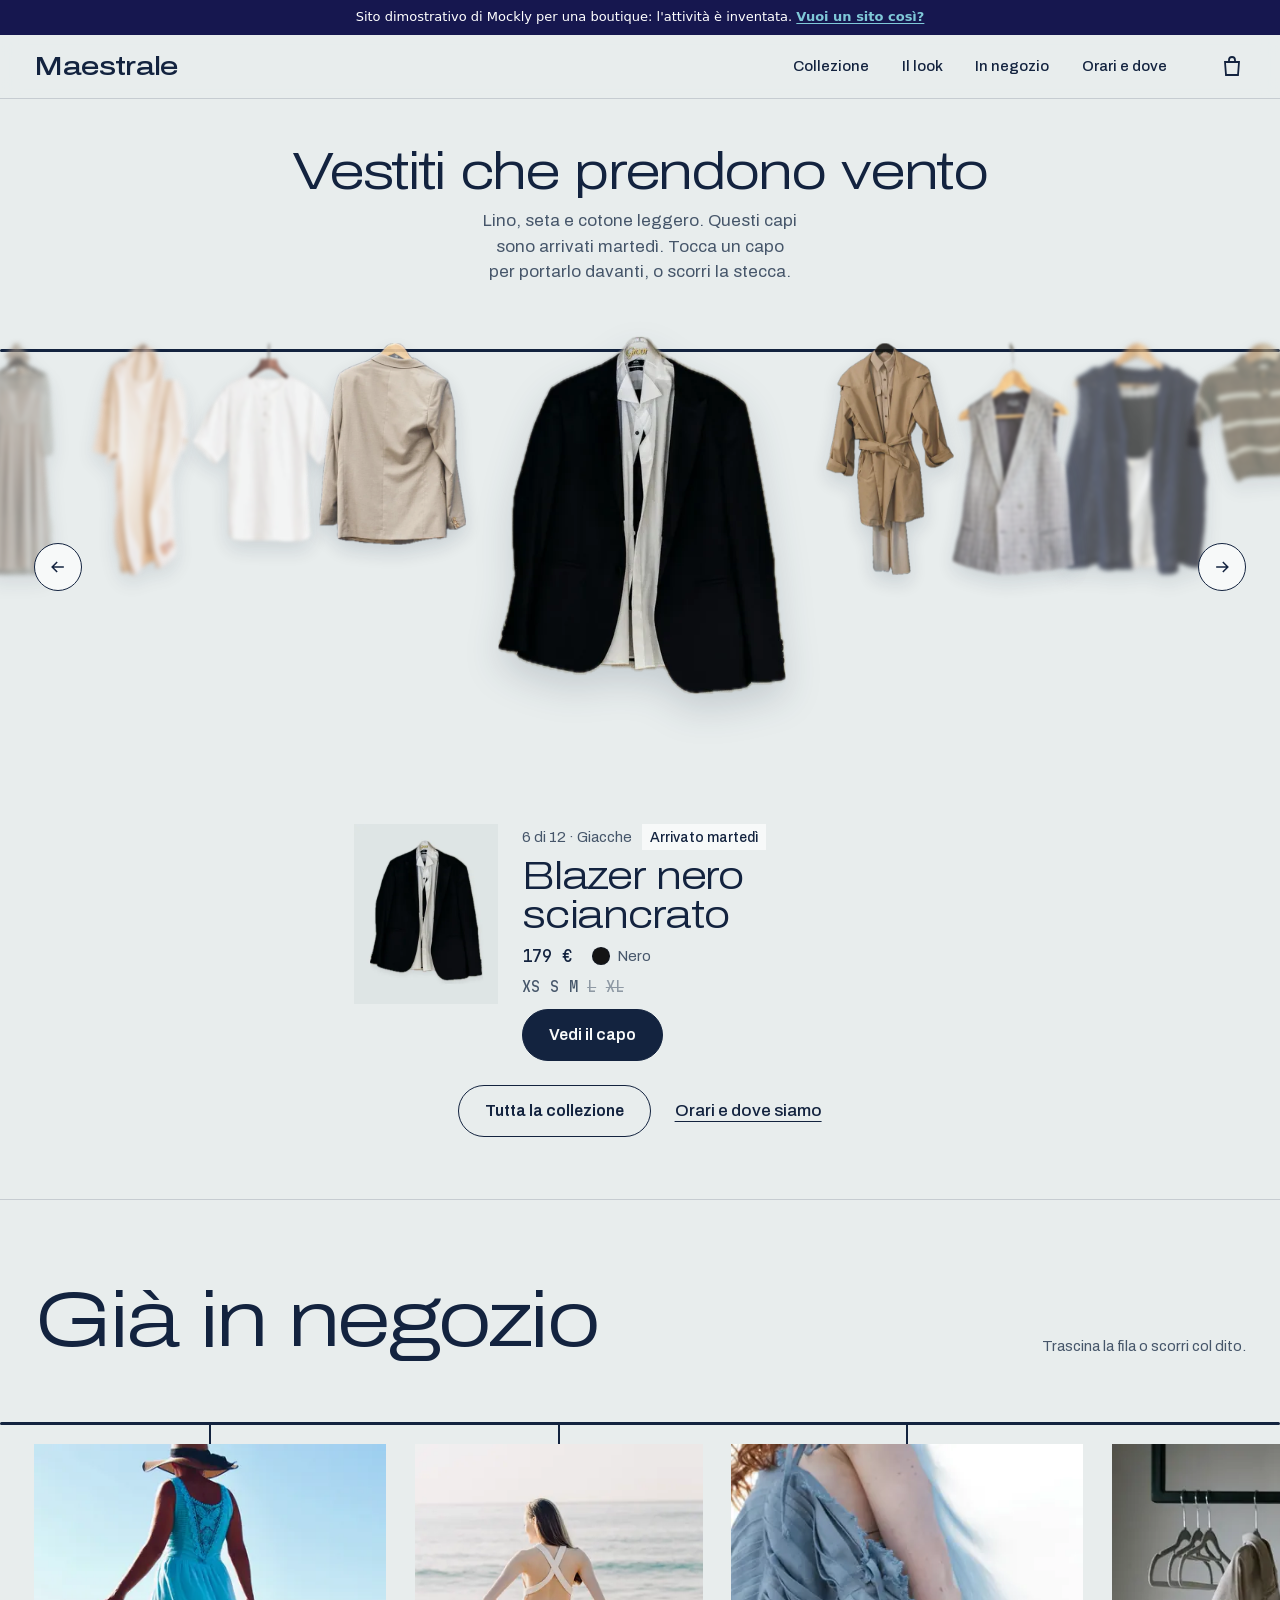
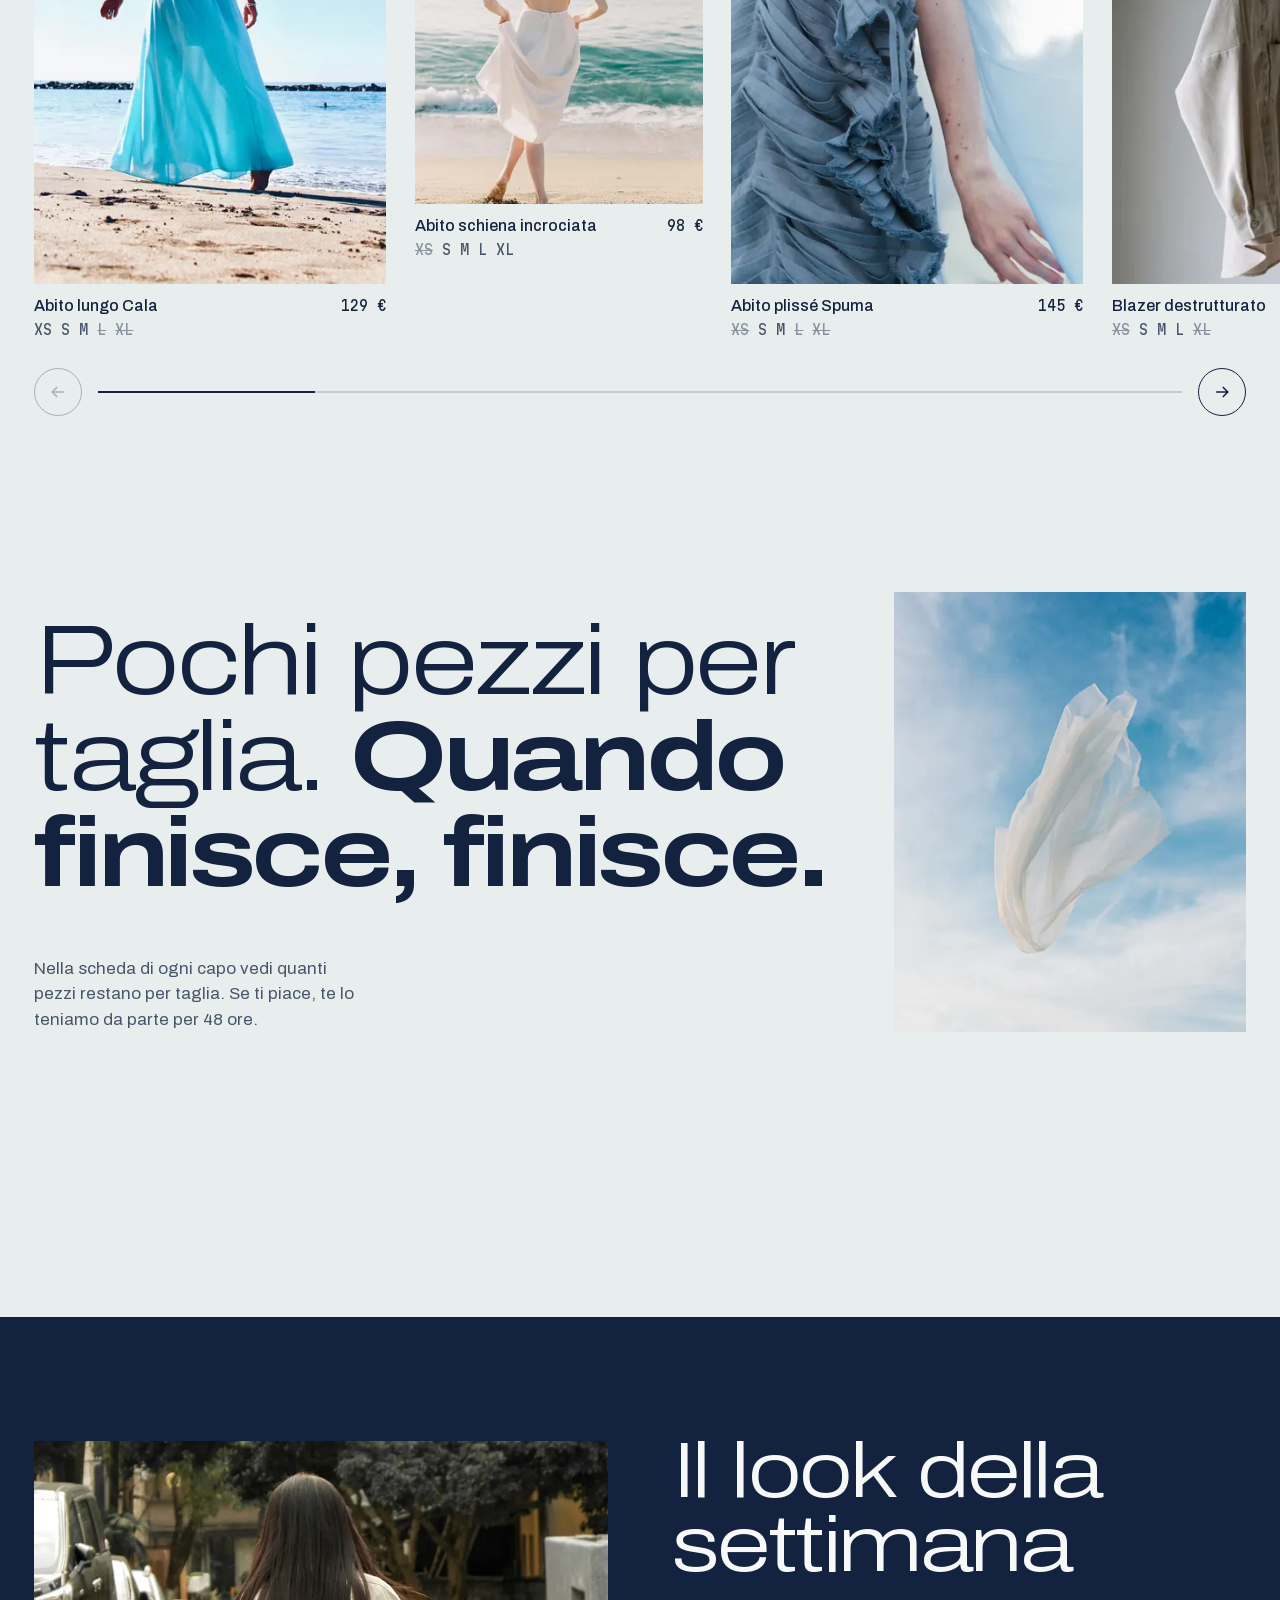
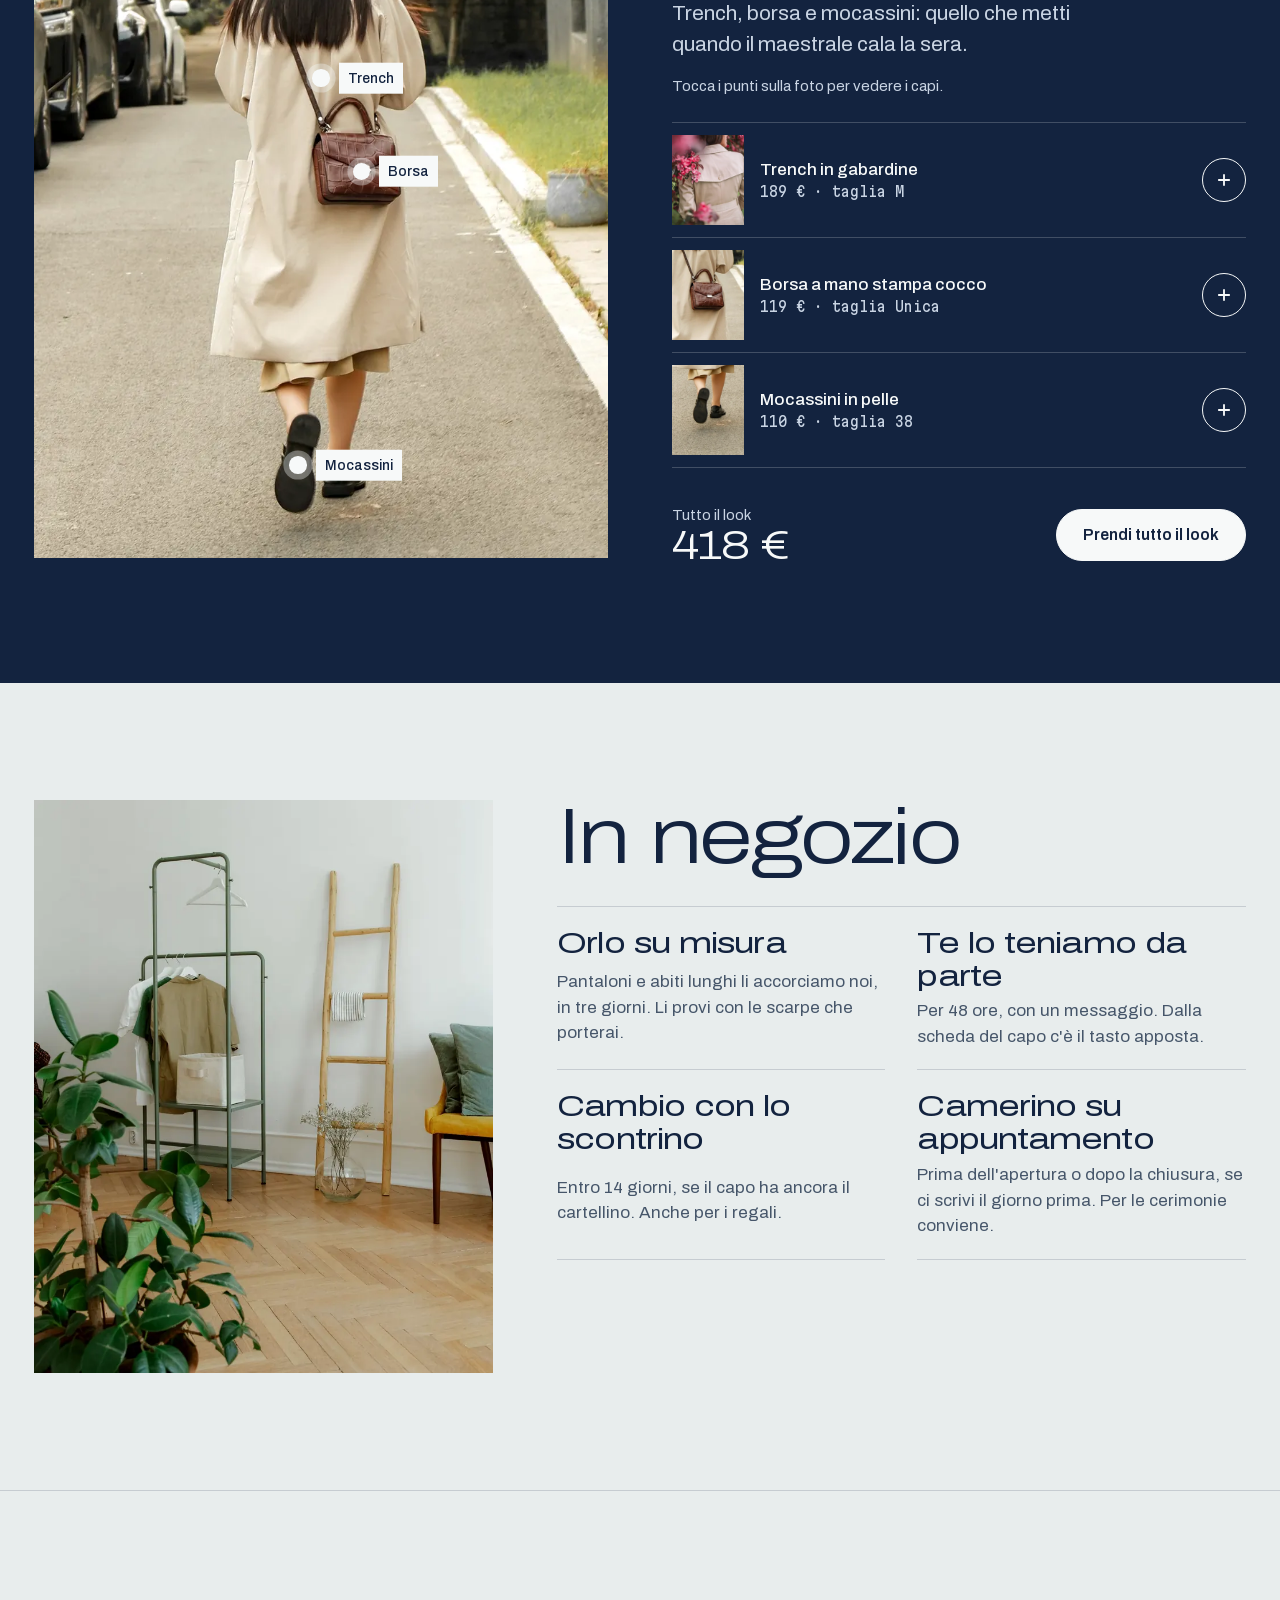
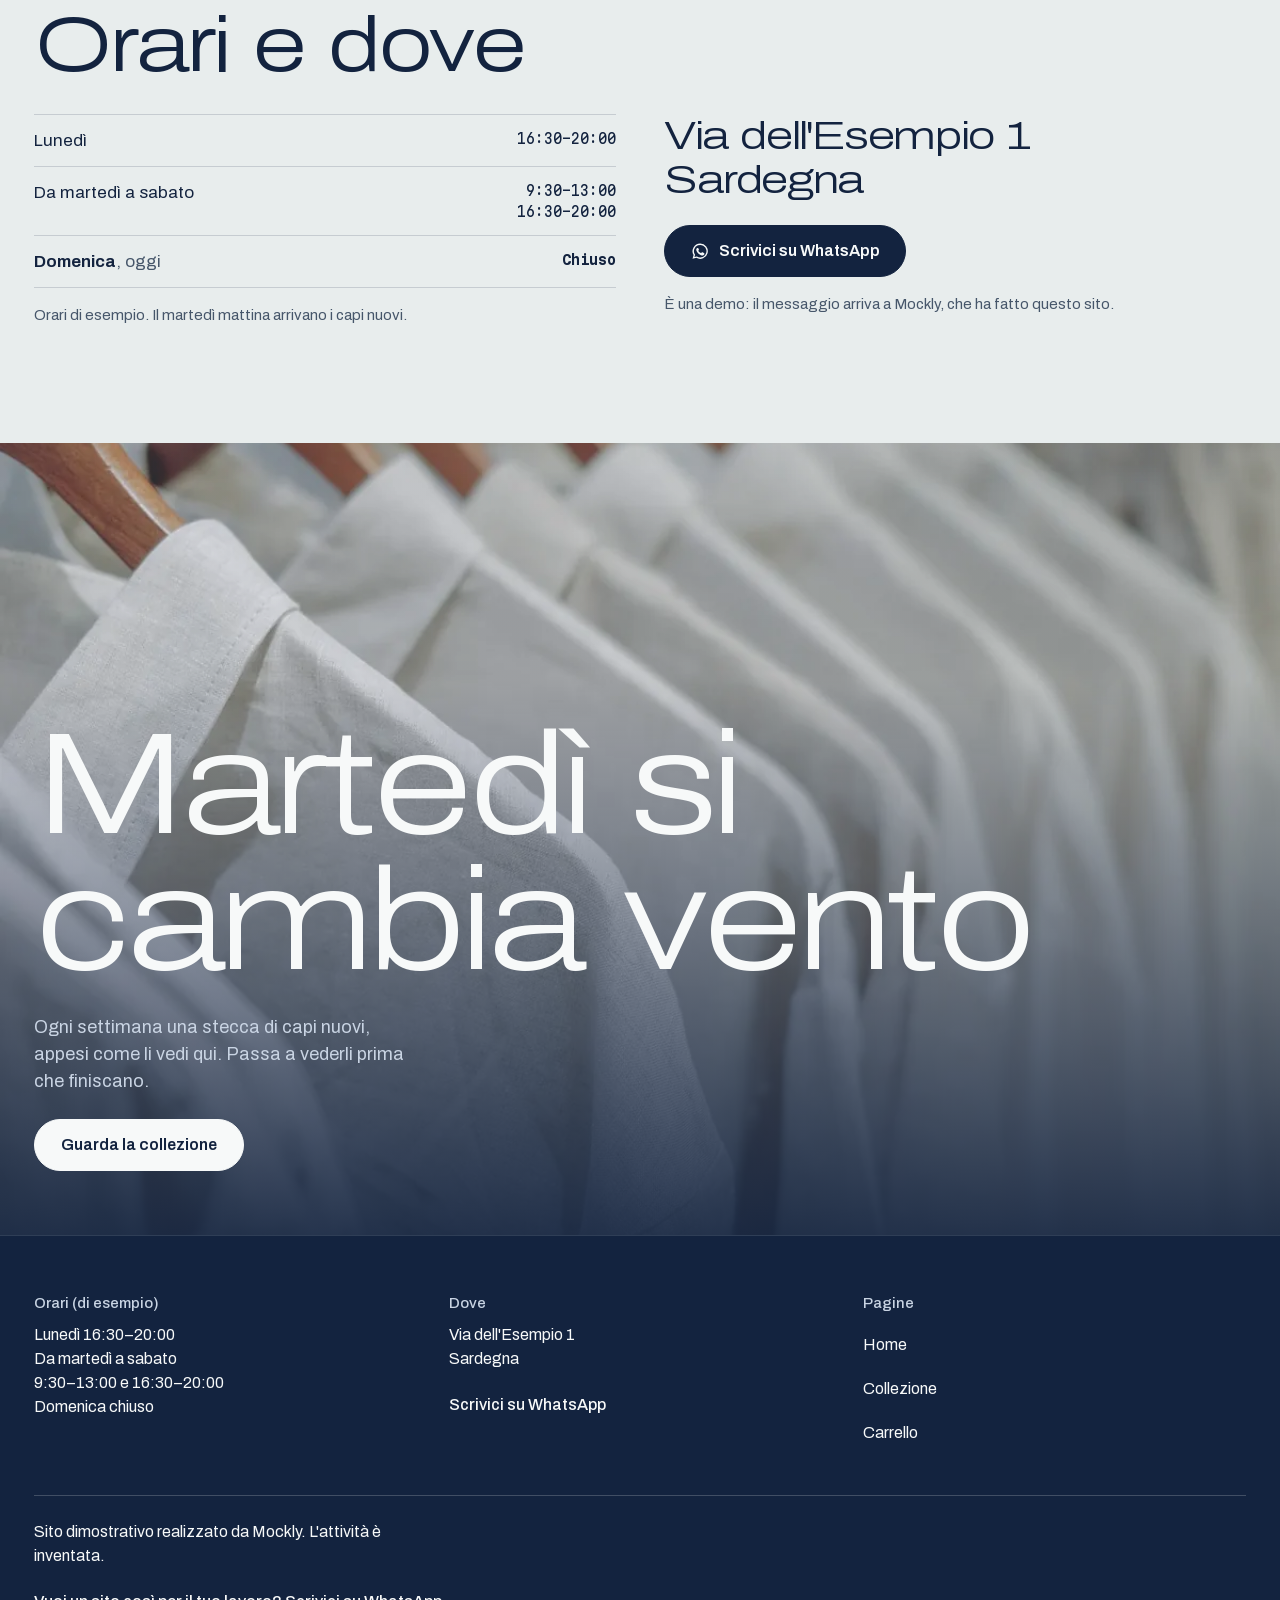
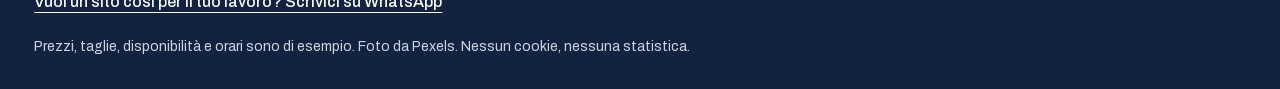
==== commit ccf4f8d4: "Maestrale: foto ferme, senza oscillazioni né rimbalzi - Tolto il vento che piegava le foto durante l" ====
--- a/index.html
+++ b/index.html
@@ -21,7 +21,7 @@
 <link rel="apple-touch-icon" href="assets/img/apple-touch-icon.png">
 <link rel="manifest" href="site.webmanifest">
 <link rel="preload" href="assets/fonts/archivo-var.woff2" as="font" type="font/woff2" crossorigin>
-<link rel="stylesheet" href="assets/css/style.css?v=1795534050">
+<link rel="stylesheet" href="assets/css/style.css?v=1795534497">
 <script>document.documentElement.classList.add("js")</script>
 </head>
 <body data-page="home" class="has-thumbbar">
@@ -190,9 +190,9 @@
 <div class="scrim" aria-hidden="true"></div>
 <div class="toast" aria-live="polite"></div>
 <div class="thumbbar"></div>
-<script src="assets/js/data.js?v=1795534050"></script>
-<script src="assets/js/main.js?v=1795534050"></script>
-<script src="assets/js/stecca.js?v=1795534050"></script>
+<script src="assets/js/data.js?v=1795534497"></script>
+<script src="assets/js/main.js?v=1795534497"></script>
+<script src="assets/js/stecca.js?v=1795534497"></script>
 </body>
 </html>
 
--- a/assets/css/style.css
+++ b/assets/css/style.css
@@ -177,7 +177,6 @@
 /* Vento sulle foto: il contenitore taglia, l'immagine si piega dall'alto come su una gruccia */
 .wind { overflow: hidden; background: var(--soft); }
 .wind > img, .wind > picture > img { width: 100%; height: 100%; object-fit: cover; transform-origin: 50% 0; }
-.js .wind > img { will-change: transform; }
 
 .hero__actions { display: flex; flex-wrap: wrap; gap: .5rem 1.5rem; align-items: center; }
 
@@ -201,8 +200,6 @@
 .rack__btn { display: block; width: 100%; padding: 0; border: 0; background: none; cursor: pointer; -webkit-tap-highlight-color: transparent; }
 .rack__btn img { display: block; width: 100%; height: auto; filter: drop-shadow(0 16px 18px rgba(19, 35, 63, .16)); -webkit-user-drag: none; }
 .rack__btn:focus-visible { outline-offset: -2px; border-radius: .5rem; }
-.rack__item.is-swinging .rack__btn { transform-origin: 50% 3.3%; animation: swing 1.4s var(--ease-out); }
-@keyframes swing { 0% { transform: rotate(5deg); } 30% { transform: rotate(-3deg); } 60% { transform: rotate(1.4deg); } 100% { transform: none; } }
 @media (hover: hover) { .rack__item:not(.is-current):hover { filter: none !important; opacity: 1 !important; } }
 .rack__arrow {
   position: absolute; top: 50%; z-index: 60; width: 3rem; height: 3rem; margin-top: -1.5rem; border-radius: 50%;
@@ -235,9 +232,6 @@
   .rack__title { max-width: none; font-size: clamp(3.25rem, 3.6vw, 4.5rem); }
   .rack__info { grid-template-columns: 9rem minmax(0, 1fr); gap: 1.5rem; }
 }
-@media (prefers-reduced-motion: reduce) {
-  .rack__item.is-swinging .rack__btn { animation: none; }
-}
 
 /* ---------- Scheda capo (card) ---------- */
 .grid { display: grid; grid-template-columns: repeat(2, minmax(0, 1fr)); gap: 2rem .75rem; grid-auto-flow: dense; }
@@ -283,7 +277,6 @@
 .rail .card { flex: none; width: clamp(13rem, 64vw, 22rem); scroll-snap-align: start; }
 .rail .card:nth-child(3n+2) { width: clamp(11.5rem, 52vw, 18rem); }
 .rail .card.is-hidden { display: none; }
-.rail .card__link { transform-origin: 50% -1.5rem; transform: rotate(var(--sway, 0deg)); transition: transform .9s cubic-bezier(.3, 1.6, .4, 1); }
 .rail .card__link::before { content: ""; display: block; width: 2px; height: 1.4rem; margin: 0 auto -.7rem; background: var(--ink); }
 .rail img { -webkit-user-drag: none; user-select: none; }
 .rail--small .card { width: clamp(11rem, 48vw, 17rem); }
@@ -334,7 +327,7 @@
   display: grid; place-items: center; -webkit-tap-highlight-color: transparent;
 }
 .hotspot::before { content: ""; width: 1.1rem; height: 1.1rem; border-radius: 50%; background: var(--paper); box-shadow: 0 0 0 .35rem rgba(247, 249, 249, .35); transition: transform .2s, background-color .2s; }
-.hotspot::after { content: ""; position: absolute; inset: .3rem; border-radius: 50%; border: 2px solid var(--paper); animation: ping 2.4s var(--ease-out) infinite; }
+.hotspot::after { content: ""; position: absolute; inset: .3rem; border-radius: 50%; border: 2px solid var(--paper); animation: ping 2.4s var(--ease-out) 3 forwards; }
 .hotspot:nth-of-type(2)::after { animation-delay: .6s; }
 .hotspot:nth-of-type(3)::after { animation-delay: 1.2s; }
 @keyframes ping { from { transform: scale(.6); opacity: .9; } to { transform: scale(1.7); opacity: 0; } }
@@ -674,7 +667,6 @@
 /* ---------- Riduci movimento ---------- */
 @media (prefers-reduced-motion: reduce) {
   *, *::before, *::after { animation-duration: .01ms !important; animation-iteration-count: 1 !important; transition-duration: .01ms !important; scroll-behavior: auto !important; }
-  .rail .card__link { transform: none; }
   .hotspot::after { display: none; }
 }
 
